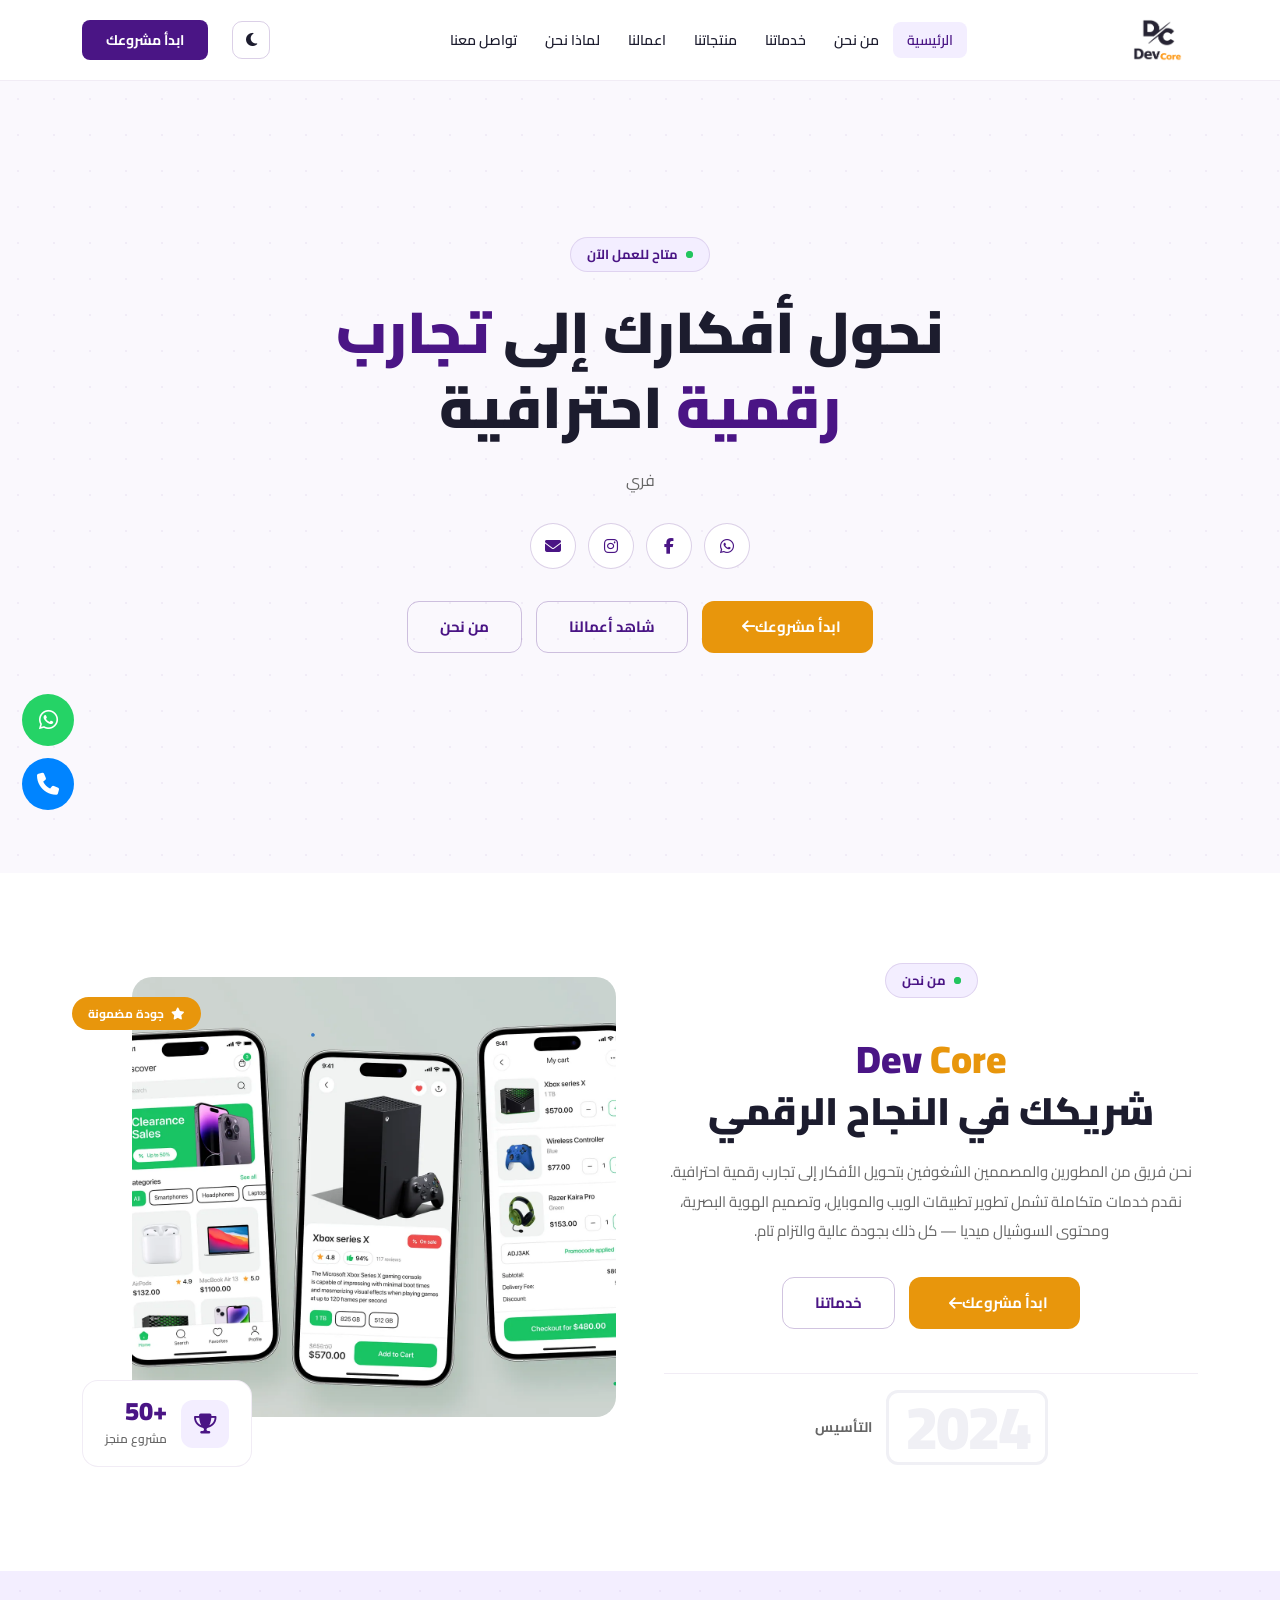
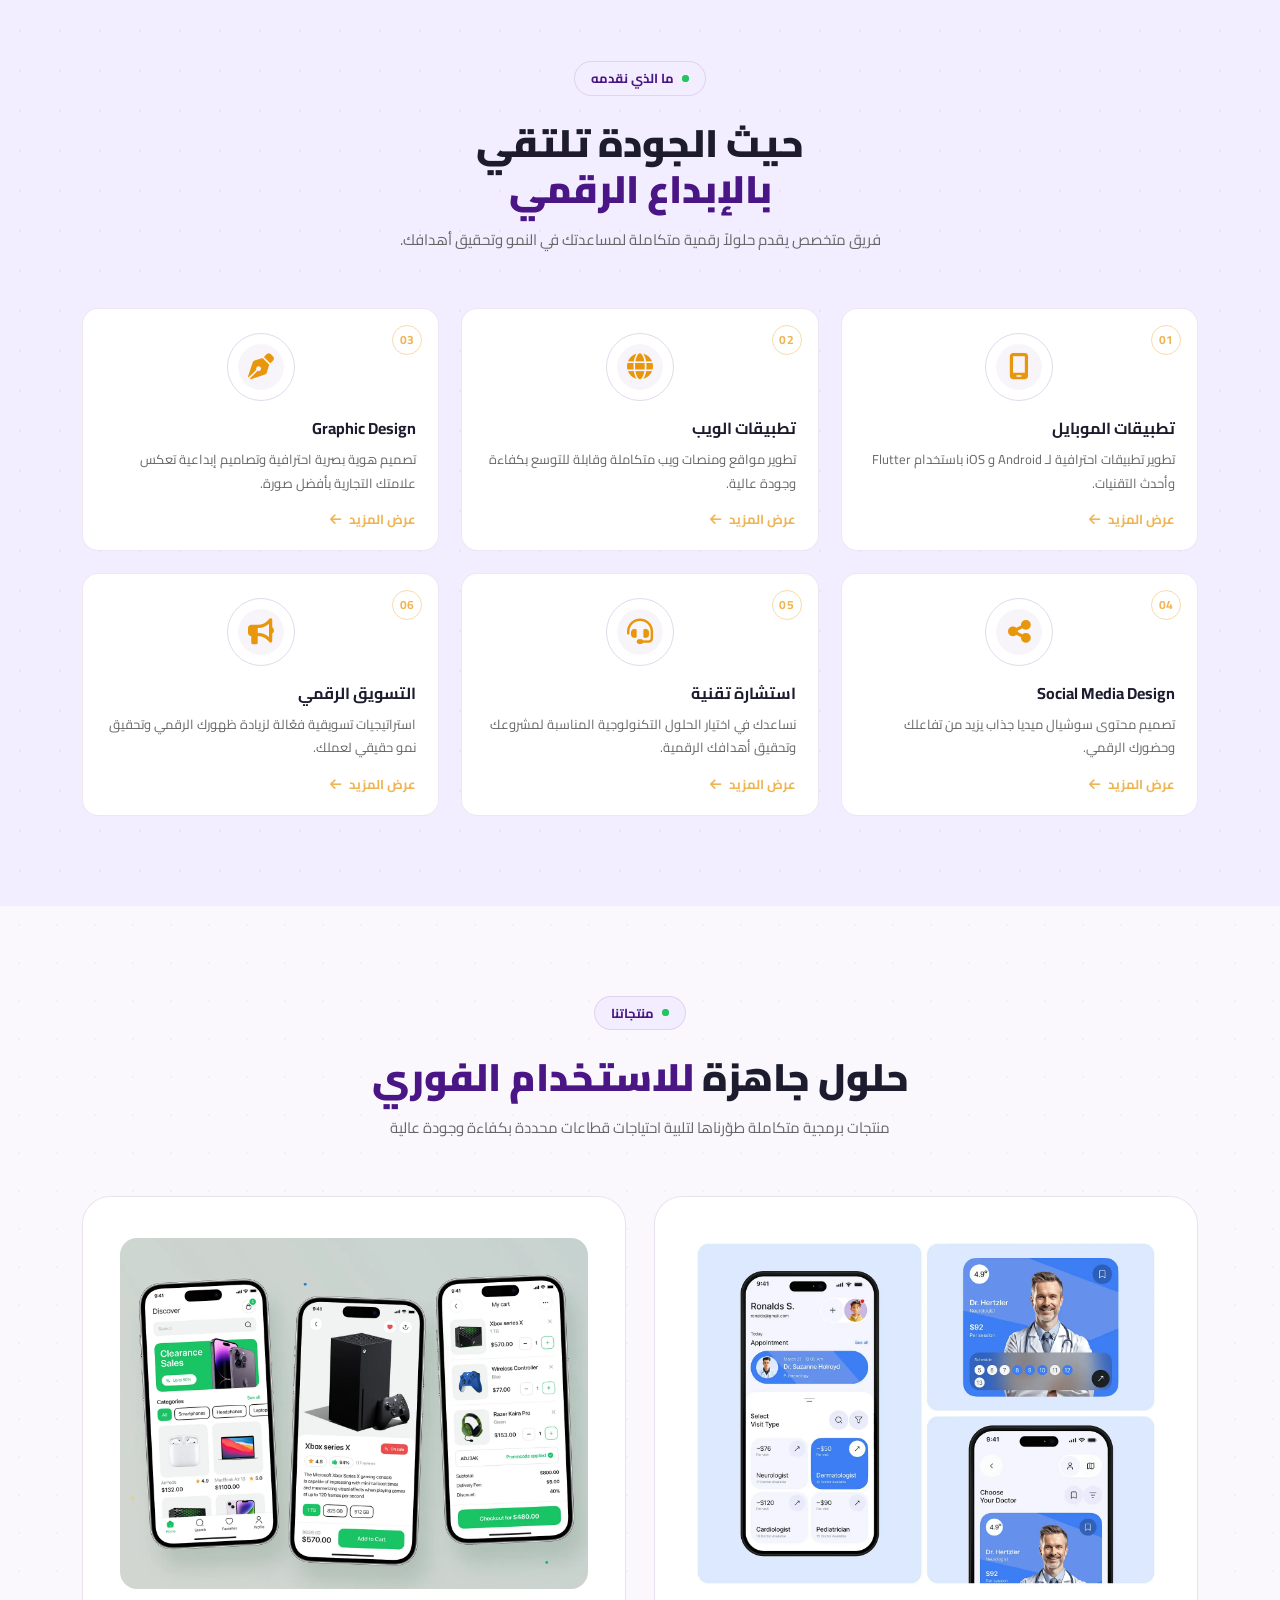
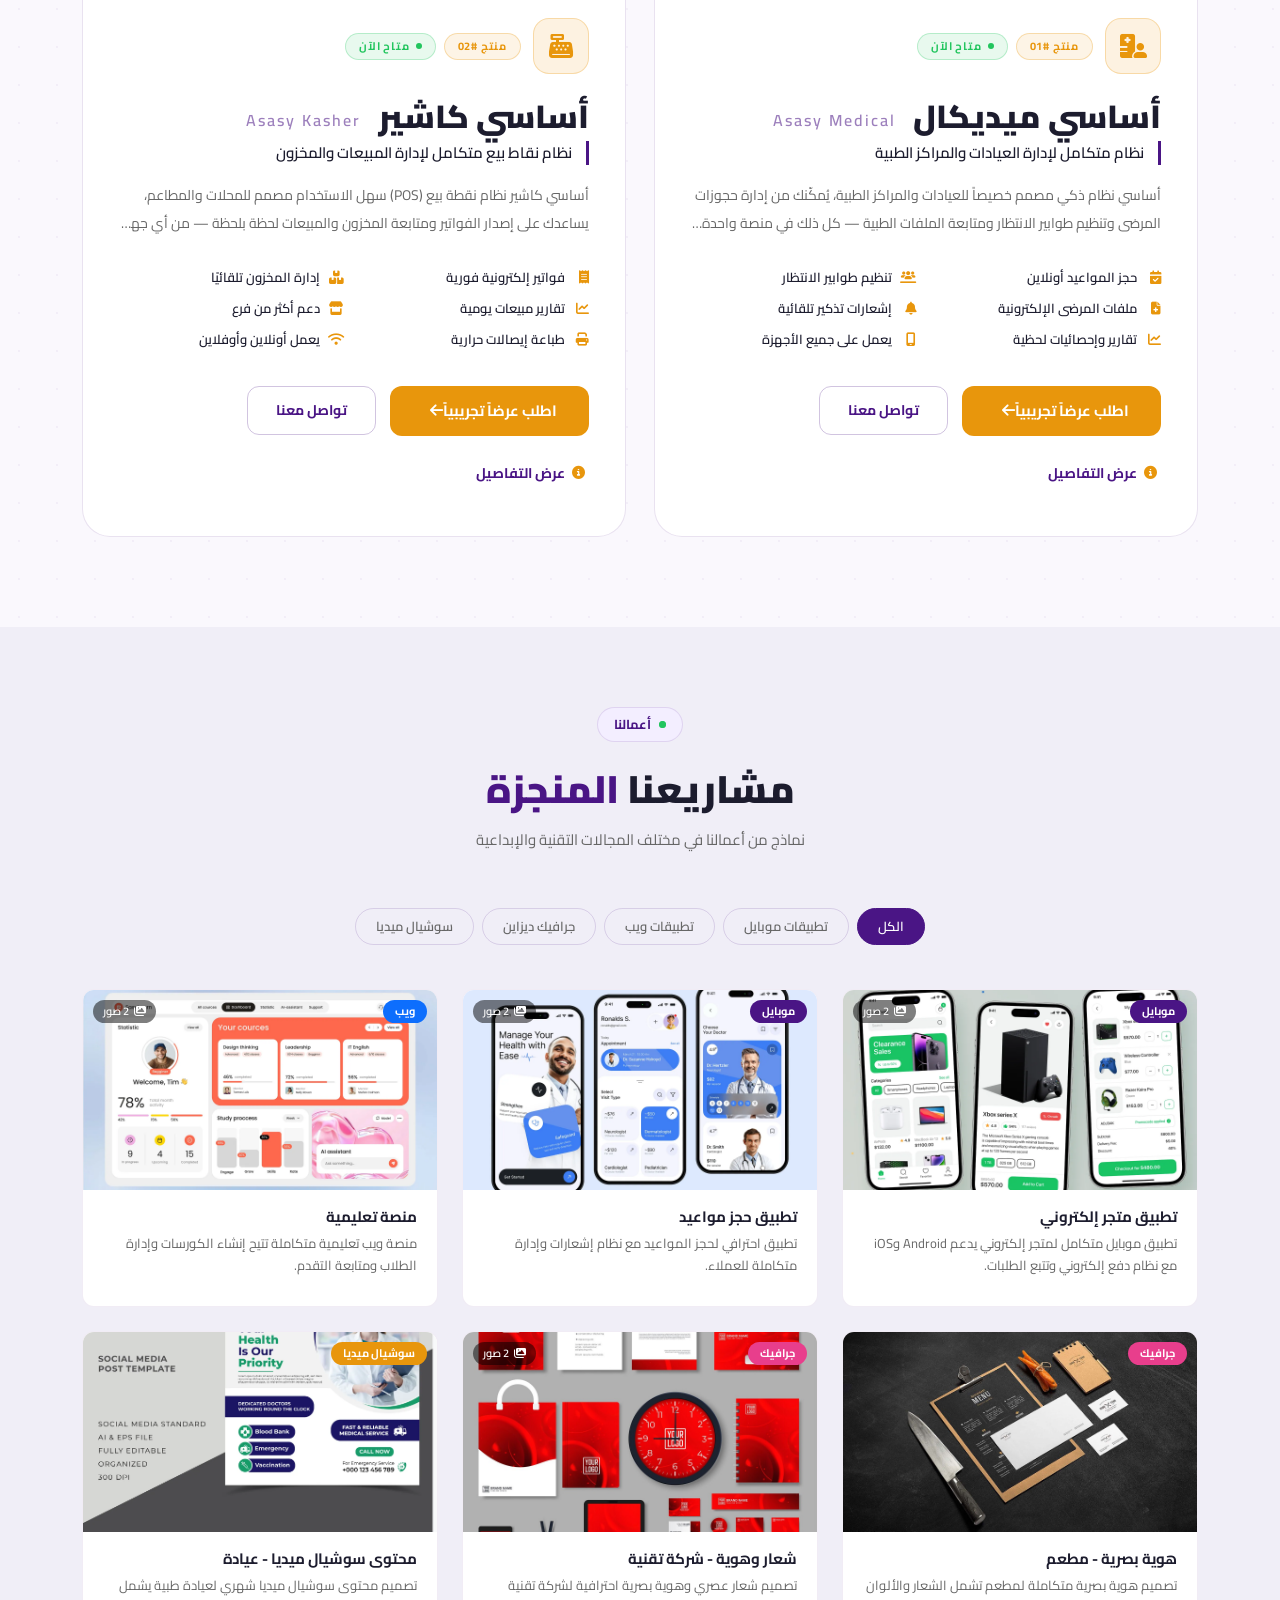
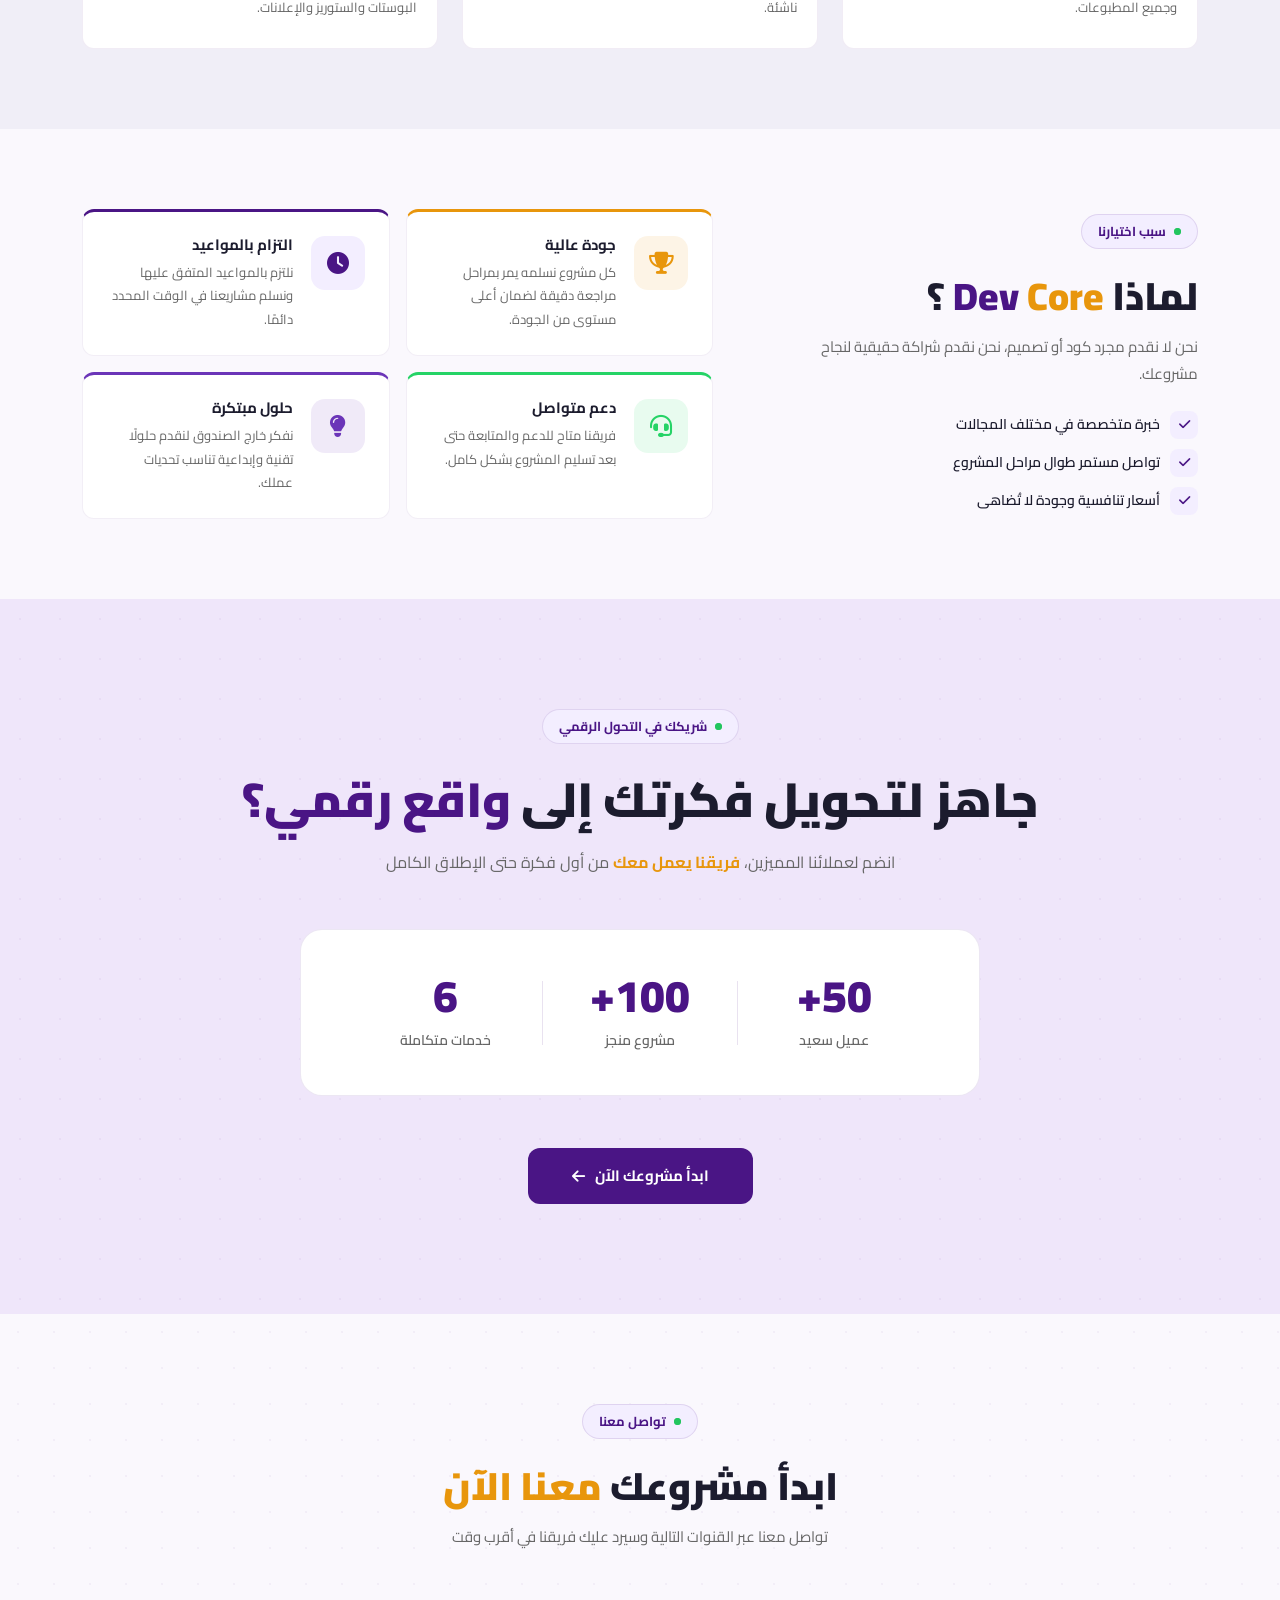
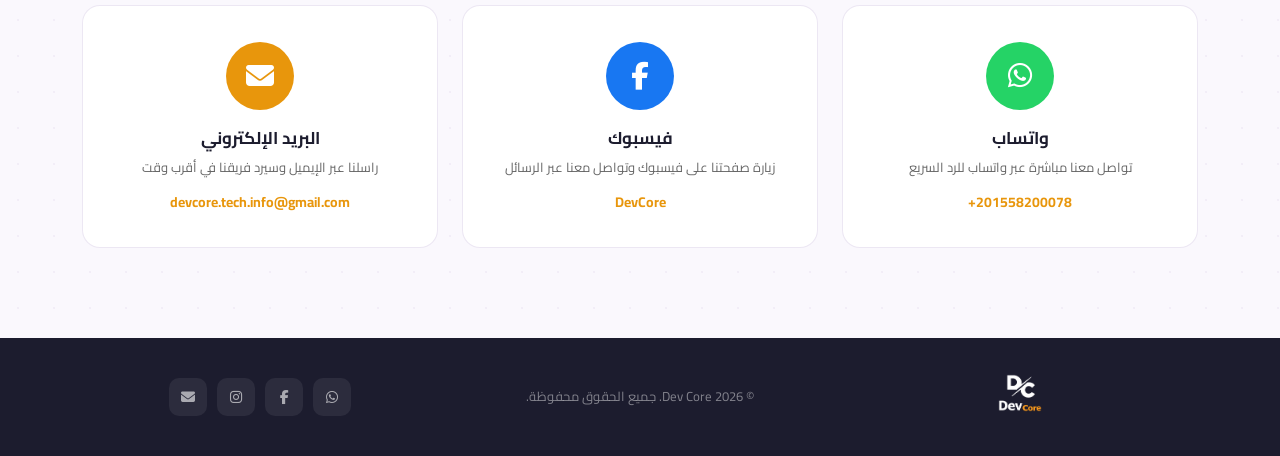
==== index.html @ a0136bf1 "new updates" ====
<!doctype html>
<html lang="ar" dir="rtl">
    <head>
        <meta charset="UTF-8">
        <meta name="viewport" content="width=device-width, initial-scale=1.0">
        <!-- ===== Primary SEO ===== -->
        <title>Dev Core | تطوير تطبيقات الويب والموبايل وتصميم الهوية البصرية</title>
        <meta name="description" content="Dev Core فريق متخصص في تطوير تطبيقات الويب والموبايل الاحترافية، وتصميم الهوية البصرية، وإدارة محتوى السوشيال ميديا. نحول أفكارك إلى تجارب رقمية احترافية بأعلى جودة والتزام تام.">
        <meta name="keywords" content="Dev Core, تطوير مواقع, تطوير تطبيقات موبايل, تصميم هوية بصرية, برمجة تطبيقات, تصميم جرافيك, تسويق رقمي, سوشيال ميديا, شركة برمجة">
        <meta name="author" content="Dev Core">
        <meta name="robots" content="index, follow">
        <meta name="language" content="Arabic">
        <meta name="theme-color" content="#4a1585">
        <!-- ===== Favicon ===== -->
        <link rel="icon" href="public/icon.ico" sizes="any">
        <link
            rel="icon"
            type="image/png"
            sizes="512x512"
            href="public/icon-512.png"
        >
        <link rel="apple-touch-icon" href="public/apple-touch-icon.png">
        <link rel="manifest" href="site.webmanifest">
        <!-- ===== Open Graph / Facebook ===== -->
        <meta property="og:type" content="website">
        <meta property="og:site_name" content="Dev Core">
        <meta property="og:locale" content="ar_AR">
        <meta property="og:title" content="Dev Core | تطوير تطبيقات الويب والموبايل وتصميم الهوية البصرية">
        <meta property="og:description" content="فريق متخصص في تطوير تطبيقات الويب والموبايل، وتصميم الهوية البصرية ومحتوى السوشيال ميديا. نحول أفكارك إلى تجارب رقمية احترافية.">
        <meta property="og:image" content="public/og-image.jpg">
        <meta property="og:image:width" content="1200">
        <meta property="og:image:height" content="630">
        <!-- ===== Twitter Card ===== -->
        <meta name="twitter:card" content="summary_large_image">
        <meta name="twitter:title" content="Dev Core | تطوير تطبيقات الويب والموبايل وتصميم الهوية البصرية">
        <meta name="twitter:description" content="فريق متخصص في تطوير تطبيقات الويب والموبايل، وتصميم الهوية البصرية ومحتوى السوشيال ميديا.">
        <meta name="twitter:image" content="public/og-image.jpg">
        <script>
      (function () {
        var t = localStorage.getItem("devcore-theme") || "light";
        document.documentElement.setAttribute("data-theme", t);
      })();
        </script>
        <link rel="stylesheet" href="https://cdn.jsdelivr.net/npm/bootstrap@5.3.2/dist/css/bootstrap.min.css">
        <link rel="stylesheet" href="https://cdnjs.cloudflare.com/ajax/libs/font-awesome/6.5.0/css/all.min.css">
        <link href="https://fonts.googleapis.com/css2?family=Cairo:wght@400;600;700;900&display=swap" rel="stylesheet">
        <link rel="stylesheet" href="css/style.css">
        <!-- ===== Structured Data ===== -->
        <script type="application/ld+json">
      {
        "@context": "https://schema.org",
        "@type": "Organization",
        "name": "Dev Core",
        "description": "فريق متخصص في تطوير تطبيقات الويب والموبايل، وتصميم الهوية البصرية ومحتوى السوشيال ميديا.",
        "email": "devcore.tech.info@gmail.com",
        "foundingDate": "2024",
        "sameAs": [
          "https://www.facebook.com/DevCoreAgency",
          "https://www.instagram.com/devcore.software/",
          "https://wa.me/201558200078"
        ]
      }
        </script>
    </head>
    <body>
        <!-- ===== NAVBAR ===== -->
        <nav class="navbar navbar-expand-lg" id="mainNav">
            <div class="container">
                <!-- Logo -->
                <a class="navbar-brand" href="#home">
                    <img src="public/logo-nav.png" alt="DevCore" class="navbar-logo">
                </a>
                <div class="navbar-mobile-actions d-flex d-lg-none align-items-center">
                    <button class="theme-toggle" id="themeToggleMobile" title="تبديل الوضع">
                        <i class="fa fa-moon icon-dark"></i>
                        <i class="fa fa-sun icon-light"></i>
                    </button>
                    <button
                        class="navbar-toggler"
                        type="button"
                        data-bs-toggle="collapse"
                        data-bs-target="#navMenu"
                    >
                        <span class="navbar-toggler-icon"></span>
                    </button>
                </div>
                <div class="collapse navbar-collapse" id="navMenu">
                    <ul class="navbar-nav">
                        <li class="nav-item">
                            <a class="nav-link active" href="#home">الرئيسية</a>
                        </li>
                        <li class="nav-item">
                            <a class="nav-link" href="#about">من نحن</a>
                        </li>
                        <li class="nav-item">
                            <a class="nav-link" href="#services">خدماتنا</a>
                        </li>
                        <li class="nav-item">
                            <a class="nav-link" href="#products">منتجاتنا</a>
                        </li>
                        <li class="nav-item">
                            <a class="nav-link" href="#projects">اعمالنا</a>
                        </li>
                        <li class="nav-item">
                            <a class="nav-link" href="#why-us">لماذا نحن</a>
                        </li>
                        <li class="nav-item">
                            <a class="nav-link" href="#contact">تواصل معنا</a>
                        </li>
                    </ul>
                    <div class="navbar-actions d-none d-lg-flex align-items-center">
                        <button class="theme-toggle" id="themeToggle" title="تبديل الوضع">
                            <i class="fa fa-moon icon-dark"></i>
                            <i class="fa fa-sun icon-light"></i>
                        </button>
                        <a href="#contact" class="btn-nav-cta">ابدأ مشروعك</a>
                    </div>
                </div>
            </div>
        </nav>
        <!-- ===== HERO ===== -->
        <section class="hero" id="home">
            <div class="container">
                <div class="hero-center-content">
                    <div class="hero-eyebrow">
                        <span class="eyebrow-dot"></span>
                        متاح للعمل الآن
                    </div>
                    <h1 class="hero-title">
                        نحول أفكارك إلى
                        <span class="title-highlight">تجارب رقمية</span>
                        احترافية
                    </h1>
                    <p class="hero-desc">
                        فريق متخصص في تطوير تطبيقات الويب والموبايل، وتصميم الهوية البصرية
            ومحتوى السوشيال ميديا.
                    </p>
                    <div class="hero-social">
                        <a
                            href="https://wa.me/201558200078"
                            class="hero-social-btn"
                            target="_blank"
                            title="واتساب"
                        >
                            <i class="fab fa-whatsapp"></i>
                        </a>
                        <a
                            href="https://www.facebook.com/DevCoreAgency"
                            class="hero-social-btn"
                            target="_blank"
                            title="فيسبوك"
                        >
                            <i class="fab fa-facebook-f"></i>
                        </a>
                        <a
                            href="https://www.instagram.com/devcore.software/"
                            class="hero-social-btn"
                            target="_blank"
                            title="انستجرام"
                        >
                            <i class="fab fa-instagram"></i>
                        </a>
                        <a href="mailto:devcore.tech.info@gmail.com" class="hero-social-btn" title="إيميل">
                            <i class="fa fa-envelope"></i>
                        </a>
                    </div>
                    <div class="hero-actions">
                        <a href="#contact" class="btn-primary-gold">
                            ابدأ مشروعك
                            <i class="fa fa-arrow-left ms-2"></i>
                        </a>
                        <a href="#projects" class="btn-ghost">شاهد أعمالنا</a>
                        <a href="#about" class="btn-ghost">من نحن</a>
                    </div>
                </div>
            </div>
        </section>
        <!-- ===== ABOUT ===== -->
        <section class="about-section" id="about">
            <div class="container">
                <div class="row align-items-center g-5">
                    <!-- Text (RIGHT in RTL) -->
                    <div class="col-lg-6">
                        <div class="hero-eyebrow">
                            <span class="eyebrow-dot"></span>
                            من نحن
                        </div>
                        <h2 class="about-title">
                            <span class="logo-dev">Dev
                            </span
              >
                            <span class="logo-core">Core</span>
                            <br>
                            شريكك في النجاح الرقمي
                        </h2>
                        <p class="about-desc">
                            نحن فريق من المطورين والمصممين الشغوفين بتحويل الأفكار إلى تجارب
              رقمية احترافية. نقدم خدمات متكاملة تشمل تطوير تطبيقات الويب
              والموبايل، وتصميم الهوية البصرية، ومحتوى السوشيال ميديا — كل ذلك
              بجودة عالية والتزام تام.
                        </p>
                        <div class="about-actions">
                            <a href="#contact" class="btn-primary-gold">
                                ابدأ مشروعك
                                <i class="fa fa-arrow-left ms-2"></i>
                            </a>
                            <a href="#services" class="btn-ghost">خدماتنا</a>
                        </div>
                        <div class="about-year-badge">
                            <span class="about-year-num">2024</span>
                            <span class="about-year-label">التأسيس</span>
                        </div>
                    </div>
                    <!-- Image (LEFT in RTL) -->
                    <div class="col-lg-6">
                        <div class="about-image-wrap">
                            <div class="about-img-main">
                                <img src="public/projects/project1-1.jpg" alt="Dev Core فريق العمل" loading="lazy">
                            </div>
                            <div class="about-img-card">
                                <div class="about-img-card-icon">
                                    <i class="fa fa-trophy"></i>
                                </div>
                                <div>
                                    <div class="about-img-card-num">+50</div>
                                    <div class="about-img-card-label">مشروع منجز</div>
                                </div>
                            </div>
                            <div class="about-img-badge">
                                <i class="fa fa-star"></i>
                                جودة مضمونة
                            </div>
                        </div>
                    </div>
                </div>
            </div>
        </section>
        <!-- ===== SERVICES ===== -->
        <section class="services-section" id="services">
            <div class="container">
                <div class="section-title">
                    <div class="hero-eyebrow">
                        <span class="eyebrow-dot"></span>
                        ما الذي نقدمه
                    </div>
                    <h2>حيث الجودة تلتقي
                        <br>
                        <span>بالإبداع الرقمي</span>
                    </h2>
                    <p>
                        فريق متخصص يقدم حلولاً رقمية متكاملة لمساعدتك في النمو وتحقيق
            أهدافك.
                    </p>
                </div>
                <div class="services-grid">
                    <!-- Row 1: 3 service cards -->
                    <div class="service-cell" onclick="openServiceModal(0)">
                        <div class="sc-corner">01</div>
                        <div class="sc-icon-ring">
                            <i class="fa fa-mobile-screen"></i>
                        </div>
                        <h4>تطبيقات الموبايل</h4>
                        <p>
                            تطوير تطبيقات احترافية لـ Android و iOS باستخدام Flutter وأحدث
            التقنيات.
                        </p>
                        <span class="sc-read-more">عرض المزيد
                            <i class="fa fa-arrow-left">
                            </i
          >
                        </span>
                    </div>
                    <div class="service-cell" onclick="openServiceModal(1)">
                        <div class="sc-corner">02</div>
                        <div class="sc-icon-ring">
                            <i class="fa fa-globe"></i>
                        </div>
                        <h4>تطبيقات الويب</h4>
                        <p>
                            تطوير مواقع ومنصات ويب متكاملة وقابلة للتوسع بكفاءة وجودة عالية.
                        </p>
                        <span class="sc-read-more">عرض المزيد
                            <i class="fa fa-arrow-left">
                            </i
          >
                        </span>
                    </div>
                    <div class="service-cell" onclick="openServiceModal(2)">
                        <div class="sc-corner">03</div>
                        <div class="sc-icon-ring">
                            <i class="fa fa-pen-nib"></i>
                        </div>
                        <h4>Graphic Design</h4>
                        <p>
                            تصميم هوية بصرية احترافية وتصاميم إبداعية تعكس علامتك التجارية بأفضل
            صورة.
                        </p>
                        <span class="sc-read-more">عرض المزيد
                            <i class="fa fa-arrow-left">
                            </i
          >
                        </span>
                    </div>
                    <!-- Row 2: Social | Featured white (center) | CTA dark -->
                    <div class="service-cell" onclick="openServiceModal(3)">
                        <div class="sc-corner">04</div>
                        <div class="sc-icon-ring">
                            <i class="fa fa-share-nodes"></i>
                        </div>
                        <h4>Social Media Design</h4>
                        <p>تصميم محتوى سوشيال ميديا جذاب يزيد من تفاعلك وحضورك الرقمي.</p>
                        <span class="sc-read-more">عرض المزيد
                            <i class="fa fa-arrow-left">
                            </i
          >
                        </span>
                    </div>
                    <div class="service-cell" onclick="openServiceModal(4)">
                        <div class="sc-corner">05</div>
                        <div class="sc-icon-ring">
                            <i class="fa fa-headset"></i>
                        </div>
                        <h4>استشارة تقنية</h4>
                        <p>
                            نساعدك في اختيار الحلول التكنولوجية المناسبة لمشروعك وتحقيق أهدافك
            الرقمية.
                        </p>
                        <span class="sc-read-more">عرض المزيد
                            <i class="fa fa-arrow-left">
                            </i
          >
                        </span>
                    </div>
                    <div class="service-cell" onclick="openServiceModal(5)">
                        <div class="sc-corner">06</div>
                        <div class="sc-icon-ring">
                            <i class="fa fa-bullhorn"></i>
                        </div>
                        <h4>التسويق الرقمي</h4>
                        <p>
                            استراتيجيات تسويقية فعّالة لزيادة ظهورك الرقمي وتحقيق نمو حقيقي
            لعملك.
                        </p>
                        <span class="sc-read-more">عرض المزيد
                            <i class="fa fa-arrow-left">
                            </i
          >
                        </span>
                    </div>
                </div>
            </div>
        </section>
        <!-- ===== PRODUCTS ===== -->
        <section class="products-section" id="products">
            <div class="container">
                <div class="section-title">
                    <div class="hero-eyebrow">
                        <span class="eyebrow-dot"></span>
                        منتجاتنا
                    </div>
                    <h2>حلول جاهزة
                        <span>للاستخدام الفوري</span>
                    </h2>
                    <p>
                        منتجات برمجية متكاملة طوّرناها لتلبية احتياجات قطاعات محددة بكفاءة
            وجودة عالية
                    </p>
                </div>
                <div class="products-grid" id="productsGrid">
                    <div class="text-center py-5" id="productsLoader">
                        <div class="spinner-border text-purple" role="status"></div>
                    </div>
                </div>
            </div>
        </section>
        <!-- ===== PRODUCT DETAILS MODAL ===== -->
        <div
            class="modal fade"
            id="productDetailsModal"
            tabindex="-1"
            aria-hidden="true"
        >
            <div class="modal-dialog modal-lg modal-dialog-centered">
                <div class="modal-content service-modal-content">
                    <div class="service-modal-header">
                        <button type="button" class="btn-close" data-bs-dismiss="modal"></button>
                    </div>
                    <div class="modal-body service-modal-body">
                        <div class="row g-4 align-items-start">
                            <div class="col-lg-7">
                                <div class="svc-modal-icon-wrap">
                                    <i id="prodIcon" class="fa fa-hospital-user"></i>
                                </div>
                                <h3 class="svc-modal-title" id="prodTitle"></h3>
                                <p class="prod-modal-tagline" id="prodTagline"></p>
                                <p class="svc-modal-desc" id="prodDesc"></p>
                                <img id="prodImage" src="" alt="" class="prod-modal-img" />
                            </div>
                            <div class="col-lg-5">
                                <div class="svc-goals-card">
                                    <h5 class="svc-goals-title">مميزات المنتج</h5>
                                    <hr class="svc-goals-hr">
                                    <ul class="svc-goals-list prod-goals-list" id="prodFeatures"></ul>
                                    <a href="#contact" class="btn-primary-gold svc-modal-cta" data-bs-dismiss="modal">
                                        اطلب عرضاً تجريبياً
                                        <i class="fa fa-arrow-left ms-2"></i>
                                    </a>
                                </div>
                            </div>
                        </div>
                    </div>
                </div>
            </div>
        </div>
        <!-- ===== SERVICE MODAL ===== -->
        <div
            class="modal fade"
            id="serviceModal"
            tabindex="-1"
            aria-hidden="true"
        >
            <div class="modal-dialog modal-lg modal-dialog-centered">
                <div class="modal-content service-modal-content">
                    <div class="service-modal-header">
                        <button type="button" class="btn-close" data-bs-dismiss="modal"></button>
                    </div>
                    <div class="modal-body service-modal-body">
                        <div class="row g-4 align-items-start">
                            <div class="col-lg-7">
                                <div class="svc-modal-icon-wrap">
                                    <i id="svcIcon" class="fa fa-mobile-screen"></i>
                                </div>
                                <h3 class="svc-modal-title" id="svcTitle"></h3>
                                <p class="svc-modal-desc" id="svcDesc"></p>
                            </div>
                            <div class="col-lg-5">
                                <div class="svc-goals-card">
                                    <h5 class="svc-goals-title">أهداف الخدمة</h5>
                                    <hr class="svc-goals-hr">
                                    <ul class="svc-goals-list" id="svcGoals"></ul>
                                    <a href="#contact" class="btn-primary-gold svc-modal-cta" data-bs-dismiss="modal">
                                        اطلب الخدمة الآن
                                        <i class="fa fa-arrow-left ms-2"></i>
                                    </a>
                                </div>
                            </div>
                        </div>
                    </div>
                </div>
            </div>
        </div>
        <!-- ===== PROJECTS ===== -->
        <section class="projects-section" id="projects">
            <div class="container">
                <div class="section-title">
                    <div class="hero-eyebrow">
                        <span class="eyebrow-dot"></span>
                        أعمالنا
                    </div>
                    <!-- <h2>
            مشاريعنا
            <span>المنجزة</span>
          </h2> -->
                    <h2 style="text-align: center">مشاريعنا
                        <span>المنجزة</span>
                    </h2>
                    <p>نماذج من أعمالنا في مختلف المجالات التقنية والإبداعية</p>
                </div>
                <!-- Filter Tabs -->
                <div class="projects-filter">
                    <button class="filter-btn active" data-filter="all">الكل</button>
                    <button class="filter-btn" data-filter="mobile">
                        تطبيقات موبايل
                    </button>
                    <button class="filter-btn" data-filter="web">تطبيقات ويب</button>
                    <button class="filter-btn" data-filter="graphic">
                        جرافيك ديزاين
                    </button>
                    <button class="filter-btn" data-filter="social">سوشيال ميديا</button>
                </div>
                <!-- Projects Grid -->
                <div class="row g-4" id="projectsGrid">
                    <!-- يتم تحميلها من JSON عبر JS -->
                    <div class="col-12 text-center py-5" id="projectsLoader">
                        <div class="spinner-border text-purple" role="status"></div>
                    </div>
                </div>
            </div>
        </section>
        <!-- ===== PROJECT MODAL ===== -->
        <div
            class="modal fade"
            id="projectModal"
            tabindex="-1"
            aria-hidden="true"
        >
            <div class="modal-dialog modal-lg modal-dialog-centered">
                <div class="modal-content project-modal-content">
                    <div class="modal-header project-modal-header">
                        <h5 class="modal-title" id="modalTitle">اسم المشروع</h5>
                        <button type="button" class="btn-close btn-close-white" data-bs-dismiss="modal"></button>
                    </div>
                    <div class="modal-body p-0">
                        <!-- Carousel الصور -->
                        <div id="projectCarousel" class="carousel slide">
                            <div class="carousel-indicators" id="carouselIndicators"></div>
                            <div class="carousel-inner" id="carouselInner"></div>
                            <button
                                class="carousel-control-prev"
                                type="button"
                                data-bs-target="#projectCarousel"
                                data-bs-slide="prev"
                            >
                                <span class="carousel-control-prev-icon"></span>
                            </button>
                            <button
                                class="carousel-control-next"
                                type="button"
                                data-bs-target="#projectCarousel"
                                data-bs-slide="next"
                            >
                                <span class="carousel-control-next-icon"></span>
                            </button>
                        </div>
                        <!-- تفاصيل المشروع -->
                        <div class="project-modal-details">
                            <p id="modalDescription"></p>
                            <div class="modal-tags" id="modalTags"></div>
                            <div class="modal-actions">
                                <a
                                    href="#"
                                    id="modalLink"
                                    target="_blank"
                                    class="btn-gold"
                                >
                                    <i class="fa fa-eye me-2"></i>
                                    عرض المشروع
                                </a>
                                <a href="#contact" class="btn-outline-purple" data-bs-dismiss="modal">
                                    <i class="fa fa-paper-plane me-2"></i>
                                    اطلب مشروع مشابه
                                </a>
                            </div>
                        </div>
                    </div>
                </div>
            </div>
        </div>
        <!-- ===== WHY US ===== -->
        <section class="why-section" id="why-us">
            <div class="container">
                <div class="row align-items-center g-5">
                    <div class="col-lg-5">
                        <div class="hero-eyebrow">
                            <span class="eyebrow-dot"></span>
                            سبب اختيارنا
                        </div>
                        <div class="section-title text-start mb-0">
                            <h2>
                                لماذا
                                <span class="logo-dev">Dev
                                </span
                >
                                <span class="logo-core">Core</span>
                                ؟
                            </h2>
                            <p class="why-intro-text">
                                نحن لا نقدم مجرد كود أو تصميم، نحن نقدم شراكة حقيقية لنجاح
                مشروعك.
                            </p>
                            <div class="why-features">
                                <div class="why-feature-item">
                                    <i class="fa fa-check"></i>
                                    خبرة متخصصة في مختلف المجالات
                                </div>
                                <div class="why-feature-item">
                                    <i class="fa fa-check"></i>
                                    تواصل مستمر طوال مراحل المشروع
                                </div>
                                <div class="why-feature-item">
                                    <i class="fa fa-check"></i>
                                    أسعار تنافسية وجودة لا تُضاهى
                                </div>
                            </div>
                        </div>
                    </div>
                    <div class="col-lg-7">
                        <div class="row g-3">
                            <div class="col-sm-6">
                                <div class="why-card">
                                    <div class="why-icon">
                                        <i class="fa fa-trophy"></i>
                                    </div>
                                    <div>
                                        <h5>جودة عالية</h5>
                                        <p>
                                            كل مشروع نسلمه يمر بمراحل مراجعة دقيقة لضمان أعلى مستوى من
                      الجودة.
                                        </p>
                                    </div>
                                </div>
                            </div>
                            <div class="col-sm-6">
                                <div class="why-card">
                                    <div class="why-icon">
                                        <i class="fa fa-clock"></i>
                                    </div>
                                    <div>
                                        <h5>التزام بالمواعيد</h5>
                                        <p>
                                            نلتزم بالمواعيد المتفق عليها ونسلم مشاريعنا في الوقت
                      المحدد دائمًا.
                                        </p>
                                    </div>
                                </div>
                            </div>
                            <div class="col-sm-6">
                                <div class="why-card">
                                    <div class="why-icon">
                                        <i class="fa fa-headset"></i>
                                    </div>
                                    <div>
                                        <h5>دعم متواصل</h5>
                                        <p>
                                            فريقنا متاح للدعم والمتابعة حتى بعد تسليم المشروع بشكل
                      كامل.
                                        </p>
                                    </div>
                                </div>
                            </div>
                            <div class="col-sm-6">
                                <div class="why-card">
                                    <div class="why-icon">
                                        <i class="fa fa-lightbulb"></i>
                                    </div>
                                    <div>
                                        <h5>حلول مبتكرة</h5>
                                        <p>
                                            نفكر خارج الصندوق لنقدم حلولًا تقنية وإبداعية تناسب تحديات
                      عملك.
                                        </p>
                                    </div>
                                </div>
                            </div>
                        </div>
                    </div>
                </div>
            </div>
        </section>
        <!-- ===== CTA SECTION ===== -->
        <section class="cta-section">
            <div class="container">
                <div class="cta-inner">
                    <!-- Badge -->
                    <div class="hero-eyebrow">
                        <span class="eyebrow-dot"></span>
                        شريكك في التحول الرقمي
                    </div>
                    <!-- Headline -->
                    <h2 class="cta-headline">
                        جاهز لتحويل فكرتك إلى
                        <span>واقع رقمي؟</span>
                    </h2>
                    <!-- Subtitle -->
                    <p class="cta-sub">
                        انضم لعملائنا المميزين،
                        <span>فريقنا يعمل معك</span>
                        من أول فكرة حتى
            الإطلاق الكامل
                    </p>
                    <!-- Stats -->
                    <div class="cta-stats">
                        <div class="cta-stat">
                            <span class="cta-stat-num">50+</span>
                            <span class="cta-stat-lbl">عميل سعيد</span>
                        </div>
                        <div class="cta-stat-divider"></div>
                        <div class="cta-stat">
                            <span class="cta-stat-num">100+</span>
                            <span class="cta-stat-lbl">مشروع منجز</span>
                        </div>
                        <div class="cta-stat-divider"></div>
                        <div class="cta-stat">
                            <span class="cta-stat-num">6</span>
                            <span class="cta-stat-lbl">خدمات متكاملة</span>
                        </div>
                    </div>
                    <!-- CTA Button -->
                    <a href="#contact" class="cta-btn">
                        ابدأ مشروعك الآن
                        <i class="fa fa-arrow-left"></i>
                    </a>
                </div>
            </div>
        </section>
        <!-- ===== CONTACT ===== -->
        <section class="contact-section" id="contact">
            <div class="container">
                <div class="section-title">
                    <div class="hero-eyebrow">
                        <span class="eyebrow-dot"></span>
                        تواصل معنا
                    </div>
                    <h2 style="text-align: center">
                        ابدأ مشروعك
                        <span class="text-gold">معنا الآن</span>
                    </h2>
                    <p>تواصل معنا عبر القنوات التالية وسيرد عليك فريقنا في أقرب وقت</p>
                </div>
                <div class="row g-4 justify-content-center">
                    <div class="col-md-4 col-sm-6">
                        <a href="https://wa.me/201558200078" target="_blank" class="contact-card">
                            <div class="contact-icon whatsapp-icon">
                                <i class="fab fa-whatsapp"></i>
                            </div>
                            <h5>واتساب</h5>
                            <p>تواصل معنا مباشرة عبر واتساب للرد السريع</p>
                            <p class="contact-handle">+201558200078</p>
                        </a>
                    </div>
                    <div class="col-md-4 col-sm-6">
                        <a href="https://www.facebook.com/DevCoreAgency" target="_blank" class="contact-card">
                            <div class="contact-icon facebook-icon">
                                <i class="fab fa-facebook-f"></i>
                            </div>
                            <h5>فيسبوك</h5>
                            <p>زيارة صفحتنا على فيسبوك وتواصل معنا عبر الرسائل</p>
                            <p class="contact-handle">DevCore</p>
                        </a>
                    </div>
                    <div class="col-md-4 col-sm-6">
                        <a href="mailto:devcore.tech.info@gmail.com" class="contact-card">
                            <div class="contact-icon email-icon">
                                <i class="fa fa-envelope"></i>
                            </div>
                            <h5>البريد الإلكتروني</h5>
                            <p>راسلنا عبر الإيميل وسيرد فريقنا في أقرب وقت</p>
                            <p class="contact-handle">devcore.tech.info@gmail.com</p>
                        </a>
                    </div>
                </div>
            </div>
        </section>
        <!-- ===== FOOTER ===== -->
        <footer class="footer">
            <div class="container">
                <div class="row align-items-center">
                    <div class="col-md-4 text-center">
                        <a href="#home" class="footer-logo-text">
                            <img src="public/logo-nav-dark.png" alt="DevCore" class="footer-logo-img">
                        </a>
                    </div>
                    <div class="col-md-4 text-center">
                        <p class="footer-text mb-0">
                            &copy;
                            <span class="year" id="year">2025</span>
                            Dev Core. جميع
              الحقوق محفوظة.
                        </p>
                    </div>
                    <div class="col-md-4 text-md-center text-center mt-3 mt-md-0">
                        <div class="footer-social">
                            <a href="https://wa.me/201558200078" target="_blank" title="واتساب">
                                <i class="fab fa-whatsapp"></i>
                            </a>
                            <a href="https://www.facebook.com/DevCoreAgency" target="_blank" title="فيسبوك">
                                <i class="fab fa-facebook-f"></i>
                            </a>
                            <a href="https://www.instagram.com/devcore.software/" target="_blank" title="انستجرام">
                                <i class="fab fa-instagram"></i>
                            </a>
                            <a href="mailto:devcore.tech.info@gmail.com" title="إيميل">
                                <i class="fa fa-envelope"></i>
                            </a>
                        </div>
                    </div>
                </div>
            </div>
        </footer>
        <!-- Scroll to Top -->
        <button class="scroll-top" id="scrollTop">
            <i class="fa fa-arrow-up"></i>
        </button>
        <!-- Floating Contact Buttons -->
        <div class="floating-btns">
            <a
                href="https://wa.me/201558200078"
                class="float-btn float-whatsapp"
                target="_blank"
                title="واتساب"
            >
                <i class="fab fa-whatsapp"></i>
            </a>
            <a href="tel:+201558200078" class="float-btn float-phone" title="اتصل بنا">
                <i class="fa fa-phone"></i>
            </a>
        </div>
        <script src="https://cdn.jsdelivr.net/npm/bootstrap@5.3.2/dist/js/bootstrap.bundle.min.js"></script>
        <script src="js/main.js"></script>
    </body>
</html>
---- css/style.css ----
/* ============================================
   VARIABLES
============================================ */
:root {
    --purple: #4a1585;
    --purple-soft: #6b35b8;
    --purple-pale: #f3eeff;
    --gold: #e8960c;
    --gold-light: #fdf3e0;
    --white: #ffffff;
    --gray-50: #f8f9fa;
    --gray-100: #f0f0f5;
    --gray-400: #aaa;
    --gray-600: #666;
    --text: #1c1c2e;
    --radius: 12px;

    /* Theme-aware section backgrounds */
    --bg-content: #ffffff;
    --bg-hero: #faf8fd;
    --bg-about: #fff;
    --bg-services: #f3eeff;
    --bg-products: #faf8fd;
    --bg-projects: #f0eef7;
    --bg-why: #faf8fd;
    --bg-cta: #efe6fa;
    --bg-contact: #faf8fd;
}

[data-theme="dark"] {
    --bg-content: #0d0225;
    --bg-hero: #0c0322;
    --bg-about: #10052a;
    --bg-services: #160735;
    --bg-products: #1b0a3d;
    --bg-projects: #13082e;
    --bg-why: #1d0b38;
    --bg-cta: #260d4d;
    --bg-contact: #16072f;
}

/* ============================================
   BASE
============================================ */
*,
*::before,
*::after {
    box-sizing: border-box;
    margin: 0;
    padding: 0;
}

html {
    overflow-x: hidden;
}

body {
    font-family: 'Cairo', sans-serif;
    color: var(--text);
    background: var(--white);
    overflow-x: hidden;
    line-height: 1.6;
    padding-top: 81px;
}

img {
    max-width: 100%;
    display: block;
}

/* Offset anchor-linked sections so the fixed navbar doesn't cover them */
section[id] {
    scroll-margin-top: 90px;
}

/* ============================================
   NAVBAR
============================================ */
.navbar {
    background: var(--white);
    border-bottom: 1px solid rgba(74, 21, 133, 0.08);
    padding: 14px 0;
    position: fixed;
    top: 0;
    left: 0;
    right: 0;
    width: 100%;
    z-index: 1000;
    box-shadow: none;
    transition: padding 0.3s, background 0.3s, box-shadow 0.3s;
}

/* Floating navbar on scroll */
.navbar.nav-scrolled {
    background: transparent;
    border-bottom: none;
    box-shadow: none;
    padding: 8px 0;
}

.navbar.nav-scrolled .container {
    background: var(--white);
    border-radius: 50px;
    padding: 8px 22px;
    box-shadow: none;
    border: 1px solid rgba(74, 21, 133, 0.08);
    transition: all 0.3s;
}

/* Logo */
.navbar-brand {
    display: flex;
    align-items: center;
    text-decoration: none;
}

.navbar-logo {
    height: 42px;
    width: auto;
    display: block;
}

.logo-dev {
    color: var(--purple);
}

.logo-core {
    color: var(--gold);
}

.navbar-nav .nav-link {
    color: var(--text) !important;
    font-weight: 600;
    font-size: 14px;
    padding: 7px 14px !important;
    border-radius: 8px;
    transition: background 0.18s, color 0.18s;
}

.navbar-nav .nav-link:hover,
.navbar-nav .nav-link.active {
    background: var(--purple-pale);
    color: var(--purple) !important;
}

.navbar-mobile-actions {
    gap: 10px;
}

.navbar-actions {
    gap: 14px;
}

@media (min-width: 992px) {
    .navbar-collapse {
        flex: 1;
    }

    .navbar-nav {
        flex: 1;
        justify-content: center;
    }
}

@media (max-width: 991px) {
    .navbar-collapse {
        background: var(--white);
        border: 1px solid rgba(74, 21, 133, 0.08);
        border-radius: 14px;
        padding: 10px;
        margin-top: 10px;
    }

    .navbar-nav {
        gap: 2px;
    }

    .navbar-nav .nav-link {
        padding: 13px 16px !important;
        border-radius: 10px;
    }
}

.navbar-toggler {
    border-color: rgba(74, 21, 133, 0.25);
}

.navbar-toggler-icon {
    background-image: url("data:image/svg+xml,%3csvg xmlns='http://www.w3.org/2000/svg' viewBox='0 0 30 30'%3e%3cpath stroke='rgba%2874,21,133,0.8%29' stroke-linecap='round' stroke-miterlimit='10' stroke-width='2' d='M4 7h22M4 15h22M4 23h22'/%3e%3c/svg%3e");
}

.btn-nav-cta {
    background: var(--purple);
    color: var(--white);
    font-weight: 700;
    padding: 9px 24px;
    border-radius: 8px;
    font-size: 14px;
    text-decoration: none;
    transition: background 0.2s, transform 0.2s;
    border: none;
    display: inline-block;
}

.btn-nav-cta:hover {
    background: var(--purple-soft);
    color: var(--white);
    transform: translateY(-1px);
}

/* ============================================
   HERO
============================================ */
.hero {
    background: var(--bg-hero);
    padding: 80px 0 100px;
    position: relative;
    overflow: hidden;
    min-height: 88vh;
    display: flex;
    align-items: center;
}

.hero::before {
    content: '';
    position: absolute;
    inset: 0;
    background-image: radial-gradient(circle, rgba(74, 21, 133, 0.05) 1px, transparent 1px);
    background-size: 36px 36px;
    pointer-events: none;
}

/* --- Centered Layout --- */
.hero-center-content {
    text-align: center;
    max-width: 720px;
    margin: 0 auto;
    position: relative;
    z-index: 1;
}

/* --- Entrance Animation --- */
@keyframes heroFadeUp {
    from {
        opacity: 0;
        transform: translateY(22px);
    }

    to {
        opacity: 1;
        transform: translateY(0);
    }
}

.hero-eyebrow,
.hero-social,
.hero-actions {
    animation: heroFadeUp 0.8s cubic-bezier(0.16, 1, 0.3, 1) both;
}

.hero-eyebrow {
    animation-delay: 0s;
}

.hero-social {
    animation-delay: 4s;
}

.hero-actions {
    animation-delay: 4.15s;
}

/* --- Eyebrow --- */
.hero-eyebrow {
    display: inline-flex;
    align-items: center;
    gap: 8px;
    background: var(--purple-pale);
    color: var(--purple);
    font-size: 13px;
    font-weight: 700;
    padding: 6px 16px;
    border-radius: 50px;
    margin-bottom: 24px;
    border: 1px solid rgba(74, 21, 133, 0.12);
}

.eyebrow-dot {
    position: relative;
    width: 7px;
    height: 7px;
    border-radius: 50%;
    background: #22c55e;
    display: inline-block;
}

.eyebrow-dot::after {
    content: '';
    position: absolute;
    inset: 0;
    border-radius: 50%;
    border: 1.5px solid #22c55e;
    animation: pulse-dot 2s ease-out infinite;
}

@keyframes pulse-dot {
    0% {
        transform: scale(1);
        opacity: 0.7;
    }

    100% {
        transform: scale(2.6);
        opacity: 0;
    }
}

/* --- Title --- */
.hero-title {
    font-size: clamp(2.2rem, 5vw, 3.6rem);
    font-weight: 900;
    color: var(--text);
    line-height: 1.3;
    margin-bottom: 20px;
    opacity: 0;
}

.title-highlight {
    color: var(--purple);
    position: relative;
}

.title-highlight::after {
    content: '';
    position: absolute;
    bottom: 2px;
    right: 0;
    width: 100%;
    height: 3px;
    background: var(--gold);
    border-radius: 2px;
    opacity: 0.6;
}

/* --- Desc --- */
.hero-desc {
    color: var(--gray-600);
    font-size: 16px;
    line-height: 1.9;
    margin-bottom: 28px;
    max-width: 560px;
    margin-left: auto;
    margin-right: auto;
    opacity: 0;
}

/* --- Social Icons --- */
.hero-social {
    display: flex;
    justify-content: center;
    gap: 12px;
    margin-bottom: 32px;
}

.hero-social-btn {
    width: 46px;
    height: 46px;
    border-radius: 50%;
    border: 1.5px solid rgba(74, 21, 133, 0.2);
    display: flex;
    align-items: center;
    justify-content: center;
    color: var(--purple);
    font-size: 16px;
    text-decoration: none;
    transition: all 0.22s;
    background: var(--white);
    box-shadow: none;
    animation: socialFloat 2.6s ease-in-out infinite;
}

.hero-social-btn:nth-child(1) {
    animation-delay: 0s;
}

.hero-social-btn:nth-child(2) {
    animation-delay: 0.2s;
}

.hero-social-btn:nth-child(3) {
    animation-delay: 0.4s;
}

.hero-social-btn:nth-child(4) {
    animation-delay: 0.6s;
}

@keyframes socialFloat {

    0%,
    100% {
        transform: translateY(0);
    }

    50% {
        transform: translateY(-8px);
    }
}

.hero-social-btn:hover {
    background: var(--purple);
    color: var(--white);
    border-color: var(--purple);
    animation-play-state: paused;
    transform: translateY(-3px);
    box-shadow: none;
}

/* --- Actions --- */
.hero-actions {
    display: flex;
    flex-wrap: wrap;
    justify-content: center;
    gap: 14px;
    margin-bottom: 44px;
}

.btn-primary-gold {
    background: var(--gold);
    color: var(--white);
    font-weight: 700;
    padding: 13px 32px;
    border-radius: var(--radius);
    font-size: 15px;
    text-decoration: none;
    display: inline-flex;
    align-items: center;
    transition: transform 0.2s, box-shadow 0.2s;
    border: none;
    cursor: pointer;
}

.btn-primary-gold:hover {
    transform: translateY(-2px);
    box-shadow: none;
    color: var(--white);
}

.btn-ghost {
    background: transparent;
    color: var(--purple);
    font-weight: 700;
    padding: 13px 32px;
    border-radius: var(--radius);
    font-size: 15px;
    text-decoration: none;
    display: inline-flex;
    align-items: center;
    border: 1.5px solid rgba(74, 21, 133, 0.25);
    transition: all 0.2s;
}

.btn-ghost:hover {
    border-color: var(--purple);
    background: var(--purple-pale);
    color: var(--purple);
}

/* --- Hero Stats --- */
.hero-stats {
    display: flex;
    align-items: center;
    gap: 0;
    flex-wrap: wrap;
    gap: 4px;
}

.hstat {
    display: flex;
    flex-direction: column;
    align-items: center;
    padding: 0 20px;
}

.hstat:first-child {
    padding-right: 0;
}

.hstat-num {
    font-size: 1.6rem;
    font-weight: 900;
    color: var(--purple);
    line-height: 1;
}

.hstat-label {
    font-size: 12px;
    color: var(--gray-400);
    margin-top: 4px;
}

.hstat-sep {
    width: 1px;
    height: 36px;
    background: rgba(74, 21, 133, 0.12);
}

/* ============================================
   HERO ILLUSTRATION
============================================ */
.hero-illustration {
    position: relative;
    width: 400px;
    height: 430px;
}

/* ---- Shared Card Style ---- */
.illus-card {
    position: absolute;
    background: var(--white);
    border-radius: 16px;
    box-shadow: none;
    border: 1px solid rgba(74, 21, 133, 0.08);
    overflow: hidden;
    z-index: 2;
}

/* ---- Browser Card ---- */
.card-browser {
    width: 265px;
    top: 0;
    right: 0;
    z-index: 2;
    animation: float-browser 5s ease-in-out infinite;
}

.browser-bar {
    background: var(--gray-50);
    border-bottom: 1px solid var(--gray-100);
    padding: 10px 14px;
    display: flex;
    align-items: center;
    gap: 6px;
    direction: ltr;
}

.b-dot {
    width: 9px;
    height: 9px;
    border-radius: 50%;
    display: inline-block;
}

.b-dot.red {
    background: #ff5f57;
}

.b-dot.yellow {
    background: #ffbd2e;
}

.b-dot.green {
    background: #28c840;
}

.b-url {
    margin-right: 10px;
    background: var(--gray-100);
    border-radius: 50px;
    font-size: 10px;
    color: var(--gray-600);
    padding: 2px 12px;
    flex: 1;
    text-align: center;
    font-family: monospace;
}

.browser-body {
    padding: 14px;
    display: flex;
    flex-direction: column;
    gap: 8px;
}

.browser-shots {
    display: grid;
    grid-template-columns: repeat(2, 1fr);
    gap: 8px;
}

.browser-shot {
    border-radius: 8px;
    overflow: hidden;
    border: 1px solid rgba(74, 21, 133, 0.12);
    background: var(--gray-50);
    aspect-ratio: 4 / 3;
}

.browser-shot img {
    width: 100%;
    height: 100%;
    object-fit: cover;
    transition: transform 0.25s ease;
}

.card-browser:hover .browser-shot img {
    transform: scale(1.04);
}

.bb-line {
    height: 8px;
    background: var(--gray-100);
    border-radius: 50px;
}

.bb-line.w-80 {
    width: 80%;
}

.bb-line.w-60 {
    width: 60%;
}

.bb-line.w-50 {
    width: 50%;
}

.bb-line.w-40 {
    width: 40%;
}

.bb-blocks {
    display: flex;
    gap: 6px;
    margin: 4px 0;
}

.bb-block {
    height: 28px;
    flex: 1;
    background: var(--gray-100);
    border-radius: 6px;
}

.bb-block.accent {
    background: rgba(74, 21, 133, 0.15);
}

/* ---- Mobile Card ---- */
.card-mobile {
    width: 125px;
    bottom: 20px;
    right: 18px;
    border-radius: 22px;
    padding: 0;
    display: flex;
    flex-direction: column;
    overflow: hidden;
    z-index: 4;
    animation: float-mobile 5s ease-in-out infinite 1.5s;
    box-shadow: none;
}

.mobile-notch {
    background: var(--text);
    height: 18px;
    display: flex;
    align-items: center;
    justify-content: center;
}

.mobile-notch::after {
    content: '';
    width: 30px;
    height: 6px;
    background: rgba(255, 255, 255, 0.2);
    border-radius: 50px;
}

.mobile-body {
    padding: 12px 10px;
    display: flex;
    flex-direction: column;
    gap: 7px;
    flex: 1;
    background: var(--white);
}

.mobile-shots {
    display: grid;
    grid-template-rows: repeat(2, 1fr);
    gap: 7px;
    height: 100%;
}

.mobile-shot {
    border-radius: 8px;
    overflow: hidden;
    border: 1px solid rgba(74, 21, 133, 0.12);
    background: var(--gray-50);
}

.mobile-shot img {
    width: 100%;
    height: 100%;
    object-fit: cover;
    transition: transform 0.25s ease;
}

.card-mobile:hover .mobile-shot img {
    transform: scale(1.04);
}

.mb-avatar {
    width: 32px;
    height: 32px;
    border-radius: 50%;
    background: var(--purple-pale);
    border: 2px solid rgba(74, 21, 133, 0.2);
    margin: 0 auto 4px;
}

.mb-line {
    height: 6px;
    background: var(--gray-100);
    border-radius: 50px;
    margin: 0 auto;
}

.mb-line.w-70 {
    width: 70%;
}

.mb-line.w-50 {
    width: 50%;
}

.mb-btn {
    height: 20px;
    background: rgba(74, 21, 133, 0.12);
    border-radius: 6px;
    margin-top: 4px;
}

.mobile-nav {
    background: var(--gray-50);
    border-top: 1px solid var(--gray-100);
    padding: 8px;
    display: flex;
    justify-content: center;
    gap: 6px;
}

.mn-dot {
    width: 6px;
    height: 6px;
    border-radius: 50%;
    background: var(--gray-100);
}

.mn-dot.active {
    background: var(--purple);
}

/* ---- Design Card ---- */
.card-design {
    width: 155px;
    bottom: 28px;
    left: 10px;
    padding: 14px;
    z-index: 2;
    animation: float-design 5s ease-in-out infinite 0.8s;
}

.design-palette {
    display: flex;
    gap: 6px;
    margin-bottom: 10px;
}

.dp-circle {
    width: 18px;
    height: 18px;
    border-radius: 50%;
    display: inline-block;
}

.c1 {
    background: var(--purple);
}

.c2 {
    background: var(--gold);
}

.c3 {
    background: #e8f4fd;
    border: 1px solid #cce;
}

.c4 {
    background: #1c1c2e;
}

.design-canvas {
    background: var(--gray-50);
    border-radius: 8px;
    height: 55px;
    border: 1px solid var(--gray-100);
    overflow: hidden;
}

.design-shots {
    display: grid;
    grid-template-columns: 1fr 1fr;
    gap: 6px;
    height: 100%;
    padding: 6px;
}

.design-shot {
    border-radius: 6px;
    overflow: hidden;
    border: 1px solid rgba(74, 21, 133, 0.12);
    background: var(--white);
}

.design-shot img {
    width: 100%;
    height: 100%;
    object-fit: cover;
    transition: transform 0.25s ease;
}

.card-design:hover .design-shot img {
    transform: scale(1.05);
}

/* ---- Floating Chips ---- */
.chip {
    position: absolute;
    background: var(--white);
    border: 1px solid rgba(74, 21, 133, 0.12);
    border-radius: 50px;
    padding: 7px 16px;
    font-size: 12px;
    font-weight: 700;
    color: var(--text);
    font-family: 'Cairo', sans-serif;
    box-shadow: none;
    display: flex;
    align-items: center;
    gap: 7px;
    white-space: nowrap;
    z-index: 6;
    direction: ltr;
}

.chip i {
    font-size: 12px;
}

.chip-flutter {
    top: 85px;
    left: -6px;
    animation: float-chip 4s ease-in-out infinite 0.3s;
}

.chip-flutter i {
    color: #54C5F8;
}

.chip-laravel {
    top: 175px;
    left: 4px;
    animation: float-chip 4s ease-in-out infinite 1s;
}

.chip-laravel i {
    color: #FF2D20;
}

.chip-design {
    top: 260px;
    left: -2px;
    animation: float-chip 4s ease-in-out infinite 1.8s;
}

.chip-design i {
    color: #E040FB;
}

/* ---- Center Logo ---- */
.illus-center {
    position: absolute;
    top: 50%;
    right: 50%;
    transform: translate(50%, -50%);
    font-size: 20px;
    font-weight: 900;
    letter-spacing: -0.5px;
    background: var(--white);
    border: 1.5px solid rgba(74, 21, 133, 0.15);
    border-radius: 50px;
    padding: 9px 22px;
    box-shadow: none;
    z-index: 5;
    animation: pulse-center 3s ease-in-out infinite;
}

/* ---- Illustration Animations ---- */
@keyframes float-browser {

    0%,
    100% {
        transform: translateY(0px);
    }

    50% {
        transform: translateY(-8px);
    }
}

@keyframes float-mobile {

    0%,
    100% {
        transform: translateY(0px) rotate(0deg);
    }

    50% {
        transform: translateY(-7px) rotate(0.8deg);
    }
}

@keyframes float-design {

    0%,
    100% {
        transform: translateY(0px);
    }

    50% {
        transform: translateY(-10px);
    }
}

@keyframes float-chip {

    0%,
    100% {
        transform: translateX(0px);
    }

    50% {
        transform: translateX(5px);
    }
}

@keyframes pulse-center {

    0%,
    100% {
        box-shadow: none;
        transform: translate(50%, -50%) scale(1);
    }

    50% {
        box-shadow: none;
        transform: translate(50%, -50%) scale(1.05);
    }
}

.ic-dev {
    color: var(--purple);
}

.ic-core {
    color: var(--gold);
}

/* ============================================
   SECTION TITLES
============================================ */
.section-title {
    text-align: center;
    margin-bottom: 55px;
}

.pre-title {
    color: var(--gold);
    font-size: 12px;
    font-weight: 700;
    letter-spacing: 2px;
    text-transform: uppercase;
    display: block;
    margin-bottom: 10px;
}

.section-title .pre-title {
    text-align: right;
}

.section-title h2 {
    color: var(--text);
    font-size: clamp(1.7rem, 3.5vw, 2.4rem);
    font-weight: 900;
    text-align: right;
}

.section-title h2 span {
    color: var(--purple);
}

.section-title h2 .logo-core {
    color: var(--gold);
}

.section-title p {
    color: var(--gray-600);
    font-size: 15px;
    max-width: 520px;
    margin: 14px auto 0;
    line-height: 1.8;
}

/* ============================================
   STATS
============================================ */
.stats-section {
    padding: 50px 0;
    background: var(--purple);
}

.stat-item {
    padding: 20px 10px;
    display: flex;
    flex-direction: column;
    align-items: center;
    gap: 8px;
}

.stat-icon {
    width: 52px;
    height: 52px;
    background: rgba(255, 255, 255, 0.12);
    border: 1px solid rgba(255, 255, 255, 0.18);
    border-radius: 14px;
    display: flex;
    align-items: center;
    justify-content: center;
    margin-bottom: 4px;
    transition: background 0.2s, transform 0.2s;
}

.stat-icon i {
    font-size: 22px;
    color: var(--gold);
}

.stat-item:hover .stat-icon {
    background: rgba(255, 255, 255, 0.2);
    transform: translateY(-2px);
}

.stat-number {
    font-size: clamp(1.8rem, 3.5vw, 2.4rem);
    font-weight: 900;
    color: var(--white);
    line-height: 1;
}

.stat-label {
    font-size: 13px;
    color: rgba(255, 255, 255, 0.7);
    font-weight: 600;
}

.stat-divider {
    border-right: 1px solid rgba(255, 255, 255, 0.15);
}

/* ============================================
   SERVICES
============================================ */
.services-section {
    padding: 90px 0;
    background: var(--bg-services);
    position: relative;
    overflow: hidden;
}

.services-section::before {
    content: '';
    position: absolute;
    inset: 0;
    background-image: radial-gradient(circle, rgba(74, 21, 133, 0.05) 1px, transparent 1px);
    background-size: 40px 40px;
    pointer-events: none;
}

.services-section .section-title h2 {
    color: var(--text);
    text-align: center;
}

.services-section .section-title h2 span {
    color: var(--purple);
}

.services-section .section-title p {
    color: var(--gray-600);
}

.services-section .section-title .pre-title {
    text-align: center;
}

.services-grid {
    display: grid;
    grid-template-columns: repeat(3, 1fr);
    gap: 22px;
    background: transparent;
    margin: 24px 0 0;
}

.service-cell {
    background: var(--white);
    border: 1px solid rgba(74, 21, 133, 0.1);
    border-radius: 16px;
    padding: 24px 22px 20px;
    position: relative;
    cursor: pointer;
    transition: background 0.3s, border-color 0.3s, transform 0.3s, box-shadow 0.3s;
    overflow: hidden;
    display: flex;
    flex-direction: column;
    box-shadow: none;
}

.service-cell::after {
    content: '';
    position: absolute;
    inset: 0;
    background: radial-gradient(circle at 50% 0%, rgba(74, 21, 133, 0.06) 0%, transparent 65%);
    opacity: 0;
    transition: opacity 0.4s;
    pointer-events: none;
}

.service-cell:hover {
    background: var(--purple-pale);
    border-color: rgba(74, 21, 133, 0.22);
    transform: translateY(-4px);
    box-shadow: none;
}

.service-cell:hover::after {
    opacity: 1;
}

.sc-corner {
    position: absolute;
    top: 16px;
    right: 16px;
    width: 30px;
    height: 30px;
    border-radius: 50%;
    border: 1.5px solid rgba(232, 150, 12, 0.35);
    display: flex;
    align-items: center;
    justify-content: center;
    color: rgba(232, 150, 12, 0.7);
    font-size: 12px;
    font-weight: 700;
    font-family: 'Cairo', sans-serif;
    letter-spacing: 0.5px;
    transition: border-color 0.3s, color 0.3s, background 0.3s;
}

.service-cell:hover .sc-corner {
    border-color: var(--gold);
    color: var(--gold);
    background: rgba(232, 150, 12, 0.08);
}

.sc-icon-ring {
    width: 68px;
    height: 68px;
    border-radius: 50%;
    border: 1.5px solid rgba(74, 21, 133, 0.16);
    display: flex;
    align-items: center;
    justify-content: center;
    margin: 0 auto 18px;
    transition: border-color 0.35s, transform 0.35s;
    position: relative;
}

.sc-icon-ring::before {
    content: '';
    position: absolute;
    inset: 10px;
    border-radius: 50%;
    background: rgba(74, 21, 133, 0.04);
    transition: background 0.35s;
}

.service-cell:hover .sc-icon-ring {
    border-color: rgba(232, 150, 12, 0.5);
}

.service-cell:hover .sc-icon-ring::before {
    background: rgba(232, 150, 12, 0.09);
}

.sc-icon-ring i {
    font-size: 26px;
    color: var(--gold);
    position: relative;
    z-index: 1;
}

.service-cell h4 {
    color: var(--text);
    font-weight: 700;
    font-size: 16px;
    margin-bottom: 10px;
}

.service-cell p {
    color: var(--gray-600);
    font-size: 13px;
    line-height: 1.8;
    margin: 0 0 14px;
}

.sc-read-more {
    display: inline-flex;
    align-items: center;
    gap: 8px;
    color: var(--gold);
    font-size: 13px;
    font-weight: 700;
    opacity: 0.7;
    transition: opacity 0.2s, gap 0.2s;
    position: relative;
    z-index: 1;
    margin-top: auto;
}

.service-cell:hover .sc-read-more {
    opacity: 1;
    gap: 12px;
}


/* ============================================
   SERVICE DETAIL MODAL
============================================ */
.service-modal-content {
    border: none;
    border-radius: 20px;
    overflow: hidden;
    box-shadow: none;
}

.service-modal-header {
    display: flex;
    justify-content: flex-start;
    padding: 16px 20px 0;
    border: none;
    background: var(--white);
}

.service-modal-header .btn-close {
    margin-right: auto;
    opacity: 0.45;
    transition: opacity 0.2s;
}

.service-modal-header .btn-close:hover {
    opacity: 1;
}

.service-modal-body {
    padding: 24px 32px 36px;
}

.svc-modal-icon-wrap {
    width: 80px;
    height: 80px;
    border-radius: 20px;
    background: var(--purple-pale);
    display: flex;
    align-items: center;
    justify-content: center;
    margin-bottom: 22px;
}

.svc-modal-icon-wrap i {
    font-size: 36px;
    color: var(--purple);
}

.svc-modal-title {
    font-size: 1.8rem;
    font-weight: 900;
    color: var(--text);
    margin-bottom: 16px;
}

.svc-modal-desc {
    color: var(--gray-600);
    font-size: 15px;
    line-height: 1.95;
    margin: 0;
}

.prod-modal-tagline {
    color: var(--purple);
    font-weight: 700;
    font-size: 14px;
    margin-bottom: 10px;
}

.prod-modal-img {
    width: 100%;
    border-radius: 14px;
    margin-top: 22px;
    border: 1px solid rgba(74, 21, 133, 0.1);
}

.svc-goals-card {
    background: var(--gray-50);
    border-radius: 16px;
    padding: 28px 24px;
    border: 1px solid rgba(74, 21, 133, 0.08);
}

.svc-goals-title {
    font-size: 16px;
    font-weight: 700;
    color: var(--text);
    margin-bottom: 0;
}

.svc-goals-hr {
    border-color: rgba(74, 21, 133, 0.1);
    margin: 14px 0;
}

.svc-goals-list {
    list-style: none;
    padding: 0;
    margin: 0 0 24px;
    display: flex;
    flex-direction: column;
    gap: 12px;
}

.svc-goals-list li {
    display: flex;
    align-items: center;
    gap: 10px;
    font-size: 14px;
    color: var(--text);
    font-weight: 600;
}

.svc-goals-list li::before {
    content: '';
    display: inline-block;
    width: 8px;
    height: 8px;
    min-width: 8px;
    border-radius: 2px;
    background: var(--gold);
}

.prod-goals-list li::before {
    display: none;
}

.prod-goals-list li i {
    color: var(--gold);
    font-size: 14px;
    width: 18px;
    text-align: center;
    flex-shrink: 0;
}

.svc-modal-cta {
    width: 100%;
    justify-content: center;
}

/* ============================================
   PROJECTS
============================================ */
.projects-section {
    padding: 80px 0;
    background: var(--bg-projects);
}

.projects-filter {
    display: flex;
    flex-wrap: wrap;
    gap: 8px;
    justify-content: center;
    margin-bottom: 44px;
}

.filter-btn {
    background: transparent;
    border: 1.5px solid rgba(74, 21, 133, 0.15);
    color: var(--gray-600);
    padding: 7px 20px;
    border-radius: 50px;
    font-family: 'Cairo', sans-serif;
    font-size: 13px;
    font-weight: 600;
    cursor: pointer;
    transition: all 0.18s;
}

.filter-btn:hover {
    border-color: var(--purple);
    color: var(--purple);
    background: var(--purple-pale);
}

.filter-btn.active {
    background: var(--purple);
    border-color: var(--purple);
    color: var(--white);
}

.project-card {
    background: var(--white);
    border-radius: var(--radius);
    overflow: hidden;
    border: 1px solid rgba(74, 21, 133, 0.08);
    transition: transform 0.22s, box-shadow 0.22s;
    cursor: pointer;
    height: 100%;
}

.project-card:hover {
    transform: translateY(-4px);
    box-shadow: none;
}

.project-thumb {
    position: relative;
    overflow: hidden;
    height: 200px;
    background: var(--gray-50);
}

.project-thumb img {
    width: 100%;
    height: 100%;
    object-fit: cover;
    transition: transform 0.3s;
}

.project-card:hover .project-thumb img {
    transform: scale(1.04);
}

.project-overlay {
    position: absolute;
    inset: 0;
    background: rgba(74, 21, 133, 0.7);
    display: flex;
    align-items: center;
    justify-content: center;
    opacity: 0;
    transition: opacity 0.22s;
}

.project-card:hover .project-overlay {
    opacity: 1;
}

.project-overlay-btn {
    background: var(--gold);
    color: var(--white);
    border: none;
    padding: 9px 20px;
    border-radius: 8px;
    font-family: 'Cairo', sans-serif;
    font-size: 13px;
    font-weight: 700;
    cursor: pointer;
    display: flex;
    align-items: center;
    gap: 7px;
}

.project-img-count {
    position: absolute;
    top: 10px;
    left: 10px;
    background: rgba(0, 0, 0, 0.5);
    color: var(--white);
    padding: 3px 10px;
    border-radius: 50px;
    font-size: 11px;
    font-weight: 600;
    display: flex;
    align-items: center;
    gap: 5px;
}

.project-category-badge {
    position: absolute;
    top: 10px;
    right: 10px;
    padding: 3px 12px;
    border-radius: 50px;
    font-size: 11px;
    font-weight: 700;
    color: var(--white);
}

.badge-mobile {
    background: var(--purple);
}

.badge-web {
    background: #0d6efd;
}

.badge-graphic {
    background: #e83e8c;
}

.badge-social {
    background: var(--gold);
}

.project-info {
    padding: 18px 20px;
}

.project-info h5 {
    color: var(--text);
    font-weight: 700;
    font-size: 15px;
    margin-bottom: 6px;
}

.project-info p {
    color: var(--gray-600);
    font-size: 13px;
    line-height: 1.7;
    margin-bottom: 12px;
    display: -webkit-box;
    -webkit-line-clamp: 2;
    line-clamp: 2;
    -webkit-box-orient: vertical;
    overflow: hidden;
}

.project-link {
    display: inline-flex;
    align-items: center;
    gap: 6px;
    color: var(--purple);
    font-size: 13px;
    font-weight: 700;
    text-decoration: none;
    transition: color 0.18s;
}

.project-link:hover {
    color: var(--gold);
}

.no-projects {
    text-align: center;
    padding: 60px 20px;
    color: var(--gray-400);
}

.no-projects i {
    font-size: 3rem;
    margin-bottom: 14px;
    display: block;
}

/* ============================================
   PROJECT MODAL
============================================ */
.project-modal-content {
    border: none;
    border-radius: 20px;
    overflow: hidden;
    box-shadow: none;
}

.project-modal-header {
    background: linear-gradient(135deg, var(--purple) 0%, var(--purple-soft) 100%);
    color: var(--white);
    border: none;
    padding: 18px 24px;
    align-items: center;
}

.project-modal-header .modal-title {
    font-weight: 700;
    font-size: 17px;
    letter-spacing: 0.2px;
}

.project-modal-header .btn-close {
    width: 34px;
    height: 34px;
    min-width: 34px;
    background-color: rgba(255, 255, 255, 0.18);
    border-radius: 10px;
    opacity: 1;
    padding: 0;
    display: flex;
    align-items: center;
    justify-content: center;
    transition: background 0.18s;
    /* Fix RTL: Bootstrap default margin-left:auto pushes btn to right, we need right:auto */
    margin-top: -0.5rem;
    margin-bottom: -0.5rem;
    margin-right: auto;
    margin-left: -0.5rem;
}

.project-modal-header .btn-close:hover {
    background-color: rgba(255, 255, 255, 0.32);
    opacity: 1;
}

#projectCarousel {
    position: relative;
    background: #0e0e1a;
}

#projectCarousel .carousel-item img {
    width: 100%;
    height: 340px;
    object-fit: cover;
    opacity: 0.95;
}

#projectCarousel .carousel-control-prev,
#projectCarousel .carousel-control-next {
    width: 44px;
}

#projectCarousel .carousel-control-prev-icon,
#projectCarousel .carousel-control-next-icon {
    width: 36px;
    height: 36px;
    background-color: rgba(74, 21, 133, 0.75);
    border-radius: 50%;
    background-size: 40%;
    backdrop-filter: blur(4px);
}

#projectCarousel .carousel-indicators [data-bs-target] {
    width: 8px;
    height: 8px;
    border-radius: 50%;
    border: none;
    background: rgba(255, 255, 255, 0.5);
    transition: background 0.2s, width 0.2s;
}

#projectCarousel .carousel-indicators .active {
    background: var(--gold);
    width: 22px;
    border-radius: 4px;
}

.project-modal-details {
    padding: 26px 28px;
    border-top: 1px solid rgba(74, 21, 133, 0.07);
}

.project-modal-details p {
    color: var(--gray-600);
    font-size: 14px;
    line-height: 1.85;
    margin-bottom: 18px;
}

.modal-tags {
    display: flex;
    flex-wrap: wrap;
    gap: 7px;
    margin-bottom: 20px;
}

.modal-tag {
    background: var(--purple-pale);
    border: 1px solid rgba(74, 21, 133, 0.12);
    color: var(--purple);
    padding: 4px 14px;
    border-radius: 50px;
    font-size: 12px;
    font-weight: 600;
}

.modal-actions {
    display: flex;
    flex-wrap: wrap;
    gap: 12px;
}

/* Buttons shared */
.btn-gold {
    background: var(--gold);
    color: var(--white);
    font-weight: 700;
    padding: 11px 26px;
    border-radius: 8px;
    border: none;
    font-size: 14px;
    text-decoration: none;
    display: inline-flex;
    align-items: center;
    gap: 7px;
    transition: transform 0.2s, box-shadow 0.2s;
    cursor: pointer;
}

.btn-gold:hover {
    transform: translateY(-1px);
    box-shadow: none;
    color: var(--white);
}

.btn-outline-purple {
    background: transparent;
    color: var(--purple);
    font-weight: 700;
    padding: 10px 24px;
    border-radius: 8px;
    border: 1.5px solid var(--purple);
    font-size: 14px;
    text-decoration: none;
    display: inline-flex;
    align-items: center;
    gap: 7px;
    transition: all 0.2s;
}

.btn-outline-purple:hover {
    background: var(--purple);
    color: var(--white);
}

/* ============================================
   WHY US
============================================ */
.why-section {
    padding: 80px 0;
    background: var(--bg-why);
}

.why-card {
    display: flex;
    align-items: flex-start;
    gap: 18px;
    padding: 24px;
    border-radius: var(--radius);
    background: var(--white);
    border: 1px solid rgba(74, 21, 133, 0.07);
    border-top: 3px solid transparent;
    height: 100%;
    transition: transform 0.22s, box-shadow 0.22s, border-top-color 0.22s;
    position: relative;
    overflow: hidden;
}

.why-card::before {
    content: '';
    position: absolute;
    inset: 0;
    opacity: 0;
    transition: opacity 0.22s;
    background: linear-gradient(135deg, transparent 70%, rgba(74, 21, 133, 0.03));
}

.why-card:hover {
    transform: translateY(-4px);
    box-shadow: none;
}

.why-card:hover::before {
    opacity: 1;
}

.why-icon {
    width: 54px;
    height: 54px;
    min-width: 54px;
    border-radius: 14px;
    display: flex;
    align-items: center;
    justify-content: center;
    transition: transform 0.22s;
}

.why-card:hover .why-icon {
    transform: scale(1.08);
}

.why-icon i {
    font-size: 22px;
}

.why-card h5 {
    color: var(--text);
    font-weight: 700;
    margin-bottom: 7px;
    font-size: 15px;
}

.why-card p {
    color: var(--gray-600);
    font-size: 13px;
    line-height: 1.8;
    margin: 0;
}

/* Card accent colors — scoped to why-section */
.why-section .col-sm-6:nth-child(1) .why-card {
    border-top-color: var(--gold);
}

.why-section .col-sm-6:nth-child(1) .why-icon {
    background: rgba(232, 150, 12, 0.10);
}

.why-section .col-sm-6:nth-child(1) .why-icon i {
    color: var(--gold);
}

.why-section .col-sm-6:nth-child(2) .why-card {
    border-top-color: var(--purple);
}

.why-section .col-sm-6:nth-child(2) .why-icon {
    background: var(--purple-pale);
}

.why-section .col-sm-6:nth-child(2) .why-icon i {
    color: var(--purple);
}

.why-section .col-sm-6:nth-child(3) .why-card {
    border-top-color: #25D366;
}

.why-section .col-sm-6:nth-child(3) .why-icon {
    background: rgba(37, 211, 102, 0.10);
}

.why-section .col-sm-6:nth-child(3) .why-icon i {
    color: #25D366;
}

.why-section .col-sm-6:nth-child(4) .why-card {
    border-top-color: var(--purple-soft);
}

.why-section .col-sm-6:nth-child(4) .why-icon {
    background: rgba(107, 53, 184, 0.10);
}

.why-section .col-sm-6:nth-child(4) .why-icon i {
    color: var(--purple-soft);
}

/* Why section title side */
.why-features {
    display: flex;
    flex-direction: column;
    gap: 10px;
    margin-top: 24px;
}

.why-feature-item {
    display: flex;
    align-items: center;
    gap: 10px;
    font-size: 14px;
    font-weight: 600;
    color: var(--text);
}

.why-feature-item i {
    width: 28px;
    height: 28px;
    background: var(--purple-pale);
    border-radius: 8px;
    display: flex;
    align-items: center;
    justify-content: center;
    color: var(--purple);
    font-size: 13px;
    flex-shrink: 0;
}

/* ============================================
   CONTACT
============================================ */
.contact-section {
    padding: 90px 0;
    background: var(--bg-contact);
    position: relative;
    overflow: hidden;
}

.contact-section::before {
    content: '';
    position: absolute;
    inset: 0;
    background-image: radial-gradient(circle, rgba(74, 21, 133, 0.045) 1px, transparent 1px);
    background-size: 36px 36px;
    pointer-events: none;
}

.contact-section .section-title {
    position: relative;
    z-index: 1;
}

.contact-section .section-title h2 {
    color: var(--text);
}

.contact-section .section-title .pre-title {
    color: var(--gold);
}

.contact-section .section-title p {
    color: var(--gray-600);
}

.contact-card {
    background: var(--white);
    border: 1px solid rgba(74, 21, 133, 0.1);
    border-radius: 18px;
    padding: 36px 24px 32px;
    text-align: center;
    height: 100%;
    text-decoration: none;
    display: block;
    color: var(--text);
    transition: background 0.25s, transform 0.25s, border-color 0.25s, box-shadow 0.25s;
    position: relative;
    z-index: 1;
    overflow: hidden;
    box-shadow: none;
}

.contact-card::before {
    content: '';
    position: absolute;
    inset: 0;
    background: radial-gradient(circle at 50% 0%, rgba(74, 21, 133, 0.05) 0%, transparent 60%);
    opacity: 0;
    transition: opacity 0.3s;
    pointer-events: none;
}

.contact-card:hover {
    background: var(--purple-pale);
    border-color: rgba(74, 21, 133, 0.22);
    transform: translateY(-5px);
    color: var(--text);
    box-shadow: none;
}

.contact-card:hover::before {
    opacity: 1;
}

.contact-icon {
    width: 68px;
    height: 68px;
    border-radius: 50%;
    display: flex;
    align-items: center;
    justify-content: center;
    margin: 0 auto 18px;
    box-shadow: none;
    transition: transform 0.25s, box-shadow 0.25s;
}

.contact-card:hover .contact-icon {
    transform: scale(1.1);
    box-shadow: none;
}

.contact-icon i {
    font-size: 28px;
    color: var(--white);
}

.whatsapp-icon {
    background: #25D366;
}

.facebook-icon {
    background: #1877F2;
}

.instagram-icon {
    background: linear-gradient(45deg, #f09433, #e6683c, #dc2743, #cc2366, #bc1888);
}

.email-icon {
    background: var(--gold);
}

.contact-card h5 {
    font-weight: 700;
    font-size: 17px;
    margin-bottom: 8px;
    color: var(--text);
}

.contact-card p {
    color: var(--gray-600);
    font-size: 13px;
    margin: 0;
    line-height: 1.8;
}

.contact-handle {
    color: var(--gold) !important;
    font-weight: 700;
    margin-top: 10px !important;
    font-size: 14px !important;
    direction: ltr;
    unicode-bidi: embed;
}

.contact-info-bar {
    background: var(--purple-pale);
    border: 1px solid rgba(74, 21, 133, 0.1);
    padding: 22px 28px;
    margin-top: 52px;
    border-radius: 16px;
    position: relative;
    z-index: 1;
}

.contact-info-item {
    display: flex;
    align-items: center;
    gap: 9px;
    justify-content: center;
}

.contact-info-item i {
    color: var(--gold);
    font-size: 16px;
}

.contact-info-item span {
    color: var(--text);
    font-size: 14px;
    direction: ltr;
    unicode-bidi: embed;
}

/* ============================================
   CTA SECTION
============================================ */
.cta-section {
    padding: 110px 0;
    background: var(--bg-cta);
    position: relative;
    overflow: hidden;
}

.cta-section::before {
    content: '';
    position: absolute;
    inset: 0;
    background-image: radial-gradient(circle, rgba(74, 21, 133, 0.045) 1px, transparent 1px);
    background-size: 40px 40px;
    pointer-events: none;
}

.cta-inner {
    text-align: center;
    position: relative;
    z-index: 1;
}

.cta-badge {
    display: inline-flex;
    align-items: center;
    gap: 8px;
    border: 1px solid rgba(74, 21, 133, 0.2);
    border-radius: 100px;
    padding: 7px 22px;
    font-size: 13px;
    font-weight: 700;
    color: var(--purple);
    margin-bottom: 28px;
    background: var(--purple-pale);
}

.cta-badge-dot {
    width: 7px;
    height: 7px;
    border-radius: 50%;
    background: var(--purple);
    display: inline-block;
    animation: pulse-dot 2s ease-in-out infinite;
    flex-shrink: 0;
}

.cta-headline {
    font-size: clamp(26px, 4vw, 48px);
    font-weight: 900;
    color: var(--text);
    margin-bottom: 16px;
    line-height: 1.3;
}

.cta-headline span {
    color: var(--purple);
}

.cta-sub {
    font-size: 16px;
    color: var(--gray-600);
    margin: 0 auto 52px;
    max-width: 540px;
    line-height: 1.9;
}

.cta-sub span {
    color: var(--gold);
    font-weight: 700;
}

/* Stats card */
.cta-stats {
    display: flex;
    align-items: center;
    justify-content: center;
    background: var(--white);
    border: 1px solid rgba(74, 21, 133, 0.1);
    border-radius: 22px;
    padding: 44px 56px;
    max-width: 680px;
    margin: 0 auto 52px;
    box-shadow: none;
}

.cta-stat {
    flex: 1;
    display: flex;
    flex-direction: column;
    align-items: center;
    gap: 10px;
}

.cta-stat-num {
    font-size: 2.8rem;
    font-weight: 900;
    color: var(--purple);
    line-height: 1;
    font-family: 'Cairo', sans-serif;
}

.cta-stat-lbl {
    font-size: 14px;
    color: var(--gray-600);
    font-weight: 600;
}

.cta-stat-divider {
    width: 1px;
    height: 64px;
    background: rgba(74, 21, 133, 0.12);
    flex-shrink: 0;
    margin: 0 8px;
}

/* Button */
.cta-btn {
    display: inline-flex;
    align-items: center;
    gap: 10px;
    background: var(--purple);
    color: var(--white);
    font-size: 15px;
    font-weight: 700;
    padding: 16px 44px;
    border-radius: var(--radius);
    text-decoration: none;
    transition: background 0.25s, transform 0.25s, box-shadow 0.25s;
    font-family: 'Cairo', sans-serif;
    box-shadow: none;
}

.cta-btn:hover {
    background: #3a1070;
    transform: translateY(-2px);
    box-shadow: none;
    color: var(--white);
}

/* ---- CTA dark mode ---- */
[data-theme="dark"] .cta-section::before {
    background-image: radial-gradient(circle, rgba(255, 255, 255, 0.015) 1px, transparent 1px);
}

[data-theme="dark"] .cta-badge {
    background: rgba(255, 255, 255, 0.06);
    border-color: rgba(255, 255, 255, 0.15);
    color: var(--white);
}

[data-theme="dark"] .cta-badge-dot {
    background: var(--gold);
}

[data-theme="dark"] .cta-headline {
    color: var(--white);
}

[data-theme="dark"] .cta-headline span {
    color: var(--gold);
}

[data-theme="dark"] .cta-sub {
    color: rgba(255, 255, 255, 0.6);
}

[data-theme="dark"] .cta-stats {
    background: rgba(255, 255, 255, 0.04);
    border-color: rgba(255, 255, 255, 0.08);
    box-shadow: none;
}

[data-theme="dark"] .cta-stat-num {
    color: var(--gold);
}

[data-theme="dark"] .cta-stat-lbl {
    color: rgba(255, 255, 255, 0.6);
}

[data-theme="dark"] .cta-stat-divider {
    background: rgba(255, 255, 255, 0.1);
}

/* ---- CTA responsive ---- */
@media (max-width: 767px) {
    .cta-stats {
        padding: 32px 24px;
        max-width: 100%;
    }

    .cta-stat-num {
        font-size: 2.2rem;
    }

    .cta-stat-lbl {
        font-size: 12px;
    }

    .cta-stat-divider {
        height: 48px;
        margin: 0 4px;
    }
}

@media (max-width: 480px) {
    .cta-stats {
        flex-direction: column;
        gap: 24px;
        padding: 32px 28px;
    }

    .cta-stat-divider {
        width: 60px;
        height: 1px;
        margin: 0;
    }

    .cta-btn {
        padding: 14px 32px;
    }
}

/* ============================================
   FOOTER
============================================ */
.footer {
    background: #1c1c2e;
    padding: 36px 0;
}

.footer-logo-text {
    display: inline-flex;
    text-decoration: none;
}

.footer-logo-img {
    height: 38px;
    width: auto;
    display: block;
}

.footer-text {
    color: rgba(255, 255, 255, 0.45);
    font-size: 13px;
}

.footer-social a {
    width: 38px;
    height: 38px;
    border-radius: 10px;
    background: rgba(255, 255, 255, 0.07);
    display: inline-flex;
    align-items: center;
    justify-content: center;
    color: rgba(255, 255, 255, 0.6);
    font-size: 14px;
    text-decoration: none;
    transition: background 0.2s, color 0.2s, transform 0.2s;
    margin: 0 3px;
    transition: background 0.18s, color 0.18s;
}

.footer-social a:hover {
    background: var(--gold);
    color: var(--white);
    transform: translateY(-3px);
}

/* ============================================
   PRODUCTS SECTION
============================================ */
.products-section {
    padding: 90px 0;
    background: var(--bg-products);
    position: relative;
    overflow: hidden;
}

.products-section::before {
    content: '';
    position: absolute;
    inset: 0;
    background-image: radial-gradient(circle, rgba(74, 21, 133, 0.045) 1px, transparent 1px);
    background-size: 38px 38px;
    pointer-events: none;
}

.products-section .section-title h2 {
    color: var(--text);
    text-align: center;
}

.products-section .section-title h2 span {
    color: var(--purple);
}

.products-section .section-title p {
    color: var(--gray-600);
}

.products-section .section-title .pre-title {
    text-align: center;
}

/* Grid: 2 products side by side */
.products-grid {
    display: grid;
    grid-template-columns: repeat(2, 1fr);
    gap: 28px;
    align-items: stretch;
}

/* Card */
.product-card-featured {
    background: var(--white);
    border: 1px solid rgba(74, 21, 133, 0.12);
    border-radius: 28px;
    padding: 40px 36px;
    position: relative;
    overflow: hidden;
    box-shadow: none;
}

.pcf-inner {
    display: flex;
    flex-direction: column;
    gap: 28px;
    position: relative;
    z-index: 1;
}

.pcf-visual {
    position: relative;
    order: -1;
}

/* Top badges */
.pcf-top {
    display: flex;
    align-items: center;
    gap: 12px;
    margin-bottom: 24px;
    flex-wrap: wrap;
}

.pcf-icon-wrap {
    width: 56px;
    height: 56px;
    background: rgba(232, 150, 12, 0.12);
    border: 1px solid rgba(232, 150, 12, 0.28);
    border-radius: 16px;
    display: flex;
    align-items: center;
    justify-content: center;
    flex-shrink: 0;
}

.pcf-icon-wrap i {
    font-size: 24px;
    color: var(--gold);
}

.pcf-badge-wrap {
    display: flex;
    gap: 8px;
    flex-wrap: wrap;
}

.pcf-badge {
    display: inline-flex;
    align-items: center;
    gap: 6px;
    background: rgba(232, 150, 12, 0.1);
    border: 1px solid rgba(232, 150, 12, 0.28);
    color: var(--gold);
    font-size: 11px;
    font-weight: 700;
    padding: 4px 13px;
    border-radius: 50px;
    letter-spacing: 0.8px;
}

.pcf-badge-live {
    background: rgba(34, 197, 94, 0.1);
    border-color: rgba(34, 197, 94, 0.25);
    color: #22c55e;
}

.pcf-live-dot {
    width: 6px;
    height: 6px;
    border-radius: 50%;
    background: #22c55e;
    display: inline-block;
    animation: pulse-dot 2s ease-in-out infinite;
}

/* Name & text */
.pcf-name {
    font-size: 2rem;
    font-weight: 900;
    color: var(--text);
    margin-bottom: 6px;
    line-height: 1.15;
}

.pcf-name span {
    display: inline-block;
    font-size: 1rem;
    font-weight: 600;
    color: rgba(74, 21, 133, 0.55);
    letter-spacing: 2px;
    margin-right: 10px;
    vertical-align: middle;
}

.pcf-tagline {
    color: var(--text);
    font-size: 15px;
    font-weight: 600;
    margin-bottom: 16px;
    padding-right: 14px;
    border-right: 3px solid var(--purple);
}

.pcf-desc {
    color: var(--gray-600);
    font-size: 14px;
    line-height: 2;
    margin-bottom: 30px;
    display: -webkit-box;
    -webkit-box-orient: vertical;
    -webkit-line-clamp: 2;
    overflow: hidden;
}

/* Features grid */
.pcf-features {
    display: grid;
    grid-template-columns: 1fr 1fr;
    gap: 10px 20px;
    margin-bottom: 36px;
}

.pcf-feature {
    display: flex;
    align-items: center;
    gap: 9px;
    color: var(--text);
    font-size: 13px;
    font-weight: 600;
}

.pcf-feature i {
    color: var(--gold);
    font-size: 13px;
    width: 15px;
    flex-shrink: 0;
}

/* Actions */
.pcf-actions {
    display: flex;
    gap: 14px;
    flex-wrap: wrap;
    align-items: center;
}

.pcf-btn-ghost {
    background: transparent;
    color: var(--purple);
    font-weight: 700;
    padding: 12px 28px;
    border-radius: var(--radius);
    font-size: 14px;
    text-decoration: none;
    display: inline-flex;
    align-items: center;
    border: 1.5px solid rgba(74, 21, 133, 0.25);
    transition: all 0.2s;
    font-family: 'Cairo', sans-serif;
}

.pcf-btn-ghost:hover {
    border-color: var(--purple);
    color: var(--purple);
    background: var(--purple-pale);
}

.pcf-btn-details {
    background: transparent;
    border: none;
    color: var(--purple);
    font-weight: 700;
    font-size: 14px;
    font-family: 'Cairo', sans-serif;
    display: inline-flex;
    align-items: center;
    gap: 7px;
    padding: 12px 4px;
    cursor: pointer;
    transition: gap 0.2s, color 0.2s;
}

.pcf-btn-details i {
    font-size: 13px;
    color: var(--gold);
    transition: transform 0.2s;
}

.pcf-btn-details:hover {
    gap: 11px;
    color: var(--purple-soft);
}

.pcf-btn-details:hover i {
    transform: translateX(-2px);
}

/* Visual / screen mockup */
.pcf-img-preview {
    width: 100%;
    display: block;
    border-radius: 18px;
    border: 1px solid rgba(255, 255, 255, 0.1);
    box-shadow: none;
    position: relative;
    z-index: 1;
}

.pcf-screen {
    background: #0b0220;
    border-radius: 18px;
    overflow: hidden;
    border: 1px solid rgba(255, 255, 255, 0.09);
    box-shadow: none;
}

.pcf-screen-bar {
    background: #160435;
    padding: 11px 16px;
    display: flex;
    align-items: center;
    gap: 6px;
    direction: ltr;
    border-bottom: 1px solid rgba(255, 255, 255, 0.05);
}


.ps-dot {
    width: 10px;
    height: 10px;
    border-radius: 50%;
    display: inline-block;
}

.ps-dot.red {
    background: #ff5f57;
}

.ps-dot.yellow {
    background: #ffbd2e;
}

.ps-dot.green {
    background: #28c840;
}

.ps-url {
    margin-right: 10px;
    background: rgba(255, 255, 255, 0.07);
    border-radius: 50px;
    font-size: 10px;
    color: rgba(255, 255, 255, 0.35);
    padding: 2px 14px;
    flex: 1;
    text-align: center;
    font-family: monospace;
}

.pcf-screen-body {
    padding: 16px 16px 14px;
    flex: 1;
    min-width: 0;
}

.pcf-screen-header {
    display: flex;
    justify-content: space-between;
    align-items: center;
    margin-bottom: 14px;
}

.pcf-screen-title {
    font-size: 13px;
    font-weight: 700;
    color: rgba(255, 255, 255, 0.75);
}

.pcf-screen-date {
    font-size: 10px;
    color: rgba(255, 255, 255, 0.3);
}

.pcf-stat-row {
    display: grid;
    grid-template-columns: repeat(3, 1fr);
    gap: 10px;
    margin-bottom: 16px;
}

.pcf-stat {
    background: rgba(255, 255, 255, 0.04);
    border: 1px solid rgba(255, 255, 255, 0.06);
    border-radius: 12px;
    padding: 12px 10px;
    display: flex;
    align-items: center;
    gap: 9px;
}

.pcf-stat-icon {
    width: 34px;
    height: 34px;
    border-radius: 9px;
    display: flex;
    align-items: center;
    justify-content: center;
    flex-shrink: 0;
    font-size: 14px;
}

.pcf-stat-icon.gold {
    background: rgba(232, 150, 12, 0.15);
    color: var(--gold);
}

.pcf-stat-icon.purple {
    background: rgba(107, 53, 184, 0.2);
    color: #a67de8;
}

.pcf-stat-icon.green {
    background: rgba(34, 197, 94, 0.12);
    color: #22c55e;
}

.pcf-stat-num {
    display: block;
    font-size: 1.25rem;
    font-weight: 900;
    color: var(--white);
    line-height: 1;
}

.pcf-stat-label {
    display: block;
    font-size: 9px;
    color: rgba(255, 255, 255, 0.4);
    margin-top: 3px;
}

/* Queue */
.pcf-queue-box {
    background: rgba(255, 255, 255, 0.02);
    border-radius: 12px;
    padding: 14px;
    border: 1px solid rgba(255, 255, 255, 0.05);
}

.pcf-queue-title {
    font-size: 11px;
    font-weight: 700;
    color: rgba(255, 255, 255, 0.4);
    margin-bottom: 10px;
    display: flex;
    align-items: center;
    gap: 6px;
    text-transform: uppercase;
    letter-spacing: 0.8px;
}

.pcf-queue-item {
    display: flex;
    align-items: center;
    gap: 10px;
    padding: 9px 12px;
    border-radius: 9px;
    background: rgba(255, 255, 255, 0.025);
    margin-bottom: 6px;
    border: 1px solid transparent;
}

.pcf-queue-item:last-child {
    margin-bottom: 0;
}

.pcf-queue-item.active {
    background: rgba(232, 150, 12, 0.08);
    border-color: rgba(232, 150, 12, 0.22);
}

.pcf-q-num {
    width: 26px;
    height: 26px;
    border-radius: 7px;
    background: rgba(255, 255, 255, 0.07);
    display: flex;
    align-items: center;
    justify-content: center;
    font-size: 10px;
    font-weight: 700;
    color: rgba(255, 255, 255, 0.5);
    flex-shrink: 0;
}

.pcf-queue-item.active .pcf-q-num {
    background: var(--gold);
    color: var(--white);
}

.pcf-q-name {
    flex: 1;
    font-size: 12px;
    font-weight: 600;
    color: rgba(255, 255, 255, 0.7);
}

.pcf-q-status {
    font-size: 10px;
    font-weight: 700;
    padding: 3px 9px;
    border-radius: 50px;
}

.pcf-q-status.now {
    background: rgba(34, 197, 94, 0.14);
    color: #22c55e;
}

.pcf-q-status.wait {
    background: rgba(255, 255, 255, 0.06);
    color: rgba(255, 255, 255, 0.35);
}

/* Floating card */
.pcf-float-card {
    position: absolute;
    bottom: 20px;
    left: 20px;
    background: var(--white);
    border-radius: 14px;
    padding: 12px 18px;
    display: flex;
    align-items: center;
    gap: 12px;
    box-shadow: none;
}

.pcf-float-card i {
    font-size: 20px;
    color: var(--gold);
}

.pcf-float-card strong {
    display: block;
    font-size: 13px;
    color: var(--text);
    font-weight: 700;
}

.pcf-float-card span {
    display: block;
    font-size: 11px;
    color: var(--gray-600);
    margin-top: 1px;
}

/* Responsive products */
@media (max-width: 991px) {
    .products-grid {
        grid-template-columns: 1fr;
        gap: 24px;
    }

    .product-card-featured {
        padding: 36px 28px;
    }

    .pcf-name {
        font-size: 2rem;
    }

    .pcf-float-card {
        bottom: 14px;
        left: 14px;
    }
}

@media (max-width: 767px) {
    .products-section {
        padding: 60px 0;
    }

    .product-card-featured {
        padding: 28px 20px;
    }

    .pcf-name {
        font-size: 1.8rem;
    }

    .pcf-features {
        grid-template-columns: 1fr;
        gap: 8px;
    }

    .pcf-stat-row {
        gap: 8px;
    }

    .pcf-stat {
        padding: 10px 8px;
        gap: 7px;
    }

    .pcf-stat-num {
        font-size: 1.1rem;
    }

    .pcf-float-card {
        position: static;
        margin-top: 20px;
        justify-content: center;
    }
}

/* ============================================
   SCROLL TO TOP
============================================ */
.scroll-top {
    position: fixed;
    bottom: 26px;
    left: 26px;
    width: 42px;
    height: 42px;
    background: var(--purple);
    border-radius: 10px;
    display: flex;
    align-items: center;
    justify-content: center;
    color: var(--white);
    font-size: 16px;
    cursor: pointer;
    opacity: 0;
    visibility: hidden;
    transition: opacity 0.3s, visibility 0.3s, background 0.2s;
    z-index: 999;
    border: none;
    box-shadow: none;
}

.scroll-top.show {
    opacity: 1;
    visibility: visible;
}

.scroll-top:hover {
    background: var(--purple-soft);
}

.text-purple {
    color: var(--purple) !important;
}

.text-gold {
    color: var(--gold) !important;
}

/* Inline style replacements */
.why-intro-text {
    margin: 15px 0 0;
    text-align: start;
}

/* ============================================
   ABOUT SECTION
============================================ */
.about-section {
    padding: 90px 0;
    background: var(--bg-about);
}

.about-section .col-lg-6:first-child {
    text-align: center;
}

.about-title {
    font-size: clamp(1.8rem, 3.5vw, 2.4rem);
    font-weight: 900;
    color: var(--text);
    line-height: 1.35;
    margin: 12px 0 20px;
    text-align: center;
}

.about-desc {
    color: var(--gray-600);
    font-size: 15px;
    line-height: 1.95;
    margin-bottom: 32px;
    text-align: center;
}

.about-actions {
    display: flex;
    flex-wrap: wrap;
    justify-content: center;
    gap: 14px;
    margin-bottom: 44px;
}

.about-year-badge {
    display: flex;
    align-items: center;
    justify-content: center;
    gap: 14px;
    padding: 16px 0;
    border-top: 1px solid rgba(74, 21, 133, 0.08);
}

.about-year-num {
    font-size: 3.8rem;
    font-weight: 900;
    color: var(--gray-100);
    line-height: 1;
    letter-spacing: -3px;
    border: 3px solid var(--gray-100);
    border-radius: 12px;
    padding: 4px 16px;
}

.about-year-label {
    font-size: 14px;
    color: var(--gray-600);
    font-weight: 700;
}

/* Image side */
.about-image-wrap {
    position: relative;
    padding-bottom: 50px;
    padding-left: 50px;
}

.about-img-main {
    border-radius: 20px;
    overflow: hidden;
    box-shadow: none;
}

.about-img-main img {
    width: 100%;
    height: 440px;
    object-fit: cover;
    display: block;
    transition: transform 0.4s;
}

.about-img-main:hover img {
    transform: scale(1.03);
}

.about-img-card {
    position: absolute;
    bottom: 0;
    left: 0;
    background: var(--white);
    border-radius: 16px;
    padding: 18px 22px;
    box-shadow: none;
    display: flex;
    align-items: center;
    gap: 14px;
    border: 1px solid rgba(74, 21, 133, 0.08);
    min-width: 160px;
}

.about-img-card-icon {
    width: 48px;
    height: 48px;
    background: var(--purple-pale);
    border-radius: 12px;
    display: flex;
    align-items: center;
    justify-content: center;
    color: var(--purple);
    font-size: 20px;
}

.about-img-card-num {
    font-size: 1.6rem;
    font-weight: 900;
    color: var(--purple);
    line-height: 1;
}

.about-img-card-label {
    font-size: 12px;
    color: var(--gray-600);
    margin-top: 4px;
    font-weight: 600;
}

.about-img-badge {
    position: absolute;
    top: 20px;
    left: -10px;
    background: var(--gold);
    color: var(--white);
    font-size: 12px;
    font-weight: 700;
    padding: 7px 16px;
    border-radius: 50px;
    display: flex;
    align-items: center;
    gap: 7px;
    box-shadow: none;
}

/* ============================================
   FLOATING BUTTONS
============================================ */
.floating-btns {
    position: fixed;
    bottom: 90px;
    left: 22px;
    display: flex;
    flex-direction: column;
    gap: 12px;
    z-index: 996;
}

.float-btn {
    width: 52px;
    height: 52px;
    border-radius: 50%;
    display: flex;
    align-items: center;
    justify-content: center;
    color: var(--white);
    font-size: 22px;
    text-decoration: none;
    box-shadow: none;
    transition: transform 0.22s, box-shadow 0.22s;
}

.float-btn:hover {
    transform: scale(1.12) translateY(-2px);
    box-shadow: none;
    color: var(--white);
}

.float-whatsapp {
    background: #25D366;
}

.float-phone {
    background: #0084ff;
}

/* ============================================
   RESPONSIVE
============================================ */

/* Tablet */
@media (max-width: 991px) {
    .hero {
        padding: 60px 0 70px;
        min-height: auto;
    }

    .hero-center-content {
        padding: 20px 0;
    }

    .section-title.text-start {
        text-align: center !important;
    }

    .section-title.text-start p,
    .why-intro-text {
        text-align: center !important;
        margin: 14px auto 0;
    }

    .about-image-wrap {
        padding-bottom: 40px;
        padding-left: 30px;
        margin-top: 20px;
    }

    .about-img-main img {
        height: 340px;
    }

    .about-actions,
    .about-year-badge {
        justify-content: center;
    }

    .about-title {
        text-align: center;
    }

    .about-desc {
        text-align: center;
    }

    .about-section .pre-title {
        display: block;
        text-align: center;
    }

    .why-section .col-lg-5 {
        text-align: center;
    }

    .why-features {
        align-items: center;
    }

    .navbar.nav-scrolled .container {
        border-radius: 16px;
    }

    .services-section {
        padding: 60px 0;
    }

    .services-grid {
        grid-template-columns: repeat(2, 1fr);
        gap: 20px;
    }

    .service-cell {
        padding: 30px 22px 28px;
    }
}

/* Mobile */
@media (max-width: 767px) {
    .hero {
        padding: 50px 0 60px;
    }

    .hero-title {
        font-size: clamp(1.7rem, 7vw, 2.3rem);
    }

    .hero-desc {
        font-size: 14px;
    }

    .hero-social {
        gap: 10px;
    }

    .hero-social-btn {
        width: 40px;
        height: 40px;
        font-size: 14px;
    }

    .hero-actions {
        gap: 10px;
    }

    .btn-primary-gold,
    .btn-ghost {
        padding: 11px 22px;
        font-size: 14px;
    }

    .section-title {
        margin-bottom: 36px;
    }

    .section-title h2 {
        text-align: center;
        font-size: clamp(1.5rem, 6vw, 2rem);
    }

    .section-title .pre-title {
        text-align: center;
    }

    .stat-divider {
        border-right: none;
        border-bottom: 1px solid rgba(255, 255, 255, 0.15);
    }

    .stat-item {
        padding: 16px 8px;
    }

    .stat-number {
        font-size: 1.7rem;
    }

    .about-section {
        padding: 60px 0;
    }

    .about-image-wrap {
        padding-bottom: 44px;
        padding-left: 16px;
    }

    .about-img-main img {
        height: 260px;
    }

    .about-img-card {
        padding: 12px 14px;
        min-width: 120px;
        gap: 10px;
    }

    .about-img-badge {
        top: 12px;
        left: 4px;
        font-size: 11px;
        padding: 5px 12px;
    }

    .about-year-num {
        font-size: 2.4rem;
    }


    .service-cell {
        padding: 28px 18px 26px;
        display: flex;
        flex-direction: column;
        align-items: center;
        text-align: center;
    }

    .service-cell h4,
    .service-cell p {
        width: 100%;
        text-align: center;
    }

    .sc-read-more {
        justify-content: center;
    }

    .sc-icon-ring {
        width: 76px;
        height: 76px;
        margin: 0 auto 20px;
    }

    .sc-icon-ring i {
        font-size: 28px;
    }

    .service-cell h4 {
        font-size: 16px;
    }

    .projects-section {
        padding: 60px 0;
    }

    .why-section {
        padding: 60px 0;
    }

    .why-section .row.g-5 {
        --bs-gutter-y: 2rem;
    }

    .why-features {
        margin-top: 18px;
        gap: 10px;
    }

    .why-card {
        padding: 18px;
    }

    .contact-section {
        padding: 60px 0;
    }

    .contact-card {
        padding: 24px 16px;
    }

    .contact-info-bar .row {
        flex-direction: column;
        align-items: center;
        gap: 12px;
    }

    .contact-info-bar {
        margin-top: 36px;
    }

    .service-modal-body {
        padding: 16px 18px 28px;
    }

    .svc-modal-title {
        font-size: 1.4rem;
    }

    #projectCarousel .carousel-item img {
        height: 220px;
    }

    .modal-actions {
        flex-direction: column;
    }

    .modal-actions a {
        text-align: center;
        justify-content: center;
    }

    .footer .row {
        gap: 14px 0;
    }

    .footer .col-md-4 {
        text-align: center !important;
    }

    .navbar.nav-scrolled .container {
        border-radius: 12px;
        padding: 6px 14px;
    }

    .floating-btns {
        bottom: 80px;
        left: 14px;
    }

    .float-btn {
        width: 46px;
        height: 46px;
        font-size: 20px;
    }

    .scroll-top {
        bottom: 20px;
        left: 14px;
    }
}

/* Small mobile — single column + filter scroll */
@media (max-width: 576px) {
    .services-grid {
        grid-template-columns: 1fr;
        gap: 12px;
    }

    .service-cell {
        padding: 26px 16px 24px;
        display: flex;
        flex-direction: column;
        align-items: center;
        text-align: center;
    }

    .projects-filter {
        overflow-x: auto;
        flex-wrap: nowrap;
        padding-bottom: 6px;
        justify-content: flex-start;
        gap: 8px;
        -webkit-overflow-scrolling: touch;
    }

    .filter-btn {
        white-space: nowrap;
        flex-shrink: 0;
        padding: 6px 14px;
        font-size: 12px;
    }

    .hero-actions {
        flex-direction: column;
        align-items: center;
        gap: 10px;
    }

    .hero-actions a {
        width: 100%;
        max-width: 300px;
        justify-content: center;
    }

    .about-actions {
        flex-direction: column;
        align-items: center;
    }

    .about-actions a {
        width: 100%;
        max-width: 300px;
        justify-content: center;
    }

    .stat-number {
        font-size: 1.6rem;
    }

    .svc-goals-card {
        padding: 20px 14px;
    }

    .project-modal-details {
        padding: 18px 16px;
    }

    .about-img-badge {
        left: 8px;
        font-size: 10px;
        padding: 4px 10px;
    }
}

/* Extra small */
@media (max-width: 380px) {
    .hero-title {
        font-size: 1.6rem;
    }

    .hero-eyebrow {
        font-size: 11px;
        padding: 5px 12px;
    }

    .hero-social-btn {
        width: 36px;
        height: 36px;
        font-size: 13px;
    }

    .stat-icon {
        width: 44px;
        height: 44px;
    }

    .stat-icon i {
        font-size: 18px;
    }

    .about-image-wrap {
        padding-left: 8px;
        padding-bottom: 36px;
    }

    .about-img-card {
        min-width: 110px;
        padding: 10px 12px;
    }

    .contact-card {
        padding: 20px 12px;
    }

    .contact-icon {
        width: 50px;
        height: 50px;
    }

    .contact-icon i {
        font-size: 20px;
    }
}

/* ============================================
   THEME TOGGLE BUTTON
============================================ */
.theme-toggle {
    width: 38px;
    height: 38px;
    border-radius: 10px;
    background: transparent;
    border: 1.5px solid rgba(74, 21, 133, 0.2);
    color: var(--text);
    display: flex;
    align-items: center;
    justify-content: center;
    cursor: pointer;
    font-size: 15px;
    transition: all 0.2s;
    margin-left: 10px;
    flex-shrink: 0;
}

.theme-toggle:hover {
    background: var(--purple-pale);
    border-color: var(--purple);
    color: var(--purple);
}

.theme-toggle .icon-dark {
    display: block;
}

.theme-toggle .icon-light {
    display: none;
}

/* ============================================
   DARK MODE
============================================ */

/* Smooth global transition on theme switch */
html[data-theme="dark"] body,
html[data-theme] .navbar,
html[data-theme] .hero,
html[data-theme] .about-section,
html[data-theme] .projects-section,
html[data-theme] .why-section,
html[data-theme] .project-card,
html[data-theme] .why-card,
html[data-theme] .filter-btn {
    transition: background 0.3s ease, background-color 0.3s ease,
        border-color 0.3s ease, color 0.3s ease,
        box-shadow 0.3s ease !important;
}

/* Toggle icon flip */
[data-theme="dark"] .theme-toggle {
    border-color: rgba(255, 255, 255, 0.18);
    color: rgba(255, 255, 255, 0.75);
}

[data-theme="dark"] .theme-toggle:hover {
    background: rgba(255, 255, 255, 0.08);
    border-color: var(--gold);
    color: var(--gold);
}

[data-theme="dark"] .theme-toggle .icon-dark {
    display: none;
}

[data-theme="dark"] .theme-toggle .icon-light {
    display: block;
}

/* Body */
[data-theme="dark"] body {
    background: var(--bg-content);
    color: rgba(240, 234, 255, 0.88);
}

/* ---- Navbar ---- */
[data-theme="dark"] .navbar {
    background: rgba(8, 1, 22, 0.97);
    border-bottom-color: rgba(255, 255, 255, 0.06);
}

[data-theme="dark"] .navbar.nav-scrolled .container {
    background: rgba(14, 3, 36, 0.96);
    border-color: rgba(255, 255, 255, 0.08);
    box-shadow: none;
}

[data-theme="dark"] .navbar-nav .nav-link {
    color: rgba(240, 234, 255, 0.8) !important;
}

[data-theme="dark"] .navbar-nav .nav-link:hover,
[data-theme="dark"] .navbar-nav .nav-link.active {
    background: rgba(255, 255, 255, 0.07);
    color: var(--white) !important;
}

[data-theme="dark"] .logo-dev {
    color: #c4aaff;
}

[data-theme="dark"] .navbar-logo {
    content: url("../public/logo-nav-dark.png");
}

[data-theme="dark"] .navbar-toggler {
    border-color: rgba(255, 255, 255, 0.2);
}

[data-theme="dark"] .navbar-toggler-icon {
    background-image: url("data:image/svg+xml,%3csvg xmlns='http://www.w3.org/2000/svg' viewBox='0 0 30 30'%3e%3cpath stroke='rgba%28255,255,255,0.7%29' stroke-linecap='round' stroke-miterlimit='10' stroke-width='2' d='M4 7h22M4 15h22M4 23h22'/%3e%3c/svg%3e");
}

[data-theme="dark"] .navbar-collapse {
    background: rgba(8, 1, 22, 0.97);
    border: 1px solid rgba(255, 255, 255, 0.08);
    border-radius: 14px;
    padding: 10px;
    margin-top: 10px;
}

/* ---- Hero ---- */
[data-theme="dark"] .hero::before {
    background-image: radial-gradient(circle, rgba(255, 255, 255, 0.015) 1px, transparent 1px);
}

[data-theme="dark"] .hero-eyebrow {
    background: rgba(107, 53, 184, 0.18);
    border-color: rgba(107, 53, 184, 0.28);
    color: rgba(196, 170, 255, 0.9);
}

[data-theme="dark"] .hero-title {
    color: var(--white);
}

[data-theme="dark"] .title-highlight {
    color: #c4aaff;
}

[data-theme="dark"] .hero-desc {
    color: rgba(240, 234, 255, 0.58);
}

[data-theme="dark"] .hero-social-btn {
    background: rgba(255, 255, 255, 0.06);
    border-color: rgba(255, 255, 255, 0.13);
    color: rgba(255, 255, 255, 0.75);
    box-shadow: none;
}

[data-theme="dark"] .hero-social-btn:hover {
    background: var(--purple);
    border-color: var(--purple);
    color: var(--white);
}

[data-theme="dark"] .btn-ghost {
    color: rgba(240, 234, 255, 0.72);
    border-color: rgba(255, 255, 255, 0.17);
}

[data-theme="dark"] .btn-ghost:hover {
    background: rgba(255, 255, 255, 0.07);
    color: var(--white);
    border-color: rgba(255, 255, 255, 0.36);
}

/* ---- Section titles (light sections) ---- */
[data-theme="dark"] .section-title h2 {
    color: var(--white);
}

[data-theme="dark"] .section-title p {
    color: rgba(240, 234, 255, 0.56);
}

/* ---- About ---- */
[data-theme="dark"] .about-title {
    color: var(--white);
}

[data-theme="dark"] .about-desc {
    color: rgba(240, 234, 255, 0.56);
}

[data-theme="dark"] .about-year-badge {
    border-color: rgba(255, 255, 255, 0.07);
}

[data-theme="dark"] .about-year-num {
    color: rgba(255, 255, 255, 0.07);
    border-color: rgba(255, 255, 255, 0.07);
}

[data-theme="dark"] .about-year-label {
    color: rgba(240, 234, 255, 0.42);
}

[data-theme="dark"] .about-img-card {
    background: #160440;
    border-color: rgba(255, 255, 255, 0.08);
}

[data-theme="dark"] .about-img-card-icon {
    background: rgba(107, 53, 184, 0.18);
    color: #c4aaff;
}

[data-theme="dark"] .about-img-card-num {
    color: #c4aaff;
}

[data-theme="dark"] .about-img-card-label {
    color: rgba(240, 234, 255, 0.42);
}

/* ---- Projects ---- */
[data-theme="dark"] .filter-btn {
    border-color: rgba(255, 255, 255, 0.13);
    color: rgba(240, 234, 255, 0.58);
}

[data-theme="dark"] .filter-btn:hover {
    border-color: rgba(255, 255, 255, 0.32);
    color: var(--white);
    background: rgba(255, 255, 255, 0.05);
}

[data-theme="dark"] .filter-btn.active {
    background: var(--purple);
    border-color: var(--purple);
    color: var(--white);
}

[data-theme="dark"] .project-card {
    background: rgba(255, 255, 255, 0.04);
    border-color: rgba(255, 255, 255, 0.08);
}

[data-theme="dark"] .project-card:hover {
    box-shadow: none;
    border-color: rgba(255, 255, 255, 0.16);
}

[data-theme="dark"] .project-info h5 {
    color: var(--white);
}

[data-theme="dark"] .project-info p {
    color: rgba(240, 234, 255, 0.52);
}

[data-theme="dark"] .project-link {
    color: #c4aaff;
}

[data-theme="dark"] .project-link:hover {
    color: var(--gold);
}

/* ---- Why Us ---- */
[data-theme="dark"] .why-card {
    background: rgba(255, 255, 255, 0.04);
    border-color: rgba(255, 255, 255, 0.06);
}

[data-theme="dark"] .why-card h5 {
    color: var(--white);
}

[data-theme="dark"] .why-card p {
    color: rgba(240, 234, 255, 0.52);
}

[data-theme="dark"] .why-intro-text {
    color: rgba(240, 234, 255, 0.68);
}

[data-theme="dark"] .why-feature-item {
    color: rgba(240, 234, 255, 0.76);
}

[data-theme="dark"] .why-feature-item i {
    background: rgba(255, 255, 255, 0.07);
    color: #c4aaff;
}

/* ---- Accent sections unified in dark mode ---- */
/* ---- Services section dark overrides ---- */
[data-theme="dark"] .services-section::before {
    background-image: radial-gradient(circle, rgba(255, 255, 255, 0.015) 1px, transparent 1px);
}

[data-theme="dark"] .services-section .section-title h2 {
    color: var(--white);
}

[data-theme="dark"] .services-section .section-title h2 span {
    color: var(--gold);
}

[data-theme="dark"] .services-section .section-title p {
    color: rgba(255, 255, 255, 0.65);
}

[data-theme="dark"] .service-cell {
    background: rgba(255, 255, 255, 0.04);
    border-color: rgba(255, 255, 255, 0.08);
    box-shadow: none;
}

[data-theme="dark"] .service-cell::after {
    background: radial-gradient(circle at 50% 0%, rgba(232, 150, 12, 0.08) 0%, transparent 65%);
}

[data-theme="dark"] .service-cell:hover {
    background: rgba(255, 255, 255, 0.07);
    border-color: rgba(232, 150, 12, 0.3);
    box-shadow: none;
}

[data-theme="dark"] .service-cell h4 {
    color: var(--white);
}

[data-theme="dark"] .service-cell p {
    color: rgba(255, 255, 255, 0.58);
}

[data-theme="dark"] .sc-icon-ring {
    border-color: rgba(255, 255, 255, 0.18);
}

[data-theme="dark"] .sc-icon-ring::before {
    background: rgba(255, 255, 255, 0.04);
}

[data-theme="dark"] .service-cell:hover .sc-icon-ring {
    border-color: rgba(232, 150, 12, 0.5);
}

[data-theme="dark"] .service-cell:hover .sc-icon-ring::before {
    background: rgba(232, 150, 12, 0.09);
}

/* ---- Products section dark overrides ---- */
[data-theme="dark"] .products-section::before {
    background-image: radial-gradient(circle, rgba(255, 255, 255, 0.013) 1px, transparent 1px);
}

[data-theme="dark"] .products-section .section-title h2 {
    color: var(--white);
}

[data-theme="dark"] .products-section .section-title h2 span {
    color: var(--gold);
}

[data-theme="dark"] .products-section .section-title p {
    color: rgba(255, 255, 255, 0.6);
}

[data-theme="dark"] .product-card-featured {
    background: rgba(255, 255, 255, 0.035);
    border-color: rgba(232, 150, 12, 0.22);
    box-shadow: none;
}

[data-theme="dark"] .pcf-name {
    color: var(--white);
}

[data-theme="dark"] .pcf-name span {
    color: rgba(232, 150, 12, 0.7);
}

[data-theme="dark"] .pcf-tagline {
    color: rgba(255, 255, 255, 0.8);
    border-right-color: var(--gold);
}

[data-theme="dark"] .pcf-desc {
    color: rgba(255, 255, 255, 0.52);
}

[data-theme="dark"] .pcf-feature {
    color: rgba(255, 255, 255, 0.72);
}

[data-theme="dark"] .pcf-btn-ghost {
    color: rgba(255, 255, 255, 0.7);
    border-color: rgba(255, 255, 255, 0.18);
}

[data-theme="dark"] .pcf-btn-ghost:hover {
    border-color: rgba(255, 255, 255, 0.45);
    color: var(--white);
    background: transparent;
}

[data-theme="dark"] .pcf-btn-details {
    color: rgba(255, 255, 255, 0.85);
}

[data-theme="dark"] .pcf-btn-details:hover {
    color: var(--white);
}

/* ---- Contact section dark overrides ---- */
[data-theme="dark"] .contact-section::before {
    background-image: radial-gradient(circle, rgba(255, 255, 255, 0.015) 1px, transparent 1px);
}

[data-theme="dark"] .contact-section .section-title h2 {
    color: var(--white);
}

[data-theme="dark"] .contact-section .section-title p {
    color: rgba(255, 255, 255, 0.65);
}

[data-theme="dark"] .contact-card {
    background: rgba(255, 255, 255, 0.06);
    border-color: rgba(255, 255, 255, 0.1);
    color: var(--white);
    box-shadow: none;
}

[data-theme="dark"] .contact-card::before {
    background: radial-gradient(circle at 50% 0%, rgba(232, 150, 12, 0.07) 0%, transparent 60%);
}

[data-theme="dark"] .contact-card:hover {
    background: rgba(255, 255, 255, 0.11);
    border-color: rgba(232, 150, 12, 0.35);
    color: var(--white);
    box-shadow: none;
}

[data-theme="dark"] .contact-card h5 {
    color: var(--white);
}

[data-theme="dark"] .contact-card p {
    color: rgba(255, 255, 255, 0.6);
}

[data-theme="dark"] .contact-info-bar {
    background: rgba(0, 0, 0, 0.2);
    border-color: rgba(255, 255, 255, 0.08);
}

[data-theme="dark"] .contact-info-item span {
    color: rgba(255, 255, 255, 0.8);
}

/* ---- Service Modal ---- */
[data-theme="dark"] .service-modal-content {
    background: #130338;
}

[data-theme="dark"] .service-modal-header {
    background: #130338;
}

[data-theme="dark"] .svc-modal-icon-wrap {
    background: rgba(107, 53, 184, 0.15);
}

[data-theme="dark"] .svc-modal-icon-wrap i {
    color: #c4aaff;
}

[data-theme="dark"] .svc-modal-title {
    color: var(--white);
}

[data-theme="dark"] .svc-modal-desc {
    color: rgba(240, 234, 255, 0.58);
}

[data-theme="dark"] .svc-goals-card {
    background: rgba(255, 255, 255, 0.04);
    border-color: rgba(255, 255, 255, 0.08);
}

[data-theme="dark"] .svc-goals-title {
    color: var(--white);
}

[data-theme="dark"] .svc-goals-hr {
    border-color: rgba(255, 255, 255, 0.08);
}

[data-theme="dark"] .svc-goals-list li {
    color: rgba(240, 234, 255, 0.72);
}

[data-theme="dark"] .btn-close {
    filter: invert(1) opacity(0.7);
}

/* ---- Project Modal ---- */
[data-theme="dark"] .project-modal-content {
    background: #0d0225;
}

[data-theme="dark"] .project-modal-details {
    border-color: rgba(255, 255, 255, 0.07);
    background: #0d0225;
}

[data-theme="dark"] .project-modal-details p {
    color: rgba(240, 234, 255, 0.58);
}

[data-theme="dark"] .modal-tag {
    background: rgba(255, 255, 255, 0.07);
    border-color: rgba(255, 255, 255, 0.1);
    color: #c4aaff;
}

[data-theme="dark"] .btn-outline-purple {
    color: #c4aaff;
    border-color: #c4aaff;
}

[data-theme="dark"] .btn-outline-purple:hover {
    background: #c4aaff;
    color: #0d0225;
}

/* ---- Scroll top ---- */
[data-theme="dark"] .scroll-top {
    background: #1e0654;
}

/* ============================================
   COMING SOON PAGE  (index.html)
============================================ */
.coming-soon-page *,
.coming-soon-page *::before,
.coming-soon-page *::after {
    box-sizing: border-box;
    margin: 0;
    padding: 0;
}

.coming-soon-page {
    --cs-purple-deep: #1e0a3c;
    --cs-purple-mid: #2d1060;
    --cs-purple-light: #4a1a9e;
    --cs-gold: #f5a623;
    --cs-gold-light: #ffc85a;
    --cs-white: #ffffff;
    --cs-white-muted: rgba(255, 255, 255, 0.65);

    height: 100%;
    font-family: "Cairo", sans-serif;
    background: var(--cs-purple-deep);
    color: var(--cs-white);
    overflow-x: hidden;
}

/* Background */
.coming-soon-page .bg-wrap {
    position: fixed;
    inset: 0;
    z-index: 0;
    background: radial-gradient(ellipse 80% 70% at 50% 0%, #3b1280 0%, #1e0a3c 55%, #0d0420 100%);
}

.coming-soon-page .bg-wrap::before {
    content: "";
    position: absolute;
    inset: 0;
    background-image:
        radial-gradient(circle 1px at 20% 30%, rgba(245, 166, 35, 0.35) 0%, transparent 100%),
        radial-gradient(circle 1px at 80% 70%, rgba(245, 166, 35, 0.2) 0%, transparent 100%);
    background-size: 160px 160px, 220px 220px;
    opacity: 0.6;
}

.coming-soon-page .orb {
    position: absolute;
    border-radius: 50%;
    filter: blur(80px);
    pointer-events: none;
    animation: cs-float linear infinite;
}

.coming-soon-page .orb1 {
    width: 380px;
    height: 380px;
    background: rgba(90, 30, 180, 0.45);
    top: -80px;
    left: -100px;
    animation-duration: 18s;
}

.coming-soon-page .orb2 {
    width: 260px;
    height: 260px;
    background: rgba(245, 166, 35, 0.18);
    bottom: 60px;
    right: -60px;
    animation-duration: 14s;
    animation-direction: reverse;
}

.coming-soon-page .orb3 {
    width: 180px;
    height: 180px;
    background: rgba(120, 50, 220, 0.3);
    top: 40%;
    left: 55%;
    animation-duration: 22s;
}

@keyframes cs-float {

    0%,
    100% {
        transform: translate(0, 0) scale(1);
    }

    33% {
        transform: translate(30px, -20px) scale(1.05);
    }

    66% {
        transform: translate(-20px, 25px) scale(0.97);
    }
}

/* Grid lines */
.coming-soon-page .grid {
    position: fixed;
    inset: 0;
    z-index: 1;
    pointer-events: none;
    background-image:
        linear-gradient(rgba(255, 255, 255, 0.03) 1px, transparent 1px),
        linear-gradient(90deg, rgba(255, 255, 255, 0.03) 1px, transparent 1px);
    background-size: 60px 60px;
}

/* Layout */
.coming-soon-page .page {
    position: relative;
    z-index: 2;
    min-height: 100vh;
    display: flex;
    flex-direction: column;
    align-items: center;
    justify-content: center;
    padding: 40px 20px;
    text-align: center;
}

/* Logo */
.coming-soon-page .logo-wrap {
    margin-bottom: 36px;
    animation: cs-fadeDown 0.8s ease both;
}

.coming-soon-page .logo-icon {
    display: inline-flex;
    align-items: center;
    justify-content: center;
    width: 90px;
    height: 90px;
    border-radius: 22px;
    background: linear-gradient(135deg, #3b1280 0%, #5c2bb5 100%);
    box-shadow: none;
    margin-bottom: 14px;
    position: relative;
    overflow: hidden;
}

.coming-soon-page .logo-icon::before {
    content: "";
    position: absolute;
    inset: 0;
    background: linear-gradient(135deg, rgba(245, 166, 35, 0.12) 0%, transparent 60%);
}

.coming-soon-page .logo-icon .slash {
    position: absolute;
    width: 2px;
    height: 70%;
    background: var(--cs-gold);
    transform: rotate(20deg);
    opacity: 0.9;
}

.coming-soon-page .logo-icon .letter {
    font-size: 32px;
    font-weight: 900;
    line-height: 1;
    color: var(--cs-white);
    position: relative;
    z-index: 1;
}

.coming-soon-page .logo-icon .letter-d {
    margin-left: -10px;
}

.coming-soon-page .logo-icon .letter-c {
    color: rgba(255, 255, 255, 0.7);
}

.coming-soon-page .logo-text {
    font-size: 30px;
    font-weight: 900;
    letter-spacing: 1px;
}

.coming-soon-page .logo-text .dev {
    color: var(--cs-white);
}

.coming-soon-page .logo-text .core {
    color: var(--cs-gold);
}

/* Badge */
.coming-soon-page .badge-pill {
    display: inline-flex;
    align-items: center;
    gap: 8px;
    background: rgba(245, 166, 35, 0.12);
    border: 1px solid rgba(245, 166, 35, 0.3);
    border-radius: 100px;
    padding: 6px 18px;
    font-size: 13px;
    font-weight: 600;
    color: var(--cs-gold-light);
    margin-bottom: 24px;
    animation: cs-fadeDown 0.9s 0.1s ease both;
}

.coming-soon-page .badge-pill .dot {
    width: 7px;
    height: 7px;
    border-radius: 50%;
    background: var(--cs-gold);
    box-shadow: none;
    animation: cs-pulse 2s infinite;
}

@keyframes cs-pulse {

    0%,
    100% {
        opacity: 1;
    }

    50% {
        opacity: 0.3;
    }
}

/* Headline */
.coming-soon-page h1 {
    font-weight: 900;
    line-height: 1.15;
    margin-bottom: 18px;
    animation: cs-fadeDown 0.9s 0.15s ease both;
}

.coming-soon-page h1 .highlight {
    background: linear-gradient(90deg, var(--cs-gold) 0%, var(--cs-gold-light) 100%);
    -webkit-background-clip: text;
    -webkit-text-fill-color: transparent;
    background-clip: text;
}

.coming-soon-page .subtitle {
    font-size: clamp(15px, 2.2vw, 18px);
    color: var(--cs-white-muted);
    max-width: 520px;
    line-height: 1.8;
    margin-bottom: 44px;
    animation: cs-fadeDown 0.9s 0.2s ease both;
}

/* Chips */
.coming-soon-page .services-wrap {
    display: flex;
    flex-wrap: wrap;
    gap: 12px;
    justify-content: center;
    margin-bottom: 52px;
    animation: cs-fadeUp 0.9s 0.4s ease both;
}

.coming-soon-page .chip {
    display: inline-flex;
    align-items: center;
    gap: 8px;
    background: rgba(255, 255, 255, 0.06);
    border: 1px solid rgba(255, 255, 255, 0.12);
    border-radius: 100px;
    padding: 8px 18px;
    font-size: 13px;
    font-weight: 600;
    transition: background 0.3s, border-color 0.3s, transform 0.3s;
    position: relative;
    color: var(--cs-white);

}

.coming-soon-page .chip:hover {
    background: rgba(245, 166, 35, 0.1);
    border-color: rgba(245, 166, 35, 0.3);
    transform: translateY(-2px);
}

.coming-soon-page .chip i {
    color: var(--cs-gold);
    font-size: 14px;
}

/* Social */
.coming-soon-page .social-wrap {
    display: flex;
    gap: 14px;
    animation: cs-fadeUp 0.9s 0.45s ease both;
}

.coming-soon-page .social-btn {
    width: 48px;
    height: 48px;
    border-radius: 12px;
    display: flex;
    align-items: center;
    justify-content: center;
    background: rgba(255, 255, 255, 0.07);
    border: 1px solid rgba(255, 255, 255, 0.12);
    color: var(--cs-white);
    text-decoration: none;
    font-size: 18px;
    transition: background 0.3s, border-color 0.3s, transform 0.3s, color 0.3s;
}

.coming-soon-page .social-btn:hover {
    transform: translateY(-3px);
}

.coming-soon-page .social-btn.wa:hover {
    background: rgba(37, 211, 102, 0.15);
    border-color: rgba(37, 211, 102, 0.4);
    color: #25d366;
}

.coming-soon-page .social-btn.fb:hover {
    background: rgba(66, 103, 178, 0.2);
    border-color: rgba(66, 103, 178, 0.5);
    color: #4267b2;
}

.coming-soon-page .social-btn.em:hover {
    background: rgba(245, 166, 35, 0.1);
    border-color: rgba(245, 166, 35, 0.3);
    color: var(--cs-gold);
}

/* Footer note */
.coming-soon-page .footer-note {
    position: fixed;
    bottom: 18px;
    left: 0;
    right: 0;
    text-align: center;
    font-size: 12px;
    color: rgba(255, 255, 255, 0.25);
    z-index: 2;
}

.coming-soon-page .footer-note .dev {
    color: rgba(255, 255, 255, 0.5);
    font-weight: 700;
}

.coming-soon-page .footer-note .core {
    color: rgba(245, 166, 35, 0.6);
    font-weight: 700;
}

/* Animations */
@keyframes cs-fadeDown {
    from {
        opacity: 0;
        transform: translateY(-18px);
    }

    to {
        opacity: 1;
        transform: translateY(0);
    }
}

@keyframes cs-fadeUp {
    from {
        opacity: 0;
        transform: translateY(18px);
    }

    to {
        opacity: 1;
        transform: translateY(0);
    }
}

/* Progress bar */
.coming-soon-page .progress-wrap {
    width: min(380px, 90%);
    margin-bottom: 14px;
    animation: cs-fadeUp 0.9s 0.28s ease both;
}

.coming-soon-page .progress-label {
    display: flex;
    justify-content: space-between;
    font-size: 12px;
    font-weight: 600;
    color: var(--cs-white-muted);
    margin-bottom: 8px;
}

.coming-soon-page .progress-label span:last-child {
    color: var(--cs-gold);
}

.coming-soon-page .progress-bar-bg {
    height: 6px;
    border-radius: 100px;
    background: rgba(255, 255, 255, 0.1);
    overflow: hidden;
}

.coming-soon-page .progress-bar-fill {
    height: 100%;
    border-radius: 100px;
    background: linear-gradient(90deg, var(--cs-purple-light), var(--cs-gold));
    width: 0%;
    transition: width 1.8s cubic-bezier(0.4, 0, 0.2, 1);
}
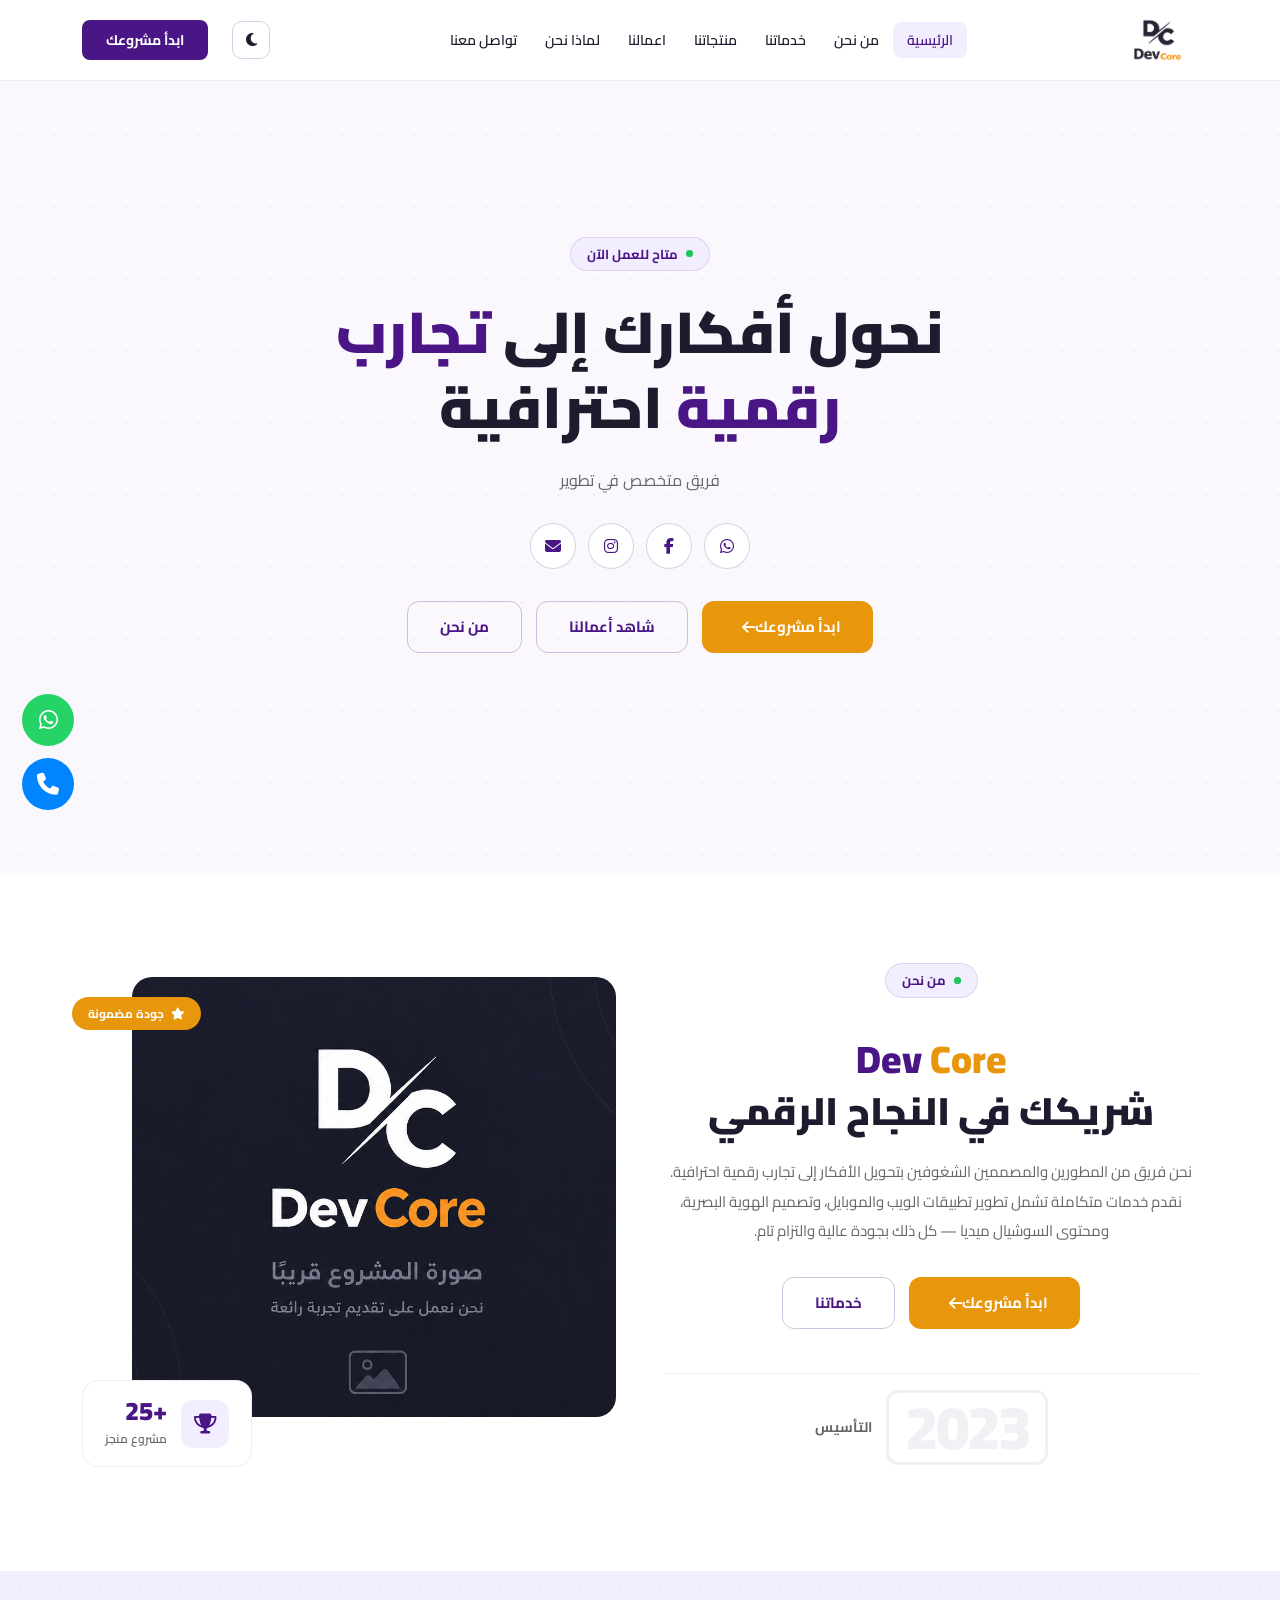
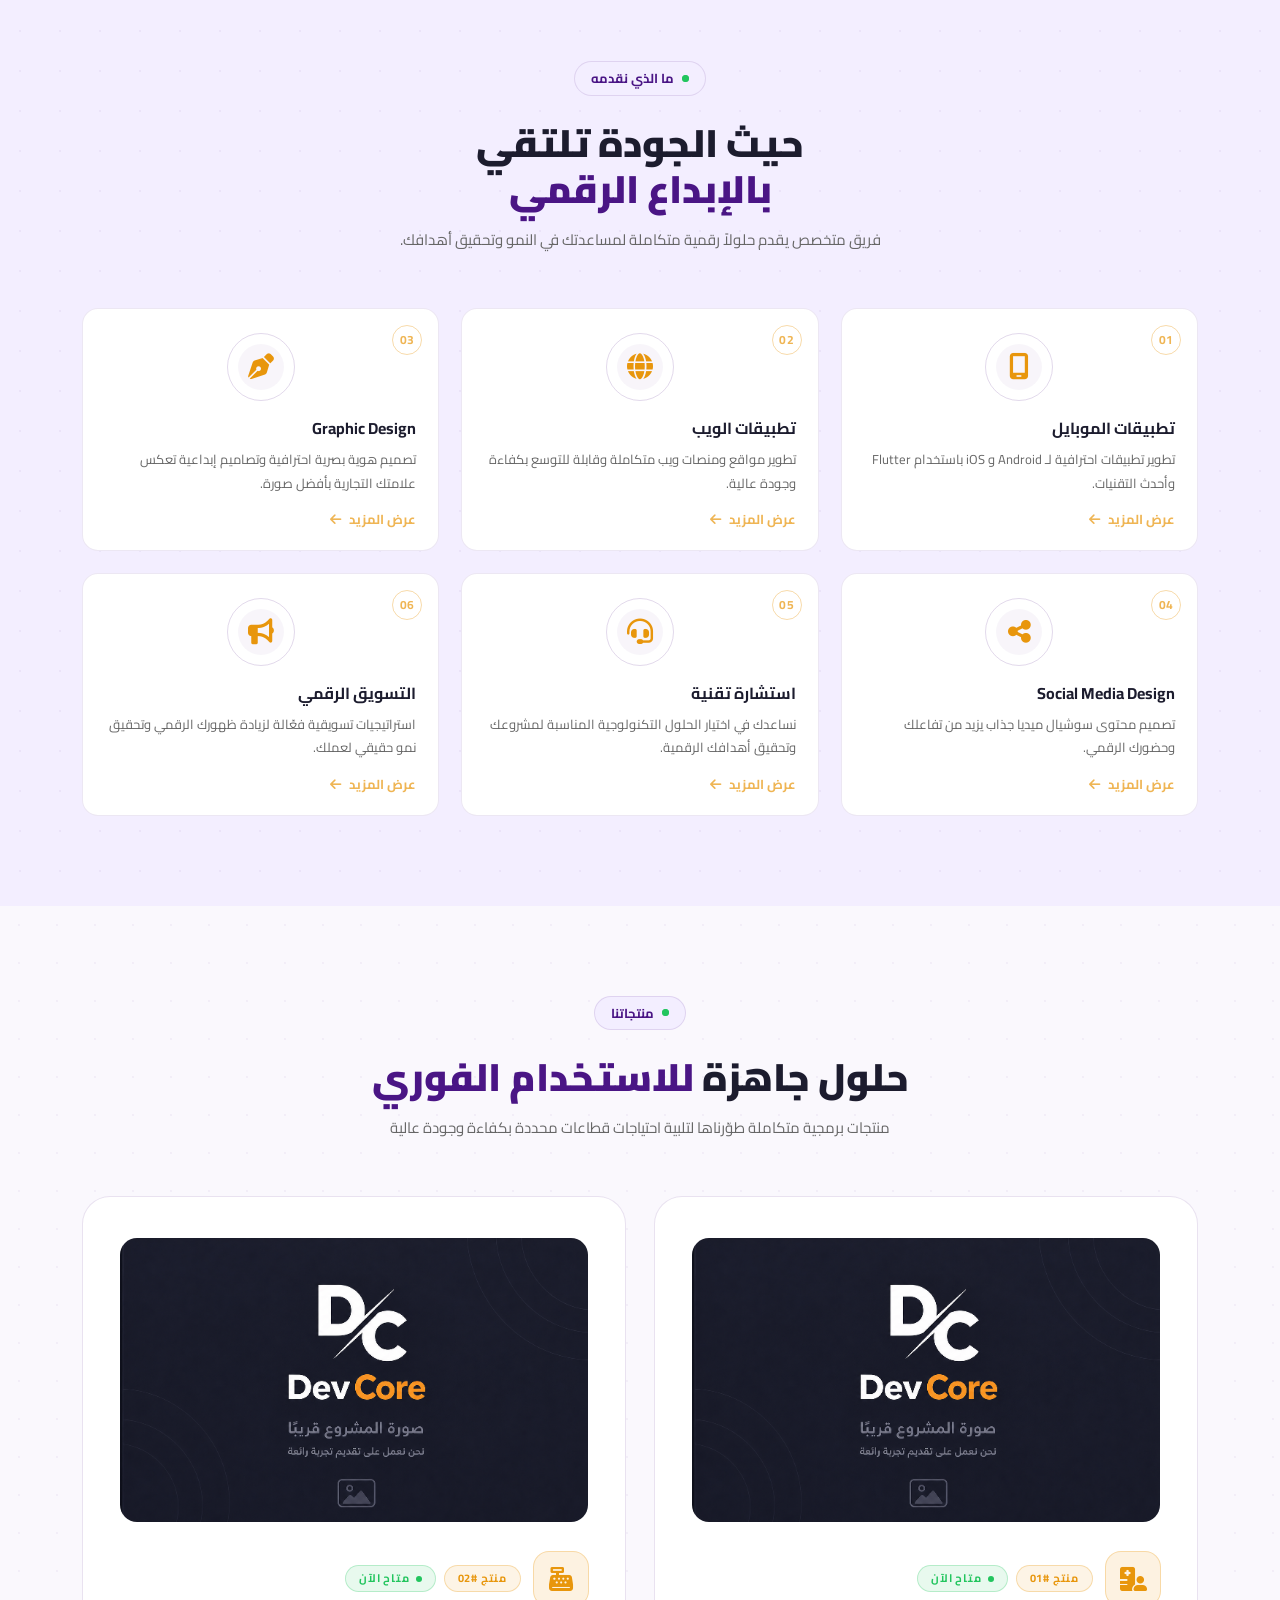
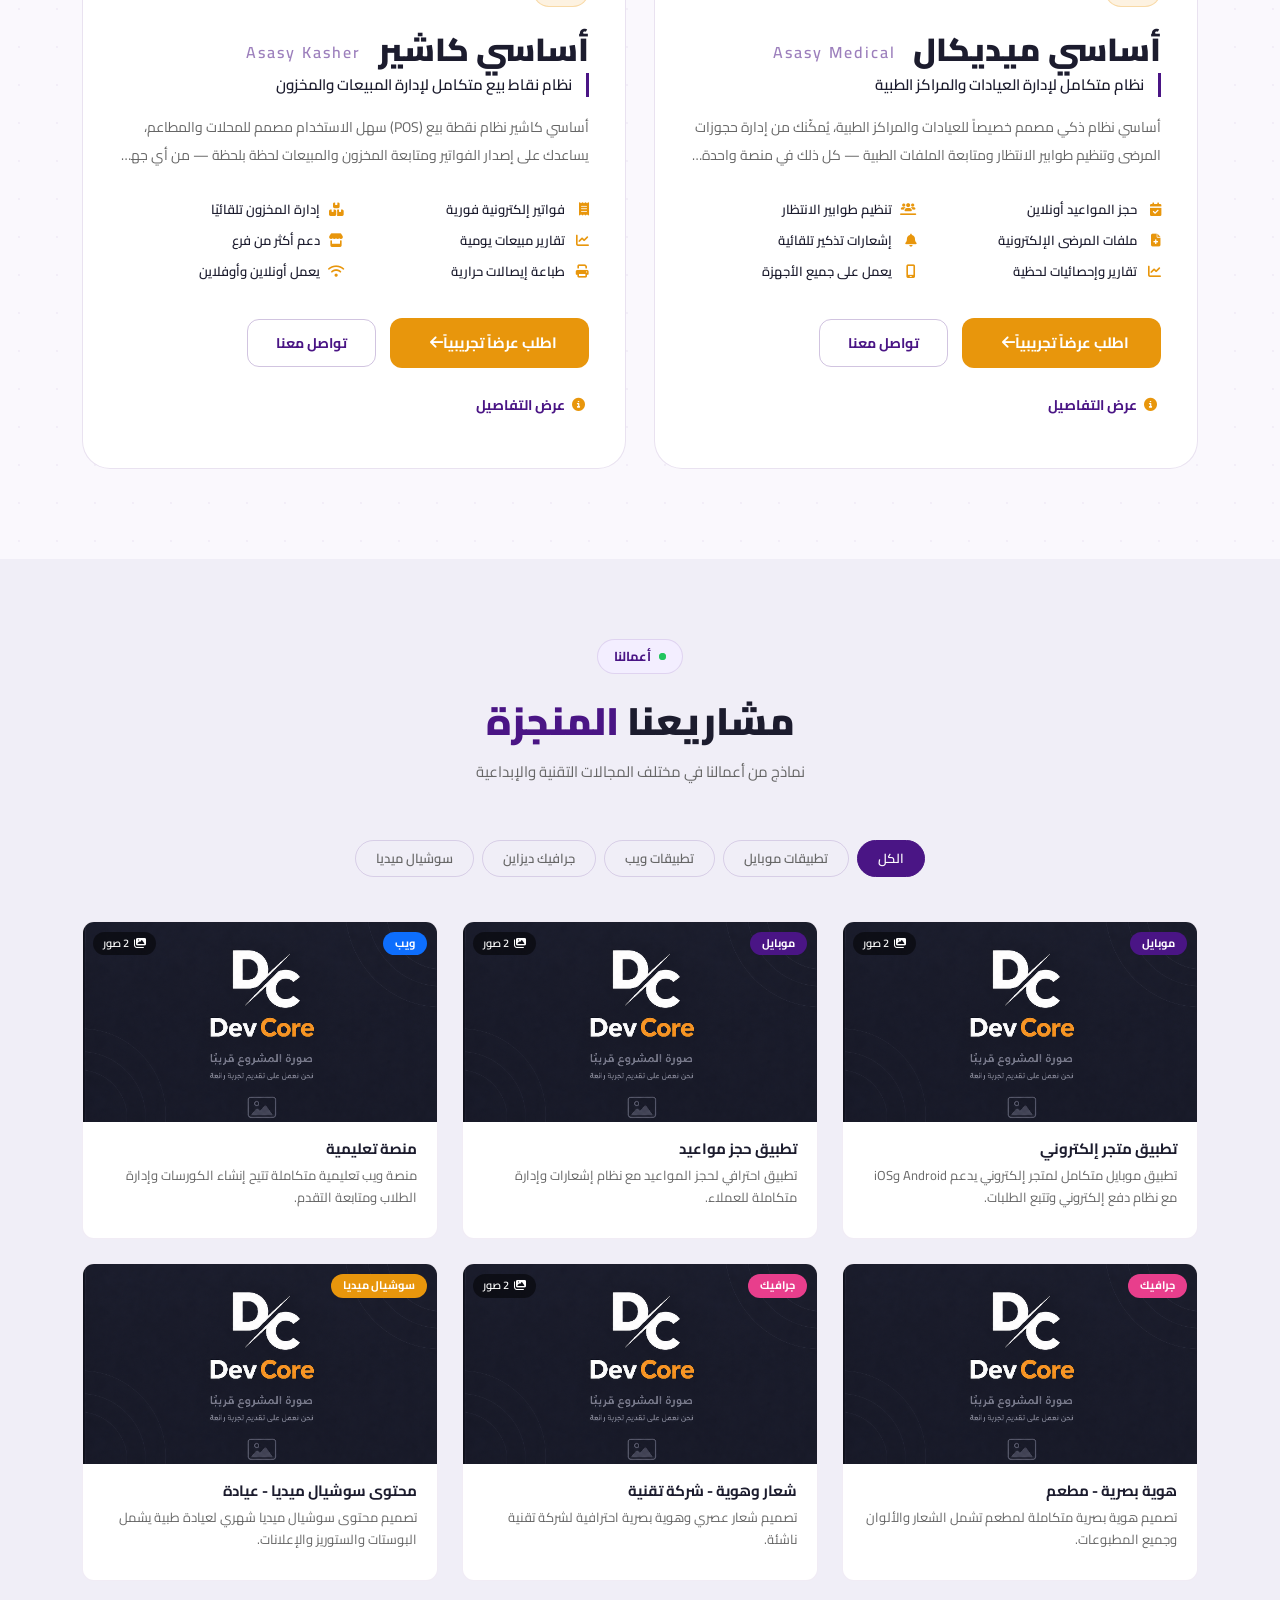
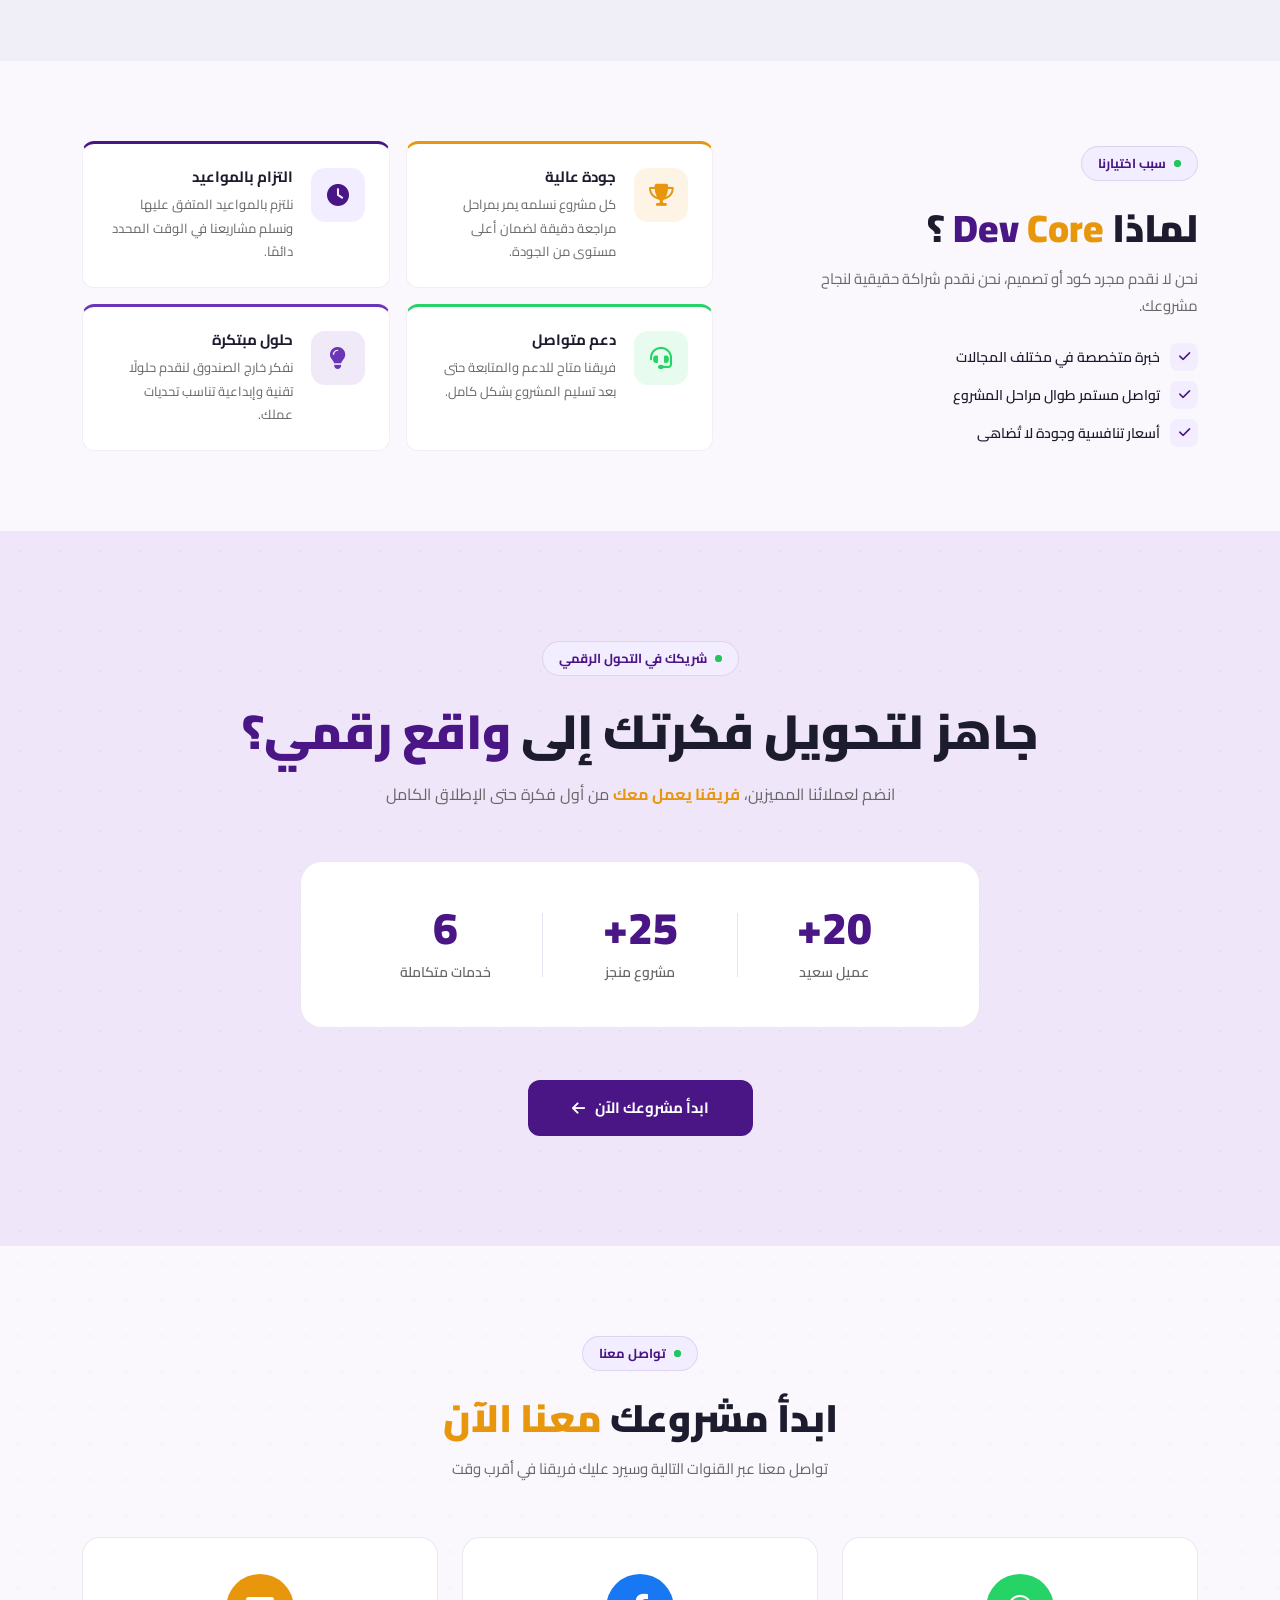
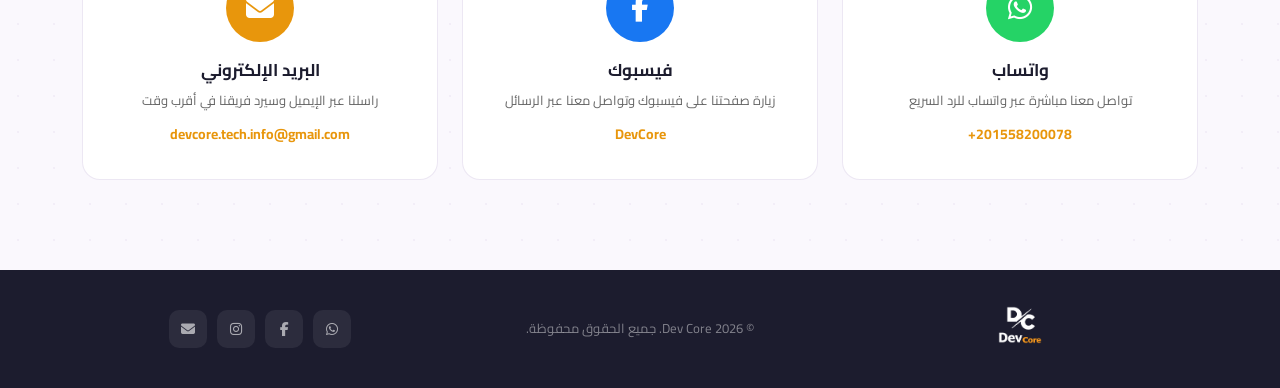
==== commit 8689a343: "finish updates" ====
--- a/index.html
+++ b/index.html
@@ -11,6 +11,7 @@
         <meta name="robots" content="index, follow">
         <meta name="language" content="Arabic">
         <meta name="theme-color" content="#4a1585">
+        <link rel="canonical" href="https://devcore.software/">
         <!-- ===== Favicon ===== -->
         <link rel="icon" href="public/icon.ico" sizes="any">
         <link
@@ -25,16 +26,19 @@
         <meta property="og:type" content="website">
         <meta property="og:site_name" content="Dev Core">
         <meta property="og:locale" content="ar_AR">
+        <meta property="og:url" content="https://devcore.software/">
         <meta property="og:title" content="Dev Core | تطوير تطبيقات الويب والموبايل وتصميم الهوية البصرية">
         <meta property="og:description" content="فريق متخصص في تطوير تطبيقات الويب والموبايل، وتصميم الهوية البصرية ومحتوى السوشيال ميديا. نحول أفكارك إلى تجارب رقمية احترافية.">
-        <meta property="og:image" content="public/og-image.jpg">
+        <meta property="og:image" content="https://devcore.software/public/og-image.jpg">
+        <meta property="og:image:secure_url" content="https://devcore.software/public/og-image.jpg">
+        <meta property="og:image:type" content="image/jpeg">
         <meta property="og:image:width" content="1200">
         <meta property="og:image:height" content="630">
         <!-- ===== Twitter Card ===== -->
         <meta name="twitter:card" content="summary_large_image">
         <meta name="twitter:title" content="Dev Core | تطوير تطبيقات الويب والموبايل وتصميم الهوية البصرية">
         <meta name="twitter:description" content="فريق متخصص في تطوير تطبيقات الويب والموبايل، وتصميم الهوية البصرية ومحتوى السوشيال ميديا.">
-        <meta name="twitter:image" content="public/og-image.jpg">
+        <meta name="twitter:image" content="https://devcore.software/public/og-image.jpg">
         <script>
       (function () {
         var t = localStorage.getItem("devcore-theme") || "light";
@@ -71,7 +75,12 @@
                     <img src="public/logo-nav.png" alt="DevCore" class="navbar-logo">
                 </a>
                 <div class="navbar-mobile-actions d-flex d-lg-none align-items-center">
-                    <button class="theme-toggle" id="themeToggleMobile" title="تبديل الوضع">
+                    <button
+                        class="theme-toggle"
+                        id="themeToggleMobile"
+                        type="button"
+                        title="تبديل الوضع"
+                    >
                         <i class="fa fa-moon icon-dark"></i>
                         <i class="fa fa-sun icon-light"></i>
                     </button>
@@ -80,6 +89,8 @@
                         type="button"
                         data-bs-toggle="collapse"
                         data-bs-target="#navMenu"
+                        title="فتح القائمة"
+                        aria-label="فتح القائمة"
                     >
                         <span class="navbar-toggler-icon"></span>
                     </button>
@@ -109,7 +120,12 @@
                         </li>
                     </ul>
                     <div class="navbar-actions d-none d-lg-flex align-items-center">
-                        <button class="theme-toggle" id="themeToggle" title="تبديل الوضع">
+                        <button
+                            class="theme-toggle"
+                            id="themeToggle"
+                            type="button"
+                            title="تبديل الوضع"
+                        >
                             <i class="fa fa-moon icon-dark"></i>
                             <i class="fa fa-sun icon-light"></i>
                         </button>
@@ -140,6 +156,7 @@
                             href="https://wa.me/201558200078"
                             class="hero-social-btn"
                             target="_blank"
+                            rel="noopener"
                             title="واتساب"
                         >
                             <i class="fab fa-whatsapp"></i>
@@ -148,6 +165,7 @@
                             href="https://www.facebook.com/DevCoreAgency"
                             class="hero-social-btn"
                             target="_blank"
+                            rel="noopener"
                             title="فيسبوك"
                         >
                             <i class="fab fa-facebook-f"></i>
@@ -156,6 +174,7 @@
                             href="https://www.instagram.com/devcore.software/"
                             class="hero-social-btn"
                             target="_blank"
+                            rel="noopener"
                             title="انستجرام"
                         >
                             <i class="fab fa-instagram"></i>
@@ -186,7 +205,8 @@
                             من نحن
                         </div>
                         <h2 class="about-title">
-                            <span class="logo-dev">Dev
+                            <span class="logo-dev">
+                                Dev
                             </span
               >
                             <span class="logo-core">Core</span>
@@ -207,7 +227,7 @@
                             <a href="#services" class="btn-ghost">خدماتنا</a>
                         </div>
                         <div class="about-year-badge">
-                            <span class="about-year-num">2024</span>
+                            <span class="about-year-num">2023</span>
                             <span class="about-year-label">التأسيس</span>
                         </div>
                     </div>
@@ -215,14 +235,14 @@
                     <div class="col-lg-6">
                         <div class="about-image-wrap">
                             <div class="about-img-main">
-                                <img src="public/projects/project1-1.jpg" alt="Dev Core فريق العمل" loading="lazy">
+                                <img src="public/projects/default_image.png" alt="Dev Core فريق العمل" loading="lazy">
                             </div>
                             <div class="about-img-card">
                                 <div class="about-img-card-icon">
                                     <i class="fa fa-trophy"></i>
                                 </div>
                                 <div>
-                                    <div class="about-img-card-num">+50</div>
+                                    <div class="about-img-card-num">+25</div>
                                     <div class="about-img-card-label">مشروع منجز</div>
                                 </div>
                             </div>
@@ -243,7 +263,8 @@
                         <span class="eyebrow-dot"></span>
                         ما الذي نقدمه
                     </div>
-                    <h2>حيث الجودة تلتقي
+                    <h2>
+                        حيث الجودة تلتقي
                         <br>
                         <span>بالإبداع الرقمي</span>
                     </h2>
@@ -264,7 +285,8 @@
                             تطوير تطبيقات احترافية لـ Android و iOS باستخدام Flutter وأحدث
             التقنيات.
                         </p>
-                        <span class="sc-read-more">عرض المزيد
+                        <span class="sc-read-more">
+                            عرض المزيد
                             <i class="fa fa-arrow-left">
                             </i
           >
@@ -279,7 +301,8 @@
                         <p>
                             تطوير مواقع ومنصات ويب متكاملة وقابلة للتوسع بكفاءة وجودة عالية.
                         </p>
-                        <span class="sc-read-more">عرض المزيد
+                        <span class="sc-read-more">
+                            عرض المزيد
                             <i class="fa fa-arrow-left">
                             </i
           >
@@ -295,7 +318,8 @@
                             تصميم هوية بصرية احترافية وتصاميم إبداعية تعكس علامتك التجارية بأفضل
             صورة.
                         </p>
-                        <span class="sc-read-more">عرض المزيد
+                        <span class="sc-read-more">
+                            عرض المزيد
                             <i class="fa fa-arrow-left">
                             </i
           >
@@ -309,7 +333,8 @@
                         </div>
                         <h4>Social Media Design</h4>
                         <p>تصميم محتوى سوشيال ميديا جذاب يزيد من تفاعلك وحضورك الرقمي.</p>
-                        <span class="sc-read-more">عرض المزيد
+                        <span class="sc-read-more">
+                            عرض المزيد
                             <i class="fa fa-arrow-left">
                             </i
           >
@@ -325,7 +350,8 @@
                             نساعدك في اختيار الحلول التكنولوجية المناسبة لمشروعك وتحقيق أهدافك
             الرقمية.
                         </p>
-                        <span class="sc-read-more">عرض المزيد
+                        <span class="sc-read-more">
+                            عرض المزيد
                             <i class="fa fa-arrow-left">
                             </i
           >
@@ -341,7 +367,8 @@
                             استراتيجيات تسويقية فعّالة لزيادة ظهورك الرقمي وتحقيق نمو حقيقي
             لعملك.
                         </p>
-                        <span class="sc-read-more">عرض المزيد
+                        <span class="sc-read-more">
+                            عرض المزيد
                             <i class="fa fa-arrow-left">
                             </i
           >
@@ -358,7 +385,8 @@
                         <span class="eyebrow-dot"></span>
                         منتجاتنا
                     </div>
-                    <h2>حلول جاهزة
+                    <h2>
+                        حلول جاهزة
                         <span>للاستخدام الفوري</span>
                     </h2>
                     <p>
@@ -394,7 +422,12 @@
                                 <h3 class="svc-modal-title" id="prodTitle"></h3>
                                 <p class="prod-modal-tagline" id="prodTagline"></p>
                                 <p class="svc-modal-desc" id="prodDesc"></p>
-                                <img id="prodImage" src="" alt="" class="prod-modal-img" />
+                                <img
+                                    id="prodImage"
+                                    src=""
+                                    alt=""
+                                    class="prod-modal-img"
+                                >
                             </div>
                             <div class="col-lg-5">
                                 <div class="svc-goals-card">
@@ -461,22 +494,23 @@
             مشاريعنا
             <span>المنجزة</span>
           </h2> -->
-                    <h2 style="text-align: center">مشاريعنا
+                    <h2 class="text-center">
+                        مشاريعنا
                         <span>المنجزة</span>
                     </h2>
                     <p>نماذج من أعمالنا في مختلف المجالات التقنية والإبداعية</p>
                 </div>
                 <!-- Filter Tabs -->
                 <div class="projects-filter">
-                    <button class="filter-btn active" data-filter="all">الكل</button>
-                    <button class="filter-btn" data-filter="mobile">
+                    <button class="filter-btn active" type="button" data-filter="all">الكل</button>
+                    <button class="filter-btn" type="button" data-filter="mobile">
                         تطبيقات موبايل
                     </button>
-                    <button class="filter-btn" data-filter="web">تطبيقات ويب</button>
-                    <button class="filter-btn" data-filter="graphic">
+                    <button class="filter-btn" type="button" data-filter="web">تطبيقات ويب</button>
+                    <button class="filter-btn" type="button" data-filter="graphic">
                         جرافيك ديزاين
                     </button>
-                    <button class="filter-btn" data-filter="social">سوشيال ميديا</button>
+                    <button class="filter-btn" type="button" data-filter="social">سوشيال ميديا</button>
                 </div>
                 <!-- Projects Grid -->
                 <div class="row g-4" id="projectsGrid">
@@ -531,6 +565,7 @@
                                     href="#"
                                     id="modalLink"
                                     target="_blank"
+                                    rel="noopener"
                                     class="btn-gold"
                                 >
                                     <i class="fa fa-eye me-2"></i>
@@ -558,7 +593,8 @@
                         <div class="section-title text-start mb-0">
                             <h2>
                                 لماذا
-                                <span class="logo-dev">Dev
+                                <span class="logo-dev">
+                                    Dev
                                 </span
                 >
                                 <span class="logo-core">Core</span>
@@ -671,12 +707,12 @@
                     <!-- Stats -->
                     <div class="cta-stats">
                         <div class="cta-stat">
-                            <span class="cta-stat-num">50+</span>
+                            <span class="cta-stat-num">20+</span>
                             <span class="cta-stat-lbl">عميل سعيد</span>
                         </div>
                         <div class="cta-stat-divider"></div>
                         <div class="cta-stat">
-                            <span class="cta-stat-num">100+</span>
+                            <span class="cta-stat-num">25+</span>
                             <span class="cta-stat-lbl">مشروع منجز</span>
                         </div>
                         <div class="cta-stat-divider"></div>
@@ -701,7 +737,7 @@
                         <span class="eyebrow-dot"></span>
                         تواصل معنا
                     </div>
-                    <h2 style="text-align: center">
+                    <h2 class="text-center">
                         ابدأ مشروعك
                         <span class="text-gold">معنا الآن</span>
                     </h2>
@@ -709,7 +745,12 @@
                 </div>
                 <div class="row g-4 justify-content-center">
                     <div class="col-md-4 col-sm-6">
-                        <a href="https://wa.me/201558200078" target="_blank" class="contact-card">
+                        <a
+                            href="https://wa.me/201558200078"
+                            target="_blank"
+                            rel="noopener"
+                            class="contact-card"
+                        >
                             <div class="contact-icon whatsapp-icon">
                                 <i class="fab fa-whatsapp"></i>
                             </div>
@@ -719,7 +760,12 @@
                         </a>
                     </div>
                     <div class="col-md-4 col-sm-6">
-                        <a href="https://www.facebook.com/DevCoreAgency" target="_blank" class="contact-card">
+                        <a
+                            href="https://www.facebook.com/DevCoreAgency"
+                            target="_blank"
+                            rel="noopener"
+                            class="contact-card"
+                        >
                             <div class="contact-icon facebook-icon">
                                 <i class="fab fa-facebook-f"></i>
                             </div>
@@ -760,13 +806,28 @@
                     </div>
                     <div class="col-md-4 text-md-center text-center mt-3 mt-md-0">
                         <div class="footer-social">
-                            <a href="https://wa.me/201558200078" target="_blank" title="واتساب">
+                            <a
+                                href="https://wa.me/201558200078"
+                                target="_blank"
+                                rel="noopener"
+                                title="واتساب"
+                            >
                                 <i class="fab fa-whatsapp"></i>
                             </a>
-                            <a href="https://www.facebook.com/DevCoreAgency" target="_blank" title="فيسبوك">
+                            <a
+                                href="https://www.facebook.com/DevCoreAgency"
+                                target="_blank"
+                                rel="noopener"
+                                title="فيسبوك"
+                            >
                                 <i class="fab fa-facebook-f"></i>
                             </a>
-                            <a href="https://www.instagram.com/devcore.software/" target="_blank" title="انستجرام">
+                            <a
+                                href="https://www.instagram.com/devcore.software/"
+                                target="_blank"
+                                rel="noopener"
+                                title="انستجرام"
+                            >
                                 <i class="fab fa-instagram"></i>
                             </a>
                             <a href="mailto:devcore.tech.info@gmail.com" title="إيميل">
@@ -778,7 +839,13 @@
             </div>
         </footer>
         <!-- Scroll to Top -->
-        <button class="scroll-top" id="scrollTop">
+        <button
+            class="scroll-top"
+            id="scrollTop"
+            type="button"
+            title="الرجوع لأعلى الصفحة"
+            aria-label="الرجوع لأعلى الصفحة"
+        >
             <i class="fa fa-arrow-up"></i>
         </button>
         <!-- Floating Contact Buttons -->
@@ -787,6 +854,7 @@
                 href="https://wa.me/201558200078"
                 class="float-btn float-whatsapp"
                 target="_blank"
+                rel="noopener"
                 title="واتساب"
             >
                 <i class="fab fa-whatsapp"></i>
--- a/css/style.css
+++ b/css/style.css
@@ -1663,6 +1663,7 @@
     background-color: rgba(74, 21, 133, 0.75);
     border-radius: 50%;
     background-size: 40%;
+    -webkit-backdrop-filter: blur(4px);
     backdrop-filter: blur(4px);
 }
 
@@ -3160,7 +3161,7 @@
 @media (max-width: 991px) {
     .hero {
         padding: 60px 0 70px;
-        min-height: auto;
+        min-height: 0;
     }
 
     .hero-center-content {
@@ -3465,7 +3466,6 @@
         padding-bottom: 6px;
         justify-content: flex-start;
         gap: 8px;
-        -webkit-overflow-scrolling: touch;
     }
 
     .filter-btn {
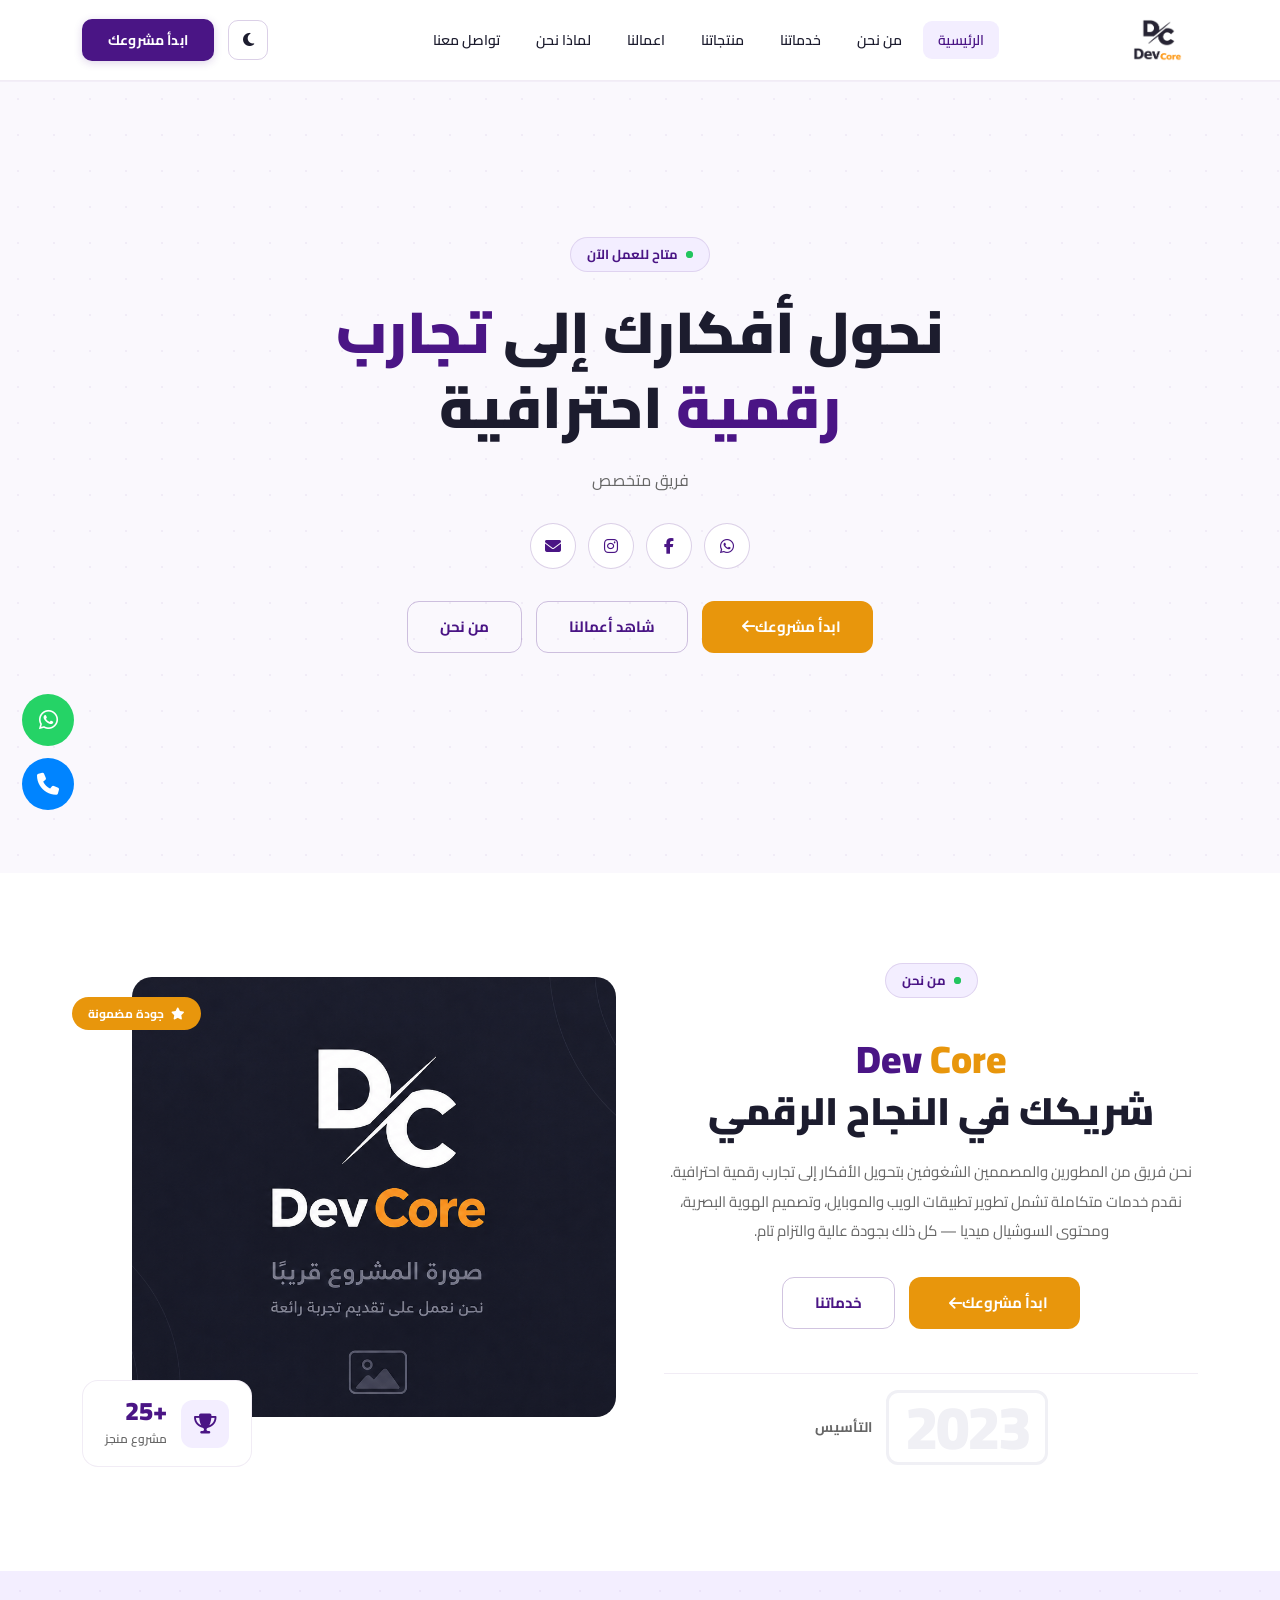
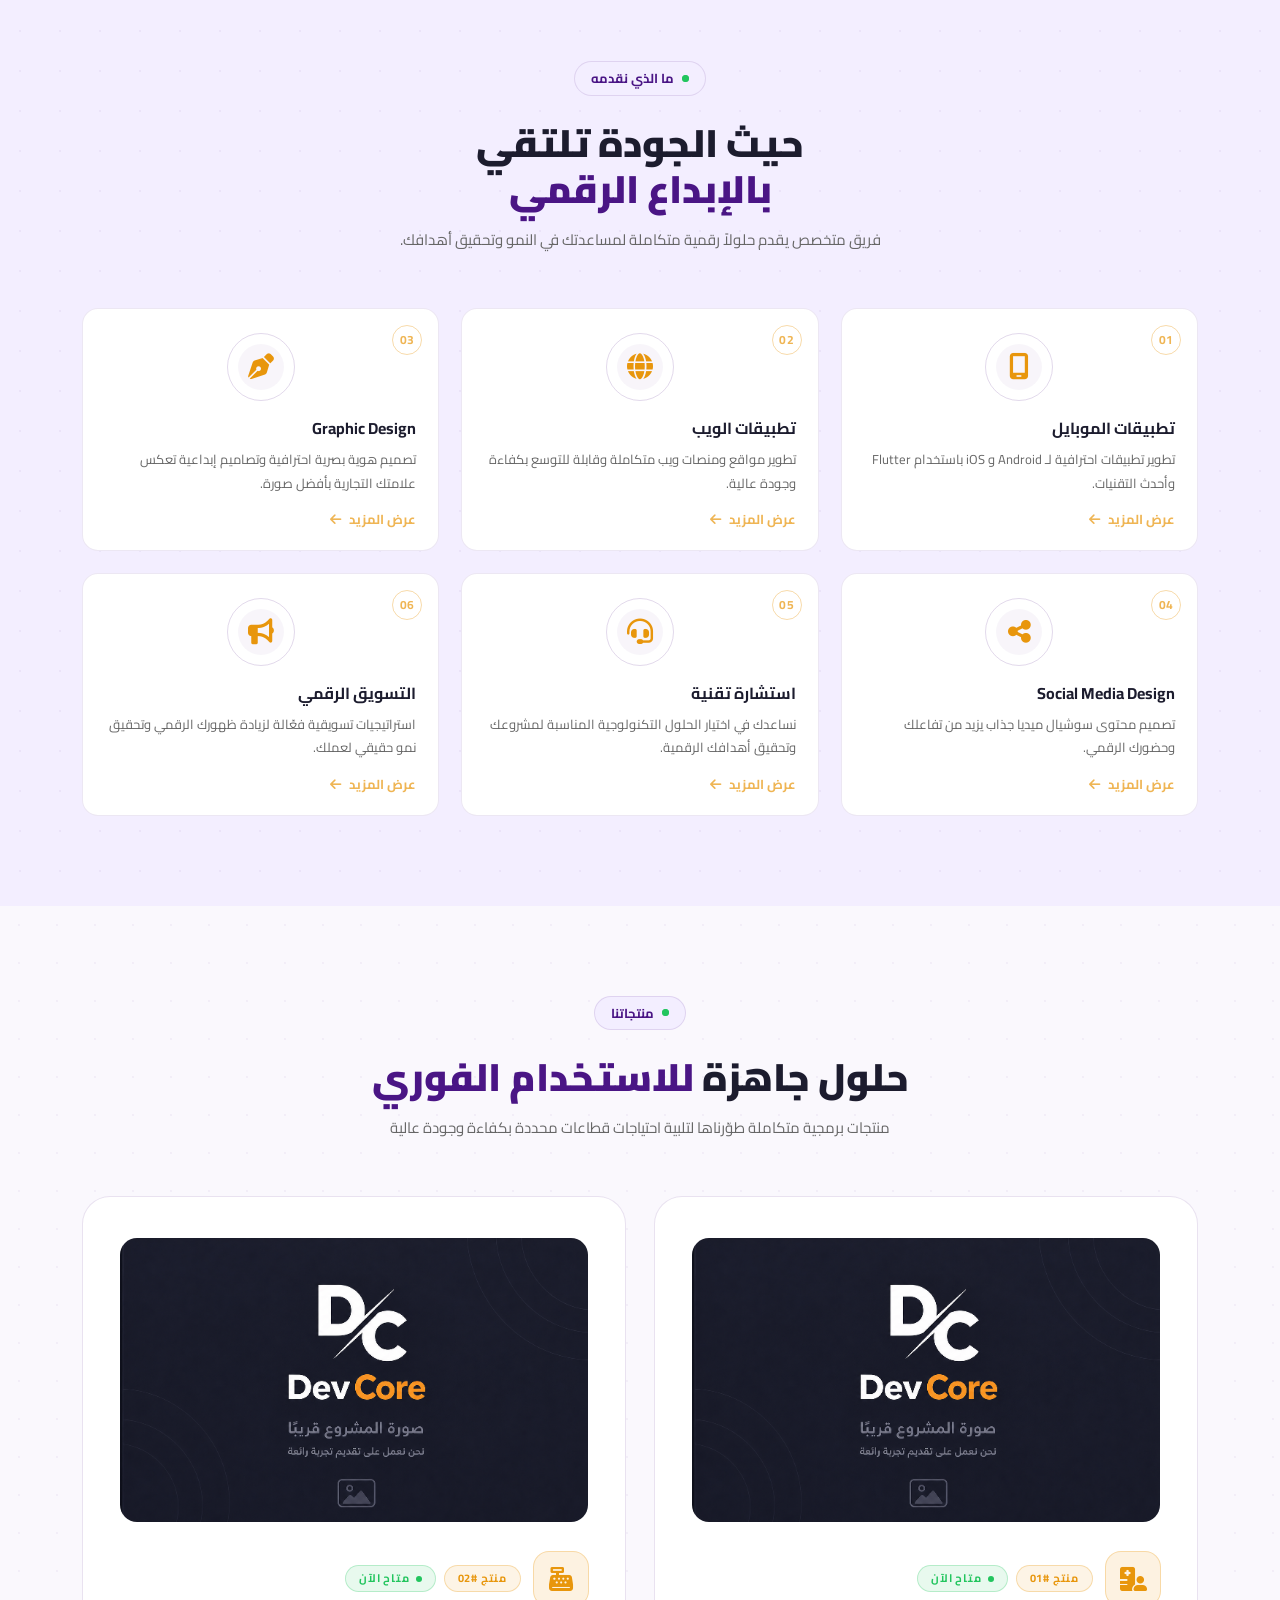
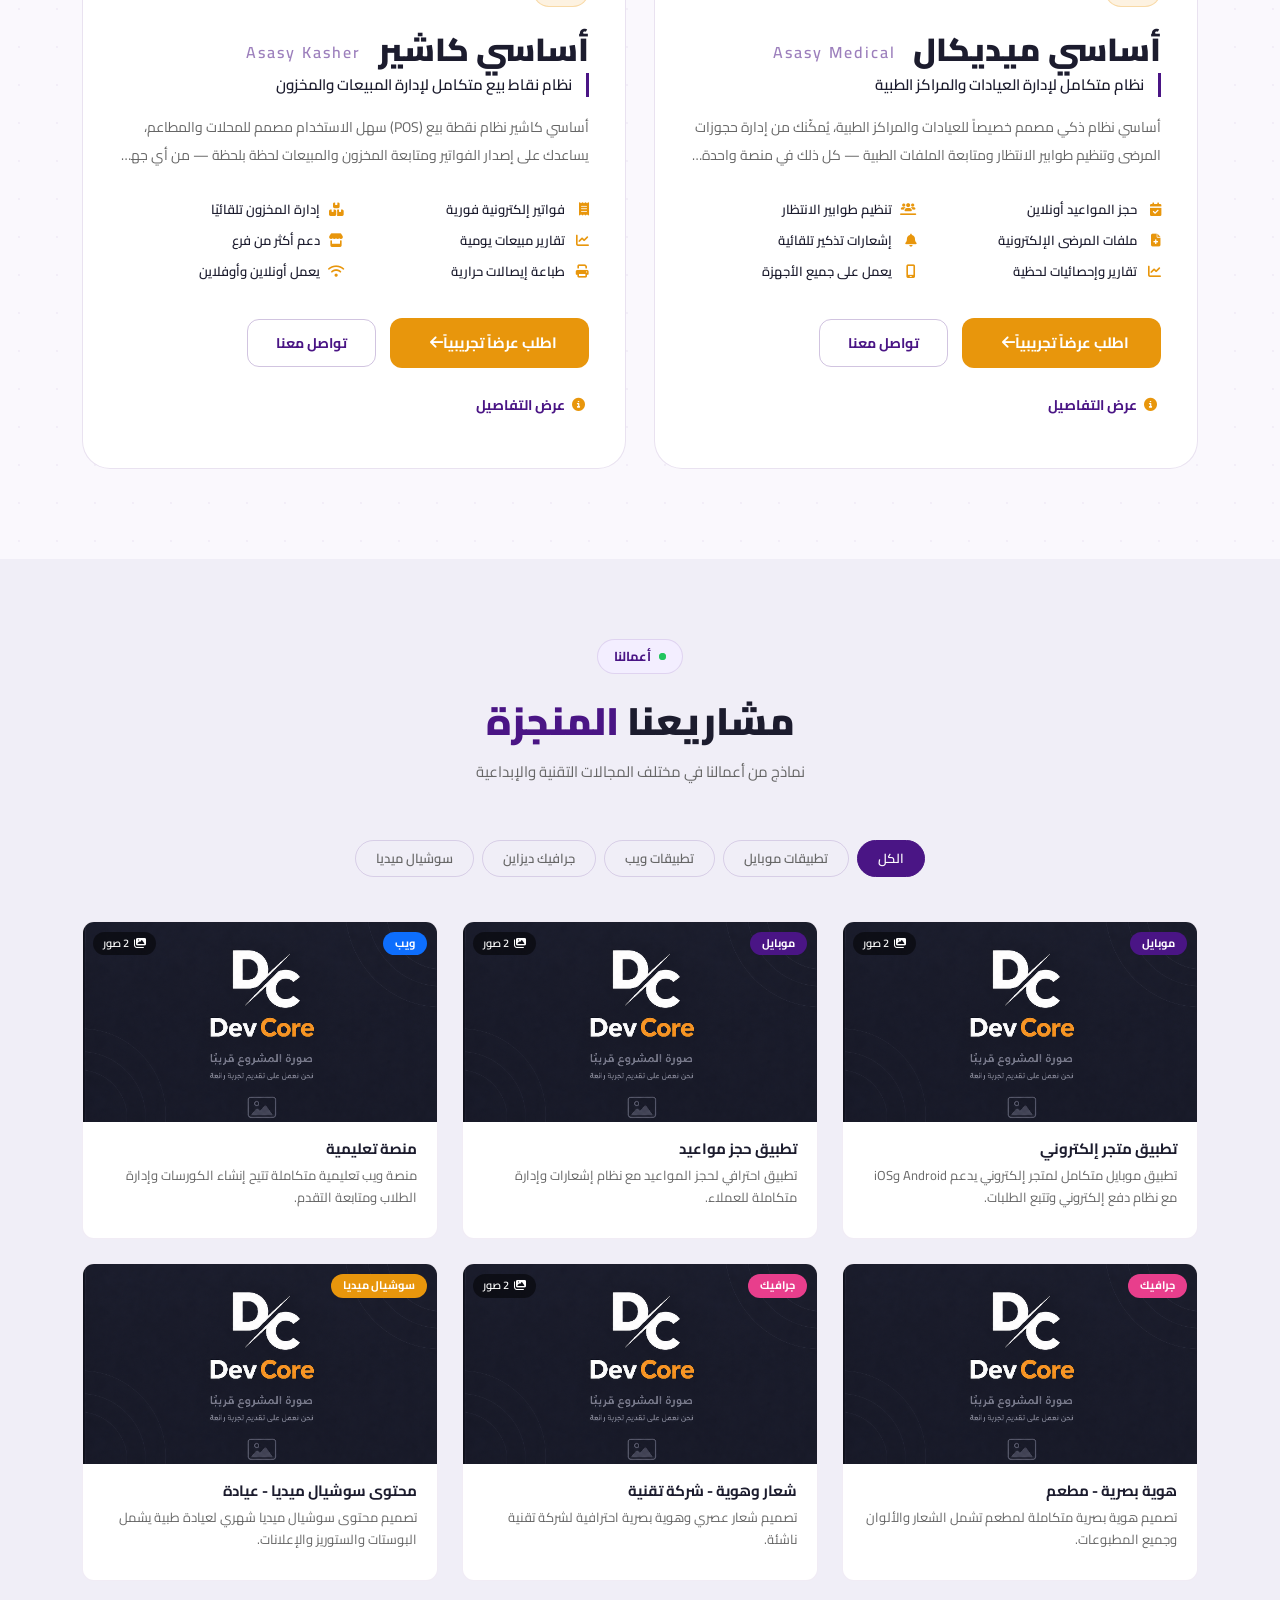
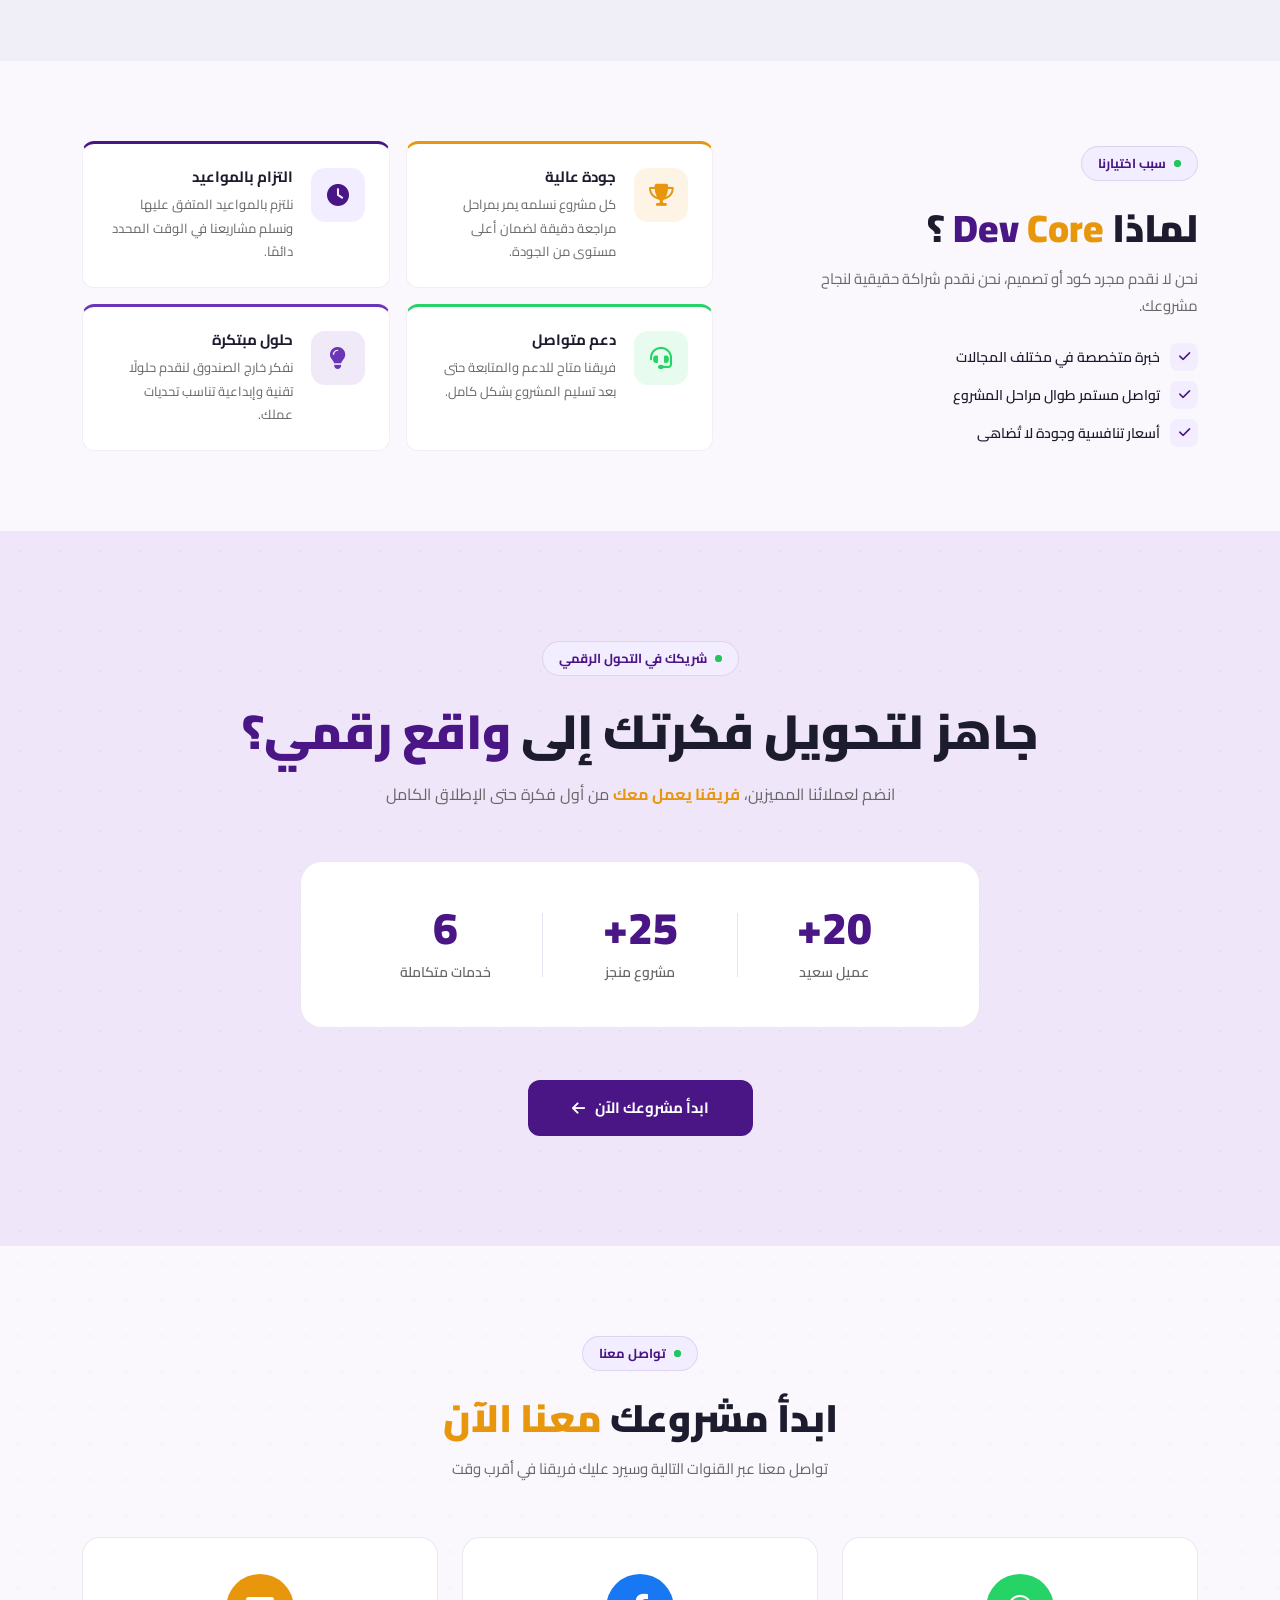
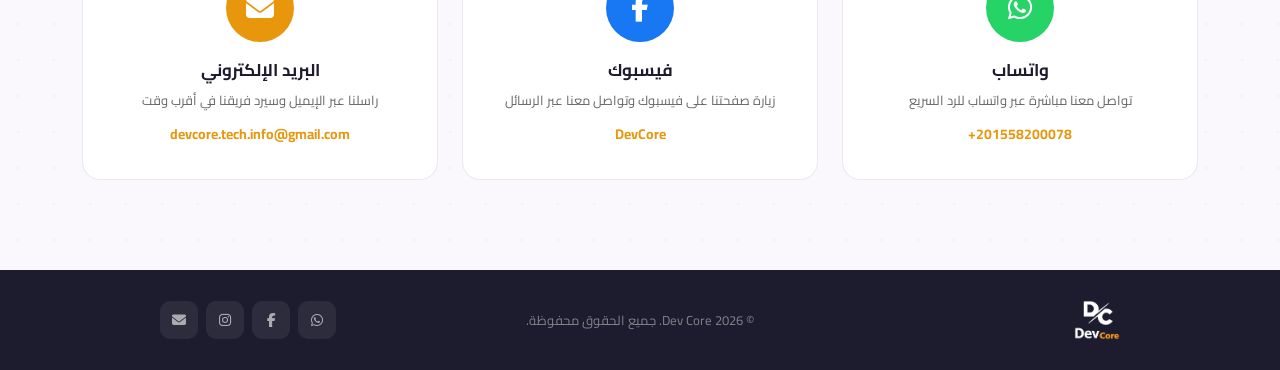
==== commit 547bdf94: "new style" ====
--- a/index.html
+++ b/index.html
@@ -235,7 +235,7 @@
                     <div class="col-lg-6">
                         <div class="about-image-wrap">
                             <div class="about-img-main">
-                                <img src="public/projects/default_image.png" alt="Dev Core فريق العمل" loading="lazy">
+                                <img src="public/default_image.png" alt="Dev Core فريق العمل" loading="lazy">
                             </div>
                             <div class="about-img-card">
                                 <div class="about-img-card-icon">
@@ -790,50 +790,43 @@
         <!-- ===== FOOTER ===== -->
         <footer class="footer">
             <div class="container">
-                <div class="row align-items-center">
-                    <div class="col-md-4 text-center">
-                        <a href="#home" class="footer-logo-text">
-                            <img src="public/logo-nav-dark.png" alt="DevCore" class="footer-logo-img">
-                        </a>
-                    </div>
-                    <div class="col-md-4 text-center">
-                        <p class="footer-text mb-0">
-                            &copy;
-                            <span class="year" id="year">2025</span>
-                            Dev Core. جميع
-              الحقوق محفوظة.
-                        </p>
-                    </div>
-                    <div class="col-md-4 text-md-center text-center mt-3 mt-md-0">
-                        <div class="footer-social">
-                            <a
-                                href="https://wa.me/201558200078"
-                                target="_blank"
-                                rel="noopener"
-                                title="واتساب"
-                            >
-                                <i class="fab fa-whatsapp"></i>
-                            </a>
-                            <a
-                                href="https://www.facebook.com/DevCoreAgency"
-                                target="_blank"
-                                rel="noopener"
-                                title="فيسبوك"
-                            >
-                                <i class="fab fa-facebook-f"></i>
-                            </a>
-                            <a
-                                href="https://www.instagram.com/devcore.software/"
-                                target="_blank"
-                                rel="noopener"
-                                title="انستجرام"
-                            >
-                                <i class="fab fa-instagram"></i>
-                            </a>
-                            <a href="mailto:devcore.tech.info@gmail.com" title="إيميل">
-                                <i class="fa fa-envelope"></i>
-                            </a>
-                        </div>
+                <div class="footer-inner">
+                    <a href="#home" class="footer-logo-text">
+                        <img src="public/logo-nav-dark.png" alt="DevCore" class="footer-logo-img">
+                    </a>
+                    <p class="footer-text mb-0">
+                        &copy;
+                        <span class="year" id="year">2025</span>
+                        Dev Core. جميع الحقوق محفوظة.
+                    </p>
+                    <div class="footer-social">
+                        <a
+                            href="https://wa.me/201558200078"
+                            target="_blank"
+                            rel="noopener"
+                            title="واتساب"
+                        >
+                            <i class="fab fa-whatsapp"></i>
+                        </a>
+                        <a
+                            href="https://www.facebook.com/DevCoreAgency"
+                            target="_blank"
+                            rel="noopener"
+                            title="فيسبوك"
+                        >
+                            <i class="fab fa-facebook-f"></i>
+                        </a>
+                        <a
+                            href="https://www.instagram.com/devcore.software/"
+                            target="_blank"
+                            rel="noopener"
+                            title="انستجرام"
+                        >
+                            <i class="fab fa-instagram"></i>
+                        </a>
+                        <a href="mailto:devcore.tech.info@gmail.com" title="إيميل">
+                            <i class="fa fa-envelope"></i>
+                        </a>
                     </div>
                 </div>
             </div>
--- a/css/style.css
+++ b/css/style.css
@@ -86,8 +86,8 @@
     right: 0;
     width: 100%;
     z-index: 1000;
-    box-shadow: none;
-    transition: padding 0.3s, background 0.3s, box-shadow 0.3s;
+    box-shadow: 0 1px 0 rgba(74, 21, 133, 0.04);
+    transition: padding 0.3s ease, background 0.3s ease, box-shadow 0.3s ease;
 }
 
 /* Floating navbar on scroll */
@@ -95,16 +95,19 @@
     background: transparent;
     border-bottom: none;
     box-shadow: none;
-    padding: 8px 0;
+    padding: 10px 0;
 }
 
 .navbar.nav-scrolled .container {
-    background: var(--white);
+    background: rgba(255, 255, 255, 0.85);
+    -webkit-backdrop-filter: saturate(180%) blur(12px);
+    backdrop-filter: saturate(180%) blur(12px);
     border-radius: 50px;
     padding: 8px 22px;
-    box-shadow: none;
-    border: 1px solid rgba(74, 21, 133, 0.08);
-    transition: all 0.3s;
+    box-shadow: 0 6px 28px rgba(74, 21, 133, 0.12), 0 1px 3px rgba(74, 21, 133, 0.06);
+    border: 1px solid rgba(74, 21, 133, 0.1);
+    transition: background 0.3s ease, box-shadow 0.3s ease, border-color 0.3s ease,
+        border-radius 0.3s ease, padding 0.3s ease;
 }
 
 /* Logo */
@@ -118,6 +121,11 @@
     height: 42px;
     width: auto;
     display: block;
+    transition: height 0.3s ease;
+}
+
+.navbar.nav-scrolled .navbar-logo {
+    height: 36px;
 }
 
 .logo-dev {
@@ -132,12 +140,11 @@
     color: var(--text) !important;
     font-weight: 600;
     font-size: 14px;
-    padding: 7px 14px !important;
-    border-radius: 8px;
-    transition: background 0.18s, color 0.18s;
-}
-
-.navbar-nav .nav-link:hover,
+    padding: 8px 15px !important;
+    border-radius: 9px;
+    transition: background 0.2s ease, color 0.2s ease;
+}
+
 .navbar-nav .nav-link.active {
     background: var(--purple-pale);
     color: var(--purple) !important;
@@ -159,6 +166,11 @@
     .navbar-nav {
         flex: 1;
         justify-content: center;
+        gap: 6px;
+    }
+
+    .navbar-actions {
+        margin-inline-start: 16px;
     }
 }
 
@@ -166,13 +178,14 @@
     .navbar-collapse {
         background: var(--white);
         border: 1px solid rgba(74, 21, 133, 0.08);
-        border-radius: 14px;
+        border-radius: 16px;
         padding: 10px;
-        margin-top: 10px;
+        margin-top: 12px;
+        box-shadow: 0 16px 40px rgba(74, 21, 133, 0.12);
     }
 
     .navbar-nav {
-        gap: 2px;
+        gap: 4px;
     }
 
     .navbar-nav .nav-link {
@@ -182,10 +195,29 @@
 }
 
 .navbar-toggler {
-    border-color: rgba(74, 21, 133, 0.25);
+    width: 40px;
+    height: 40px;
+    padding: 0;
+    display: inline-flex;
+    align-items: center;
+    justify-content: center;
+    border: 1px solid rgba(74, 21, 133, 0.2);
+    border-radius: 10px;
+    transition: background 0.2s ease, border-color 0.2s ease;
+}
+
+.navbar-toggler:hover {
+    background: var(--purple-pale);
+    border-color: var(--purple);
+}
+
+.navbar-toggler:focus {
+    box-shadow: none;
 }
 
 .navbar-toggler-icon {
+    width: 20px;
+    height: 20px;
     background-image: url("data:image/svg+xml,%3csvg xmlns='http://www.w3.org/2000/svg' viewBox='0 0 30 30'%3e%3cpath stroke='rgba%2874,21,133,0.8%29' stroke-linecap='round' stroke-miterlimit='10' stroke-width='2' d='M4 7h22M4 15h22M4 23h22'/%3e%3c/svg%3e");
 }
 
@@ -193,11 +225,13 @@
     background: var(--purple);
     color: var(--white);
     font-weight: 700;
-    padding: 9px 24px;
-    border-radius: 8px;
+    padding: 10px 26px;
+    border-radius: 10px;
     font-size: 14px;
+    letter-spacing: 0.2px;
     text-decoration: none;
-    transition: background 0.2s, transform 0.2s;
+    box-shadow: 0 2px 8px rgba(74, 21, 133, 0.18);
+    transition: background 0.2s ease, transform 0.2s ease, box-shadow 0.2s ease;
     border: none;
     display: inline-block;
 }
@@ -205,7 +239,8 @@
 .btn-nav-cta:hover {
     background: var(--purple-soft);
     color: var(--white);
-    transform: translateY(-1px);
+    transform: translateY(-2px);
+    box-shadow: 0 10px 22px rgba(74, 21, 133, 0.3);
 }
 
 /* ============================================
@@ -2309,16 +2344,26 @@
 ============================================ */
 .footer {
     background: #1c1c2e;
-    padding: 36px 0;
+    padding: 30px 0px;
+}
+
+.footer-inner {
+    display: grid;
+    grid-template-columns: 1fr auto 1fr;
+    align-items: center;
+    gap: 18px 28px;
+    max-width: 960px;
+    margin-inline: auto;
 }
 
 .footer-logo-text {
     display: inline-flex;
     text-decoration: none;
+    justify-self: start;
 }
 
 .footer-logo-img {
-    height: 38px;
+    height: 40px;
     width: auto;
     display: block;
 }
@@ -2326,6 +2371,15 @@
 .footer-text {
     color: rgba(255, 255, 255, 0.45);
     font-size: 13px;
+    text-align: center;
+    white-space: nowrap;
+}
+
+.footer-social {
+    display: flex;
+    align-items: center;
+    gap: 8px;
+    justify-self: end;
 }
 
 .footer-social a {
@@ -2339,15 +2393,30 @@
     color: rgba(255, 255, 255, 0.6);
     font-size: 14px;
     text-decoration: none;
-    transition: background 0.2s, color 0.2s, transform 0.2s;
-    margin: 0 3px;
-    transition: background 0.18s, color 0.18s;
+    transition: background 0.18s, color 0.18s, transform 0.18s;
 }
 
 .footer-social a:hover {
     background: var(--gold);
     color: var(--white);
     transform: translateY(-3px);
+}
+
+@media (max-width: 767px) {
+    .footer-inner {
+        grid-template-columns: 1fr;
+        justify-items: center;
+        gap: 16px;
+    }
+
+    .footer-logo-text,
+    .footer-social {
+        justify-self: center;
+    }
+
+    .footer-text {
+        white-space: normal;
+    }
 }
 
 /* ============================================
@@ -3415,14 +3484,6 @@
         justify-content: center;
     }
 
-    .footer .row {
-        gap: 14px 0;
-    }
-
-    .footer .col-md-4 {
-        text-align: center !important;
-    }
-
     .navbar.nav-scrolled .container {
         border-radius: 12px;
         padding: 6px 14px;
@@ -3571,19 +3632,18 @@
    THEME TOGGLE BUTTON
 ============================================ */
 .theme-toggle {
-    width: 38px;
-    height: 38px;
+    width: 40px;
+    height: 40px;
     border-radius: 10px;
     background: transparent;
-    border: 1.5px solid rgba(74, 21, 133, 0.2);
+    border: 1px solid rgba(74, 21, 133, 0.2);
     color: var(--text);
     display: flex;
     align-items: center;
     justify-content: center;
     cursor: pointer;
     font-size: 15px;
-    transition: all 0.2s;
-    margin-left: 10px;
+    transition: background 0.2s ease, border-color 0.2s ease, color 0.2s ease;
     flex-shrink: 0;
 }
 
@@ -3653,16 +3713,28 @@
 }
 
 [data-theme="dark"] .navbar.nav-scrolled .container {
-    background: rgba(14, 3, 36, 0.96);
-    border-color: rgba(255, 255, 255, 0.08);
-    box-shadow: none;
+    background: rgba(14, 3, 36, 0.82);
+    border-color: rgba(255, 255, 255, 0.12);
+    box-shadow: 0 8px 30px rgba(0, 0, 0, 0.45), 0 0 0 1px rgba(255, 255, 255, 0.03);
+}
+
+[data-theme="dark"] .btn-nav-cta {
+    box-shadow: 0 2px 10px rgba(0, 0, 0, 0.4);
+}
+
+[data-theme="dark"] .btn-nav-cta:hover {
+    box-shadow: 0 10px 24px rgba(74, 21, 133, 0.5);
+}
+
+[data-theme="dark"] .navbar-toggler:hover {
+    background: rgba(255, 255, 255, 0.08);
+    border-color: var(--gold);
 }
 
 [data-theme="dark"] .navbar-nav .nav-link {
     color: rgba(240, 234, 255, 0.8) !important;
 }
 
-[data-theme="dark"] .navbar-nav .nav-link:hover,
 [data-theme="dark"] .navbar-nav .nav-link.active {
     background: rgba(255, 255, 255, 0.07);
     color: var(--white) !important;
@@ -3687,9 +3759,10 @@
 [data-theme="dark"] .navbar-collapse {
     background: rgba(8, 1, 22, 0.97);
     border: 1px solid rgba(255, 255, 255, 0.08);
-    border-radius: 14px;
+    border-radius: 16px;
     padding: 10px;
-    margin-top: 10px;
+    margin-top: 12px;
+    box-shadow: 0 16px 40px rgba(0, 0, 0, 0.5);
 }
 
 /* ---- Hero ---- */
@@ -4107,418 +4180,4 @@
 /* ---- Scroll top ---- */
 [data-theme="dark"] .scroll-top {
     background: #1e0654;
-}
-
-/* ============================================
-   COMING SOON PAGE  (index.html)
-============================================ */
-.coming-soon-page *,
-.coming-soon-page *::before,
-.coming-soon-page *::after {
-    box-sizing: border-box;
-    margin: 0;
-    padding: 0;
-}
-
-.coming-soon-page {
-    --cs-purple-deep: #1e0a3c;
-    --cs-purple-mid: #2d1060;
-    --cs-purple-light: #4a1a9e;
-    --cs-gold: #f5a623;
-    --cs-gold-light: #ffc85a;
-    --cs-white: #ffffff;
-    --cs-white-muted: rgba(255, 255, 255, 0.65);
-
-    height: 100%;
-    font-family: "Cairo", sans-serif;
-    background: var(--cs-purple-deep);
-    color: var(--cs-white);
-    overflow-x: hidden;
-}
-
-/* Background */
-.coming-soon-page .bg-wrap {
-    position: fixed;
-    inset: 0;
-    z-index: 0;
-    background: radial-gradient(ellipse 80% 70% at 50% 0%, #3b1280 0%, #1e0a3c 55%, #0d0420 100%);
-}
-
-.coming-soon-page .bg-wrap::before {
-    content: "";
-    position: absolute;
-    inset: 0;
-    background-image:
-        radial-gradient(circle 1px at 20% 30%, rgba(245, 166, 35, 0.35) 0%, transparent 100%),
-        radial-gradient(circle 1px at 80% 70%, rgba(245, 166, 35, 0.2) 0%, transparent 100%);
-    background-size: 160px 160px, 220px 220px;
-    opacity: 0.6;
-}
-
-.coming-soon-page .orb {
-    position: absolute;
-    border-radius: 50%;
-    filter: blur(80px);
-    pointer-events: none;
-    animation: cs-float linear infinite;
-}
-
-.coming-soon-page .orb1 {
-    width: 380px;
-    height: 380px;
-    background: rgba(90, 30, 180, 0.45);
-    top: -80px;
-    left: -100px;
-    animation-duration: 18s;
-}
-
-.coming-soon-page .orb2 {
-    width: 260px;
-    height: 260px;
-    background: rgba(245, 166, 35, 0.18);
-    bottom: 60px;
-    right: -60px;
-    animation-duration: 14s;
-    animation-direction: reverse;
-}
-
-.coming-soon-page .orb3 {
-    width: 180px;
-    height: 180px;
-    background: rgba(120, 50, 220, 0.3);
-    top: 40%;
-    left: 55%;
-    animation-duration: 22s;
-}
-
-@keyframes cs-float {
-
-    0%,
-    100% {
-        transform: translate(0, 0) scale(1);
-    }
-
-    33% {
-        transform: translate(30px, -20px) scale(1.05);
-    }
-
-    66% {
-        transform: translate(-20px, 25px) scale(0.97);
-    }
-}
-
-/* Grid lines */
-.coming-soon-page .grid {
-    position: fixed;
-    inset: 0;
-    z-index: 1;
-    pointer-events: none;
-    background-image:
-        linear-gradient(rgba(255, 255, 255, 0.03) 1px, transparent 1px),
-        linear-gradient(90deg, rgba(255, 255, 255, 0.03) 1px, transparent 1px);
-    background-size: 60px 60px;
-}
-
-/* Layout */
-.coming-soon-page .page {
-    position: relative;
-    z-index: 2;
-    min-height: 100vh;
-    display: flex;
-    flex-direction: column;
-    align-items: center;
-    justify-content: center;
-    padding: 40px 20px;
-    text-align: center;
-}
-
-/* Logo */
-.coming-soon-page .logo-wrap {
-    margin-bottom: 36px;
-    animation: cs-fadeDown 0.8s ease both;
-}
-
-.coming-soon-page .logo-icon {
-    display: inline-flex;
-    align-items: center;
-    justify-content: center;
-    width: 90px;
-    height: 90px;
-    border-radius: 22px;
-    background: linear-gradient(135deg, #3b1280 0%, #5c2bb5 100%);
-    box-shadow: none;
-    margin-bottom: 14px;
-    position: relative;
-    overflow: hidden;
-}
-
-.coming-soon-page .logo-icon::before {
-    content: "";
-    position: absolute;
-    inset: 0;
-    background: linear-gradient(135deg, rgba(245, 166, 35, 0.12) 0%, transparent 60%);
-}
-
-.coming-soon-page .logo-icon .slash {
-    position: absolute;
-    width: 2px;
-    height: 70%;
-    background: var(--cs-gold);
-    transform: rotate(20deg);
-    opacity: 0.9;
-}
-
-.coming-soon-page .logo-icon .letter {
-    font-size: 32px;
-    font-weight: 900;
-    line-height: 1;
-    color: var(--cs-white);
-    position: relative;
-    z-index: 1;
-}
-
-.coming-soon-page .logo-icon .letter-d {
-    margin-left: -10px;
-}
-
-.coming-soon-page .logo-icon .letter-c {
-    color: rgba(255, 255, 255, 0.7);
-}
-
-.coming-soon-page .logo-text {
-    font-size: 30px;
-    font-weight: 900;
-    letter-spacing: 1px;
-}
-
-.coming-soon-page .logo-text .dev {
-    color: var(--cs-white);
-}
-
-.coming-soon-page .logo-text .core {
-    color: var(--cs-gold);
-}
-
-/* Badge */
-.coming-soon-page .badge-pill {
-    display: inline-flex;
-    align-items: center;
-    gap: 8px;
-    background: rgba(245, 166, 35, 0.12);
-    border: 1px solid rgba(245, 166, 35, 0.3);
-    border-radius: 100px;
-    padding: 6px 18px;
-    font-size: 13px;
-    font-weight: 600;
-    color: var(--cs-gold-light);
-    margin-bottom: 24px;
-    animation: cs-fadeDown 0.9s 0.1s ease both;
-}
-
-.coming-soon-page .badge-pill .dot {
-    width: 7px;
-    height: 7px;
-    border-radius: 50%;
-    background: var(--cs-gold);
-    box-shadow: none;
-    animation: cs-pulse 2s infinite;
-}
-
-@keyframes cs-pulse {
-
-    0%,
-    100% {
-        opacity: 1;
-    }
-
-    50% {
-        opacity: 0.3;
-    }
-}
-
-/* Headline */
-.coming-soon-page h1 {
-    font-weight: 900;
-    line-height: 1.15;
-    margin-bottom: 18px;
-    animation: cs-fadeDown 0.9s 0.15s ease both;
-}
-
-.coming-soon-page h1 .highlight {
-    background: linear-gradient(90deg, var(--cs-gold) 0%, var(--cs-gold-light) 100%);
-    -webkit-background-clip: text;
-    -webkit-text-fill-color: transparent;
-    background-clip: text;
-}
-
-.coming-soon-page .subtitle {
-    font-size: clamp(15px, 2.2vw, 18px);
-    color: var(--cs-white-muted);
-    max-width: 520px;
-    line-height: 1.8;
-    margin-bottom: 44px;
-    animation: cs-fadeDown 0.9s 0.2s ease both;
-}
-
-/* Chips */
-.coming-soon-page .services-wrap {
-    display: flex;
-    flex-wrap: wrap;
-    gap: 12px;
-    justify-content: center;
-    margin-bottom: 52px;
-    animation: cs-fadeUp 0.9s 0.4s ease both;
-}
-
-.coming-soon-page .chip {
-    display: inline-flex;
-    align-items: center;
-    gap: 8px;
-    background: rgba(255, 255, 255, 0.06);
-    border: 1px solid rgba(255, 255, 255, 0.12);
-    border-radius: 100px;
-    padding: 8px 18px;
-    font-size: 13px;
-    font-weight: 600;
-    transition: background 0.3s, border-color 0.3s, transform 0.3s;
-    position: relative;
-    color: var(--cs-white);
-
-}
-
-.coming-soon-page .chip:hover {
-    background: rgba(245, 166, 35, 0.1);
-    border-color: rgba(245, 166, 35, 0.3);
-    transform: translateY(-2px);
-}
-
-.coming-soon-page .chip i {
-    color: var(--cs-gold);
-    font-size: 14px;
-}
-
-/* Social */
-.coming-soon-page .social-wrap {
-    display: flex;
-    gap: 14px;
-    animation: cs-fadeUp 0.9s 0.45s ease both;
-}
-
-.coming-soon-page .social-btn {
-    width: 48px;
-    height: 48px;
-    border-radius: 12px;
-    display: flex;
-    align-items: center;
-    justify-content: center;
-    background: rgba(255, 255, 255, 0.07);
-    border: 1px solid rgba(255, 255, 255, 0.12);
-    color: var(--cs-white);
-    text-decoration: none;
-    font-size: 18px;
-    transition: background 0.3s, border-color 0.3s, transform 0.3s, color 0.3s;
-}
-
-.coming-soon-page .social-btn:hover {
-    transform: translateY(-3px);
-}
-
-.coming-soon-page .social-btn.wa:hover {
-    background: rgba(37, 211, 102, 0.15);
-    border-color: rgba(37, 211, 102, 0.4);
-    color: #25d366;
-}
-
-.coming-soon-page .social-btn.fb:hover {
-    background: rgba(66, 103, 178, 0.2);
-    border-color: rgba(66, 103, 178, 0.5);
-    color: #4267b2;
-}
-
-.coming-soon-page .social-btn.em:hover {
-    background: rgba(245, 166, 35, 0.1);
-    border-color: rgba(245, 166, 35, 0.3);
-    color: var(--cs-gold);
-}
-
-/* Footer note */
-.coming-soon-page .footer-note {
-    position: fixed;
-    bottom: 18px;
-    left: 0;
-    right: 0;
-    text-align: center;
-    font-size: 12px;
-    color: rgba(255, 255, 255, 0.25);
-    z-index: 2;
-}
-
-.coming-soon-page .footer-note .dev {
-    color: rgba(255, 255, 255, 0.5);
-    font-weight: 700;
-}
-
-.coming-soon-page .footer-note .core {
-    color: rgba(245, 166, 35, 0.6);
-    font-weight: 700;
-}
-
-/* Animations */
-@keyframes cs-fadeDown {
-    from {
-        opacity: 0;
-        transform: translateY(-18px);
-    }
-
-    to {
-        opacity: 1;
-        transform: translateY(0);
-    }
-}
-
-@keyframes cs-fadeUp {
-    from {
-        opacity: 0;
-        transform: translateY(18px);
-    }
-
-    to {
-        opacity: 1;
-        transform: translateY(0);
-    }
-}
-
-/* Progress bar */
-.coming-soon-page .progress-wrap {
-    width: min(380px, 90%);
-    margin-bottom: 14px;
-    animation: cs-fadeUp 0.9s 0.28s ease both;
-}
-
-.coming-soon-page .progress-label {
-    display: flex;
-    justify-content: space-between;
-    font-size: 12px;
-    font-weight: 600;
-    color: var(--cs-white-muted);
-    margin-bottom: 8px;
-}
-
-.coming-soon-page .progress-label span:last-child {
-    color: var(--cs-gold);
-}
-
-.coming-soon-page .progress-bar-bg {
-    height: 6px;
-    border-radius: 100px;
-    background: rgba(255, 255, 255, 0.1);
-    overflow: hidden;
-}
-
-.coming-soon-page .progress-bar-fill {
-    height: 100%;
-    border-radius: 100px;
-    background: linear-gradient(90deg, var(--cs-purple-light), var(--cs-gold));
-    width: 0%;
-    transition: width 1.8s cubic-bezier(0.4, 0, 0.2, 1);
 }
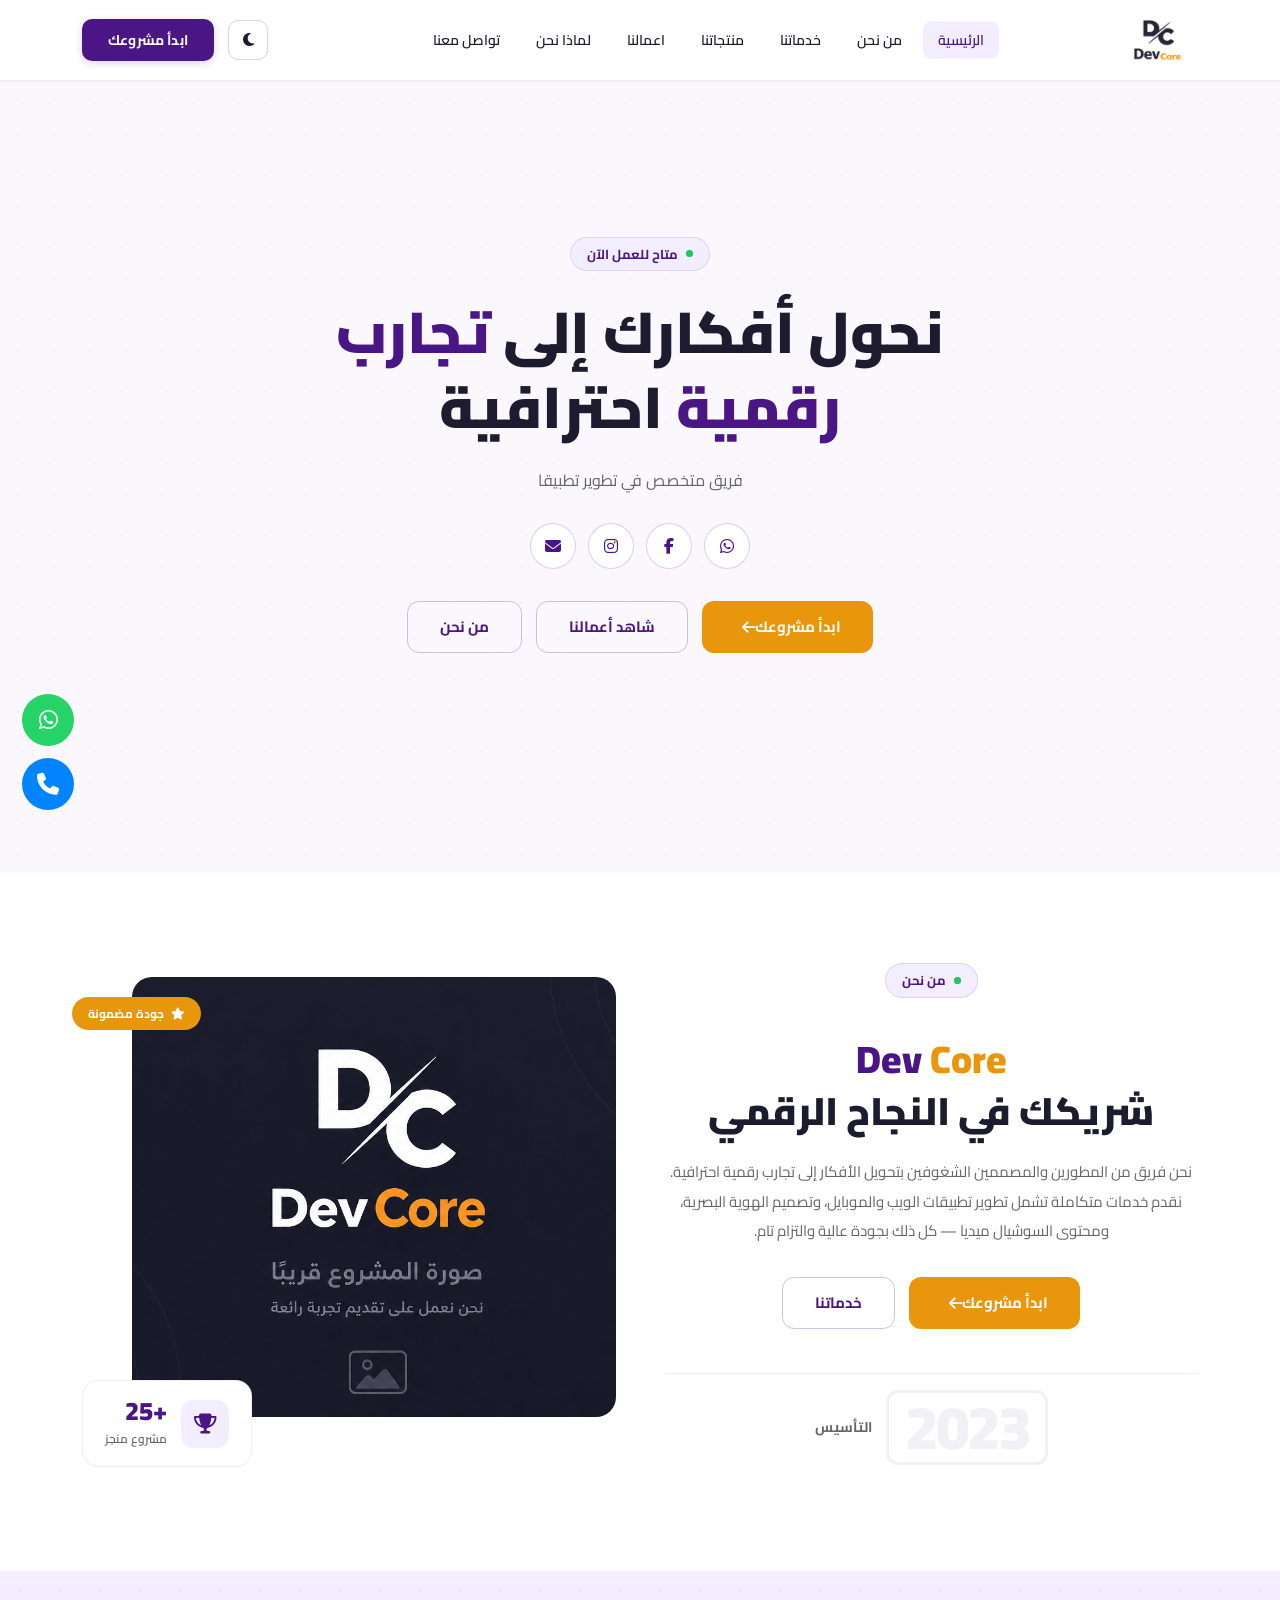
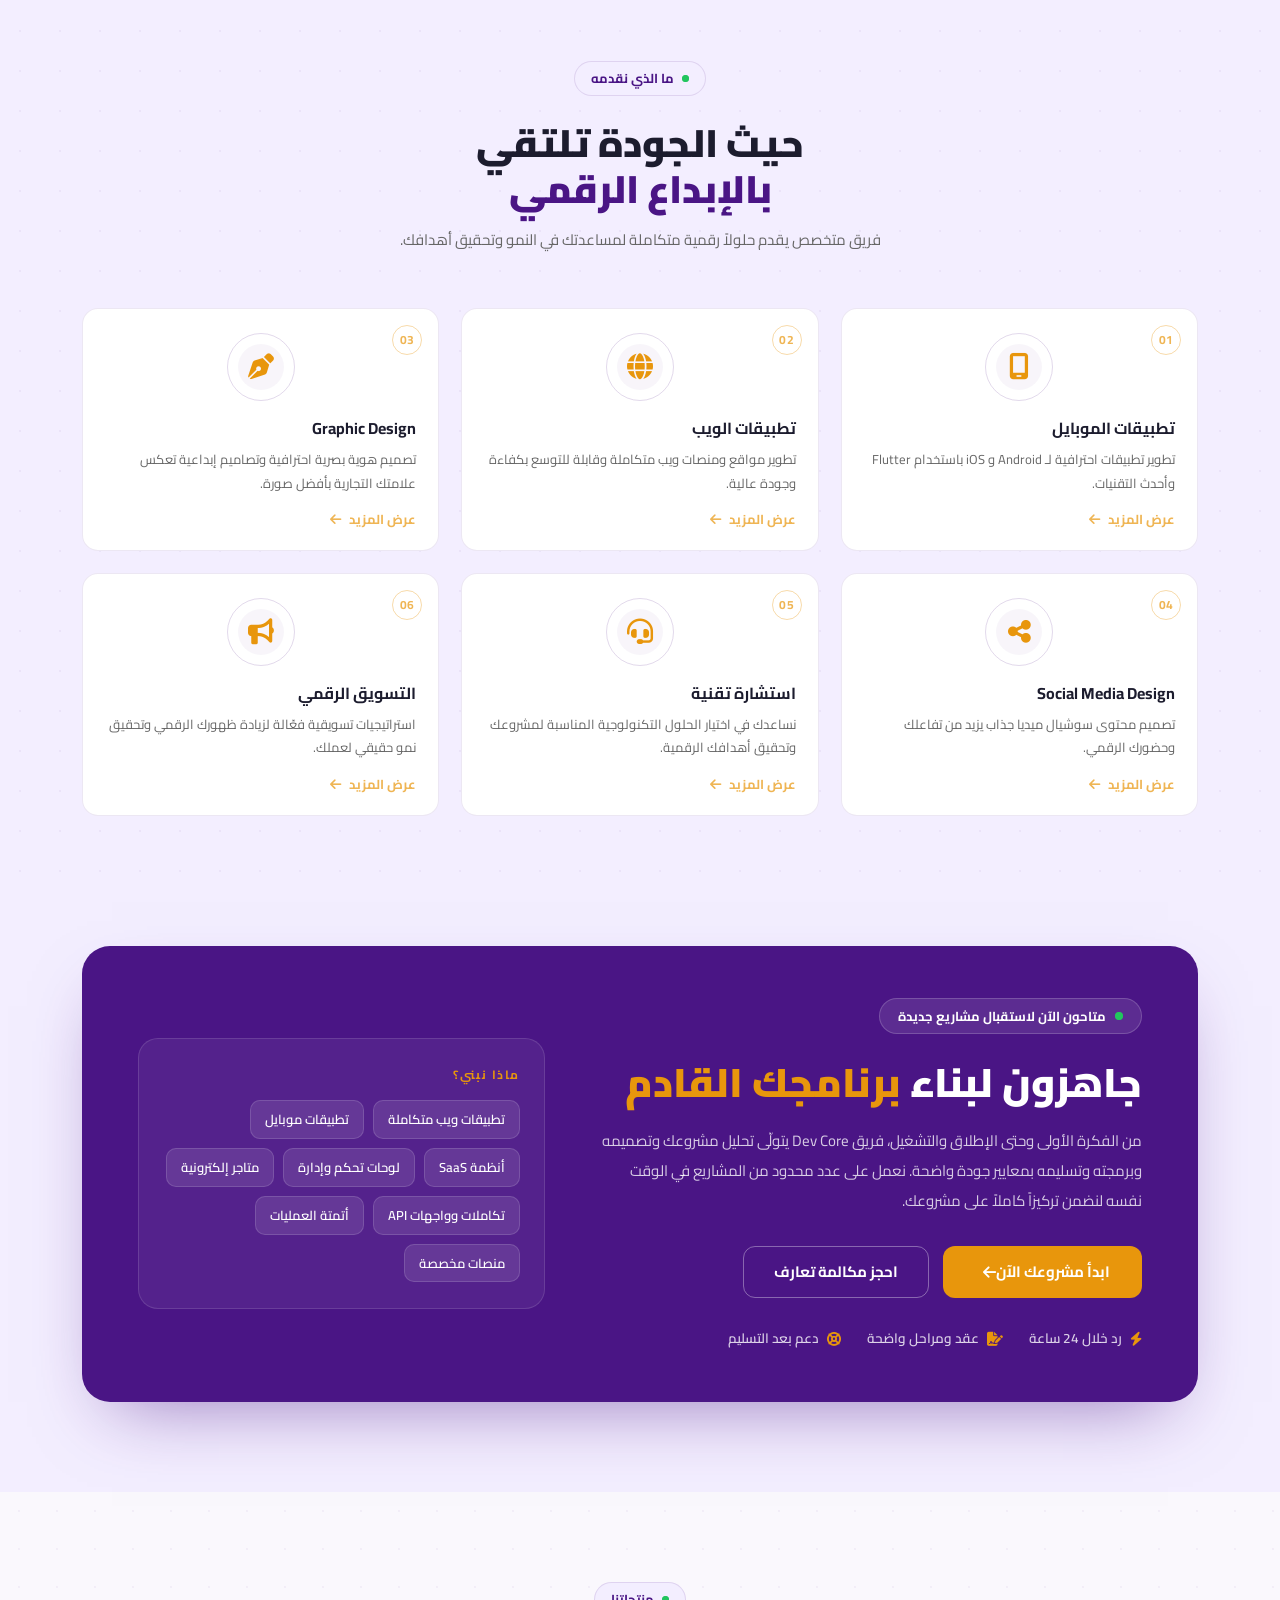
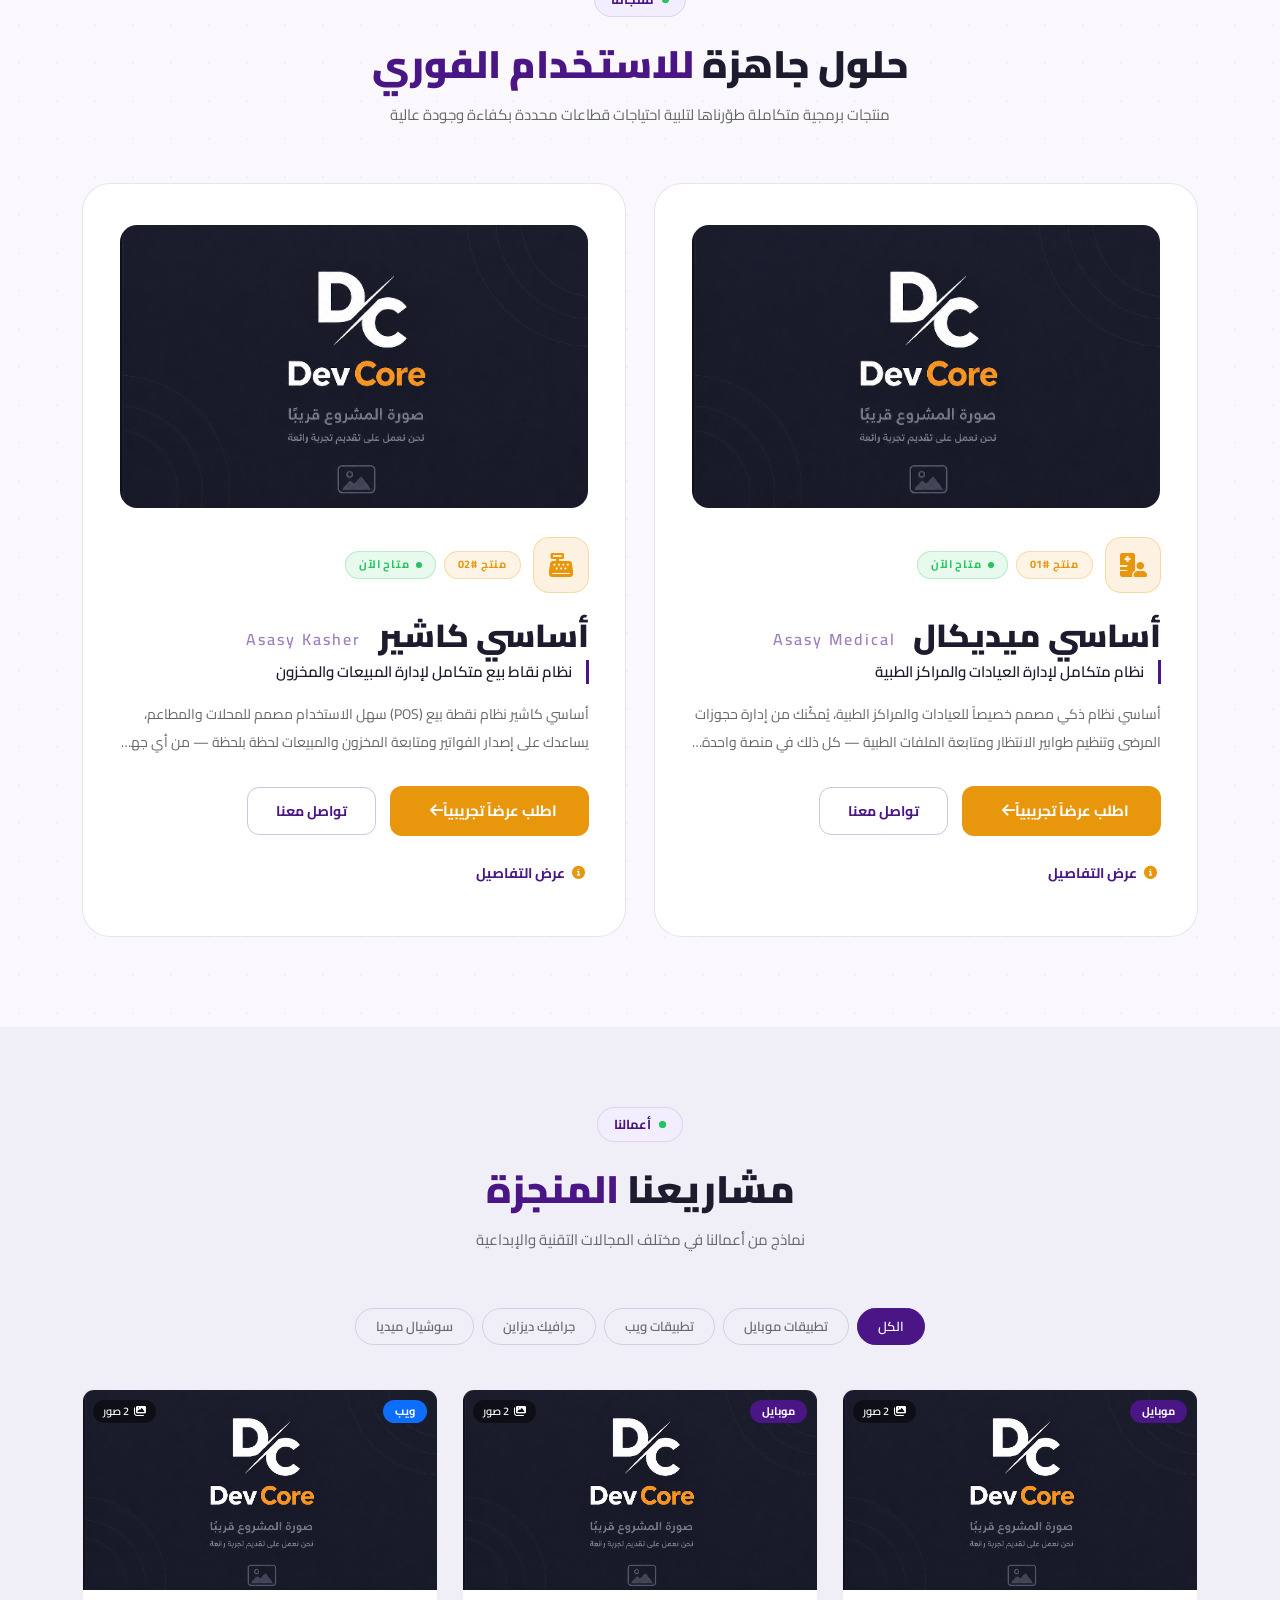
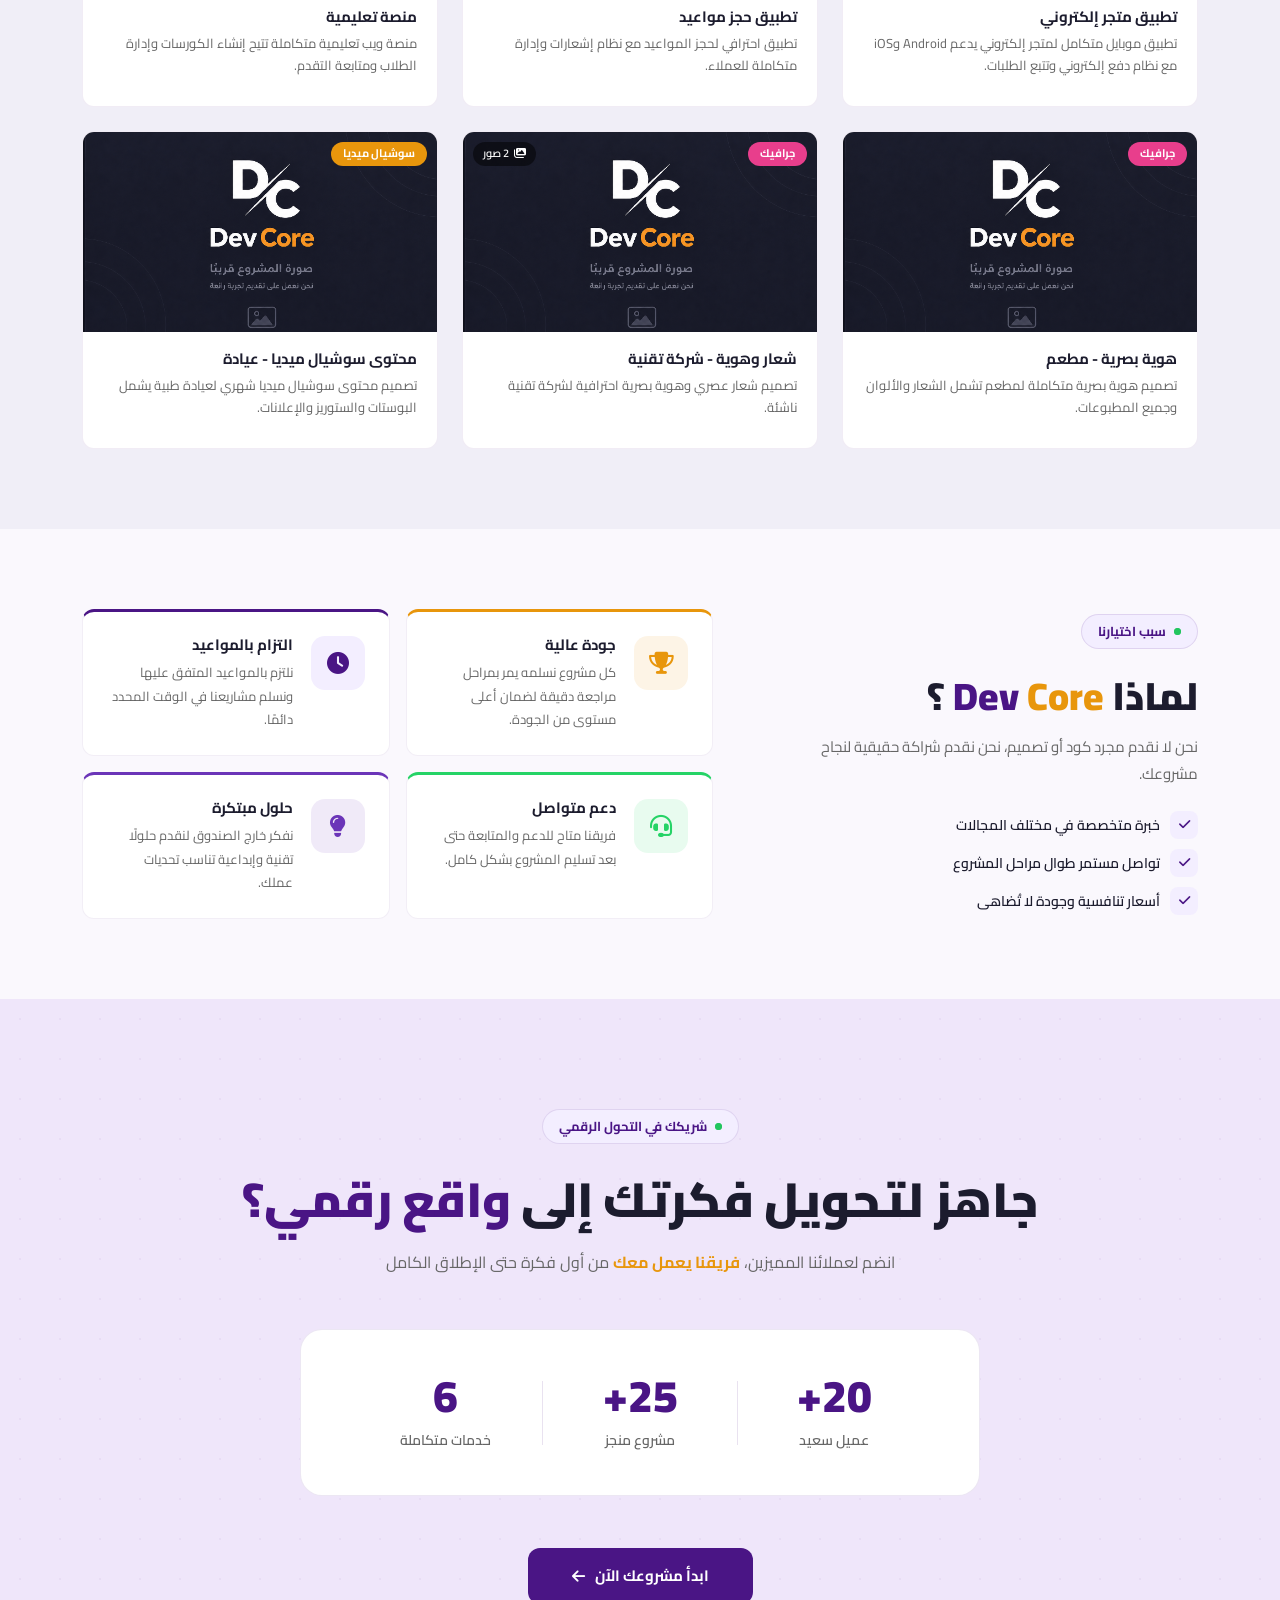
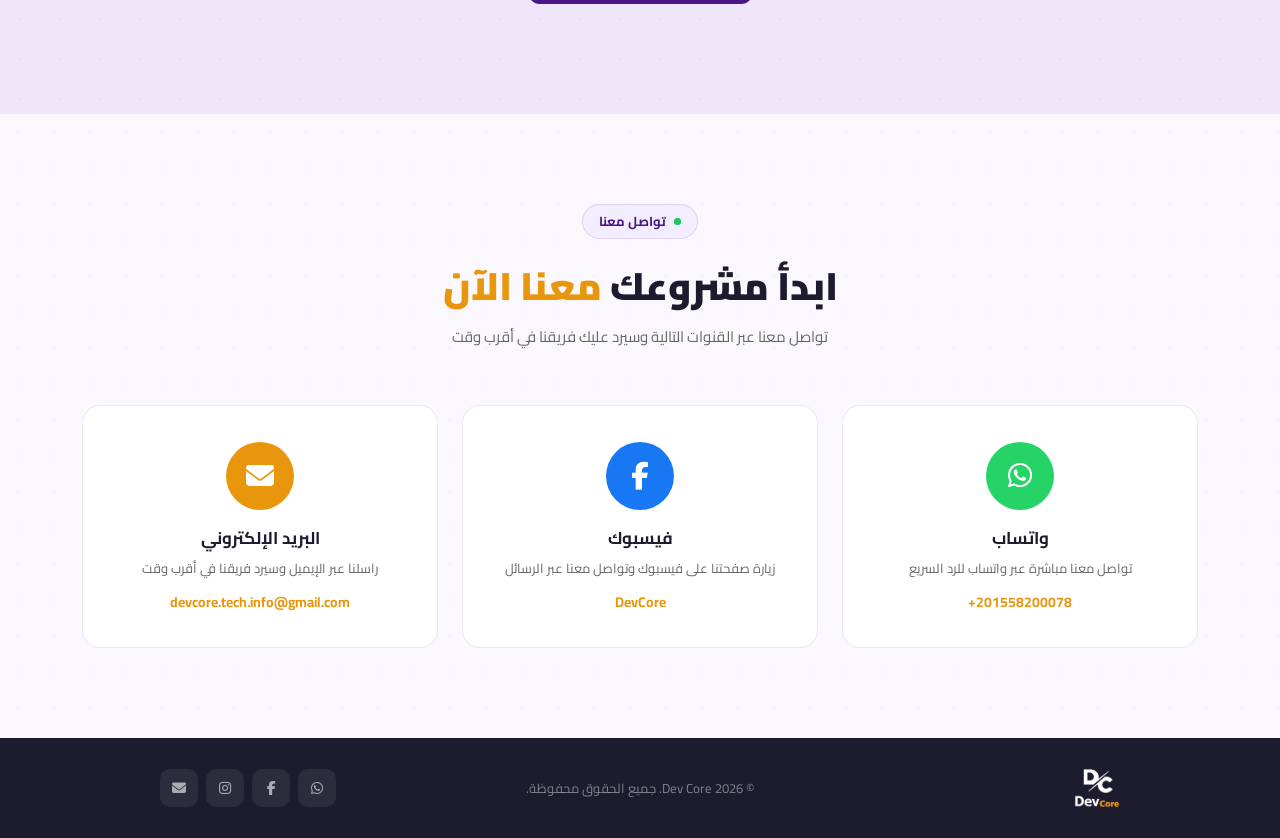
==== commit 1eb22223: "update ui" ====
--- a/index.html
+++ b/index.html
@@ -273,106 +273,57 @@
             أهدافك.
                     </p>
                 </div>
-                <div class="services-grid">
-                    <!-- Row 1: 3 service cards -->
-                    <div class="service-cell" onclick="openServiceModal(0)">
-                        <div class="sc-corner">01</div>
-                        <div class="sc-icon-ring">
-                            <i class="fa fa-mobile-screen"></i>
-                        </div>
-                        <h4>تطبيقات الموبايل</h4>
-                        <p>
-                            تطوير تطبيقات احترافية لـ Android و iOS باستخدام Flutter وأحدث
-            التقنيات.
+                <div class="services-grid" id="servicesGrid">
+                    <!-- يتم تحميلها من data/services.json عبر JS -->
+                    <div class="services-loader" id="servicesLoader">
+                        <div class="spinner-border text-purple" role="status"></div>
+                    </div>
+                </div>
+            </div>
+        </section>
+        <!-- ===== ENGAGE / AVAILABILITY ===== -->
+        <section class="engage-section" id="engage">
+            <div class="container">
+                <div class="engage-panel">
+                    <div class="engage-content">
+                        <div class="engage-availability">
+                            <span class="engage-dot"></span>
+                            متاحون الآن لاستقبال مشاريع جديدة
+                        </div>
+                        <h2 class="engage-headline">
+                            جاهزون لبناء
+                            <span>برنامجك القادم</span>
+                        </h2>
+                        <p class="engage-text">
+                            من الفكرة الأولى وحتى الإطلاق والتشغيل، فريق Dev Core يتولّى تحليل مشروعك
+                            وتصميمه وبرمجته وتسليمه بمعايير جودة واضحة. نعمل على عدد محدود من المشاريع
+                            في الوقت نفسه لنضمن تركيزاً كاملاً على مشروعك.
                         </p>
-                        <span class="sc-read-more">
-                            عرض المزيد
-                            <i class="fa fa-arrow-left">
-                            </i
-          >
-                        </span>
-                    </div>
-                    <div class="service-cell" onclick="openServiceModal(1)">
-                        <div class="sc-corner">02</div>
-                        <div class="sc-icon-ring">
-                            <i class="fa fa-globe"></i>
-                        </div>
-                        <h4>تطبيقات الويب</h4>
-                        <p>
-                            تطوير مواقع ومنصات ويب متكاملة وقابلة للتوسع بكفاءة وجودة عالية.
-                        </p>
-                        <span class="sc-read-more">
-                            عرض المزيد
-                            <i class="fa fa-arrow-left">
-                            </i
-          >
-                        </span>
-                    </div>
-                    <div class="service-cell" onclick="openServiceModal(2)">
-                        <div class="sc-corner">03</div>
-                        <div class="sc-icon-ring">
-                            <i class="fa fa-pen-nib"></i>
-                        </div>
-                        <h4>Graphic Design</h4>
-                        <p>
-                            تصميم هوية بصرية احترافية وتصاميم إبداعية تعكس علامتك التجارية بأفضل
-            صورة.
-                        </p>
-                        <span class="sc-read-more">
-                            عرض المزيد
-                            <i class="fa fa-arrow-left">
-                            </i
-          >
-                        </span>
-                    </div>
-                    <!-- Row 2: Social | Featured white (center) | CTA dark -->
-                    <div class="service-cell" onclick="openServiceModal(3)">
-                        <div class="sc-corner">04</div>
-                        <div class="sc-icon-ring">
-                            <i class="fa fa-share-nodes"></i>
-                        </div>
-                        <h4>Social Media Design</h4>
-                        <p>تصميم محتوى سوشيال ميديا جذاب يزيد من تفاعلك وحضورك الرقمي.</p>
-                        <span class="sc-read-more">
-                            عرض المزيد
-                            <i class="fa fa-arrow-left">
-                            </i
-          >
-                        </span>
-                    </div>
-                    <div class="service-cell" onclick="openServiceModal(4)">
-                        <div class="sc-corner">05</div>
-                        <div class="sc-icon-ring">
-                            <i class="fa fa-headset"></i>
-                        </div>
-                        <h4>استشارة تقنية</h4>
-                        <p>
-                            نساعدك في اختيار الحلول التكنولوجية المناسبة لمشروعك وتحقيق أهدافك
-            الرقمية.
-                        </p>
-                        <span class="sc-read-more">
-                            عرض المزيد
-                            <i class="fa fa-arrow-left">
-                            </i
-          >
-                        </span>
-                    </div>
-                    <div class="service-cell" onclick="openServiceModal(5)">
-                        <div class="sc-corner">06</div>
-                        <div class="sc-icon-ring">
-                            <i class="fa fa-bullhorn"></i>
-                        </div>
-                        <h4>التسويق الرقمي</h4>
-                        <p>
-                            استراتيجيات تسويقية فعّالة لزيادة ظهورك الرقمي وتحقيق نمو حقيقي
-            لعملك.
-                        </p>
-                        <span class="sc-read-more">
-                            عرض المزيد
-                            <i class="fa fa-arrow-left">
-                            </i
-          >
-                        </span>
+                        <div class="engage-actions">
+                            <a href="#contact" class="btn-primary-gold">
+                                ابدأ مشروعك الآن
+                                <i class="fa fa-arrow-left ms-2"></i>
+                            </a>
+                            <a href="#contact" class="engage-btn-outline">احجز مكالمة تعارف</a>
+                        </div>
+                        <ul class="engage-meta">
+                            <li><i class="fa fa-bolt"></i> رد خلال 24 ساعة</li>
+                            <li><i class="fa fa-file-signature"></i> عقد ومراحل واضحة</li>
+                            <li><i class="fa fa-life-ring"></i> دعم بعد التسليم</li>
+                        </ul>
+                    </div>
+                    <div class="engage-build">
+                        <span class="engage-build-label">ماذا نبني؟</span>
+                        <div class="engage-tags">
+                            <span>تطبيقات ويب متكاملة</span>
+                            <span>تطبيقات موبايل</span>
+                            <span>أنظمة SaaS</span>
+                            <span>لوحات تحكم وإدارة</span>
+                            <span>متاجر إلكترونية</span>
+                            <span>تكاملات وواجهات API</span>
+                            <span>أتمتة العمليات</span>
+                            <span>منصات مخصصة</span>
+                        </div>
                     </div>
                 </div>
             </div>
--- a/css/style.css
+++ b/css/style.css
@@ -1159,6 +1159,13 @@
     margin: 24px 0 0;
 }
 
+.services-loader {
+    grid-column: 1 / -1;
+    display: flex;
+    justify-content: center;
+    padding: 40px 0;
+}
+
 .service-cell {
     background: var(--white);
     border: 1px solid rgba(74, 21, 133, 0.1);
@@ -1287,6 +1294,198 @@
 .service-cell:hover .sc-read-more {
     opacity: 1;
     gap: 12px;
+}
+
+
+/* ============================================
+   ENGAGE / AVAILABILITY SECTION
+============================================ */
+.engage-section {
+    padding: 40px 0 90px;
+    background: var(--bg-services);
+    position: relative;
+    z-index: 1;
+}
+
+.engage-panel {
+    position: relative;
+    overflow: hidden;
+    display: grid;
+    grid-template-columns: 1.35fr 1fr;
+    gap: 48px;
+    align-items: center;
+    padding: 52px 56px;
+    border-radius: 28px;
+    background: var(--purple);
+    color: #fff;
+    box-shadow: 0 30px 70px -30px rgba(74, 21, 133, 0.55);
+}
+
+.engage-content,
+.engage-build {
+    position: relative;
+    z-index: 1;
+}
+
+.engage-availability {
+    display: inline-flex;
+    align-items: center;
+    gap: 9px;
+    background: rgba(255, 255, 255, 0.1);
+    border: 1px solid rgba(255, 255, 255, 0.18);
+    font-size: 13px;
+    font-weight: 700;
+    padding: 7px 18px;
+    border-radius: 100px;
+    margin-bottom: 22px;
+}
+
+.engage-dot {
+    position: relative;
+    width: 8px;
+    height: 8px;
+    border-radius: 50%;
+    background: #22c55e;
+    flex-shrink: 0;
+}
+
+.engage-dot::after {
+    content: '';
+    position: absolute;
+    inset: 0;
+    border-radius: 50%;
+    border: 1.5px solid #22c55e;
+    animation: pulse-dot 2s ease-out infinite;
+}
+
+.engage-headline {
+    font-size: clamp(1.7rem, 3.4vw, 2.5rem);
+    font-weight: 900;
+    line-height: 1.35;
+    margin-bottom: 16px;
+}
+
+.engage-headline span {
+    color: var(--gold);
+}
+
+.engage-text {
+    font-size: 15px;
+    line-height: 2;
+    color: rgba(255, 255, 255, 0.78);
+    max-width: 560px;
+    margin-bottom: 30px;
+}
+
+.engage-actions {
+    display: flex;
+    flex-wrap: wrap;
+    gap: 14px;
+    margin-bottom: 30px;
+}
+
+.engage-btn-outline {
+    display: inline-flex;
+    align-items: center;
+    padding: 13px 30px;
+    border-radius: var(--radius);
+    border: 1.5px solid rgba(255, 255, 255, 0.35);
+    color: #fff;
+    font-weight: 700;
+    font-size: 15px;
+    text-decoration: none;
+    transition: background 0.2s, border-color 0.2s;
+}
+
+.engage-btn-outline:hover {
+    background: rgba(255, 255, 255, 0.12);
+    border-color: #fff;
+    color: #fff;
+}
+
+.engage-meta {
+    list-style: none;
+    display: flex;
+    flex-wrap: wrap;
+    gap: 10px 26px;
+    padding: 0;
+    margin: 0;
+}
+
+.engage-meta li {
+    display: flex;
+    align-items: center;
+    gap: 8px;
+    font-size: 13.5px;
+    font-weight: 600;
+    color: rgba(255, 255, 255, 0.8);
+}
+
+.engage-meta i {
+    color: var(--gold);
+    font-size: 14px;
+}
+
+.engage-build {
+    background: rgba(255, 255, 255, 0.06);
+    border: 1px solid rgba(255, 255, 255, 0.12);
+    border-radius: 20px;
+    padding: 26px 24px;
+}
+
+.engage-build-label {
+    display: block;
+    font-size: 12px;
+    font-weight: 700;
+    letter-spacing: 1.5px;
+    text-transform: uppercase;
+    color: var(--gold);
+    margin-bottom: 16px;
+}
+
+.engage-tags {
+    display: flex;
+    flex-wrap: wrap;
+    gap: 9px;
+}
+
+.engage-tags span {
+    background: rgba(255, 255, 255, 0.1);
+    border: 1px solid rgba(255, 255, 255, 0.14);
+    font-size: 13px;
+    font-weight: 600;
+    padding: 8px 14px;
+    border-radius: 10px;
+}
+
+[data-theme="dark"] .engage-panel {
+    background: #1f0942;
+    box-shadow: 0 30px 70px -34px rgba(0, 0, 0, 0.7);
+}
+
+@media (max-width: 900px) {
+    .engage-panel {
+        grid-template-columns: 1fr;
+        gap: 30px;
+        padding: 40px 28px;
+    }
+}
+
+@media (max-width: 575px) {
+    .engage-section {
+        padding: 30px 0 60px;
+    }
+
+    .engage-panel {
+        padding: 32px 20px;
+        border-radius: 22px;
+    }
+
+    .engage-actions .btn-primary-gold,
+    .engage-actions .engage-btn-outline {
+        width: 100%;
+        justify-content: center;
+    }
 }
 
 
@@ -3280,7 +3479,10 @@
     }
 
     .why-features {
-        align-items: center;
+        align-items: stretch;
+        width: fit-content;
+        max-width: 100%;
+        margin-inline: auto;
     }
 
     .navbar.nav-scrolled .container {
@@ -4180,4 +4382,65 @@
 /* ---- Scroll top ---- */
 [data-theme="dark"] .scroll-top {
     background: #1e0654;
+}
+
+/* =============================================
+   MOBILE SLIDERS — Services & Projects (<= 767px)
+============================================= */
+@media (max-width: 767px) {
+    /* --- Services slider --- */
+    .services-grid {
+        display: flex;
+        grid-template-columns: none;
+        flex-wrap: nowrap;
+        align-items: stretch;
+        gap: 14px;
+        overflow-x: auto;
+        overflow-y: visible;
+        scroll-snap-type: x mandatory;
+        scroll-padding-inline: 12px;
+        -webkit-overflow-scrolling: touch;
+        scrollbar-width: none;
+        margin-inline: -12px;
+        padding: 4px 12px 16px;
+    }
+
+    .services-grid::-webkit-scrollbar {
+        display: none;
+    }
+
+    .services-grid .service-cell {
+        flex: 0 0 80%;
+        max-width: 80%;
+        scroll-snap-align: center;
+    }
+
+    /* --- Projects slider --- (#projectsGrid is a .row, keeps its own -12px gutter margins) */
+    #projectsGrid {
+        flex-wrap: nowrap;
+        align-items: stretch;
+        overflow-x: auto;
+        overflow-y: visible;
+        scroll-snap-type: x mandatory;
+        scroll-padding-inline: 12px;
+        -webkit-overflow-scrolling: touch;
+        scrollbar-width: none;
+        padding-bottom: 14px;
+    }
+
+    #projectsGrid::-webkit-scrollbar {
+        display: none;
+    }
+
+    #projectsGrid > .project-item {
+        flex: 0 0 82%;
+        max-width: 82%;
+        scroll-snap-align: center;
+    }
+
+    /* subtle "swipe" hint under each slider */
+    .services-grid,
+    #projectsGrid {
+        scroll-behavior: smooth;
+    }
 }
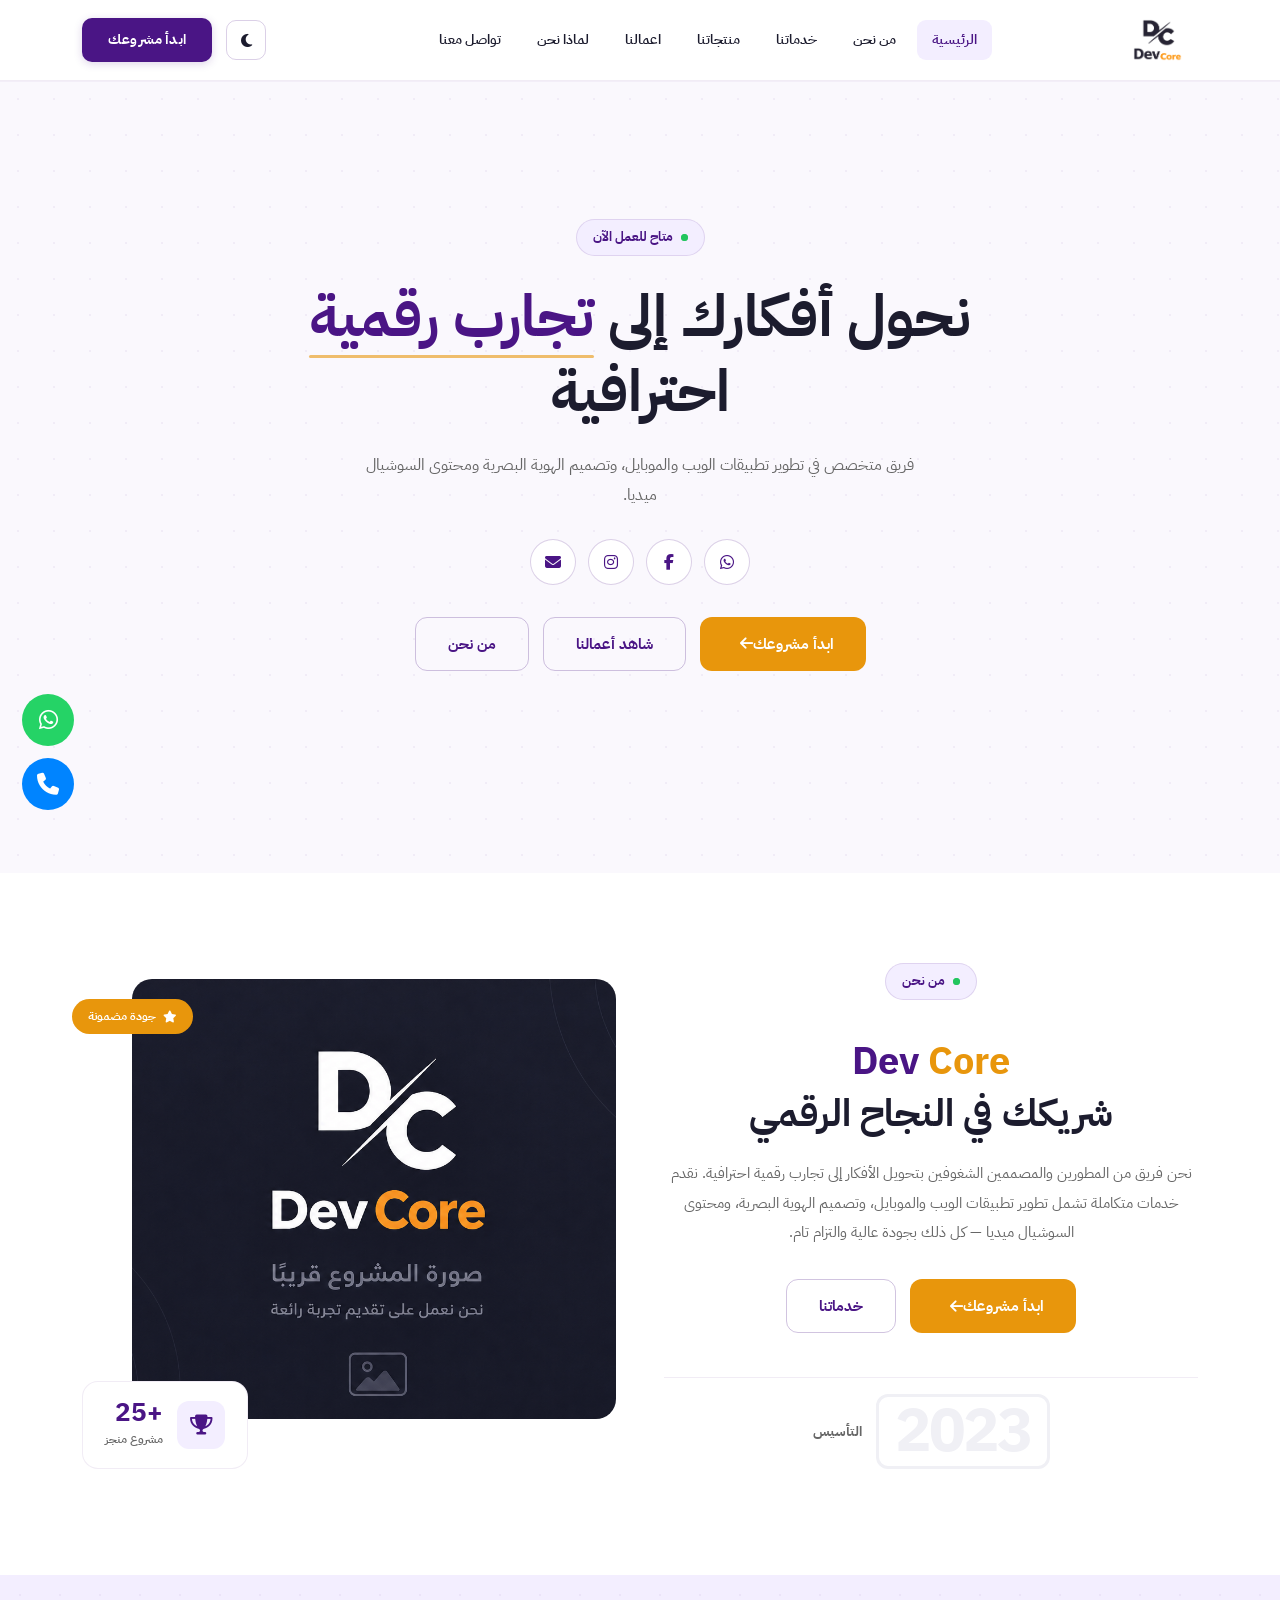
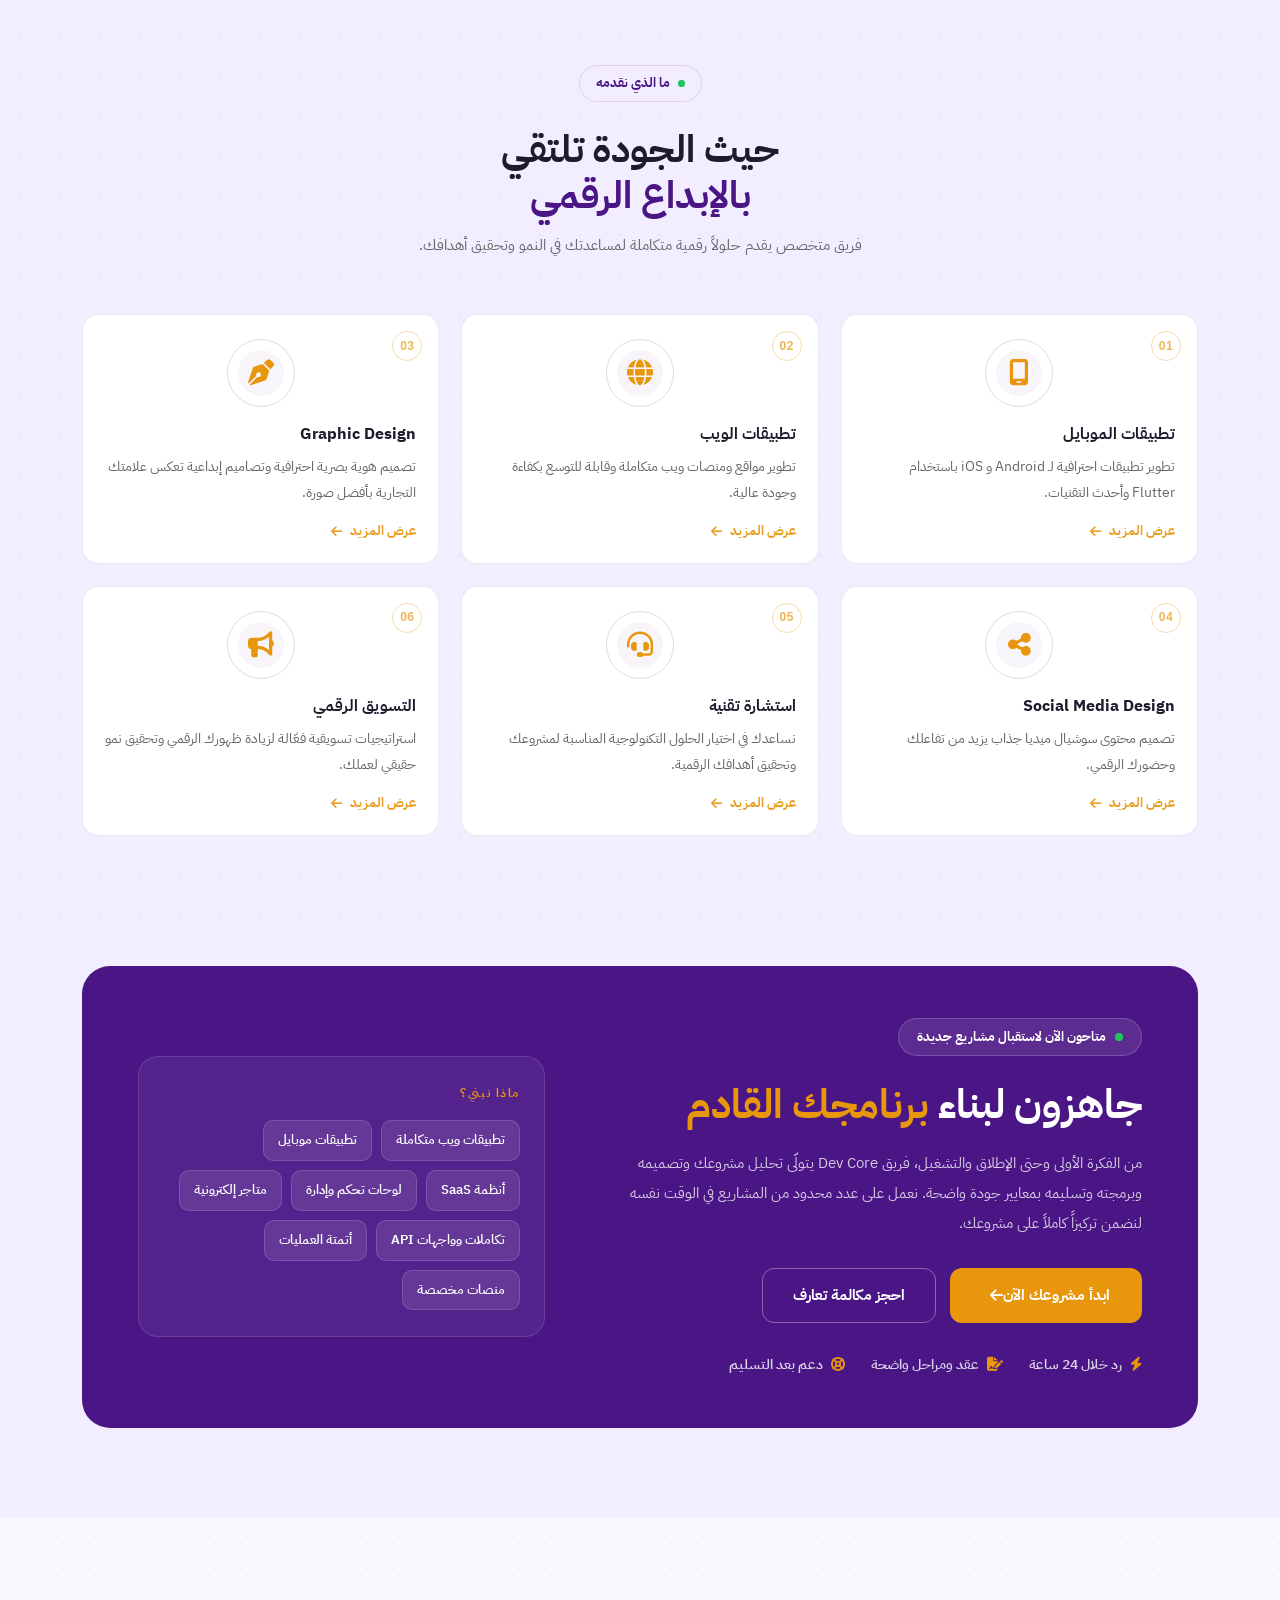
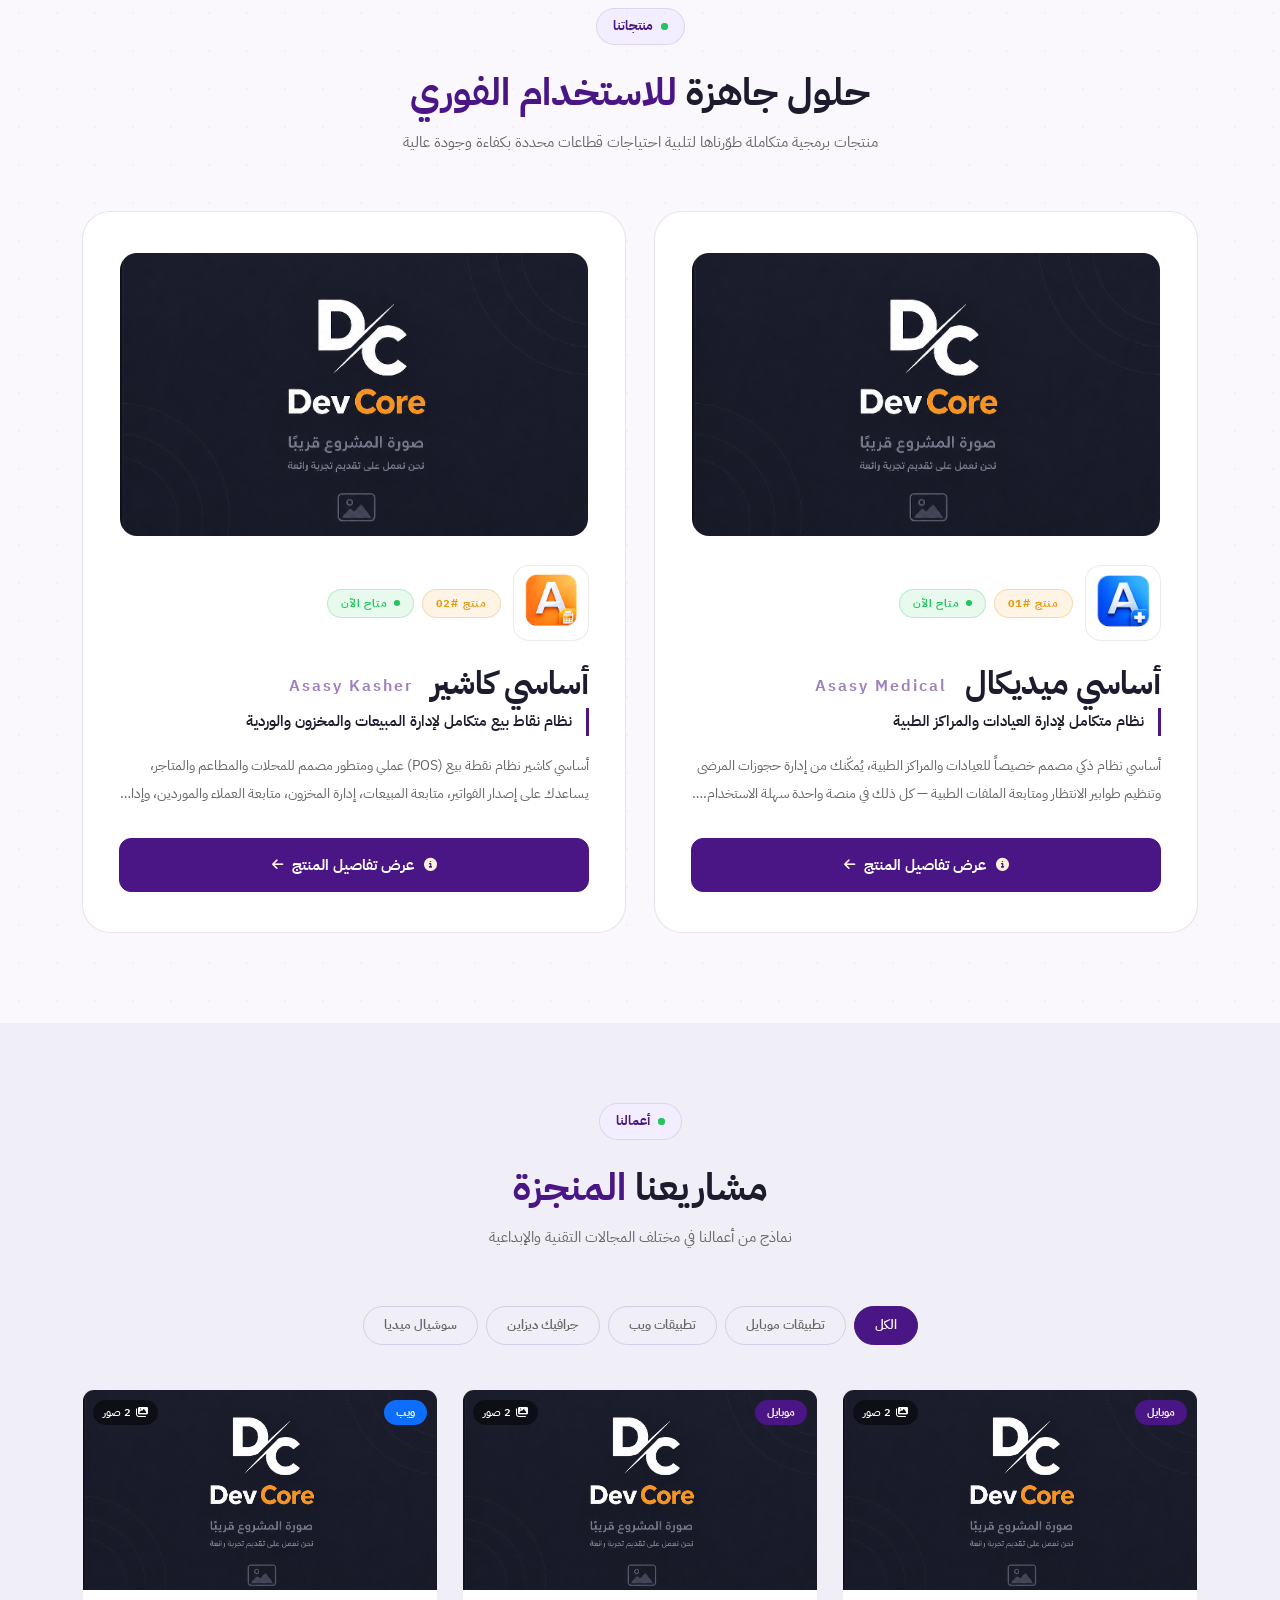
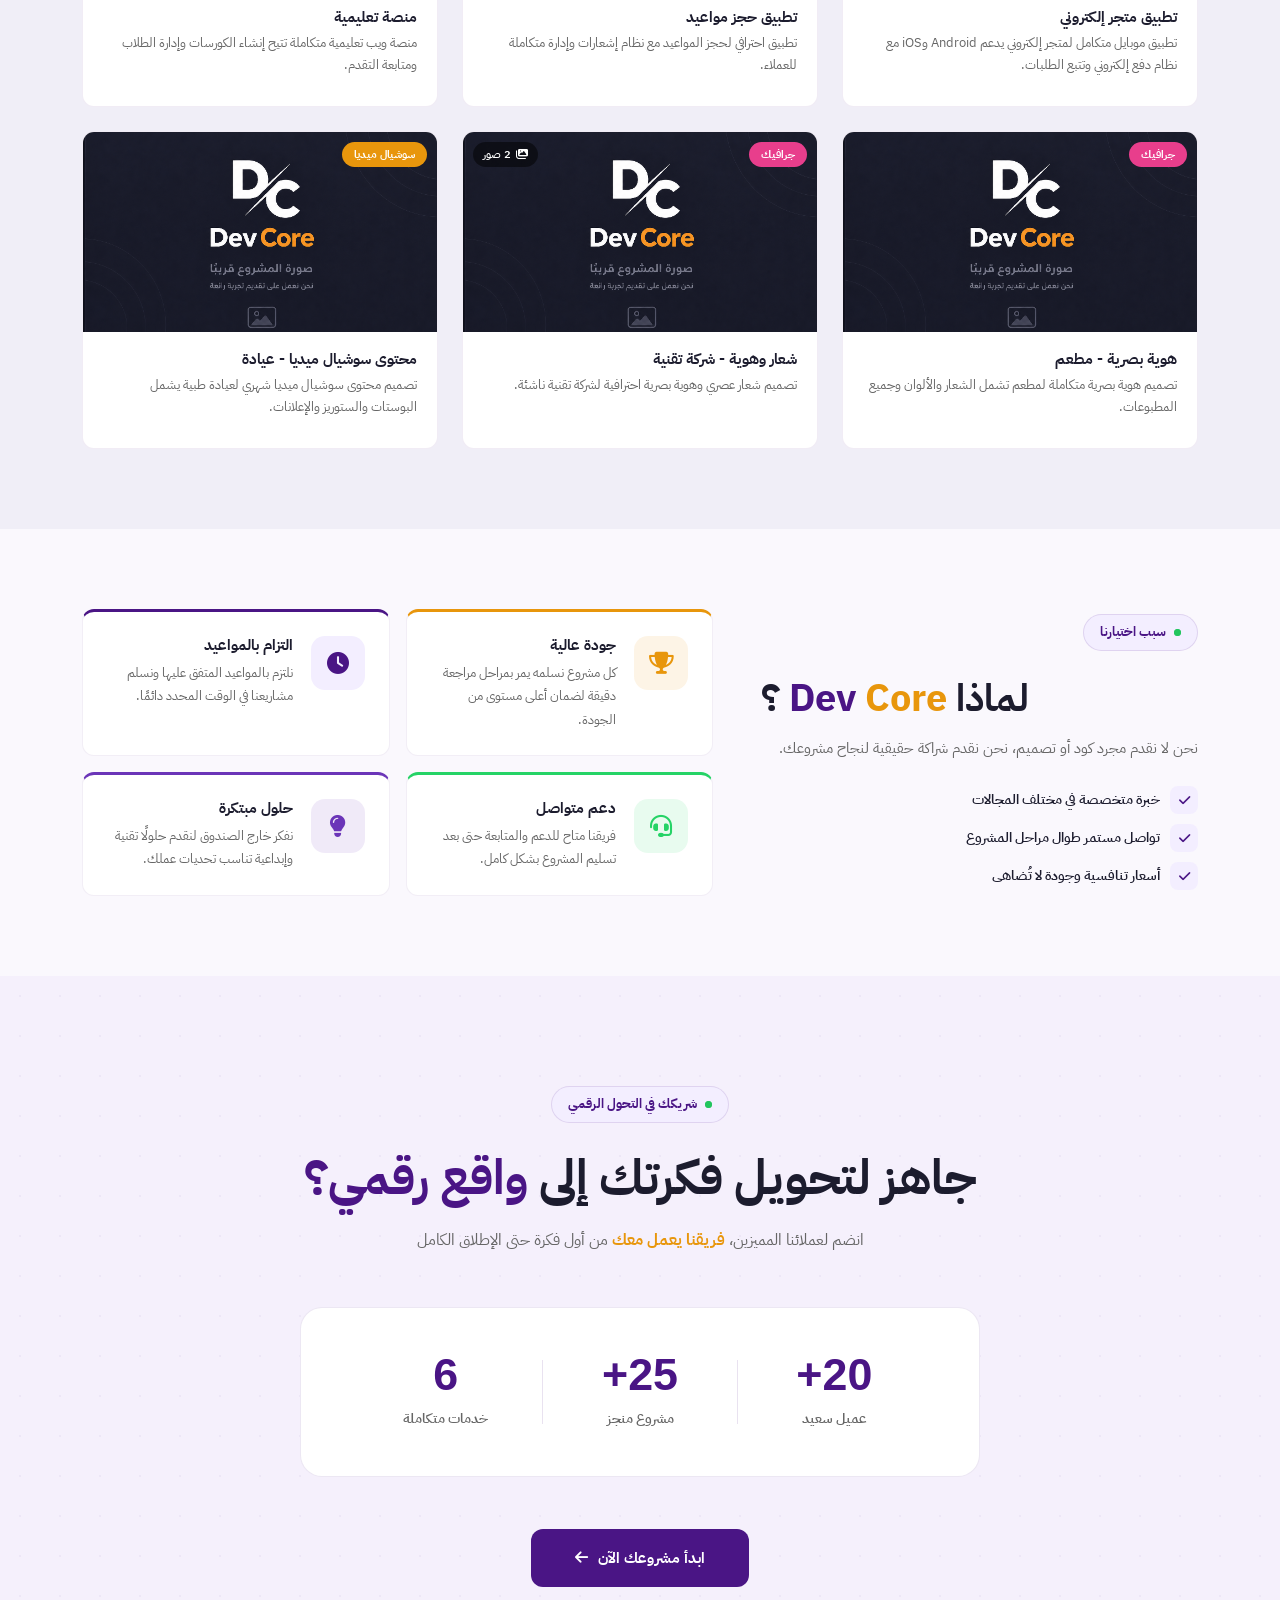
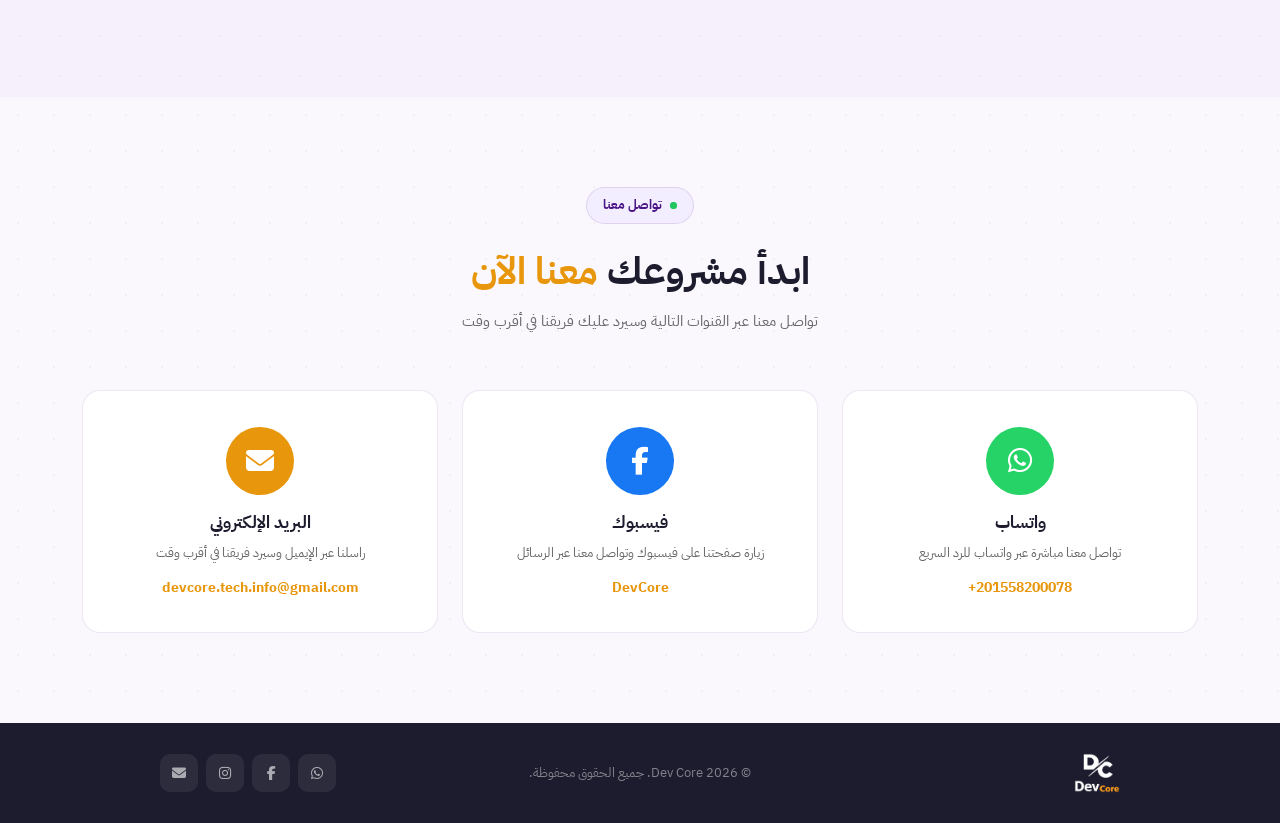
==== commit 97d91363: "add product details page" ====
--- a/index.html
+++ b/index.html
@@ -47,7 +47,7 @@
         </script>
         <link rel="stylesheet" href="https://cdn.jsdelivr.net/npm/bootstrap@5.3.2/dist/css/bootstrap.min.css">
         <link rel="stylesheet" href="https://cdnjs.cloudflare.com/ajax/libs/font-awesome/6.5.0/css/all.min.css">
-        <link href="https://fonts.googleapis.com/css2?family=Cairo:wght@400;600;700;900&display=swap" rel="stylesheet">
+        <link href="https://fonts.googleapis.com/css2?family=IBM+Plex+Sans+Arabic:wght@400;500;600;700&display=swap" rel="stylesheet">
         <link rel="stylesheet" href="css/style.css">
         <!-- ===== Structured Data ===== -->
         <script type="application/ld+json">
@@ -307,9 +307,15 @@
                             <a href="#contact" class="engage-btn-outline">احجز مكالمة تعارف</a>
                         </div>
                         <ul class="engage-meta">
-                            <li><i class="fa fa-bolt"></i> رد خلال 24 ساعة</li>
-                            <li><i class="fa fa-file-signature"></i> عقد ومراحل واضحة</li>
-                            <li><i class="fa fa-life-ring"></i> دعم بعد التسليم</li>
+                            <li>
+                                <i class="fa fa-bolt"></i> رد خلال 24 ساعة
+                            </li>
+                            <li>
+                                <i class="fa fa-file-signature"></i> عقد ومراحل واضحة
+                            </li>
+                            <li>
+                                <i class="fa fa-life-ring"></i> دعم بعد التسليم
+                            </li>
                         </ul>
                     </div>
                     <div class="engage-build">
--- a/css/style.css
+++ b/css/style.css
@@ -2,6 +2,7 @@
    VARIABLES
 ============================================ */
 :root {
+    --font-ui: 'IBM Plex Sans Arabic', sans-serif;
     --purple: #4a1585;
     --purple-soft: #6b35b8;
     --purple-pale: #f3eeff;
@@ -23,7 +24,7 @@
     --bg-products: #faf8fd;
     --bg-projects: #f0eef7;
     --bg-why: #faf8fd;
-    --bg-cta: #efe6fa;
+    --bg-cta: #f5f0fc;
     --bg-contact: #faf8fd;
 }
 
@@ -55,12 +56,60 @@
 }
 
 body {
-    font-family: 'Cairo', sans-serif;
+    font-family: var(--font-ui);
     color: var(--text);
     background: var(--white);
     overflow-x: hidden;
-    line-height: 1.6;
+    font-size: 16px;
+    line-height: 1.75;
     padding-top: 81px;
+}
+
+h1,
+h2,
+h3,
+h4,
+h5,
+h6,
+p {
+    letter-spacing: 0;
+}
+
+p {
+    line-height: 1.85;
+}
+
+.navbar-nav .nav-link {
+    font-size: 15px;
+}
+
+.btn-primary-gold,
+.btn-ghost,
+.btn-nav-cta,
+.pcf-btn-details,
+.pcf-btn-ghost {
+    font-size: 15px;
+}
+
+.hero-desc,
+.about-desc,
+.section-title p,
+.pcf-desc {
+    line-height: 1.9;
+}
+
+.hero-actions,
+.about-actions,
+.pcf-actions {
+    gap: 16px;
+}
+
+button,
+a,
+input,
+textarea,
+select {
+    font-family: var(--font-ui) !important;
 }
 
 img {
@@ -181,6 +230,8 @@
         border-radius: 16px;
         padding: 10px;
         margin-top: 12px;
+        max-height: calc(100vh - 105px);
+        overflow-y: auto;
         box-shadow: 0 16px 40px rgba(74, 21, 133, 0.12);
     }
 
@@ -189,7 +240,7 @@
     }
 
     .navbar-nav .nav-link {
-        padding: 13px 16px !important;
+        padding: 10px 16px !important;
         border-radius: 10px;
     }
 }
@@ -287,22 +338,32 @@
     }
 }
 
-.hero-eyebrow,
+.hero-center-content .hero-eyebrow,
+.hero-title,
+.hero-desc,
 .hero-social,
 .hero-actions {
-    animation: heroFadeUp 0.8s cubic-bezier(0.16, 1, 0.3, 1) both;
-}
-
-.hero-eyebrow {
+    animation: heroFadeUp 0.7s cubic-bezier(0.16, 1, 0.3, 1) both;
+}
+
+.hero-center-content .hero-eyebrow {
     animation-delay: 0s;
 }
 
+.hero-title {
+    animation-delay: 0.08s;
+}
+
+.hero-desc {
+    animation-delay: 0.16s;
+}
+
 .hero-social {
-    animation-delay: 4s;
+    animation-delay: 0.24s;
 }
 
 .hero-actions {
-    animation-delay: 4.15s;
+    animation-delay: 0.32s;
 }
 
 /* --- Eyebrow --- */
@@ -335,17 +396,17 @@
     inset: 0;
     border-radius: 50%;
     border: 1.5px solid #22c55e;
-    animation: pulse-dot 2s ease-out infinite;
+    animation: pulse-dot 2.6s ease-out infinite;
 }
 
 @keyframes pulse-dot {
     0% {
         transform: scale(1);
-        opacity: 0.7;
+        opacity: 0.6;
     }
 
     100% {
-        transform: scale(2.6);
+        transform: scale(2);
         opacity: 0;
     }
 }
@@ -357,7 +418,6 @@
     color: var(--text);
     line-height: 1.3;
     margin-bottom: 20px;
-    opacity: 0;
 }
 
 .title-highlight {
@@ -386,7 +446,6 @@
     max-width: 560px;
     margin-left: auto;
     margin-right: auto;
-    opacity: 0;
 }
 
 /* --- Social Icons --- */
@@ -411,42 +470,12 @@
     transition: all 0.22s;
     background: var(--white);
     box-shadow: none;
-    animation: socialFloat 2.6s ease-in-out infinite;
-}
-
-.hero-social-btn:nth-child(1) {
-    animation-delay: 0s;
-}
-
-.hero-social-btn:nth-child(2) {
-    animation-delay: 0.2s;
-}
-
-.hero-social-btn:nth-child(3) {
-    animation-delay: 0.4s;
-}
-
-.hero-social-btn:nth-child(4) {
-    animation-delay: 0.6s;
-}
-
-@keyframes socialFloat {
-
-    0%,
-    100% {
-        transform: translateY(0);
-    }
-
-    50% {
-        transform: translateY(-8px);
-    }
 }
 
 .hero-social-btn:hover {
     background: var(--purple);
     color: var(--white);
     border-color: var(--purple);
-    animation-play-state: paused;
     transform: translateY(-3px);
     box-shadow: none;
 }
@@ -529,8 +558,8 @@
 }
 
 .hstat-label {
-    font-size: 12px;
-    color: var(--gray-400);
+    font-size: 13px;
+    color: var(--gray-600);
     margin-top: 4px;
 }
 
@@ -566,7 +595,7 @@
     top: 0;
     right: 0;
     z-index: 2;
-    animation: float-browser 5s ease-in-out infinite;
+    animation: float-browser 7s ease-in-out infinite;
 }
 
 .browser-bar {
@@ -692,7 +721,7 @@
     flex-direction: column;
     overflow: hidden;
     z-index: 4;
-    animation: float-mobile 5s ease-in-out infinite 1.5s;
+    animation: float-mobile 7s ease-in-out infinite 1.5s;
     box-shadow: none;
 }
 
@@ -804,7 +833,7 @@
     left: 10px;
     padding: 14px;
     z-index: 2;
-    animation: float-design 5s ease-in-out infinite 0.8s;
+    animation: float-design 7s ease-in-out infinite 0.8s;
 }
 
 .design-palette {
@@ -898,7 +927,7 @@
 .chip-flutter {
     top: 85px;
     left: -6px;
-    animation: float-chip 4s ease-in-out infinite 0.3s;
+    animation: float-chip 6s ease-in-out infinite 0.3s;
 }
 
 .chip-flutter i {
@@ -908,7 +937,7 @@
 .chip-laravel {
     top: 175px;
     left: 4px;
-    animation: float-chip 4s ease-in-out infinite 1s;
+    animation: float-chip 6s ease-in-out infinite 1s;
 }
 
 .chip-laravel i {
@@ -918,7 +947,7 @@
 .chip-design {
     top: 260px;
     left: -2px;
-    animation: float-chip 4s ease-in-out infinite 1.8s;
+    animation: float-chip 6s ease-in-out infinite 1.8s;
 }
 
 .chip-design i {
@@ -940,7 +969,7 @@
     padding: 9px 22px;
     box-shadow: none;
     z-index: 5;
-    animation: pulse-center 3s ease-in-out infinite;
+    animation: pulse-center 4s ease-in-out infinite;
 }
 
 /* ---- Illustration Animations ---- */
@@ -952,7 +981,7 @@
     }
 
     50% {
-        transform: translateY(-8px);
+        transform: translateY(-4px);
     }
 }
 
@@ -964,7 +993,7 @@
     }
 
     50% {
-        transform: translateY(-7px) rotate(0.8deg);
+        transform: translateY(-4px) rotate(0.4deg);
     }
 }
 
@@ -976,7 +1005,7 @@
     }
 
     50% {
-        transform: translateY(-10px);
+        transform: translateY(-5px);
     }
 }
 
@@ -988,7 +1017,7 @@
     }
 
     50% {
-        transform: translateX(5px);
+        transform: translateX(3px);
     }
 }
 
@@ -1002,7 +1031,7 @@
 
     50% {
         box-shadow: none;
-        transform: translate(50%, -50%) scale(1.05);
+        transform: translate(50%, -50%) scale(1.02);
     }
 }
 
@@ -1024,23 +1053,20 @@
 
 .pre-title {
     color: var(--gold);
-    font-size: 12px;
+    font-size: 13px;
     font-weight: 700;
-    letter-spacing: 2px;
-    text-transform: uppercase;
     display: block;
     margin-bottom: 10px;
-}
-
-.section-title .pre-title {
-    text-align: right;
 }
 
 .section-title h2 {
     color: var(--text);
     font-size: clamp(1.7rem, 3.5vw, 2.4rem);
     font-weight: 900;
-    text-align: right;
+}
+
+.section-title.text-start p {
+    margin-inline: 0;
 }
 
 .section-title h2 span {
@@ -1191,14 +1217,9 @@
 }
 
 .service-cell:hover {
-    background: var(--purple-pale);
     border-color: rgba(74, 21, 133, 0.22);
     transform: translateY(-4px);
     box-shadow: none;
-}
-
-.service-cell:hover::after {
-    opacity: 1;
 }
 
 .sc-corner {
@@ -1272,8 +1293,8 @@
 
 .service-cell p {
     color: var(--gray-600);
-    font-size: 13px;
-    line-height: 1.8;
+    font-size: 14px;
+    line-height: 1.85;
     margin: 0 0 14px;
 }
 
@@ -1284,7 +1305,7 @@
     color: var(--gold);
     font-size: 13px;
     font-weight: 700;
-    opacity: 0.7;
+    opacity: 0.9;
     transition: opacity 0.2s, gap 0.2s;
     position: relative;
     z-index: 1;
@@ -1318,7 +1339,7 @@
     border-radius: 28px;
     background: var(--purple);
     color: #fff;
-    box-shadow: 0 30px 70px -30px rgba(74, 21, 133, 0.55);
+    box-shadow: none;
 }
 
 .engage-content,
@@ -1460,7 +1481,7 @@
 
 [data-theme="dark"] .engage-panel {
     background: #1f0942;
-    box-shadow: 0 30px 70px -34px rgba(0, 0, 0, 0.7);
+    box-shadow: none;
 }
 
 @media (max-width: 900px) {
@@ -1535,6 +1556,21 @@
 .svc-modal-icon-wrap i {
     font-size: 36px;
     color: var(--purple);
+}
+
+.svc-modal-icon-wrap:has(.pcf-icon-img) {
+    width: 96px;
+    height: 96px;
+    background: #fff;
+    border: 1px solid rgba(0, 0, 0, 0.08);
+    padding: 6px;
+}
+
+.svc-modal-icon-wrap .pcf-icon-img {
+    width: 100%;
+    height: 100%;
+    object-fit: contain;
+    border-radius: 16px;
 }
 
 .svc-modal-title {
@@ -1816,7 +1852,7 @@
 .no-projects {
     text-align: center;
     padding: 60px 20px;
-    color: var(--gray-400);
+    color: var(--gray-600);
 }
 
 .no-projects i {
@@ -2211,15 +2247,10 @@
 }
 
 .contact-card:hover {
-    background: var(--purple-pale);
     border-color: rgba(74, 21, 133, 0.22);
     transform: translateY(-5px);
     color: var(--text);
     box-shadow: none;
-}
-
-.contact-card:hover::before {
-    opacity: 1;
 }
 
 .contact-icon {
@@ -2712,6 +2743,21 @@
     color: var(--gold);
 }
 
+.pcf-icon-wrap:has(.pcf-icon-img) {
+    width: 76px;
+    height: 76px;
+    background: #fff;
+    border-color: rgba(0, 0, 0, 0.08);
+    padding: 4px;
+}
+
+.pcf-icon-wrap .pcf-icon-img {
+    width: 100%;
+    height: 100%;
+    object-fit: contain;
+    border-radius: 14px;
+}
+
 .pcf-badge-wrap {
     display: flex;
     gap: 8px;
@@ -2840,32 +2886,39 @@
 }
 
 .pcf-btn-details {
-    background: transparent;
-    border: none;
+    width: 100%;
+    justify-content: center;
+    background: var(--purple);
+    border: 1px solid var(--purple);
     color: var(--purple);
     font-weight: 700;
-    font-size: 14px;
+    font-size: 15px;
     font-family: 'Cairo', sans-serif;
     display: inline-flex;
     align-items: center;
-    gap: 7px;
-    padding: 12px 4px;
+    gap: 9px;
+    padding: 13px 20px;
+    border-radius: var(--radius);
+    color: var(--white);
+    text-decoration: none;
     cursor: pointer;
-    transition: gap 0.2s, color 0.2s;
+    transition: background 0.2s, border-color 0.2s, transform 0.2s, box-shadow 0.2s;
 }
 
 .pcf-btn-details i {
     font-size: 13px;
-    color: var(--gold);
-    transition: transform 0.2s;
+    color: var(--gold-light);
 }
 
 .pcf-btn-details:hover {
-    gap: 11px;
-    color: var(--purple-soft);
-}
-
-.pcf-btn-details:hover i {
+    background: var(--purple-soft);
+    border-color: var(--purple-soft);
+    color: var(--white);
+    transform: translateY(-2px);
+    box-shadow: 0 8px 18px rgba(74, 21, 133, 0.2);
+}
+
+.pcf-btn-details:hover .pcf-details-arrow {
     transform: translateX(-2px);
 }
 
@@ -2923,7 +2976,7 @@
     background: rgba(255, 255, 255, 0.07);
     border-radius: 50px;
     font-size: 10px;
-    color: rgba(255, 255, 255, 0.35);
+    color: rgba(255, 255, 255, 0.5);
     padding: 2px 14px;
     flex: 1;
     text-align: center;
@@ -2951,7 +3004,7 @@
 
 .pcf-screen-date {
     font-size: 10px;
-    color: rgba(255, 255, 255, 0.3);
+    color: rgba(255, 255, 255, 0.45);
 }
 
 .pcf-stat-row {
@@ -3092,7 +3145,7 @@
 
 .pcf-q-status.wait {
     background: rgba(255, 255, 255, 0.06);
-    color: rgba(255, 255, 255, 0.35);
+    color: rgba(255, 255, 255, 0.5);
 }
 
 /* Floating card */
@@ -4163,7 +4216,6 @@
 }
 
 [data-theme="dark"] .service-cell:hover {
-    background: rgba(255, 255, 255, 0.07);
     border-color: rgba(232, 150, 12, 0.3);
     box-shadow: none;
 }
@@ -4280,7 +4332,6 @@
 }
 
 [data-theme="dark"] .contact-card:hover {
-    background: rgba(255, 255, 255, 0.11);
     border-color: rgba(232, 150, 12, 0.35);
     color: var(--white);
     box-shadow: none;
@@ -4314,6 +4365,10 @@
 
 [data-theme="dark"] .svc-modal-icon-wrap {
     background: rgba(107, 53, 184, 0.15);
+}
+
+[data-theme="dark"] .svc-modal-icon-wrap:has(.pcf-icon-img) {
+    background: #fff;
 }
 
 [data-theme="dark"] .svc-modal-icon-wrap i {
@@ -4388,6 +4443,7 @@
    MOBILE SLIDERS — Services & Projects (<= 767px)
 ============================================= */
 @media (max-width: 767px) {
+
     /* --- Services slider --- */
     .services-grid {
         display: flex;
@@ -4432,7 +4488,7 @@
         display: none;
     }
 
-    #projectsGrid > .project-item {
+    #projectsGrid>.project-item {
         flex: 0 0 82%;
         max-width: 82%;
         scroll-snap-align: center;
@@ -4443,4 +4499,24 @@
     #projectsGrid {
         scroll-behavior: smooth;
     }
+}
+
+/* ============================================
+   REDUCED MOTION
+   Respect users who ask their OS to minimise animation
+============================================ */
+@media (prefers-reduced-motion: reduce) {
+
+    *,
+    *::before,
+    *::after {
+        animation-duration: 0.001ms !important;
+        animation-iteration-count: 1 !important;
+        transition-duration: 0.001ms !important;
+        scroll-behavior: auto !important;
+    }
+
+    html {
+        scroll-behavior: auto !important;
+    }
 }
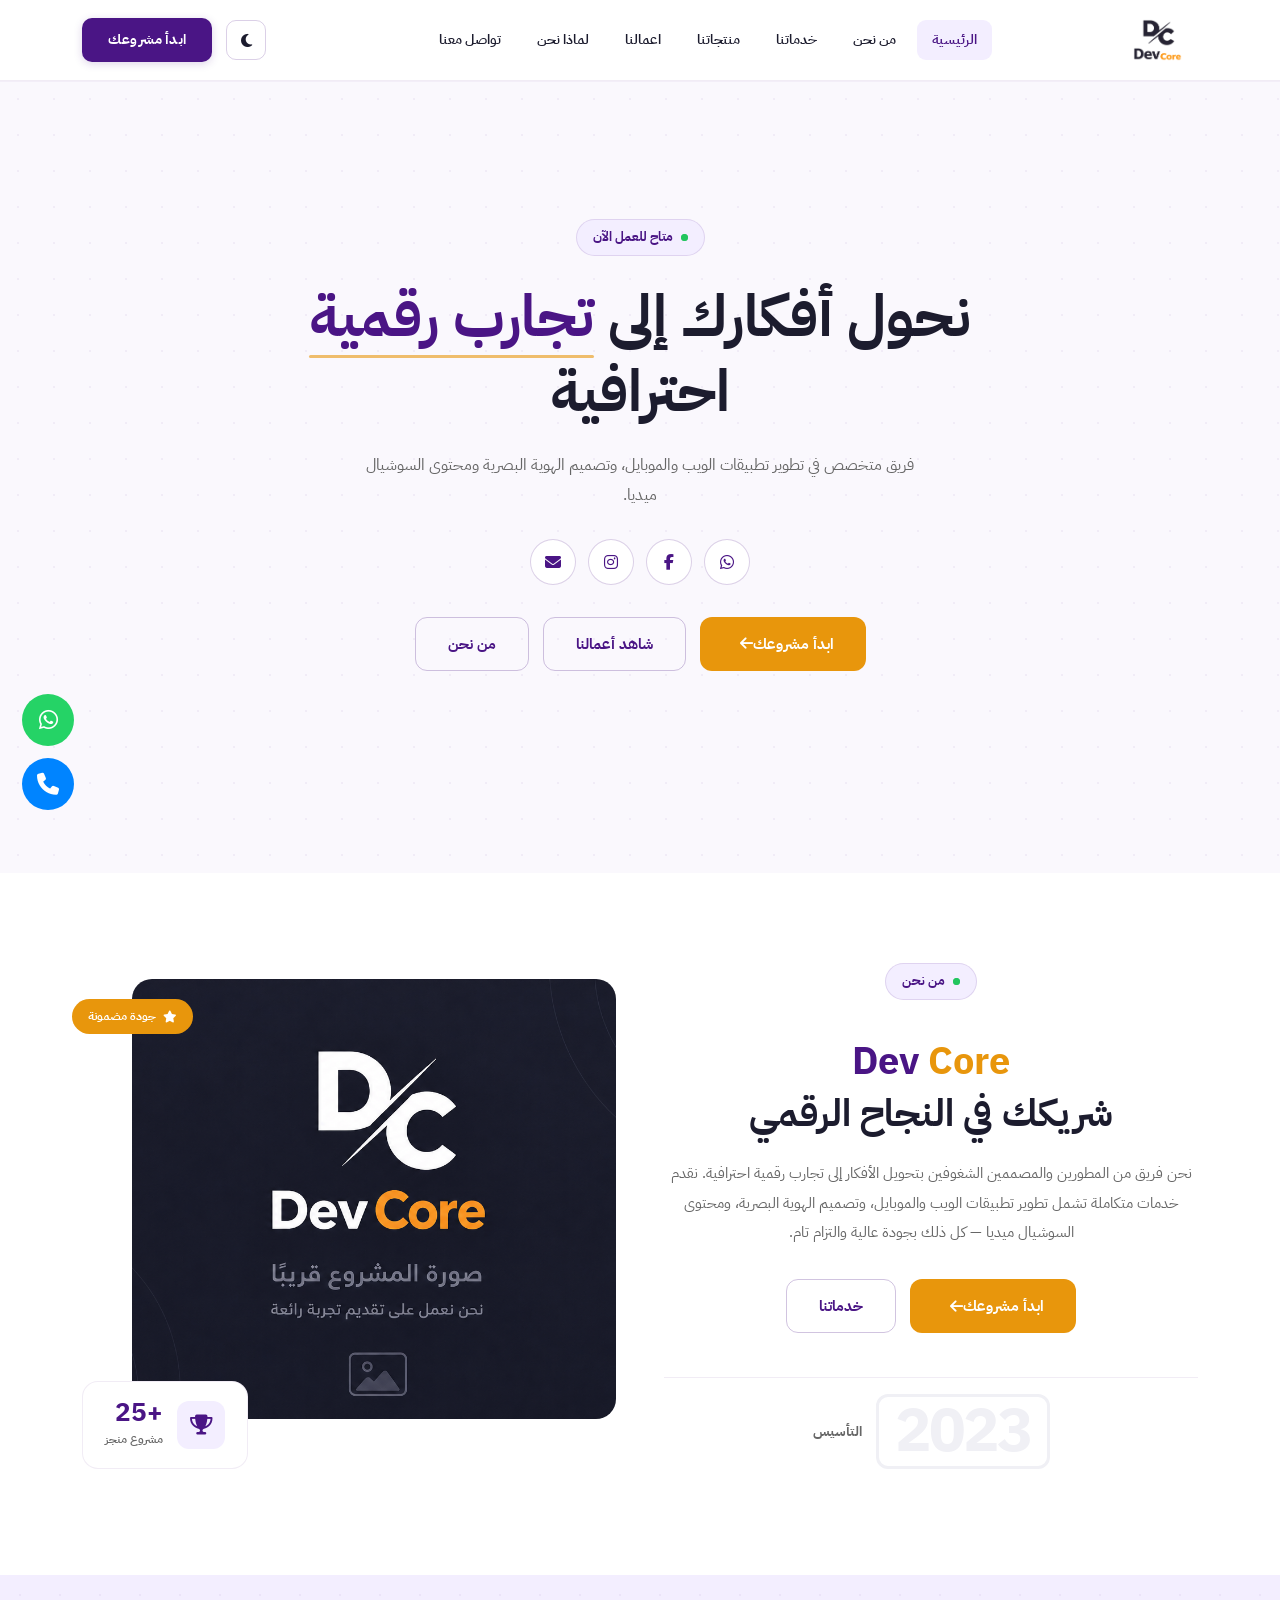
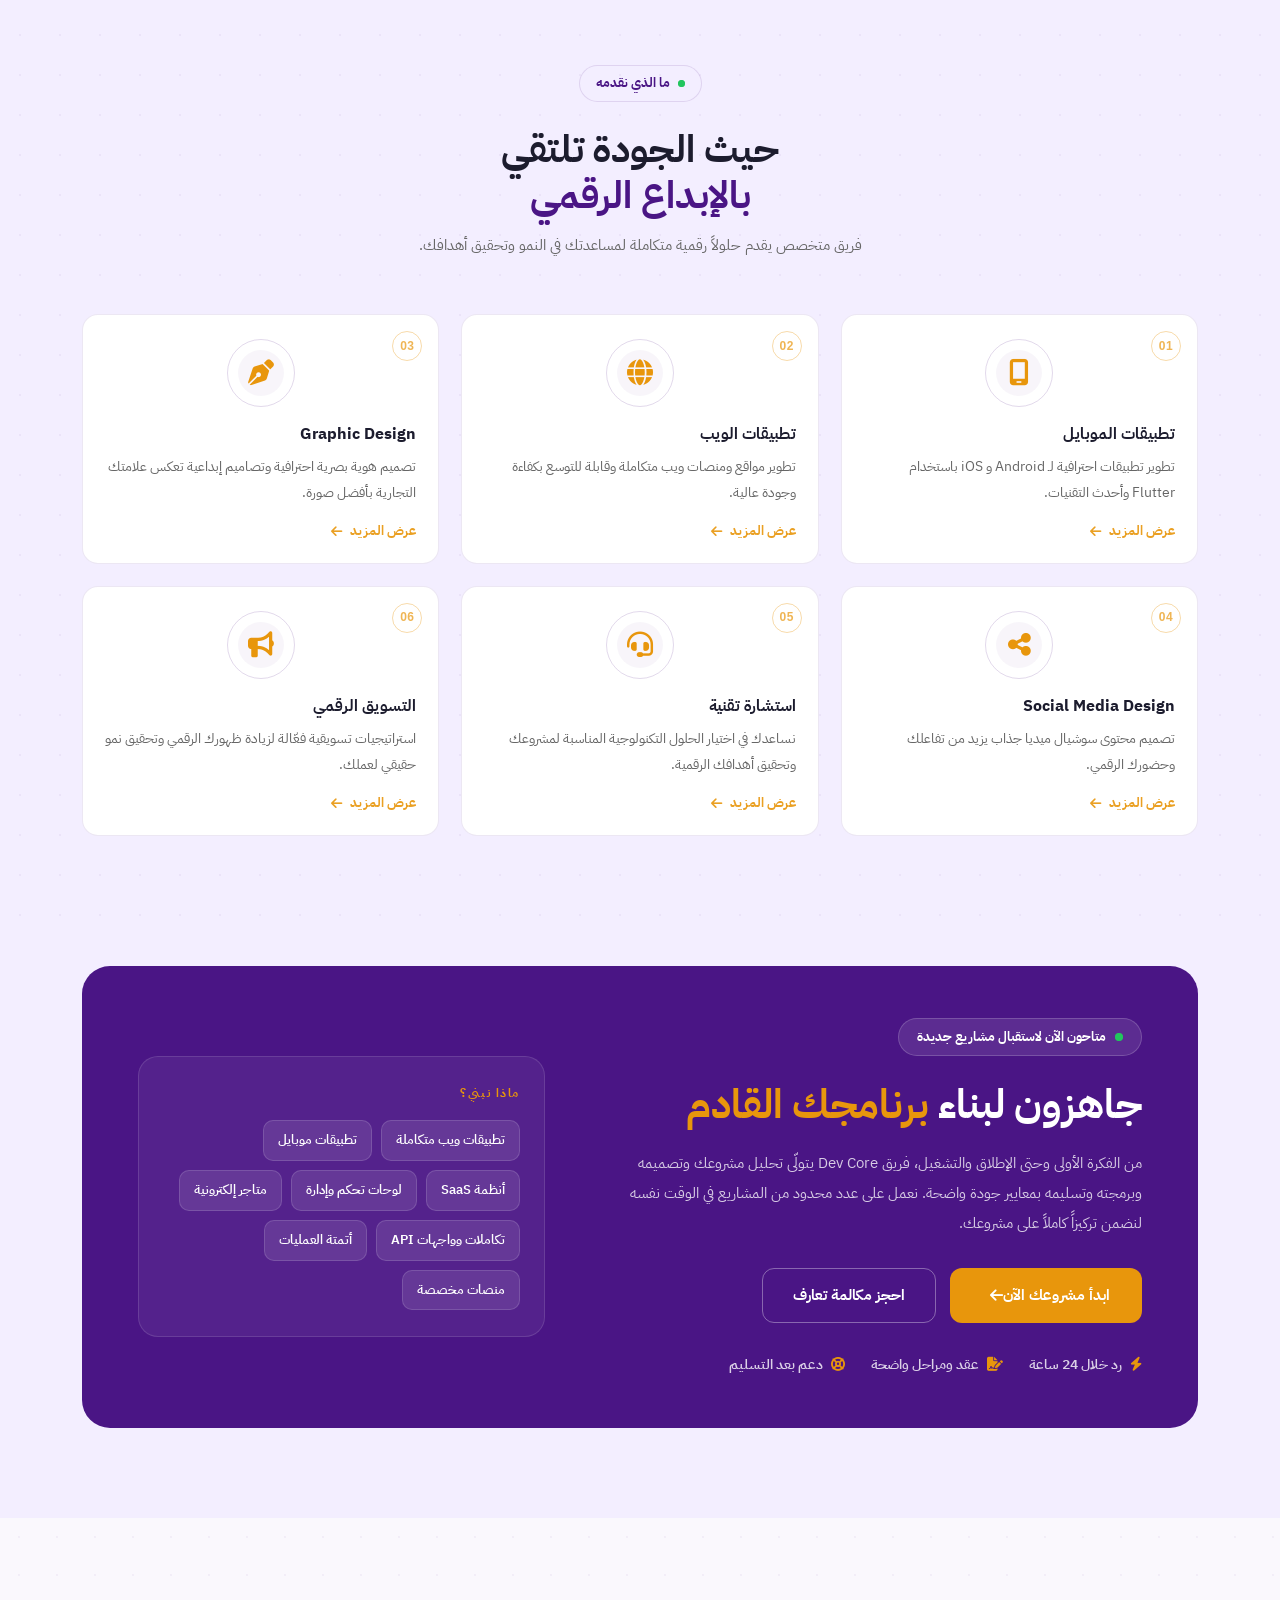
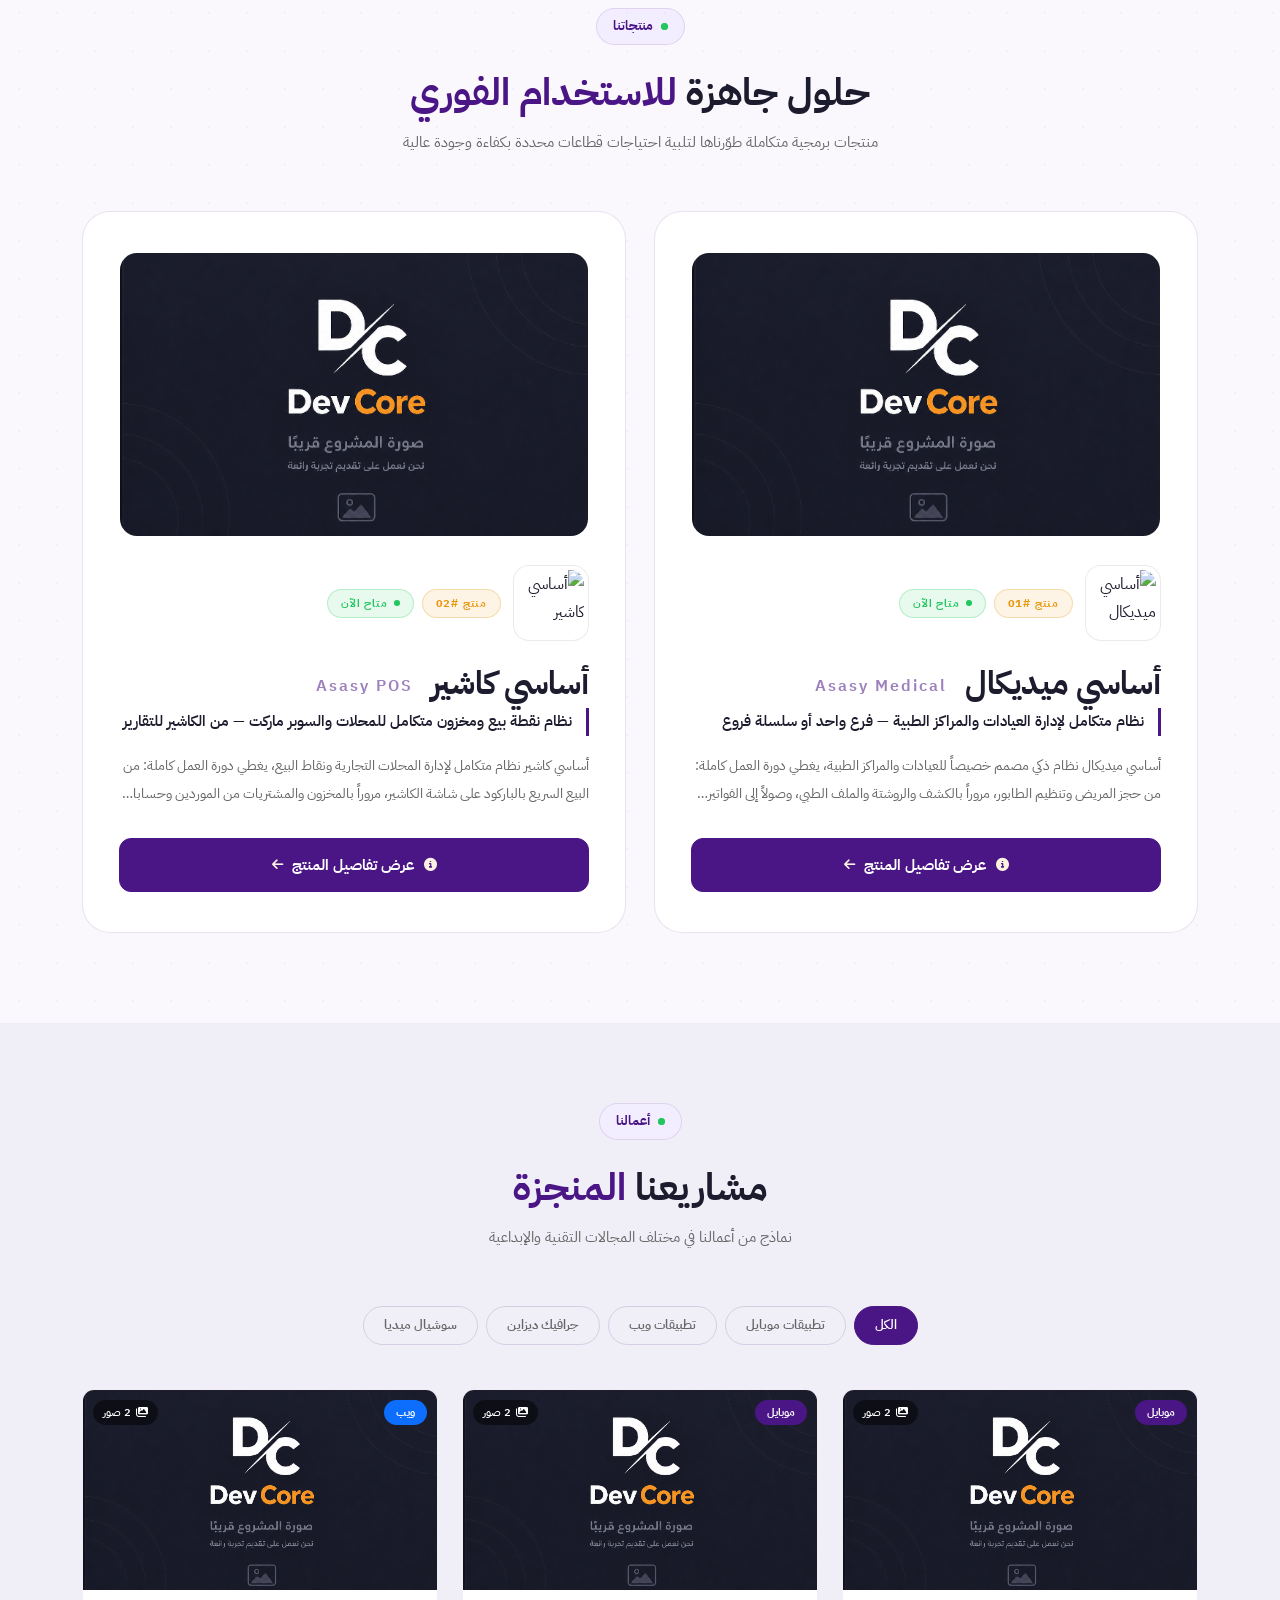
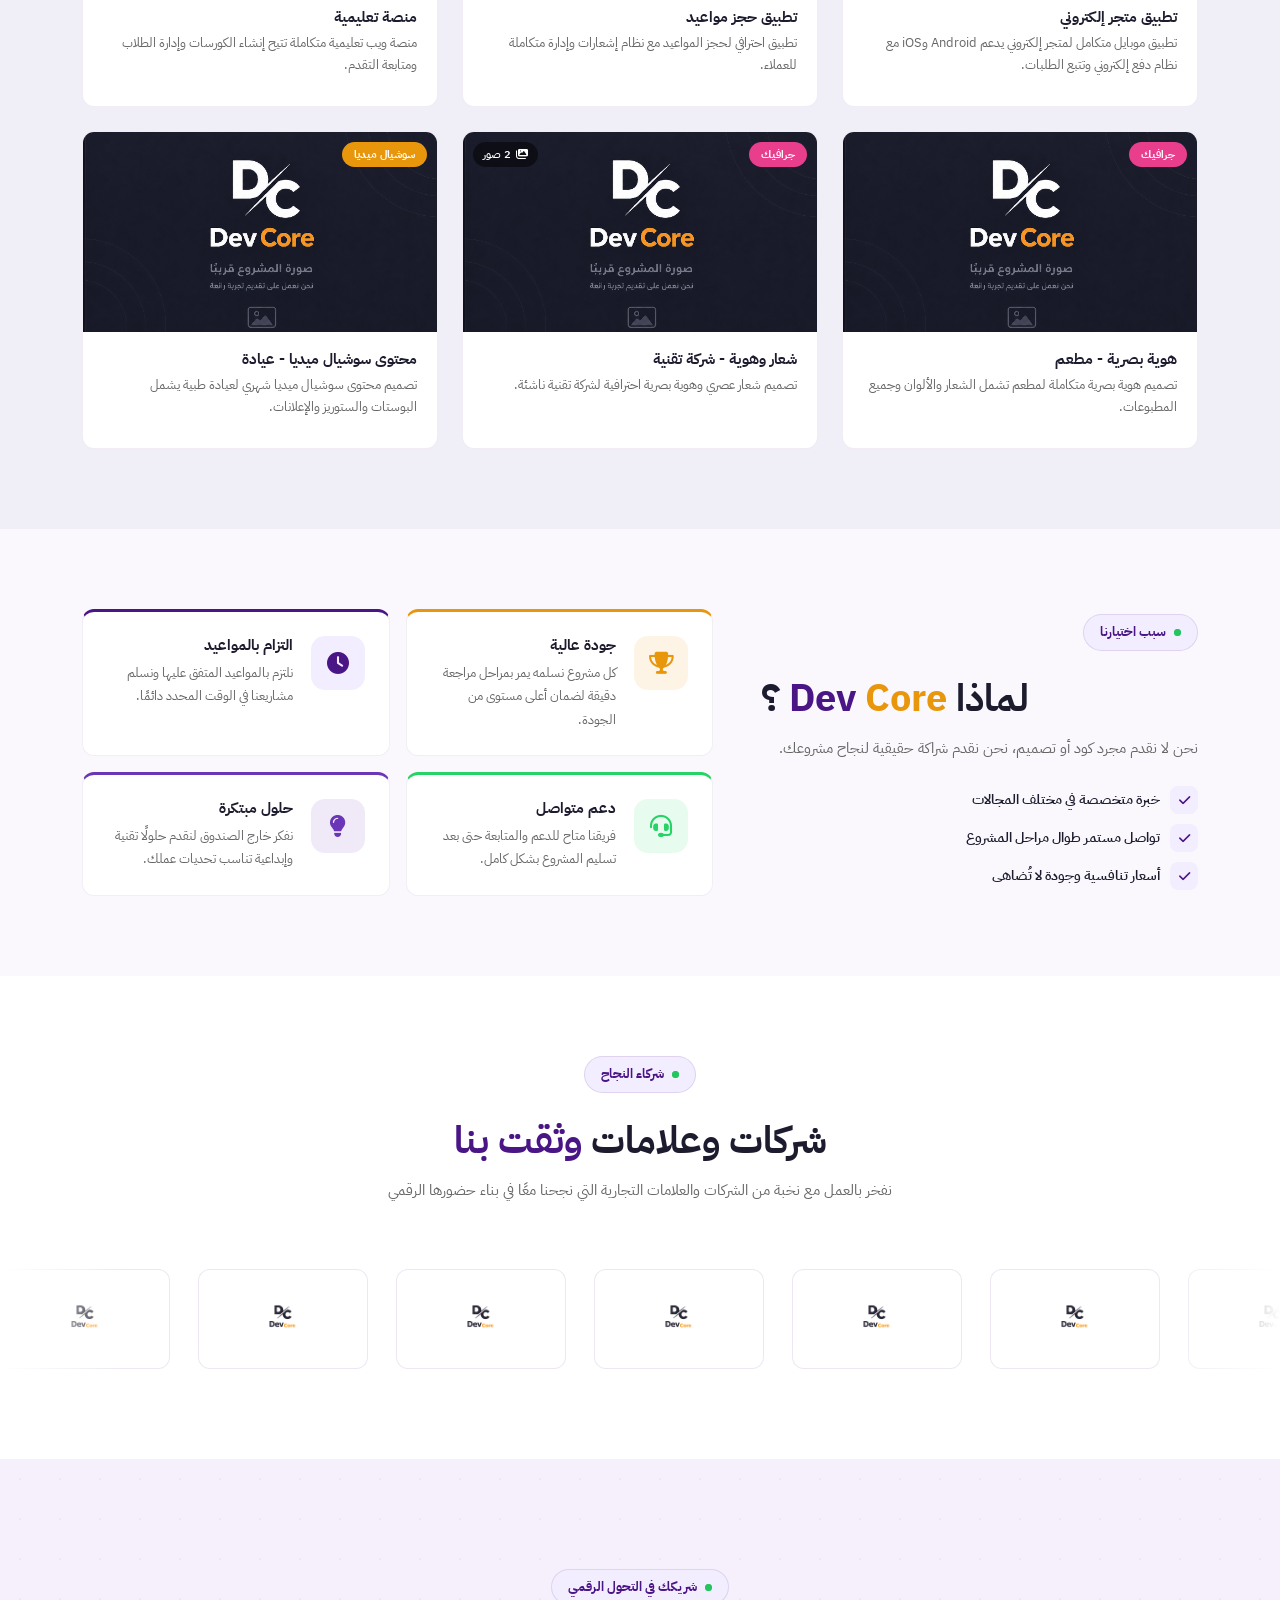
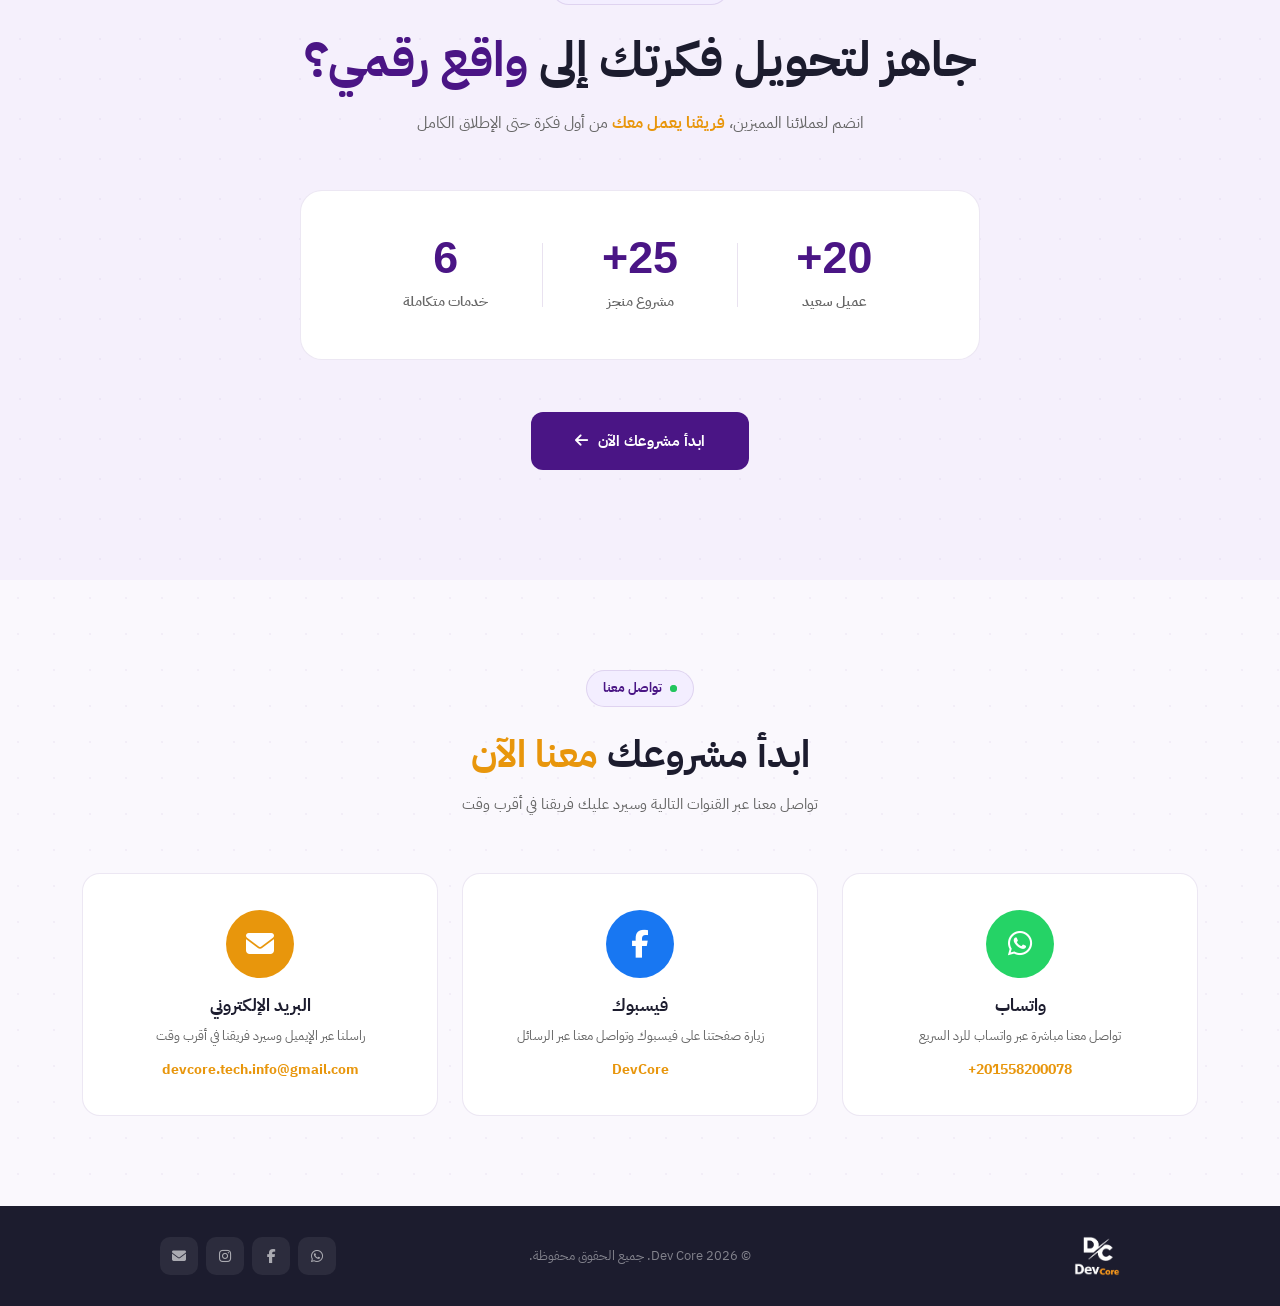
==== commit 69121840: "update products" ====
--- a/index.html
+++ b/index.html
@@ -640,6 +640,23 @@
                 </div>
             </div>
         </section>
+        <!-- ===== PARTNERS ===== -->
+        <section class="partners-section" id="partners">
+            <div class="container">
+                <div class="section-title">
+                    <div class="hero-eyebrow">
+                        <span class="eyebrow-dot"></span>
+                        شركاء النجاح
+                    </div>
+                    <h2>
+                        شركات وعلامات
+                        <span>وثقت بنا</span>
+                    </h2>
+                    <p>نفخر بالعمل مع نخبة من الشركات والعلامات التجارية التي نجحنا معًا في بناء حضورها الرقمي</p>
+                </div>
+            </div>
+            <div class="partners-slider" id="partnersSlider" dir="ltr"></div>
+        </section>
         <!-- ===== CTA SECTION ===== -->
         <section class="cta-section">
             <div class="container">
--- a/css/style.css
+++ b/css/style.css
@@ -4519,4 +4519,83 @@
     html {
         scroll-behavior: auto !important;
     }
-}+}
+/* ============================================
+   PARTNERS SLIDER
+============================================ */
+.partners-section {
+    padding: 80px 0;
+    background: var(--bg-content);
+    overflow: hidden;
+}
+
+.partners-slider {
+    position: relative;
+    overflow: hidden;
+    padding: 10px 0;
+    -webkit-mask-image: linear-gradient(to right, transparent, #000 10%, #000 90%, transparent);
+    mask-image: linear-gradient(to right, transparent, #000 10%, #000 90%, transparent);
+}
+
+.partners-track {
+    display: flex;
+    width: max-content;
+    animation: partnersScroll 30s linear infinite;
+}
+
+.partners-slider:hover .partners-track {
+    animation-play-state: paused;
+}
+
+.partners-group {
+    display: flex;
+    flex-shrink: 0;
+    align-items: center;
+    gap: 28px;
+    padding-right: 28px;
+}
+
+.partner-item {
+    width: 170px;
+    height: 100px;
+    display: flex;
+    align-items: center;
+    justify-content: center;
+    padding: 18px 22px;
+    background: var(--white);
+    border: 1px solid rgba(74, 21, 133, 0.1);
+    border-radius: var(--radius);
+    transition: transform 0.25s ease, box-shadow 0.25s ease;
+}
+
+.partner-item:hover {
+    transform: translateY(-4px);
+    box-shadow: 0 12px 28px rgba(74, 21, 133, 0.14);
+}
+
+.partner-item img {
+    max-width: 100%;
+    max-height: 100%;
+    object-fit: contain;
+}
+
+@keyframes partnersScroll {
+    from { transform: translateX(0); }
+    to { transform: translateX(calc(-100% / var(--partners-copies, 2))); }
+}
+
+@media (max-width: 767px) {
+    .partners-section { padding: 52px 0; }
+    .partner-item { width: 130px; height: 80px; padding: 14px 16px; }
+    .partners-group { gap: 18px; padding-right: 18px; }
+}
+
+@media (prefers-reduced-motion: reduce) {
+    .partners-track { animation: none; }
+    .partners-slider { overflow-x: auto; }
+}
+
+[data-theme="dark"] .partner-item {
+    background: rgba(255, 255, 255, 0.06);
+    border-color: rgba(255, 255, 255, 0.1);
+}
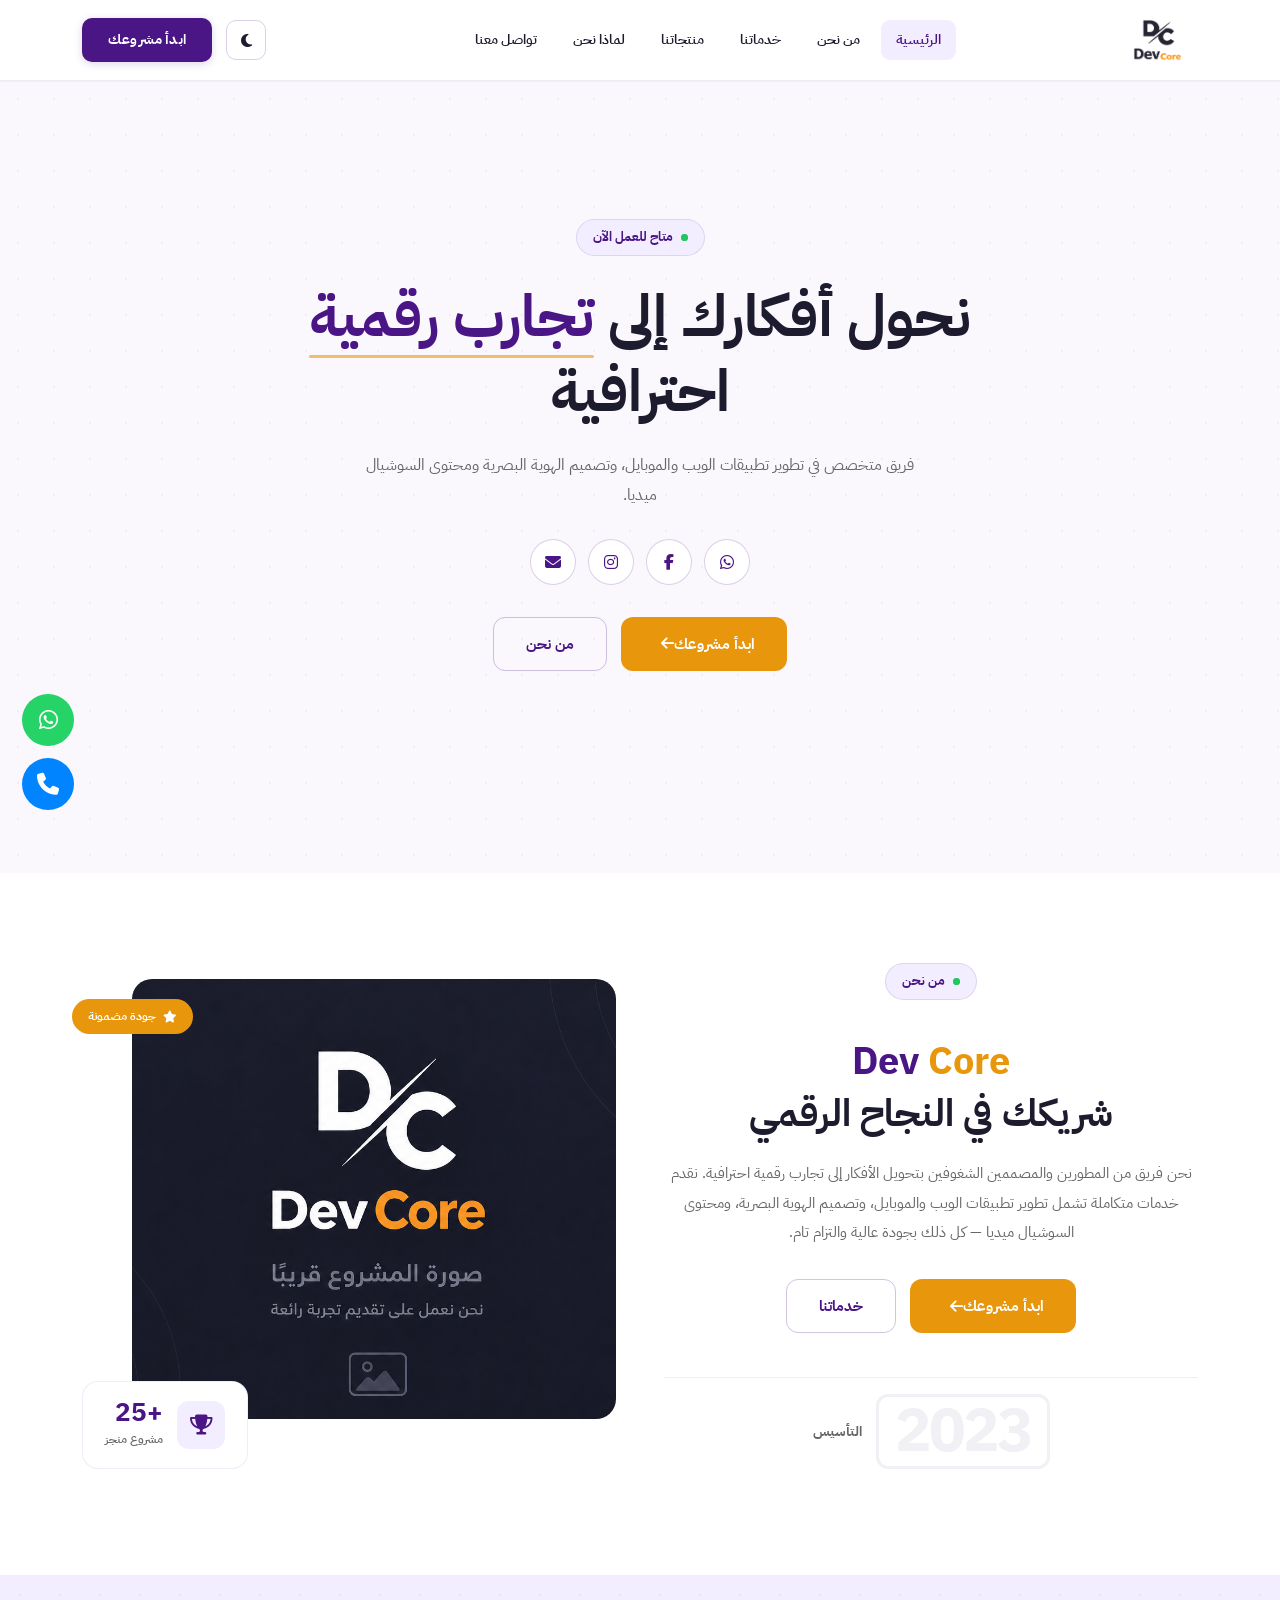
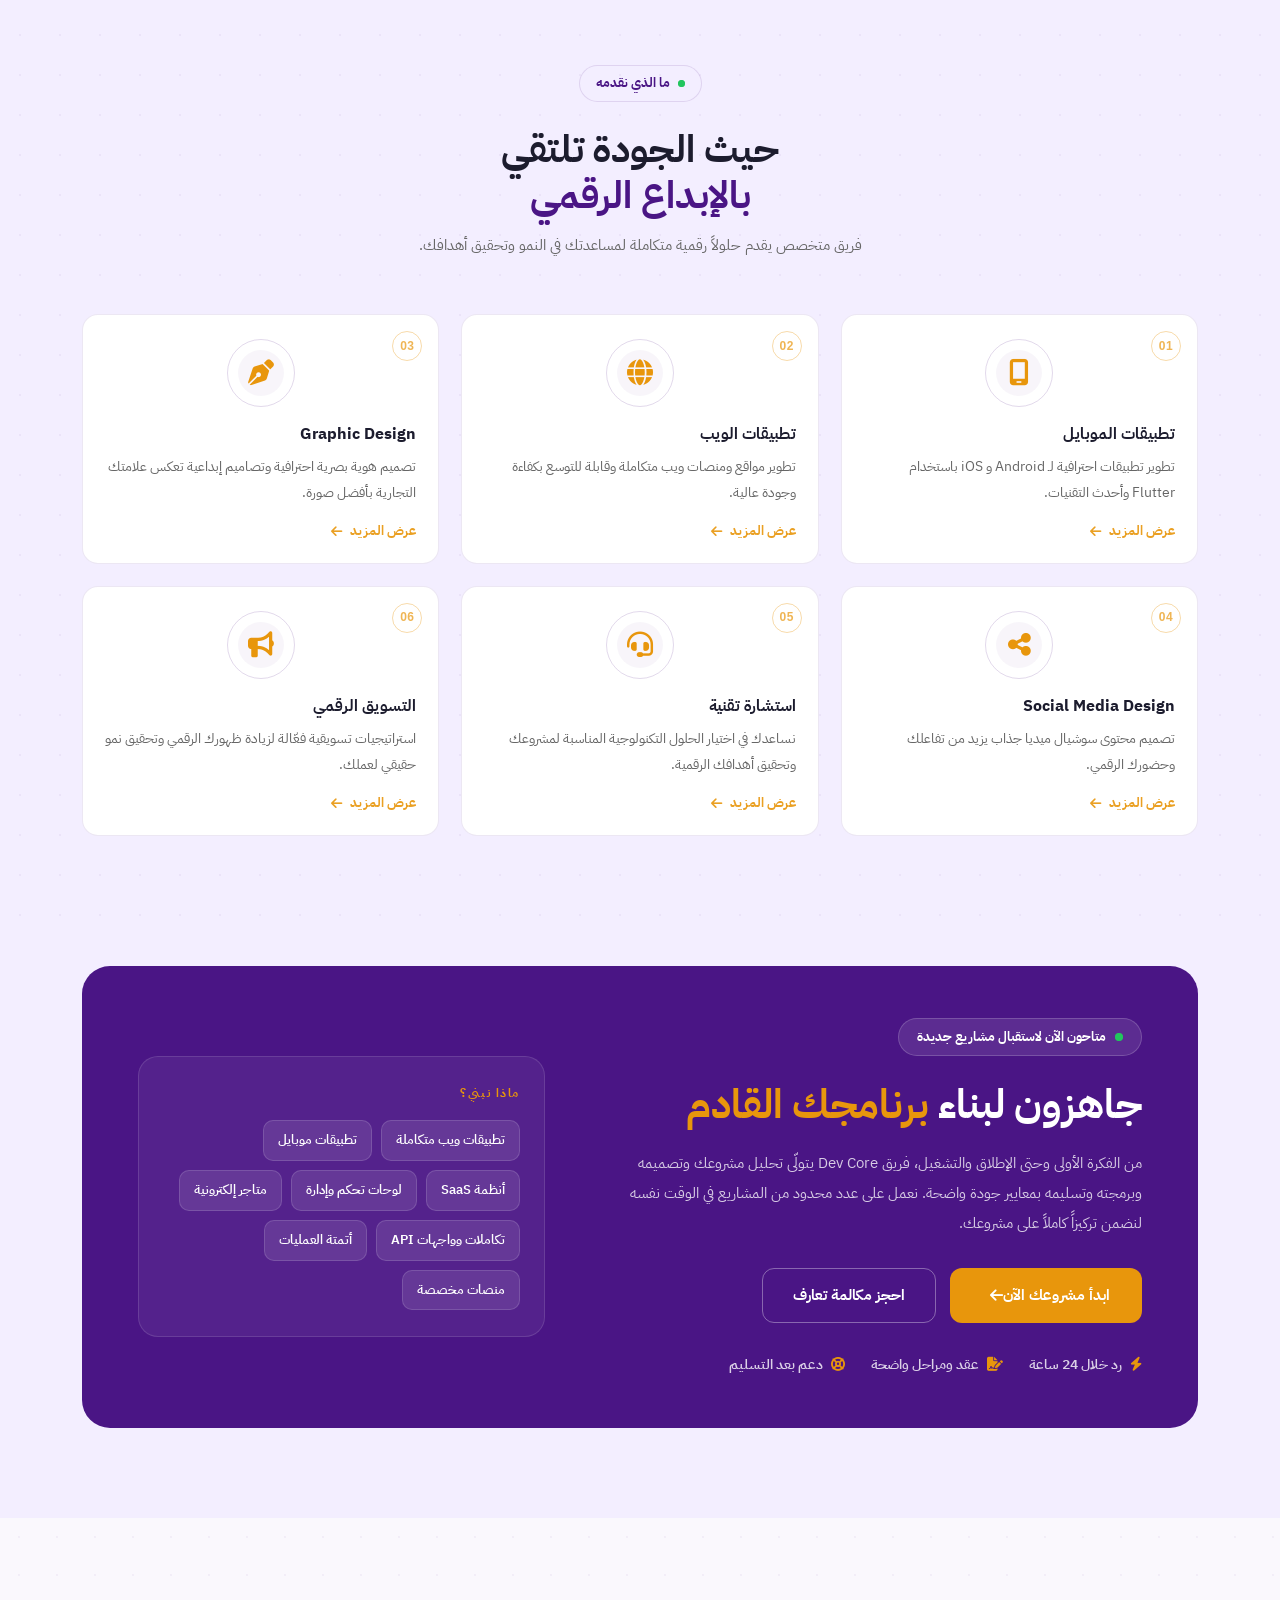
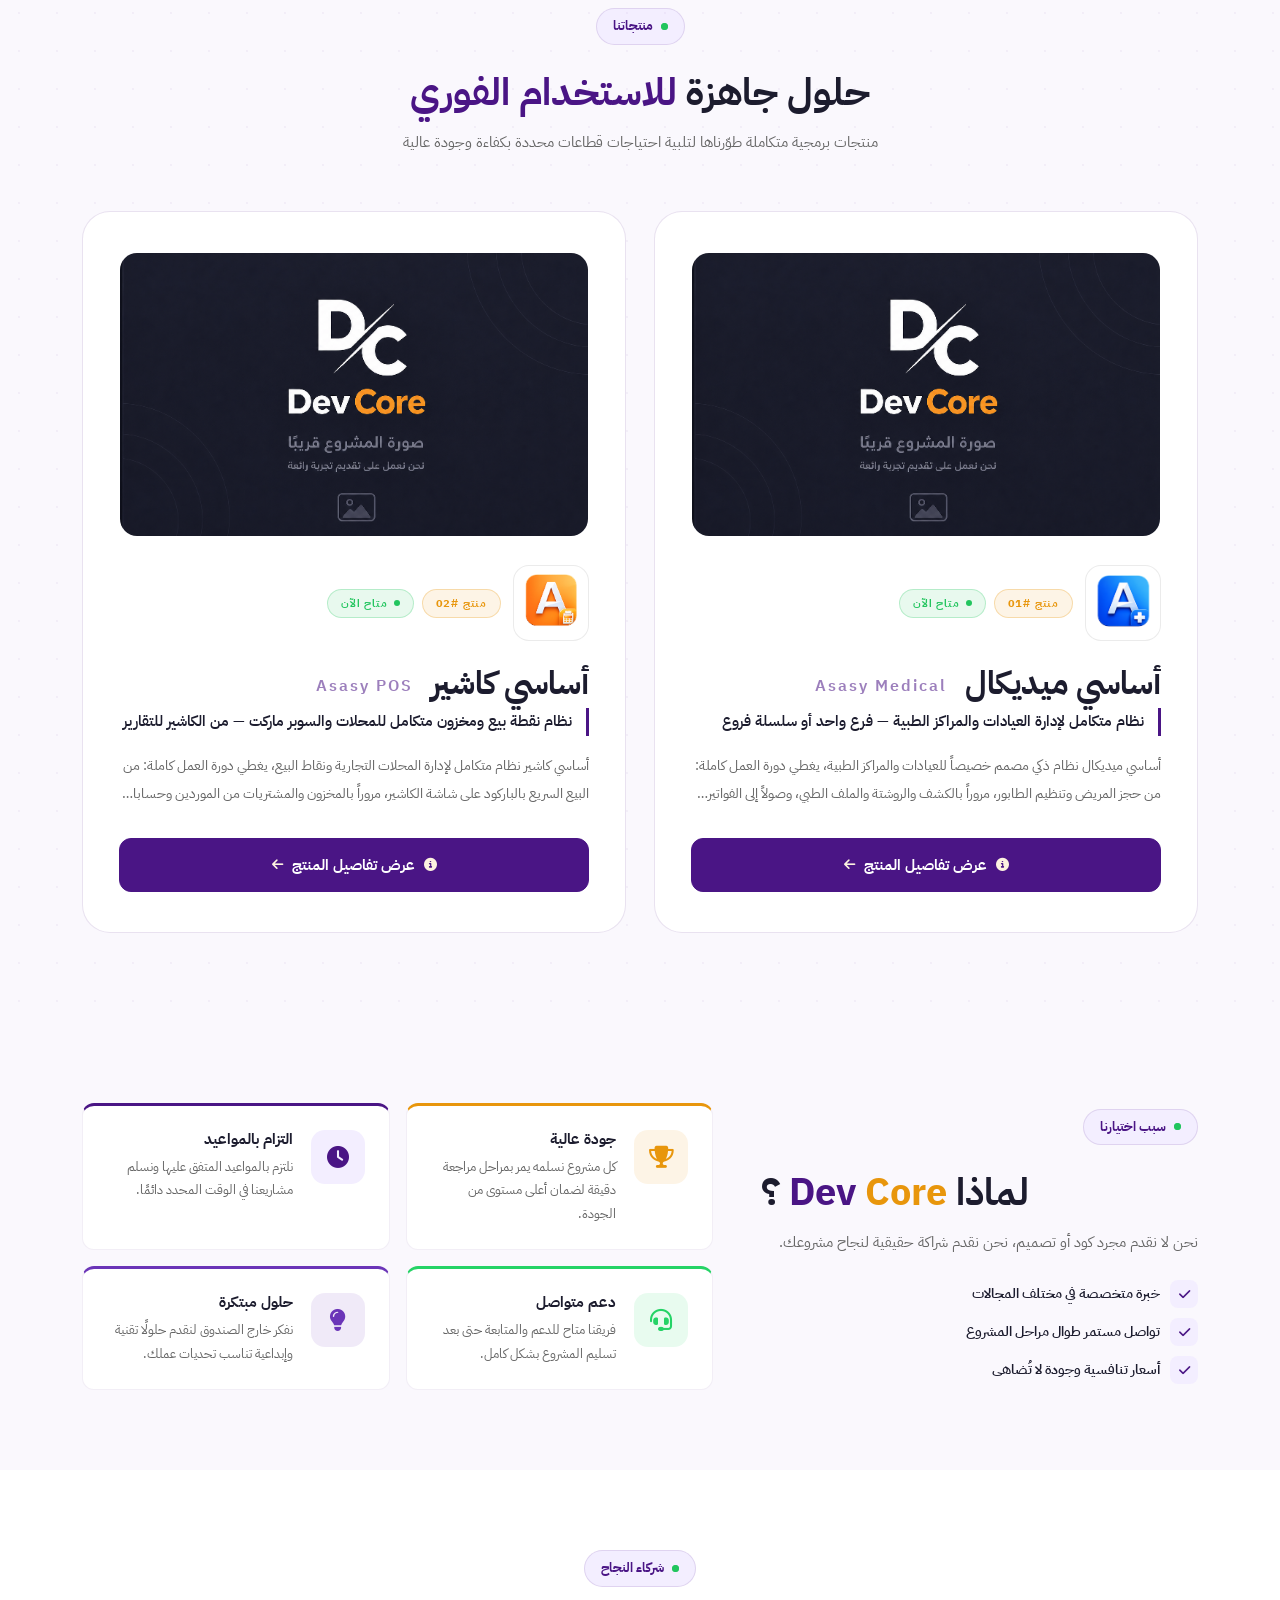
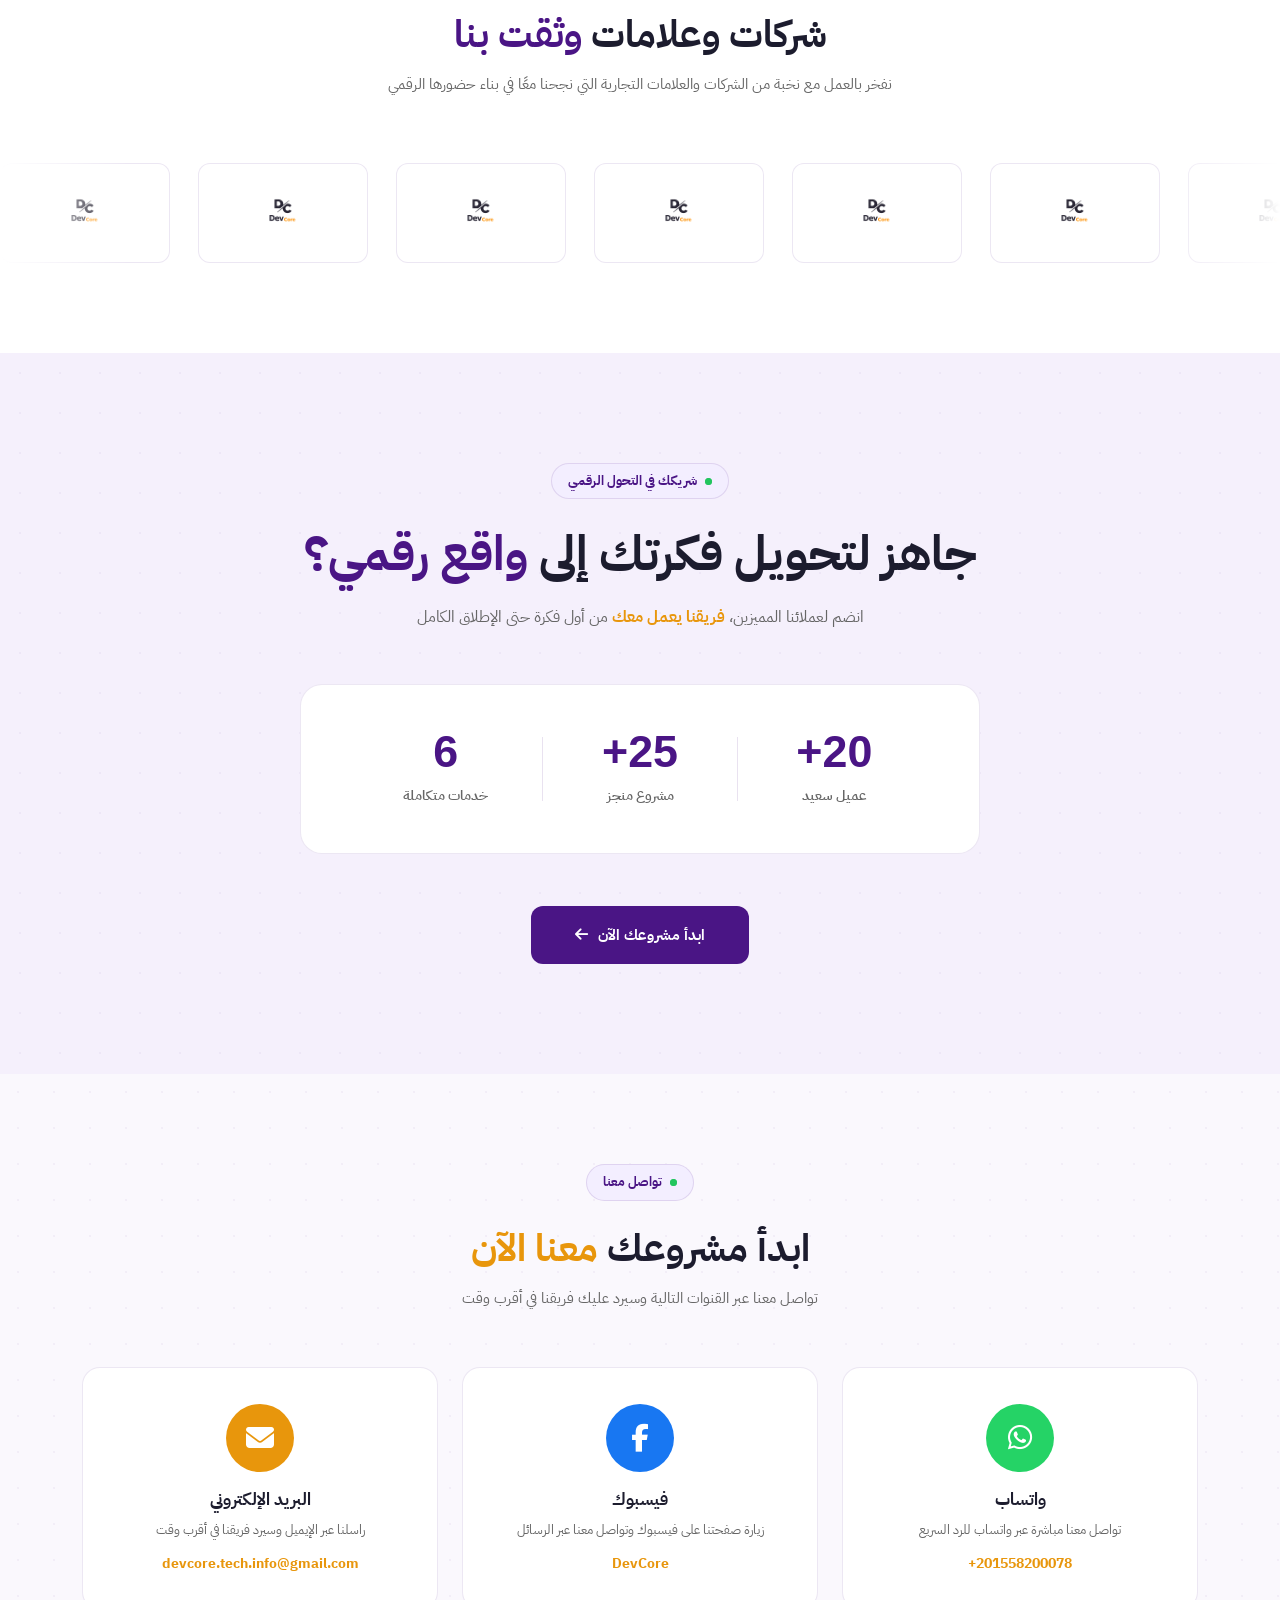
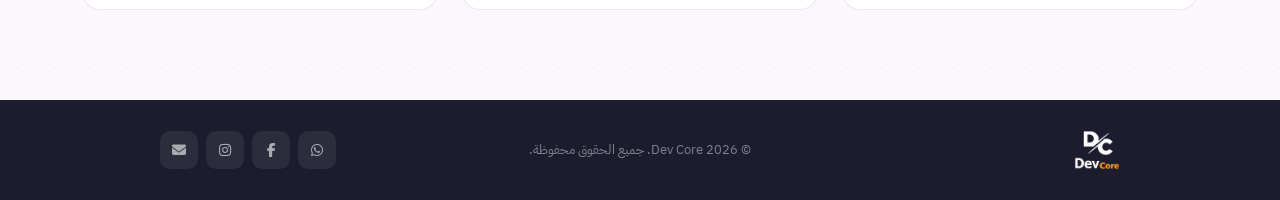
==== commit 66081ea5: "disable projects" ====
--- a/index.html
+++ b/index.html
@@ -109,9 +109,9 @@
                         <li class="nav-item">
                             <a class="nav-link" href="#products">منتجاتنا</a>
                         </li>
-                        <li class="nav-item">
+                        <!-- <li class="nav-item">
                             <a class="nav-link" href="#projects">اعمالنا</a>
-                        </li>
+                        </li> -->
                         <li class="nav-item">
                             <a class="nav-link" href="#why-us">لماذا نحن</a>
                         </li>
@@ -188,7 +188,7 @@
                             ابدأ مشروعك
                             <i class="fa fa-arrow-left ms-2"></i>
                         </a>
-                        <a href="#projects" class="btn-ghost">شاهد أعمالنا</a>
+                        <!-- <a href="#projects" class="btn-ghost">شاهد أعمالنا</a> -->
                         <a href="#about" class="btn-ghost">من نحن</a>
                     </div>
                 </div>
@@ -308,13 +308,16 @@
                         </div>
                         <ul class="engage-meta">
                             <li>
-                                <i class="fa fa-bolt"></i> رد خلال 24 ساعة
+                                <i class="fa fa-bolt"></i>
+                                رد خلال 24 ساعة
                             </li>
                             <li>
-                                <i class="fa fa-file-signature"></i> عقد ومراحل واضحة
+                                <i class="fa fa-file-signature"></i>
+                                عقد ومراحل واضحة
                             </li>
                             <li>
-                                <i class="fa fa-life-ring"></i> دعم بعد التسليم
+                                <i class="fa fa-life-ring"></i>
+                                دعم بعد التسليم
                             </li>
                         </ul>
                     </div>
@@ -439,7 +442,8 @@
                 </div>
             </div>
         </div>
-        <!-- ===== PROJECTS ===== -->
+        <!--
+        ===== PROJECTS (temporarily disabled) =====
         <section class="projects-section" id="projects">
             <div class="container">
                 <div class="section-title">
@@ -447,17 +451,17 @@
                         <span class="eyebrow-dot"></span>
                         أعمالنا
                     </div>
-                    <!-- <h2>
-            مشاريعنا
-            <span>المنجزة</span>
-          </h2> -->
+                    <h2>
+                        مشاريعنا
+                        <span>المنجزة</span>
+                    </h2>
                     <h2 class="text-center">
                         مشاريعنا
                         <span>المنجزة</span>
                     </h2>
                     <p>نماذج من أعمالنا في مختلف المجالات التقنية والإبداعية</p>
                 </div>
-                <!-- Filter Tabs -->
+                Filter Tabs
                 <div class="projects-filter">
                     <button class="filter-btn active" type="button" data-filter="all">الكل</button>
                     <button class="filter-btn" type="button" data-filter="mobile">
@@ -469,15 +473,16 @@
                     </button>
                     <button class="filter-btn" type="button" data-filter="social">سوشيال ميديا</button>
                 </div>
-                <!-- Projects Grid -->
+                Projects Grid
                 <div class="row g-4" id="projectsGrid">
-                    <!-- يتم تحميلها من JSON عبر JS -->
+                    يتم تحميلها من JSON عبر JS
                     <div class="col-12 text-center py-5" id="projectsLoader">
                         <div class="spinner-border text-purple" role="status"></div>
                     </div>
                 </div>
             </div>
         </section>
+        -->
         <!-- ===== PROJECT MODAL ===== -->
         <div
             class="modal fade"
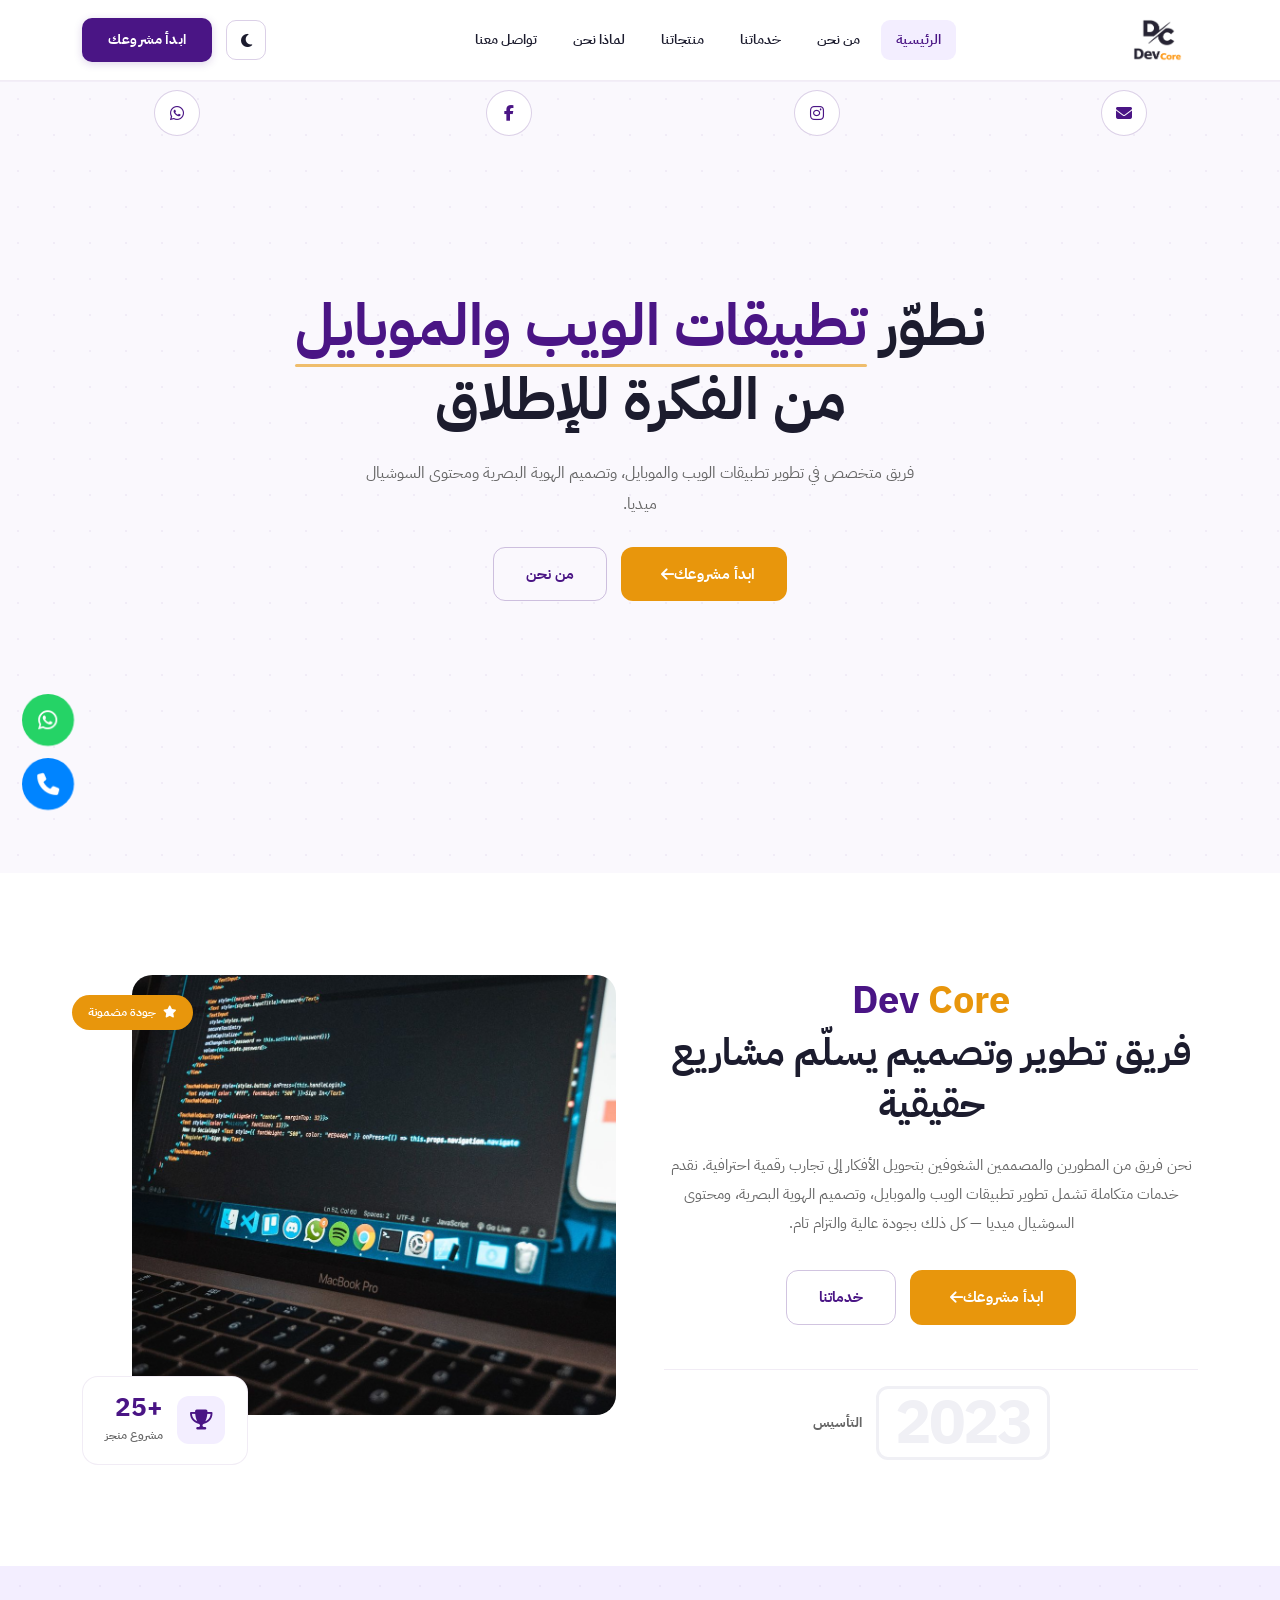
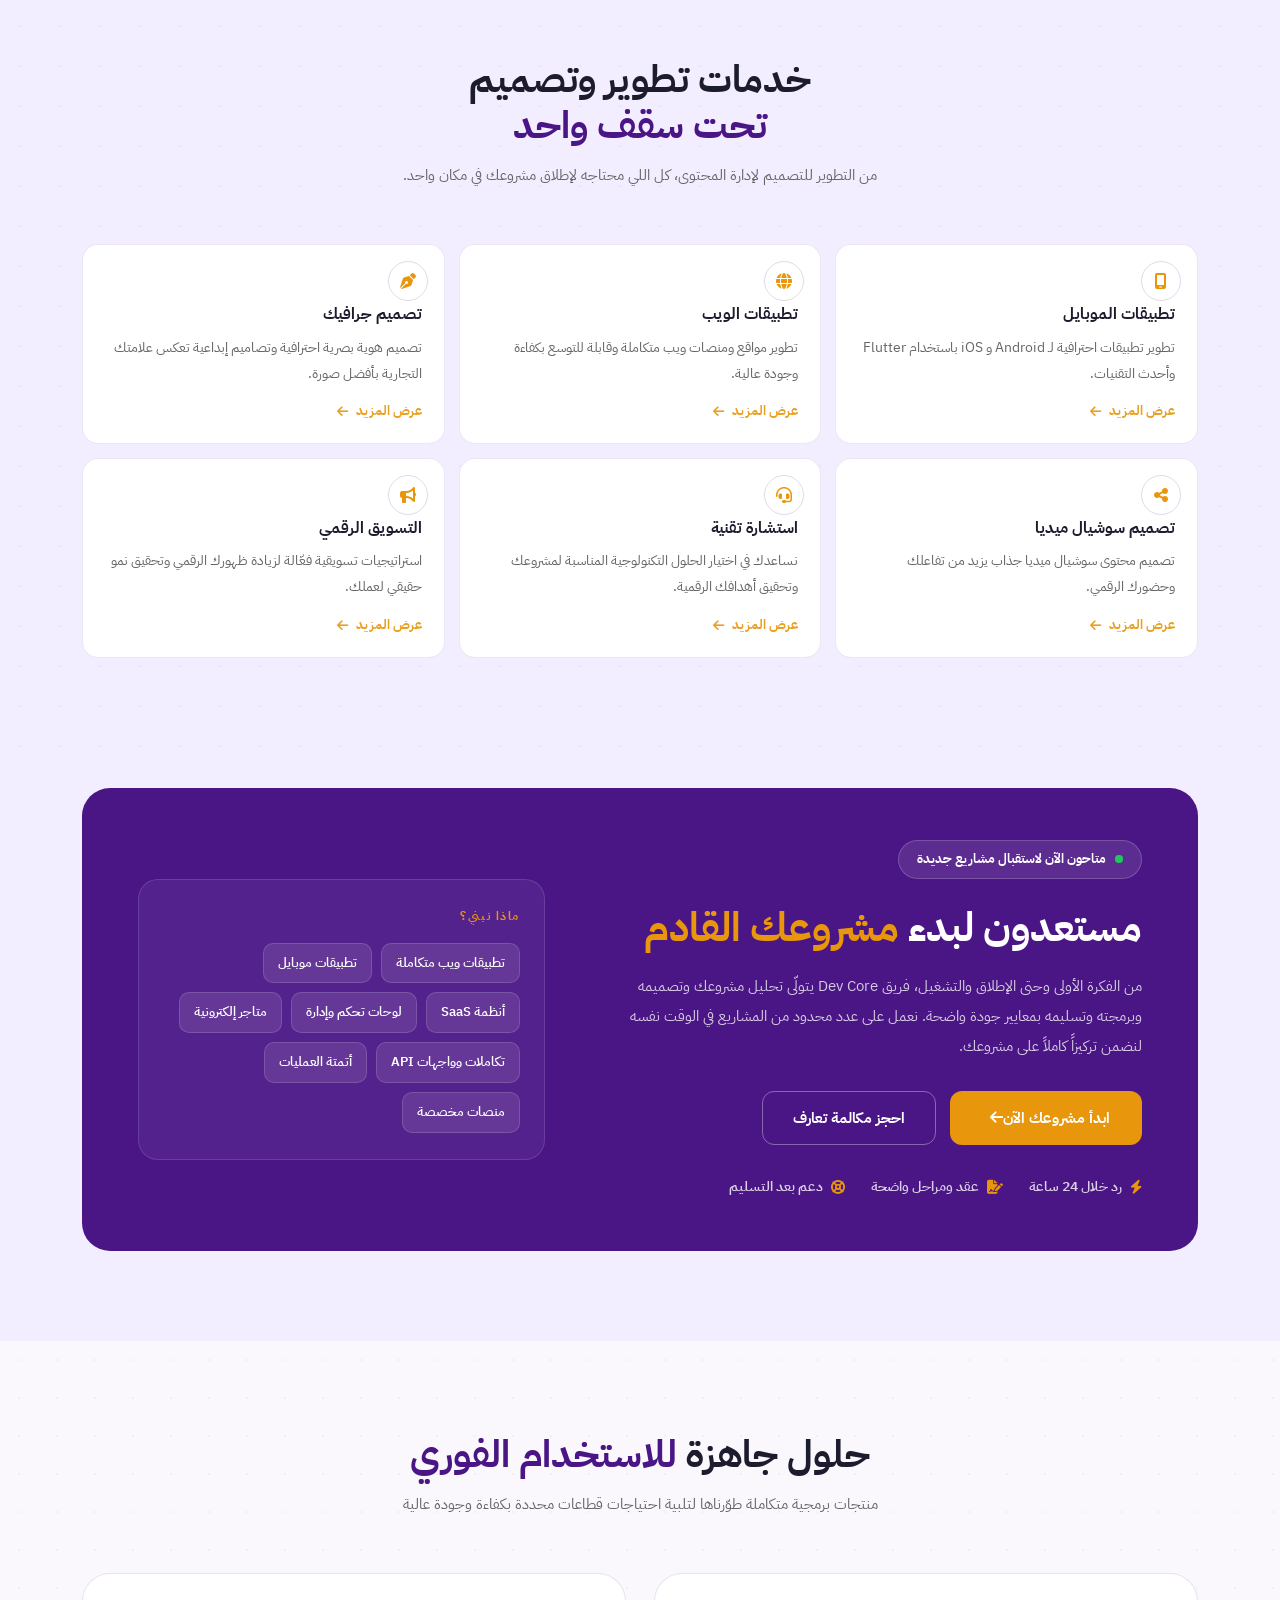
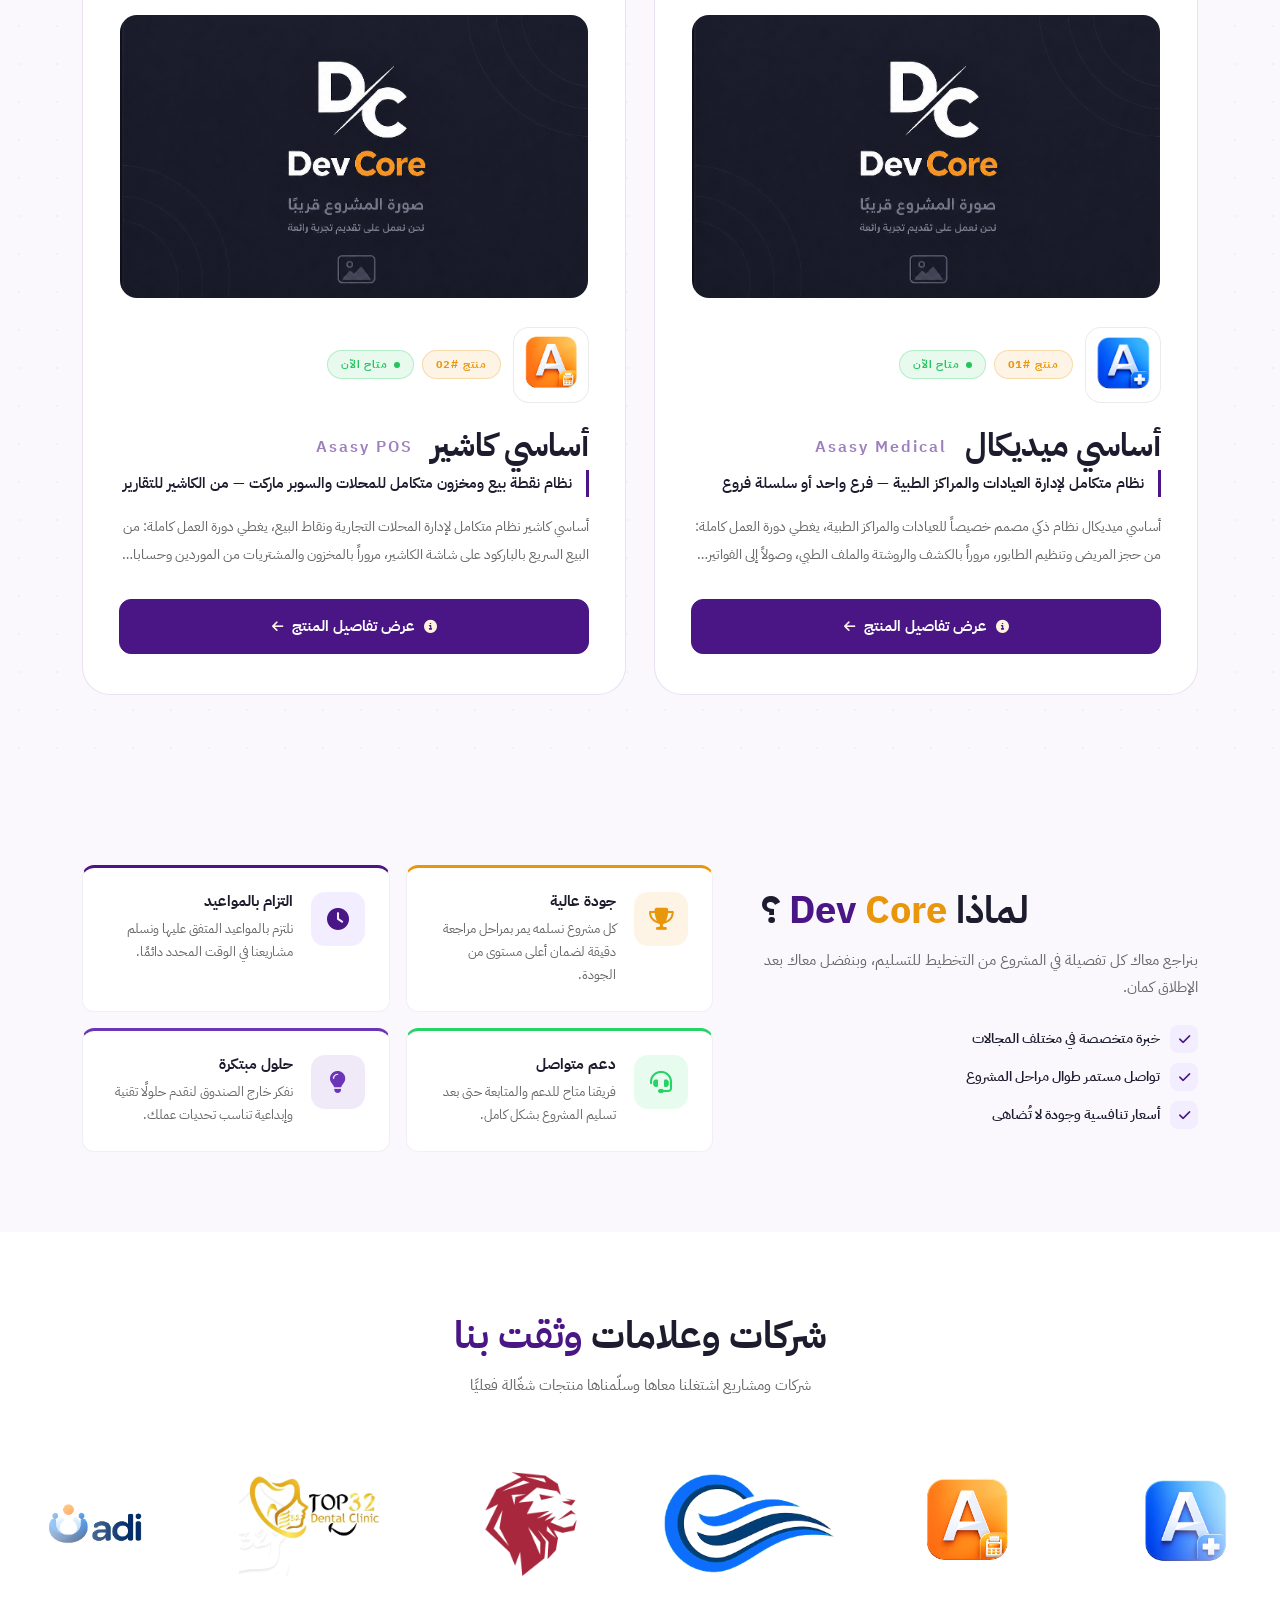
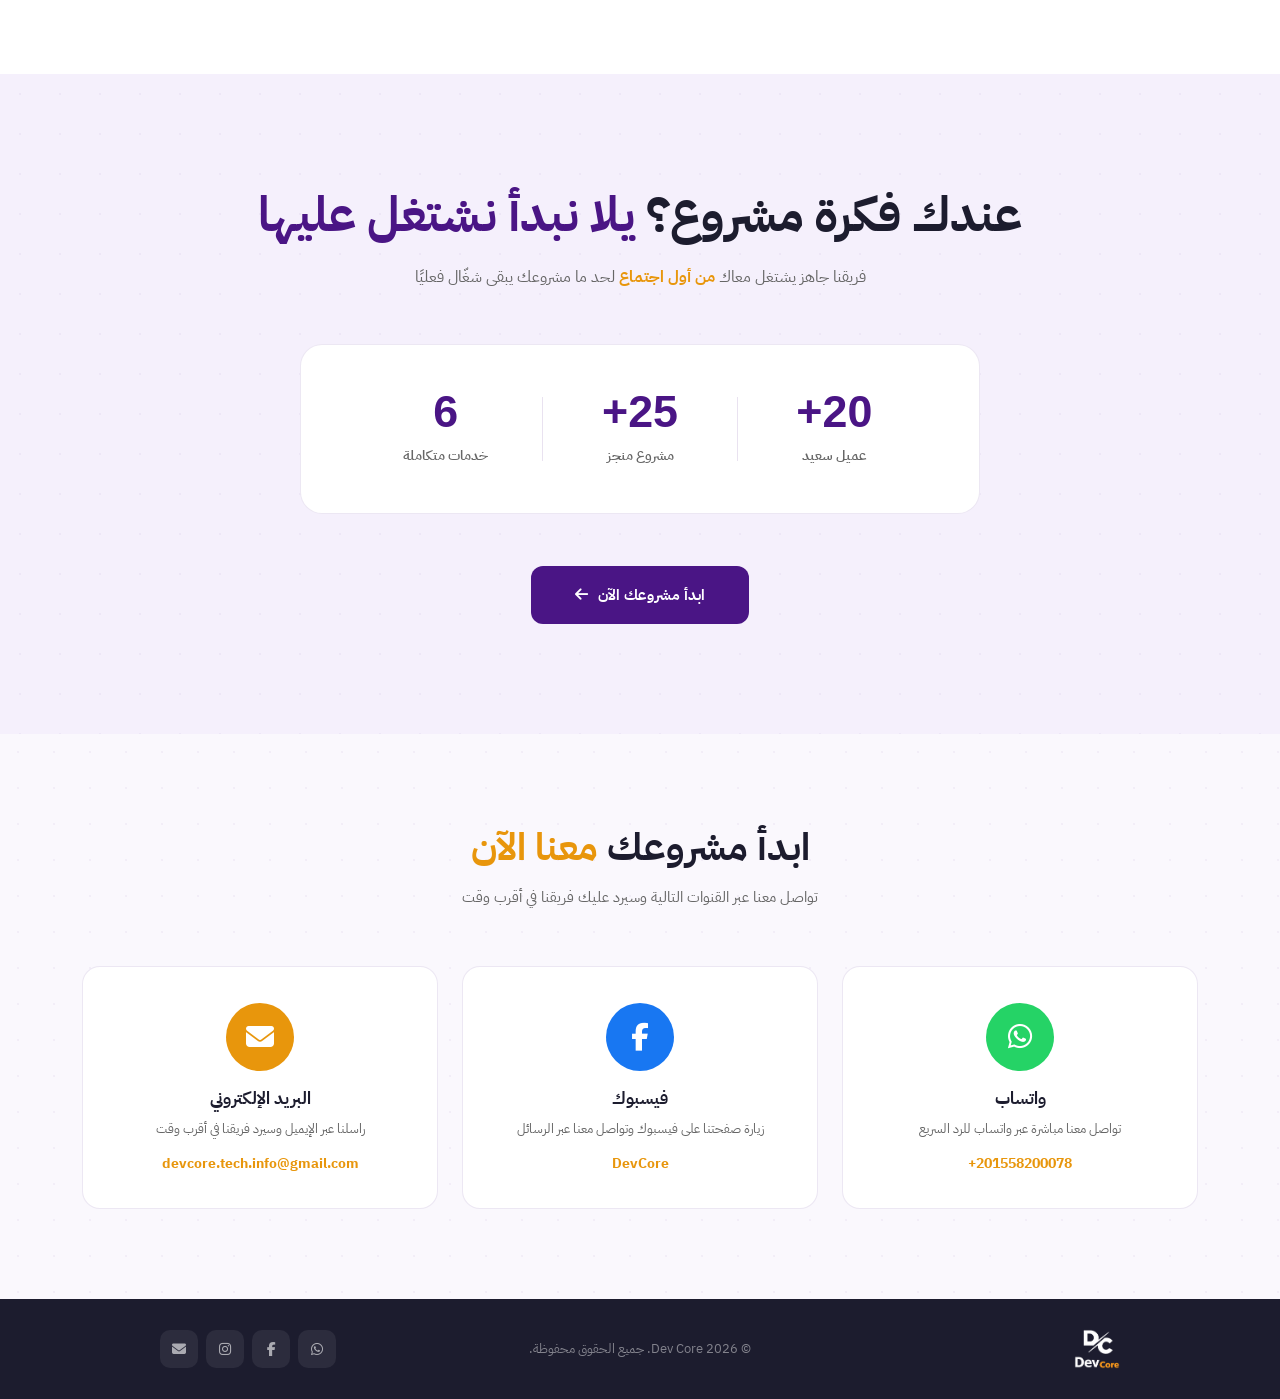
==== commit f4c39853: "finish design" ====
--- a/index.html
+++ b/index.html
@@ -138,14 +138,10 @@
         <section class="hero" id="home">
             <div class="container">
                 <div class="hero-center-content">
-                    <div class="hero-eyebrow">
-                        <span class="eyebrow-dot"></span>
-                        متاح للعمل الآن
-                    </div>
                     <h1 class="hero-title">
-                        نحول أفكارك إلى
-                        <span class="title-highlight">تجارب رقمية</span>
-                        احترافية
+                        نطوّر
+                        <span class="title-highlight">تطبيقات الويب والموبايل</span>
+                        من الفكرة للإطلاق
                     </h1>
                     <p class="hero-desc">
                         فريق متخصص في تطوير تطبيقات الويب والموبايل، وتصميم الهوية البصرية
@@ -200,10 +196,6 @@
                 <div class="row align-items-center g-5">
                     <!-- Text (RIGHT in RTL) -->
                     <div class="col-lg-6">
-                        <div class="hero-eyebrow">
-                            <span class="eyebrow-dot"></span>
-                            من نحن
-                        </div>
                         <h2 class="about-title">
                             <span class="logo-dev">
                                 Dev
@@ -211,7 +203,7 @@
               >
                             <span class="logo-core">Core</span>
                             <br>
-                            شريكك في النجاح الرقمي
+                            فريق تطوير وتصميم يسلّم مشاريع حقيقية
                         </h2>
                         <p class="about-desc">
                             نحن فريق من المطورين والمصممين الشغوفين بتحويل الأفكار إلى تجارب
@@ -235,7 +227,7 @@
                     <div class="col-lg-6">
                         <div class="about-image-wrap">
                             <div class="about-img-main">
-                                <img src="public/default_image.png" alt="Dev Core فريق العمل" loading="lazy">
+                                <img src="public/about-team.jpg" alt="شاشة كود على جهاز لابتوب في مساحة عمل Dev Core" loading="lazy">
                             </div>
                             <div class="about-img-card">
                                 <div class="about-img-card-icon">
@@ -259,18 +251,14 @@
         <section class="services-section" id="services">
             <div class="container">
                 <div class="section-title">
-                    <div class="hero-eyebrow">
-                        <span class="eyebrow-dot"></span>
-                        ما الذي نقدمه
-                    </div>
                     <h2>
-                        حيث الجودة تلتقي
+                        خدمات تطوير وتصميم
                         <br>
-                        <span>بالإبداع الرقمي</span>
+                        <span>تحت سقف واحد</span>
                     </h2>
                     <p>
-                        فريق متخصص يقدم حلولاً رقمية متكاملة لمساعدتك في النمو وتحقيق
-            أهدافك.
+                        من التطوير للتصميم لإدارة المحتوى، كل اللي محتاجه لإطلاق مشروعك في
+            مكان واحد.
                     </p>
                 </div>
                 <div class="services-grid" id="servicesGrid">
@@ -291,8 +279,8 @@
                             متاحون الآن لاستقبال مشاريع جديدة
                         </div>
                         <h2 class="engage-headline">
-                            جاهزون لبناء
-                            <span>برنامجك القادم</span>
+                            مستعدون لبدء
+                            <span>مشروعك القادم</span>
                         </h2>
                         <p class="engage-text">
                             من الفكرة الأولى وحتى الإطلاق والتشغيل، فريق Dev Core يتولّى تحليل مشروعك
@@ -341,10 +329,6 @@
         <section class="products-section" id="products">
             <div class="container">
                 <div class="section-title">
-                    <div class="hero-eyebrow">
-                        <span class="eyebrow-dot"></span>
-                        منتجاتنا
-                    </div>
                     <h2>
                         حلول جاهزة
                         <span>للاستخدام الفوري</span>
@@ -548,10 +532,6 @@
             <div class="container">
                 <div class="row align-items-center g-5">
                     <div class="col-lg-5">
-                        <div class="hero-eyebrow">
-                            <span class="eyebrow-dot"></span>
-                            سبب اختيارنا
-                        </div>
                         <div class="section-title text-start mb-0">
                             <h2>
                                 لماذا
@@ -563,8 +543,8 @@
                                 ؟
                             </h2>
                             <p class="why-intro-text">
-                                نحن لا نقدم مجرد كود أو تصميم، نحن نقدم شراكة حقيقية لنجاح
-                مشروعك.
+                                بنراجع معاك كل تفصيلة في المشروع من التخطيط للتسليم، وبنفضل
+                معاك بعد الإطلاق كمان.
                             </p>
                             <div class="why-features">
                                 <div class="why-feature-item">
@@ -649,15 +629,11 @@
         <section class="partners-section" id="partners">
             <div class="container">
                 <div class="section-title">
-                    <div class="hero-eyebrow">
-                        <span class="eyebrow-dot"></span>
-                        شركاء النجاح
-                    </div>
                     <h2>
                         شركات وعلامات
                         <span>وثقت بنا</span>
                     </h2>
-                    <p>نفخر بالعمل مع نخبة من الشركات والعلامات التجارية التي نجحنا معًا في بناء حضورها الرقمي</p>
+                    <p>شركات ومشاريع اشتغلنا معاها وسلّمناها منتجات شغّالة فعليًا</p>
                 </div>
             </div>
             <div class="partners-slider" id="partnersSlider" dir="ltr"></div>
@@ -666,22 +642,17 @@
         <section class="cta-section">
             <div class="container">
                 <div class="cta-inner">
-                    <!-- Badge -->
-                    <div class="hero-eyebrow">
-                        <span class="eyebrow-dot"></span>
-                        شريكك في التحول الرقمي
-                    </div>
                     <!-- Headline -->
                     <h2 class="cta-headline">
-                        جاهز لتحويل فكرتك إلى
-                        <span>واقع رقمي؟</span>
+                        عندك فكرة مشروع؟
+                        <span>يلا نبدأ نشتغل عليها</span>
                     </h2>
                     <!-- Subtitle -->
                     <p class="cta-sub">
-                        انضم لعملائنا المميزين،
-                        <span>فريقنا يعمل معك</span>
-                        من أول فكرة حتى
-            الإطلاق الكامل
+                        فريقنا جاهز يشتغل معاك
+                        <span>من أول اجتماع</span>
+                        لحد ما مشروعك
+            يبقى شغّال فعليًا
                     </p>
                     <!-- Stats -->
                     <div class="cta-stats">
@@ -712,10 +683,6 @@
         <section class="contact-section" id="contact">
             <div class="container">
                 <div class="section-title">
-                    <div class="hero-eyebrow">
-                        <span class="eyebrow-dot"></span>
-                        تواصل معنا
-                    </div>
                     <h2 class="text-center">
                         ابدأ مشروعك
                         <span class="text-gold">معنا الآن</span>
--- a/css/style.css
+++ b/css/style.css
@@ -341,7 +341,6 @@
 .hero-center-content .hero-eyebrow,
 .hero-title,
 .hero-desc,
-.hero-social,
 .hero-actions {
     animation: heroFadeUp 0.7s cubic-bezier(0.16, 1, 0.3, 1) both;
 }
@@ -356,10 +355,6 @@
 
 .hero-desc {
     animation-delay: 0.16s;
-}
-
-.hero-social {
-    animation-delay: 0.24s;
 }
 
 .hero-actions {
@@ -449,11 +444,13 @@
 }
 
 /* --- Social Icons --- */
+/* The icons are a fixed overlay anchored under the navbar (see
+   .hero-social-btn below), so this wrapper takes no space in the hero.
+   It must not have a transform/animation, or it becomes the containing
+   block for the fixed icons instead of the viewport. */
 .hero-social {
-    display: flex;
-    justify-content: center;
-    gap: 12px;
-    margin-bottom: 32px;
+    height: 0;
+    margin: 0;
 }
 
 .hero-social-btn {
@@ -467,17 +464,65 @@
     color: var(--purple);
     font-size: 16px;
     text-decoration: none;
-    transition: all 0.22s;
+    transition: background 0.22s, color 0.22s, border-color 0.22s, box-shadow 0.22s;
     background: var(--white);
     box-shadow: none;
+    position: fixed;
+    top: 90px;
+    z-index: 5;
+    animation: teardropFall 9s ease-in-out infinite alternate;
+    will-change: transform;
+}
+
+/* Like tears falling from the navbar down the page, spread across its
+   width. All four share the exact same keyframes and only differ by
+   delay — so each one rests correctly at its start position (matching
+   the animation's own 0% frame) until its turn, then falls and rises
+   continuously with no jump. Staggering the start times is what makes
+   them cross each other at different heights. */
+.hero-social-btn:nth-child(1) {
+    left: 12%;
+    animation-delay: 0s;
+}
+
+.hero-social-btn:nth-child(2) {
+    left: 38%;
+    animation-delay: 2.25s;
+}
+
+.hero-social-btn:nth-child(3) {
+    left: 62%;
+    animation-delay: 4.5s;
+}
+
+.hero-social-btn:nth-child(4) {
+    left: 86%;
+    animation-delay: 6.75s;
 }
 
 .hero-social-btn:hover {
     background: var(--purple);
     color: var(--white);
     border-color: var(--purple);
-    transform: translateY(-3px);
     box-shadow: none;
+}
+
+/* Falls a long way down the page like a teardrop, then drifts back up
+   (alternate reuses the same easing in reverse, so the rise feels lighter). */
+@keyframes teardropFall {
+    0% {
+        transform: translateY(0);
+    }
+
+    100% {
+        transform: translateY(80vh);
+    }
+}
+
+@media (prefers-reduced-motion: reduce) {
+    .hero-social-btn {
+        animation: none;
+    }
 }
 
 /* --- Actions --- */
@@ -1180,7 +1225,7 @@
 .services-grid {
     display: grid;
     grid-template-columns: repeat(3, 1fr);
-    gap: 22px;
+    gap: 14px;
     background: transparent;
     margin: 24px 0 0;
 }
@@ -1196,7 +1241,7 @@
     background: var(--white);
     border: 1px solid rgba(74, 21, 133, 0.1);
     border-radius: 16px;
-    padding: 24px 22px 20px;
+    padding: 60px 22px 20px;
     position: relative;
     cursor: pointer;
     transition: background 0.3s, border-color 0.3s, transform 0.3s, box-shadow 0.3s;
@@ -1222,66 +1267,30 @@
     box-shadow: none;
 }
 
-.sc-corner {
+/* Service icon — sits in the card's top-right corner, where the
+   step number used to be. */
+.sc-icon-ring {
     position: absolute;
     top: 16px;
     right: 16px;
-    width: 30px;
-    height: 30px;
-    border-radius: 50%;
-    border: 1.5px solid rgba(232, 150, 12, 0.35);
-    display: flex;
-    align-items: center;
-    justify-content: center;
-    color: rgba(232, 150, 12, 0.7);
-    font-size: 12px;
-    font-weight: 700;
-    font-family: 'Cairo', sans-serif;
-    letter-spacing: 0.5px;
-    transition: border-color 0.3s, color 0.3s, background 0.3s;
-}
-
-.service-cell:hover .sc-corner {
-    border-color: var(--gold);
-    color: var(--gold);
-    background: rgba(232, 150, 12, 0.08);
-}
-
-.sc-icon-ring {
-    width: 68px;
-    height: 68px;
+    width: 40px;
+    height: 40px;
     border-radius: 50%;
     border: 1.5px solid rgba(74, 21, 133, 0.16);
     display: flex;
     align-items: center;
     justify-content: center;
-    margin: 0 auto 18px;
-    transition: border-color 0.35s, transform 0.35s;
-    position: relative;
-}
-
-.sc-icon-ring::before {
-    content: '';
-    position: absolute;
-    inset: 10px;
-    border-radius: 50%;
-    background: rgba(74, 21, 133, 0.04);
-    transition: background 0.35s;
+    transition: border-color 0.3s, background 0.3s;
 }
 
 .service-cell:hover .sc-icon-ring {
-    border-color: rgba(232, 150, 12, 0.5);
-}
-
-.service-cell:hover .sc-icon-ring::before {
-    background: rgba(232, 150, 12, 0.09);
+    border-color: var(--gold);
+    background: rgba(232, 150, 12, 0.08);
 }
 
 .sc-icon-ring i {
-    font-size: 26px;
+    font-size: 16px;
     color: var(--gold);
-    position: relative;
-    z-index: 1;
 }
 
 .service-cell h4 {
@@ -3458,9 +3467,12 @@
     text-decoration: none;
     box-shadow: none;
     transition: transform 0.22s, box-shadow 0.22s;
+    animation: floatBall 3.2s ease-in-out infinite;
+    will-change: transform;
 }
 
 .float-btn:hover {
+    animation-play-state: paused;
     transform: scale(1.12) translateY(-2px);
     box-shadow: none;
     color: var(--white);
@@ -3468,10 +3480,51 @@
 
 .float-whatsapp {
     background: #25D366;
+    animation-delay: 0s;
 }
 
 .float-phone {
     background: #0084ff;
+    animation-delay: 0.65s;
+    animation-duration: 3.6s;
+}
+
+/* Floating "ball" bounce — up and down with a little squash/stretch,
+   like a ball hovering off the ground rather than a linear drift. */
+@keyframes floatBall {
+    0% {
+        transform: translateY(0) scaleX(1) scaleY(1);
+    }
+
+    10% {
+        transform: translateY(-3px) scaleX(0.97) scaleY(1.05);
+    }
+
+    30% {
+        transform: translateY(-20px) scaleX(1.05) scaleY(0.95);
+    }
+
+    50% {
+        transform: translateY(-25px) scaleX(1) scaleY(1);
+    }
+
+    70% {
+        transform: translateY(-20px) scaleX(1.05) scaleY(0.95);
+    }
+
+    90% {
+        transform: translateY(-3px) scaleX(0.97) scaleY(1.05);
+    }
+
+    100% {
+        transform: translateY(0) scaleX(1) scaleY(1);
+    }
+}
+
+@media (prefers-reduced-motion: reduce) {
+    .float-btn {
+        animation: none;
+    }
 }
 
 /* ============================================
@@ -3548,11 +3601,11 @@
 
     .services-grid {
         grid-template-columns: repeat(2, 1fr);
-        gap: 20px;
+        gap: 14px;
     }
 
     .service-cell {
-        padding: 30px 22px 28px;
+        padding: 60px 22px 28px;
     }
 }
 
@@ -3648,7 +3701,7 @@
 
 
     .service-cell {
-        padding: 28px 18px 26px;
+        padding: 58px 18px 26px;
         display: flex;
         flex-direction: column;
         align-items: center;
@@ -3663,16 +3716,6 @@
 
     .sc-read-more {
         justify-content: center;
-    }
-
-    .sc-icon-ring {
-        width: 76px;
-        height: 76px;
-        margin: 0 auto 20px;
-    }
-
-    .sc-icon-ring i {
-        font-size: 28px;
     }
 
     .service-cell h4 {
@@ -3769,7 +3812,7 @@
     }
 
     .service-cell {
-        padding: 26px 16px 24px;
+        padding: 58px 16px 24px;
         display: flex;
         flex-direction: column;
         align-items: center;
@@ -4232,16 +4275,9 @@
     border-color: rgba(255, 255, 255, 0.18);
 }
 
-[data-theme="dark"] .sc-icon-ring::before {
-    background: rgba(255, 255, 255, 0.04);
-}
-
 [data-theme="dark"] .service-cell:hover .sc-icon-ring {
-    border-color: rgba(232, 150, 12, 0.5);
-}
-
-[data-theme="dark"] .service-cell:hover .sc-icon-ring::before {
-    background: rgba(232, 150, 12, 0.09);
+    border-color: var(--gold);
+    background: rgba(232, 150, 12, 0.12);
 }
 
 /* ---- Products section dark overrides ---- */
@@ -4556,21 +4592,17 @@
 }
 
 .partner-item {
-    width: 170px;
-    height: 100px;
+    width: 190px;
+    height: 120px;
     display: flex;
     align-items: center;
     justify-content: center;
-    padding: 18px 22px;
-    background: var(--white);
-    border: 1px solid rgba(74, 21, 133, 0.1);
-    border-radius: var(--radius);
-    transition: transform 0.25s ease, box-shadow 0.25s ease;
+    padding: 8px 10px;
+    transition: transform 0.25s ease;
 }
 
 .partner-item:hover {
     transform: translateY(-4px);
-    box-shadow: 0 12px 28px rgba(74, 21, 133, 0.14);
 }
 
 .partner-item img {
@@ -4586,7 +4618,7 @@
 
 @media (max-width: 767px) {
     .partners-section { padding: 52px 0; }
-    .partner-item { width: 130px; height: 80px; padding: 14px 16px; }
+    .partner-item { width: 150px; height: 95px; padding: 6px 10px; }
     .partners-group { gap: 18px; padding-right: 18px; }
 }
 
@@ -4595,7 +4627,3 @@
     .partners-slider { overflow-x: auto; }
 }
 
-[data-theme="dark"] .partner-item {
-    background: rgba(255, 255, 255, 0.06);
-    border-color: rgba(255, 255, 255, 0.1);
-}
